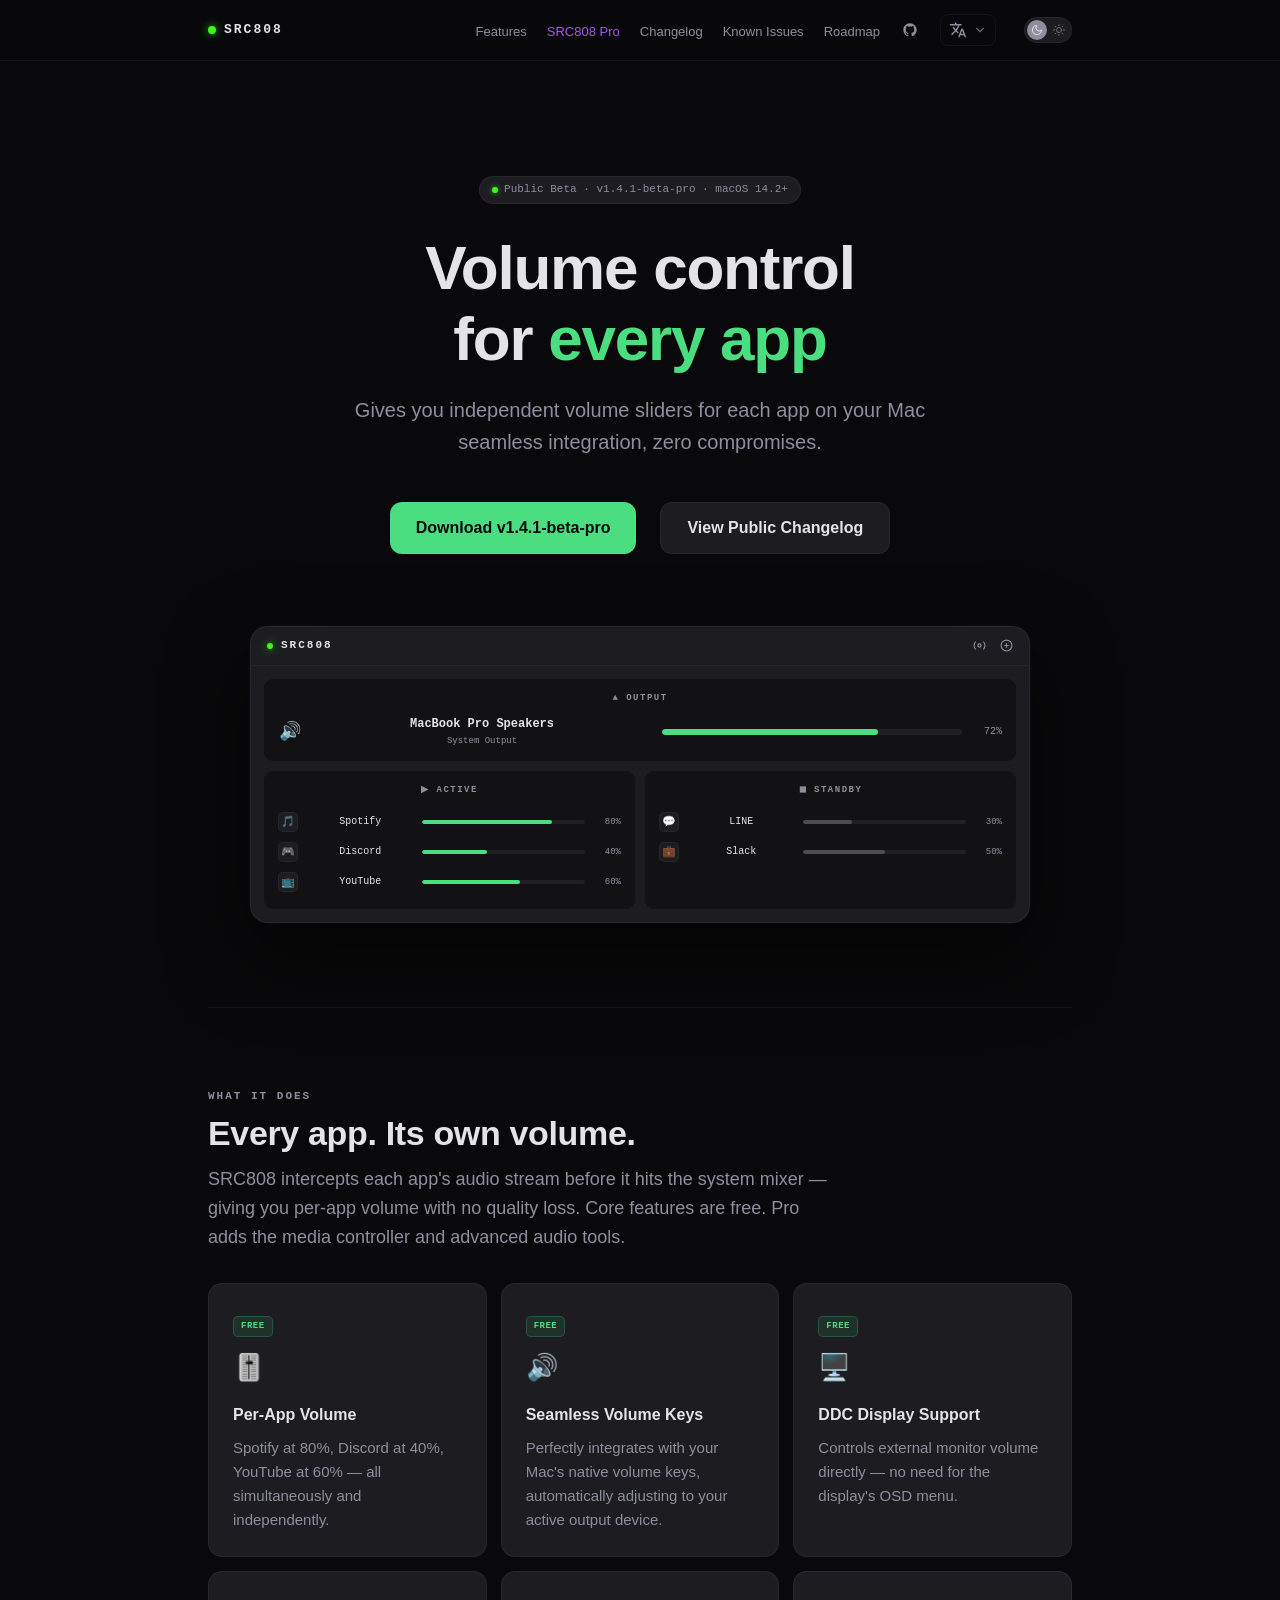
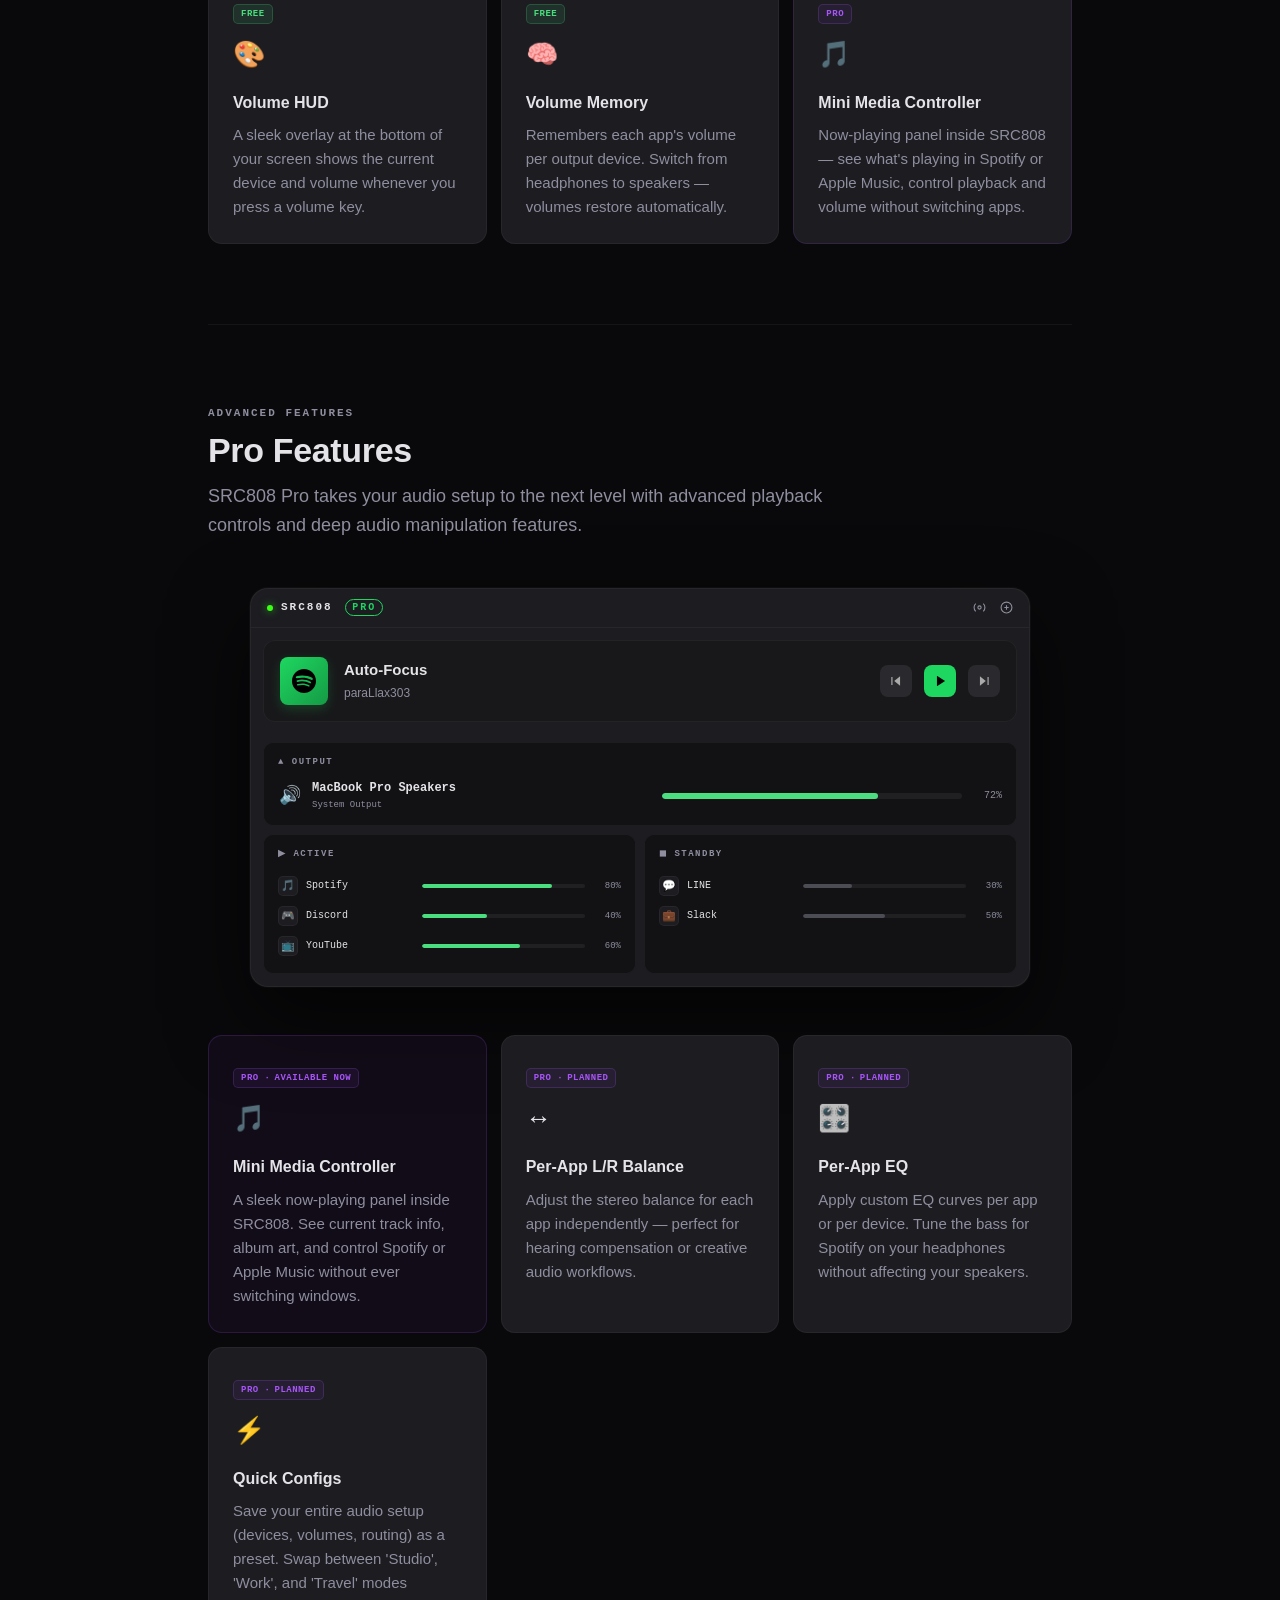
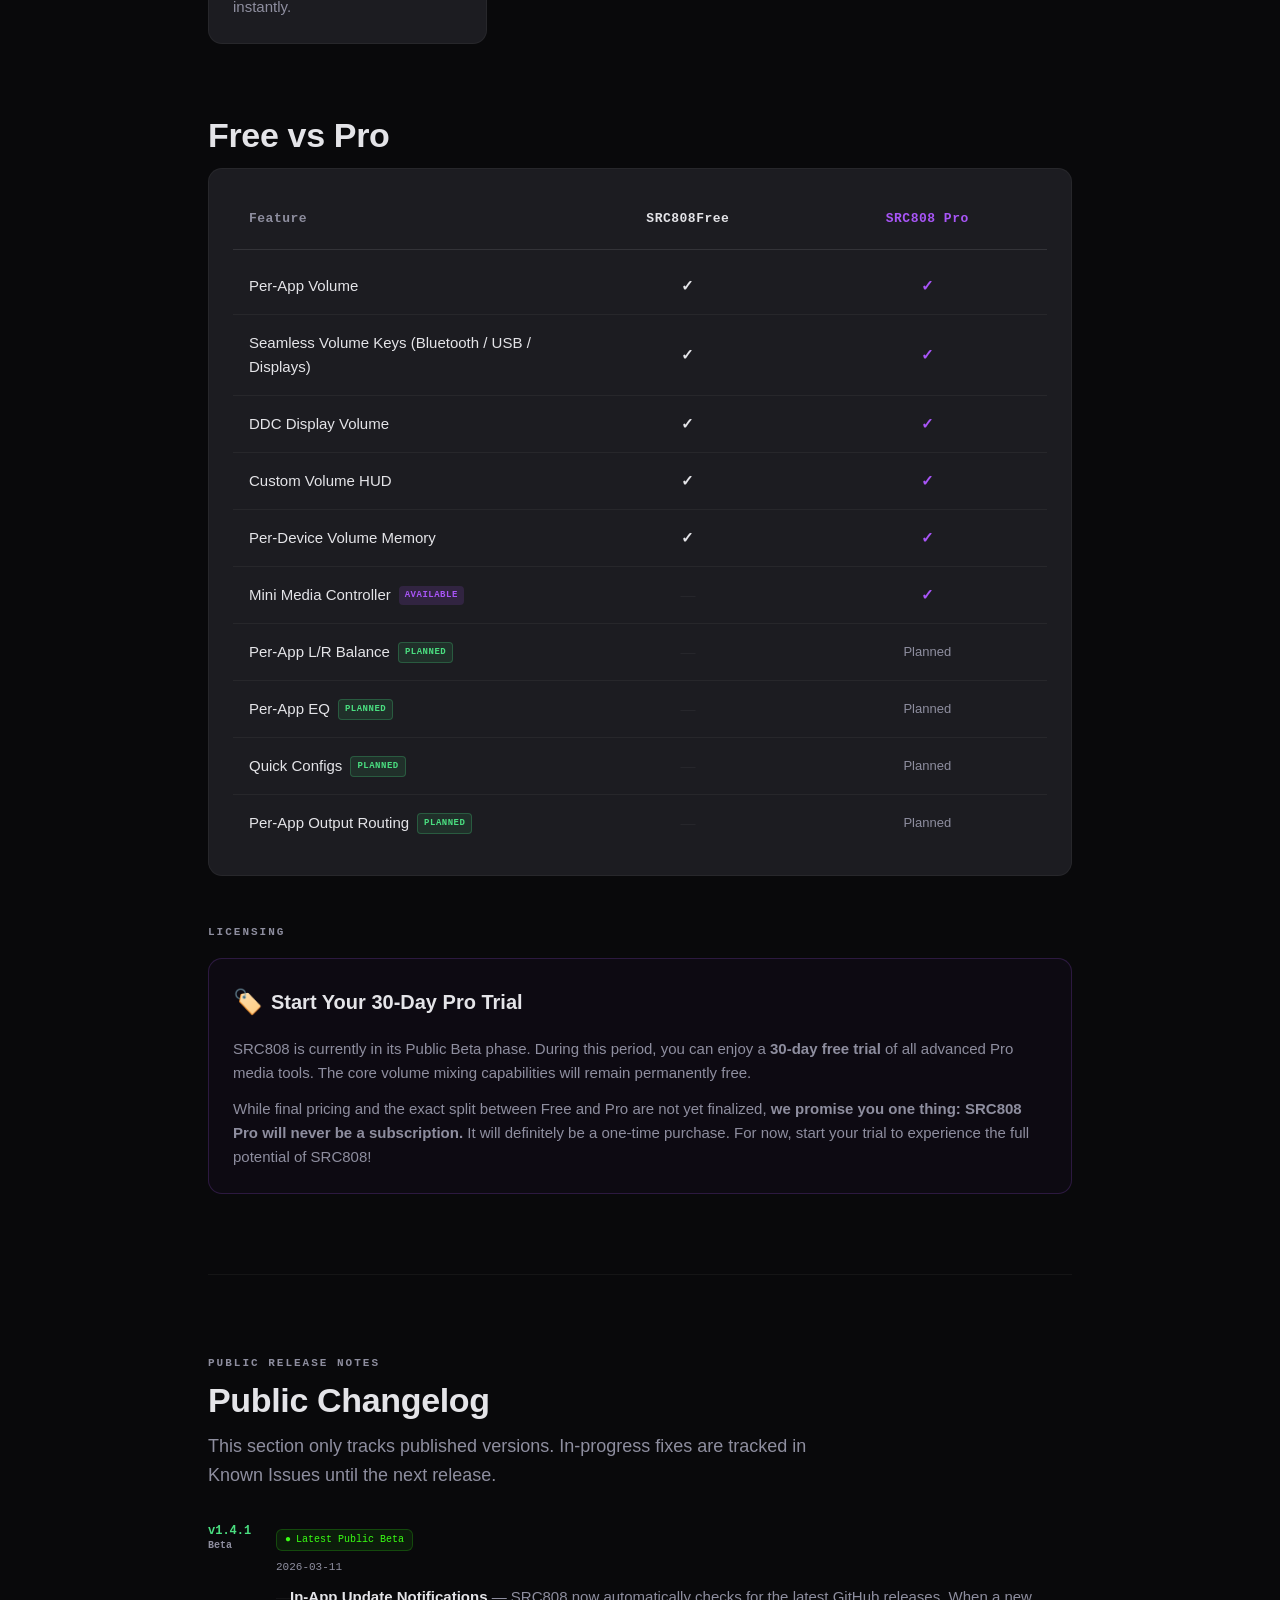
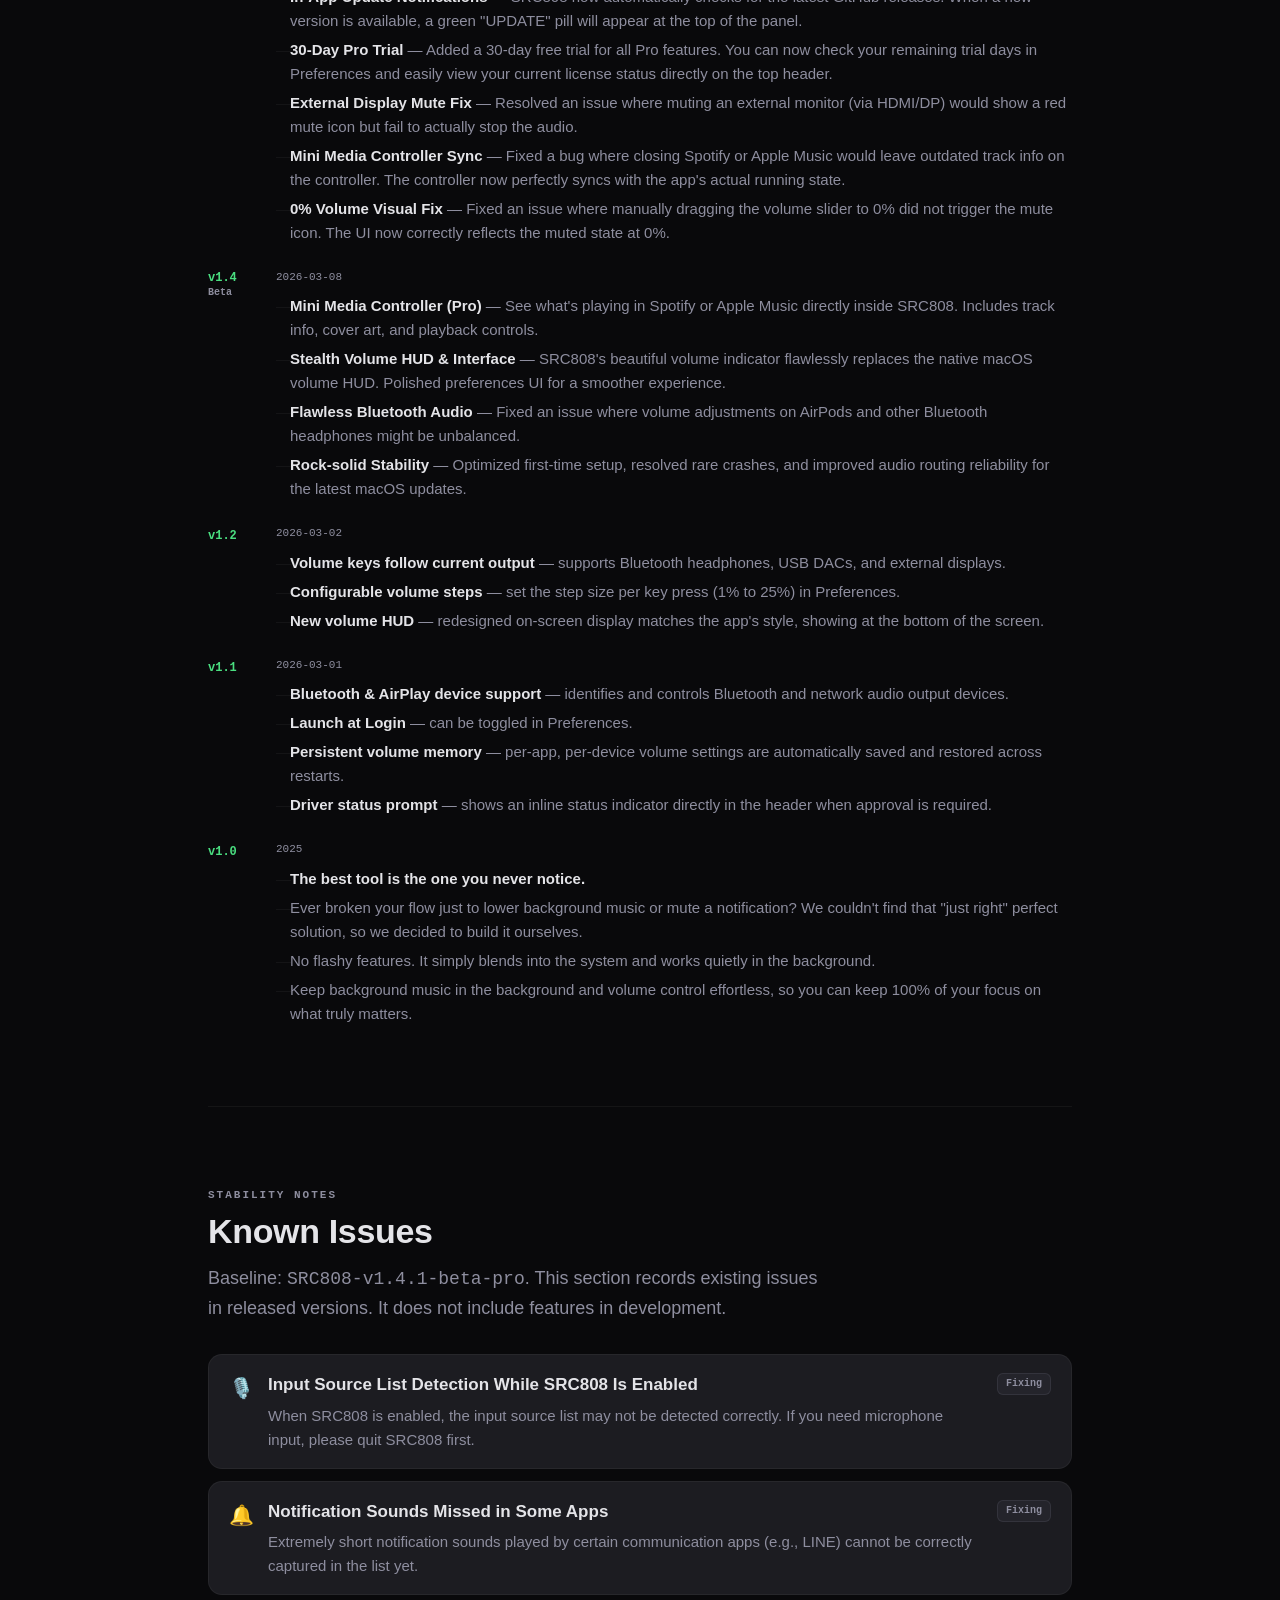
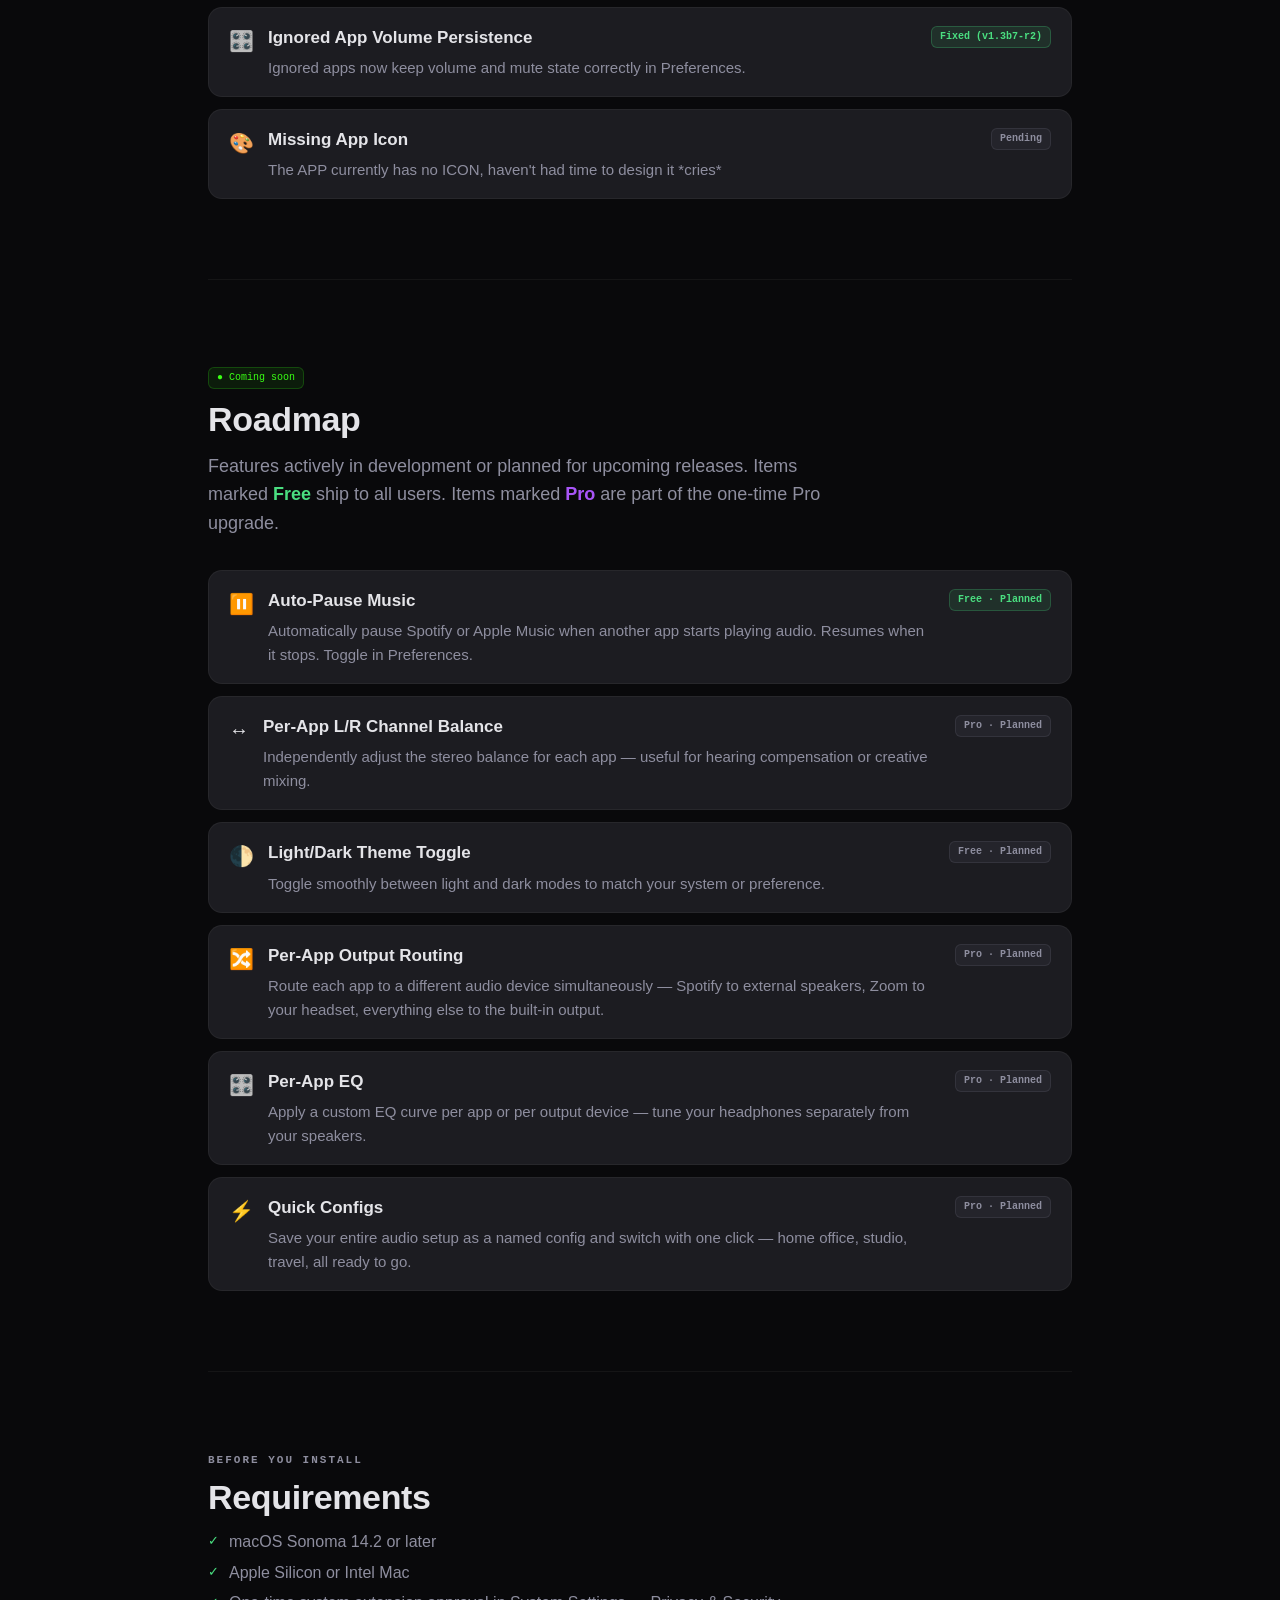
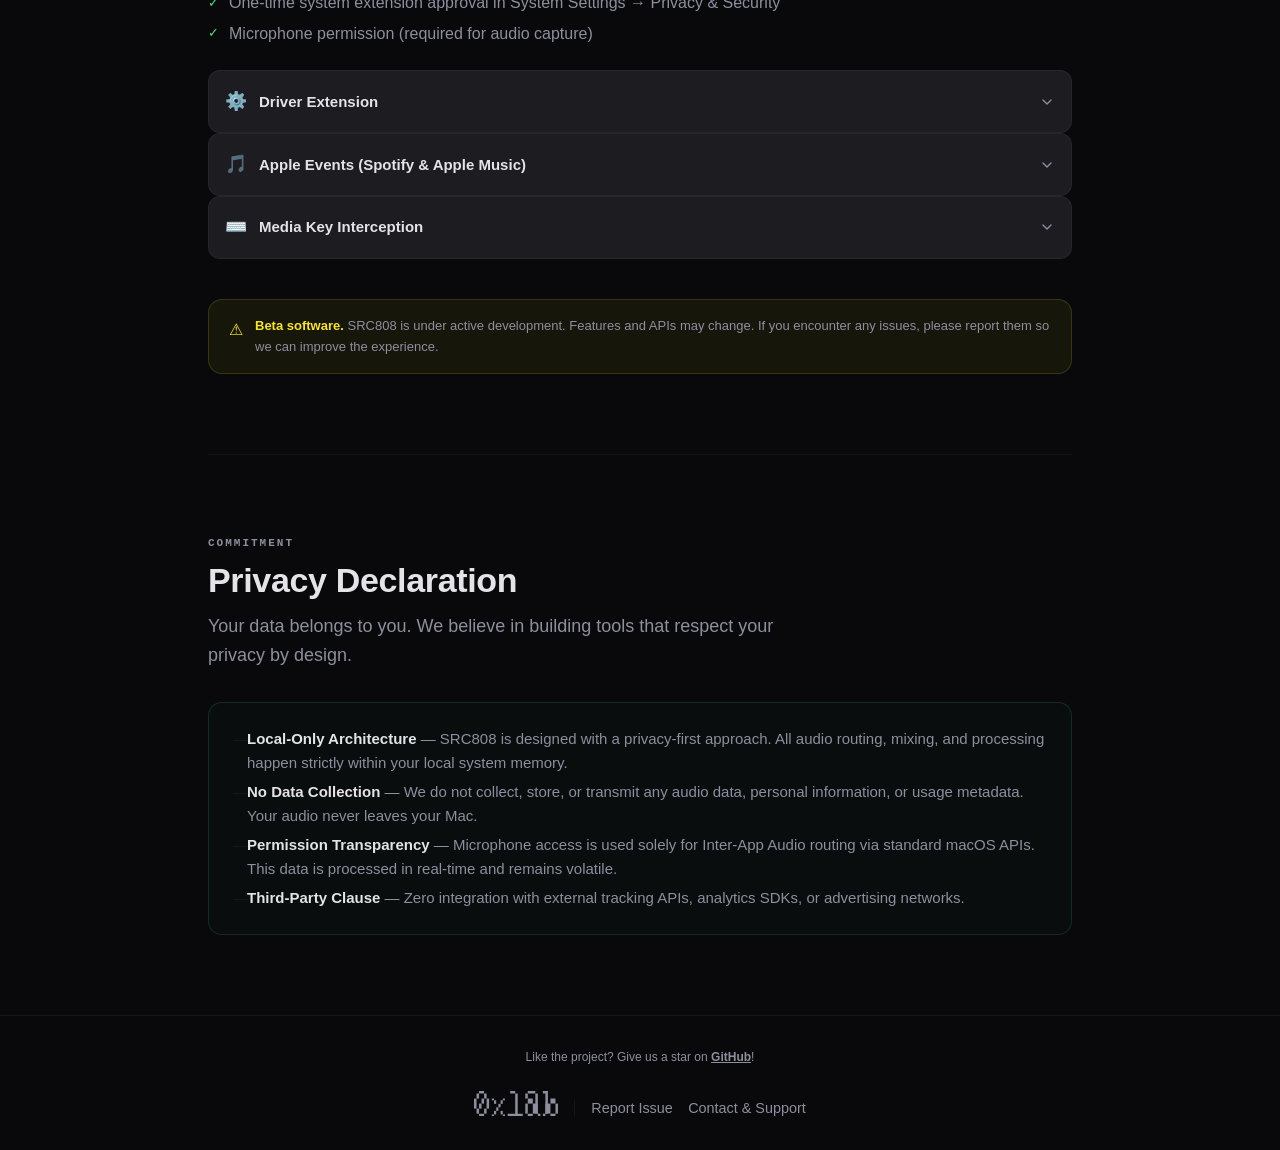
==== index.html @ 51f8f4fe "Initial commit" ====
<!DOCTYPE html>
<html lang="en">

<head>
  <meta charset="UTF-8" />
  <meta name="viewport" content="width=device-width, initial-scale=1.0" />
  <title>SRC808 — Per-App Volume Control for macOS</title>
  <meta name="description"
    content="SRC808 lets you control the volume of every app independently on macOS. No system-wide compromise — just precise audio routing per app." />
  <style>
    *,
    *::before,
    *::after {
      box-sizing: border-box;
      margin: 0;
      padding: 0;
    }

    :root {
      --bg: #09090B;
      --card: #1C1C21;
      --border: rgba(228, 228, 232, 0.05);
      --text: #E4E4E8;
      --muted: #8E8E9F;
      --green: #39FF14;
      --accent: #4ADE80;
      --warn: #F8E71C;
      --pro: #A855F7;
      --radius: 14px;
      --mono: "SF Mono", "Fira Code", "Cascadia Code", ui-monospace, monospace;
      --nav-bg: rgba(9, 9, 11, 0.85);
      --card-inner: rgba(9, 9, 11, 0.5);
      --media-card-bg: #18181A;
      --mockup-shadow: 0 32px 80px rgba(0, 0, 0, 0.6), 0 0 0 1px rgba(255, 255, 255, 0.03);
      --btn-primary-text: #09090B;
      --hover-bg: rgba(255, 255, 255, 0.06);
      --mobile-shadow: 0 12px 30px rgba(0, 0, 0, 0.45);
      --accordion-border: rgba(255, 255, 255, 0.1);
    }

    [data-theme="light"] {
      --bg: #F2F2F4;
      --card: #FFFFFF;
      --border: rgba(0, 0, 0, 0.08);
      --text: #1A1A2E;
      --muted: #6B6B80;
      --nav-bg: rgba(242, 242, 244, 0.88);
      --card-inner: rgba(0, 0, 0, 0.03);
      --media-card-bg: #F8F8FA;
      --mockup-shadow: 0 32px 80px rgba(0, 0, 0, 0.1), 0 0 0 1px rgba(0, 0, 0, 0.06);
      --btn-primary-text: #09090B;
      --hover-bg: rgba(0, 0, 0, 0.04);
      --mobile-shadow: 0 12px 30px rgba(0, 0, 0, 0.12);
      --accordion-border: rgba(0, 0, 0, 0.1);
    }

    html {
      scroll-behavior: smooth;
    }

    body {
      background: var(--bg);
      color: var(--text);
      font-family: -apple-system, BlinkMacSystemFont, "Helvetica Neue", "PingFang TC", sans-serif;
      font-size: 18px;
      line-height: 1.6;
      -webkit-font-smoothing: antialiased;
    }

    /* ── Layout ── */
    .container {
      max-width: 920px;
      margin: 0 auto;
      padding: 0 28px;
    }

    /* ── Nav ── */
    nav {
      position: sticky;
      top: 0;
      z-index: 100;
      background: var(--nav-bg);
      backdrop-filter: blur(16px);
      -webkit-backdrop-filter: blur(16px);
      border-bottom: 1px solid var(--border);
    }

    .nav-inner {
      max-width: 920px;
      margin: 0 auto;
      padding: 0 28px;
      display: flex;
      align-items: center;
      justify-content: space-between;
      height: 60px;
    }

    .nav-left {
      display: flex;
      align-items: center;
      gap: 16px;
    }

    .nav-brand {
      display: flex;
      align-items: center;
      gap: 8px;
      text-decoration: none;
    }

    .nav-dot {
      width: 8px;
      height: 8px;
      border-radius: 50%;
      background: var(--green);
      box-shadow: 0 0 8px rgba(57, 255, 20, 0.7);
    }

    .nav-title {
      font-family: var(--mono);
      font-size: 13px;
      font-weight: 700;
      color: var(--text);
      letter-spacing: 2px;
    }

    .nav-right {
      display: flex;
      align-items: center;
      gap: 20px;
      position: relative;
    }

    .nav-links {
      display: flex;
      align-items: center;
      gap: 20px;
      list-style: none;
    }

    .nav-links a {
      font-size: 13px;
      color: var(--muted);
      text-decoration: none;
      transition: color .15s;
    }

    .nav-links a:hover {
      color: var(--text);
    }

    .nav-links .nav-link-pro {
      color: var(--pro);
    }

    .nav-links .nav-link-pro:hover {
      color: var(--text);
    }

    .menu-toggle {
      display: none;
      width: 34px;
      height: 34px;
      border-radius: 8px;
      border: 1px solid var(--border);
      background: var(--card);
      color: var(--text);
      font-size: 18px;
      line-height: 1;
      cursor: pointer;
    }

    .menu-toggle:hover {
      border-color: rgba(228, 228, 232, 0.15);
    }

    /* ── Nav CTA ── */
    .btn.nav-cta {
      display: none;
      padding: 4px 10px;
      font-size: 11px;
      border-radius: 8px;
    }

    nav.show-cta .nav-cta {
      display: inline-flex;
    }

    @media (max-width: 900px) {
      .nav-cta {
        display: none !important;
      }
    }

    /* ── Language Toggle Dropdown ── */
    .lang-dropdown-wrapper {
      position: relative;
      display: inline-block;
    }

    .lang-toggle {
      display: flex;
      align-items: center;
      justify-content: center;
      height: 32px;
      padding: 0 8px;
      gap: 4px;
      background: none;
      border: 1px solid var(--border);
      border-radius: 8px;
      cursor: pointer;
      color: var(--muted);
      transition: color .15s, border-color .15s;
    }

    .lang-toggle:hover {
      color: var(--text);
      border-color: var(--muted);
    }

    .lang-toggle svg {
      width: 18px;
      height: 18px;
    }

    .lang-dropdown-menu {
      position: absolute;
      top: calc(100% + 8px);
      right: 0;
      background: var(--card);
      border: 1px solid var(--border);
      border-radius: 12px;
      padding: 8px;
      box-shadow: var(--mobile-shadow);
      display: flex;
      flex-direction: column;
      min-width: 120px;
      opacity: 0;
      visibility: hidden;
      transform: translateY(-5px);
      transition: opacity 0.2s, transform 0.2s, visibility 0.2s;
      z-index: 200;
    }

    .lang-dropdown-menu.show {
      opacity: 1;
      visibility: visible;
      transform: translateY(0);
    }

    .lang-option {
      background: none;
      border: none;
      padding: 8px 12px;
      text-align: left;
      font-size: 14px;
      color: var(--text);
      border-radius: 8px;
      cursor: pointer;
      transition: background 0.15s;
      display: flex;
      align-items: center;
      width: 100%;
    }

    .lang-option:hover {
      background: var(--hover-bg);
    }

    /* Active Language Indicator */
    .lang-option.active {
      color: var(--accent);
      font-weight: 600;
    }

    /* ── Theme Toggle (pill switch) ── */
    .theme-toggle {
      position: relative;
      width: 48px;
      height: 26px;
      background: var(--card);
      border: 1px solid var(--border);
      border-radius: 13px;
      cursor: pointer;
      margin-left: 8px;
      transition: background .25s;
    }

    .theme-icon {
      position: absolute;
      width: 14px;
      height: 14px;
      top: 5px;
      z-index: 1;
      transition: opacity .2s;
      pointer-events: none;
      display: flex;
      align-items: center;
      justify-content: center;
    }

    .theme-icon.moon {
      left: 5px;
      opacity: 1;
    }

    .theme-icon.sun {
      right: 5px;
      opacity: 0.4;
    }

    .theme-icon svg {
      width: 12px;
      height: 12px;
    }

    [data-theme="light"] .theme-icon.moon {
      opacity: 0.4;
    }

    [data-theme="light"] .theme-icon.sun {
      opacity: 1;
    }

    .theme-knob {
      position: absolute;
      top: 2px;
      left: 2px;
      width: 20px;
      height: 20px;
      background: var(--muted);
      border-radius: 50%;
      transition: left .25s ease, background .25s;
    }

    [data-theme="light"] .theme-toggle .theme-knob {
      left: 24px;
      background: var(--accent);
    }

    @media (max-width: 760px) {
      .nav-inner {
        padding: 0 16px;
      }

      .container {
        padding: 0 16px;
      }

      .compare-container {
        padding: 16px;
      }

      .compare-grid {
        grid-template-columns: 1fr 1fr;
        gap: 8px 0;
      }

      .compare-grid .cell {
        border-right: 0;
        border-bottom: 0;
        padding: 8px 4px;
      }

      /* Hide the empty first header */
      .compare-grid .cell.head:nth-child(1) {
        display: none;
      }

      /* Headers for Free / Pro */
      .compare-grid .cell.head:nth-child(2),
      .compare-grid .cell.head:nth-child(3) {
        border-bottom: 1px solid var(--accordion-border);
        padding-bottom: 12px;
        margin-bottom: 8px;
      }

      /* Feature title row */
      .compare-grid .cell:nth-child(3n+1):not(.head) {
        grid-column: span 2;
        color: var(--muted);
        font-weight: 600;
        padding-top: 16px;
        padding-bottom: 4px;
      }

      /* Values row */
      .compare-grid .cell:nth-child(3n+2):not(.head),
      .compare-grid .cell:nth-child(3n+3):not(.head) {
        justify-content: center;
        background: var(--hover-bg);
        border-radius: 6px;
        margin: 0 4px;
      }

      .cl-entry {
        grid-template-columns: 1fr;
        gap: 8px;
      }

      .cl-version {
        text-align: left;
        margin-bottom: 4px;
      }

      .hero h1 {
        font-size: 40px;
      }

      .hero-sub {
        font-size: 18px;
      }
    }

    @media (max-width: 900px) {
      .nav-inner {
        height: 56px;
        padding: 0 16px;
      }

      .container {
        padding: 0 16px;
      }

      .nav-right {
        gap: 10px;
      }

      .menu-toggle {
        display: inline-flex;
        align-items: center;
        justify-content: center;
      }

      .nav-links {
        display: none;
        position: absolute;
        top: calc(100% + 8px);
        right: 0;
        width: 220px;
        flex-direction: column;
        gap: 0;
        background: var(--card);
        border: 1px solid var(--border);
        border-radius: 12px;
        padding: 8px;
        box-shadow: var(--mobile-shadow);
      }

      .nav-links.open {
        display: flex;
      }

      .nav-links li {
        list-style: none;
      }

      .nav-links a {
        display: block;
        padding: 8px 10px;
        border-radius: 8px;
      }

      .nav-links a:hover {
        background: var(--hover-bg);
      }
    }

    /* ── i18n visibility ── */
    [data-lang] {
      display: none !important;
    }

    /* block elements */
    body.lang-en [data-lang="en"] {
      display: block !important;
    }

    body.lang-zh [data-lang="zh"] {
      display: block !important;
    }

    body.lang-zh-CN [data-lang="zh-CN"] {
      display: block !important;
    }

    body.lang-ja [data-lang="ja"] {
      display: block !important;
    }

    body.lang-ko [data-lang="ko"] {
      display: block !important;
    }

    /* inline elements */
    span[data-lang],
    a span[data-lang] {
      display: none !important;
    }

    body.lang-en span[data-lang="en"],
    body.lang-en a span[data-lang="en"] {
      display: inline !important;
    }

    body.lang-zh span[data-lang="zh"],
    body.lang-zh a span[data-lang="zh"] {
      display: inline !important;
    }

    body.lang-zh-CN span[data-lang="zh-CN"],
    body.lang-zh-CN a span[data-lang="zh-CN"] {
      display: inline !important;
    }

    body.lang-ja span[data-lang="ja"],
    body.lang-ja a span[data-lang="ja"] {
      display: inline !important;
    }

    body.lang-ko span[data-lang="ko"],
    body.lang-ko a span[data-lang="ko"] {
      display: inline !important;
    }

    /* list items */
    li[data-lang] {
      display: none !important;
    }

    body.lang-en li[data-lang="en"] {
      display: list-item !important;
    }

    body.lang-zh li[data-lang="zh"] {
      display: list-item !important;
    }

    body.lang-zh-CN li[data-lang="zh-CN"] {
      display: list-item !important;
    }

    body.lang-ja li[data-lang="ja"] {
      display: list-item !important;
    }

    body.lang-ko li[data-lang="ko"] {
      display: list-item !important;
    }

    /* ul/ol list containers */
    ul[data-lang],
    ol[data-lang] {
      display: none !important;
    }

    body.lang-en ul[data-lang="en"],
    body.lang-en ol[data-lang="en"] {
      display: flex !important;
      flex-direction: column;
      gap: 5px;
    }

    body.lang-zh ul[data-lang="zh"],
    body.lang-zh ol[data-lang="zh"] {
      display: flex !important;
      flex-direction: column;
      gap: 5px;
    }

    body.lang-zh-CN ul[data-lang="zh-CN"],
    body.lang-zh-CN ol[data-lang="zh-CN"] {
      display: flex !important;
      flex-direction: column;
      gap: 5px;
    }

    body.lang-ja ul[data-lang="ja"],
    body.lang-ja ol[data-lang="ja"] {
      display: flex !important;
      flex-direction: column;
      gap: 5px;
    }

    body.lang-ko ul[data-lang="ko"],
    body.lang-ko ol[data-lang="ko"] {
      display: flex !important;
      flex-direction: column;
      gap: 5px;
    }

    /* ── Hero ── */
    .hero {
      padding: 112px 0 84px;
      text-align: center;
    }

    .hero-badge {
      display: inline-flex;
      align-items: center;
      gap: 6px;
      background: var(--card);
      border: 1px solid var(--border);
      border-radius: 100px;
      padding: 4px 12px;
      font-family: var(--mono);
      font-size: 11px;
      color: var(--muted);
      margin-bottom: 28px;
    }

    .hero-badge .dot {
      width: 6px;
      height: 6px;
      border-radius: 50%;
      background: var(--green);
      box-shadow: 0 0 6px rgba(57, 255, 20, 0.7);
    }

    h1 {
      font-size: clamp(38px, 6.4vw, 62px);
      font-weight: 700;
      line-height: 1.15;
      letter-spacing: -0.02em;
      margin-bottom: 20px;
    }

    h1 span {
      color: var(--accent);
    }

    .hero-sub {
      font-size: 20px;
      color: var(--muted);
      max-width: 620px;
      margin: 0 auto 44px;
    }

    .hero-cta {
      display: inline-flex;
      gap: 12px;
      flex-wrap: wrap;
      justify-content: center;
    }

    .btn {
      display: inline-flex;
      align-items: center;
      gap: 8px;
      padding: 12px 26px;
      border-radius: 12px;
      font-size: 16px;
      font-weight: 600;
      text-decoration: none;
      transition: opacity .15s, transform .1s;
      cursor: pointer;
      border: none;
    }

    .btn:hover {
      opacity: .85;
      transform: translateY(-1px);
    }

    .btn-primary {
      background: var(--accent);
      color: var(--btn-primary-text);
    }

    .btn-secondary {
      background: var(--card);
      border: 1px solid var(--border);
      color: var(--text);
    }

    /* ── App mockup ── */
    .mockup {
      margin: 72px auto 0;
      max-width: 780px;
      background: var(--card);
      border: 1px solid var(--border);
      border-radius: 18px;
      box-shadow: var(--mockup-shadow);
      overflow: hidden;
    }

    .mockup-bar {
      padding: 10px 16px;
      display: flex;
      align-items: center;
      justify-content: space-between;
      border-bottom: 1px solid var(--border);
    }

    .mockup-brand {
      display: flex;
      align-items: center;
      gap: 8px;
    }

    .mockup-title {
      font-family: var(--mono);
      font-size: 11px;
      font-weight: 700;
      color: var(--text);
      letter-spacing: 2px;
    }

    .mockup-icons {
      display: flex;
      gap: 14px;
    }

    .mockup-icons svg {
      width: 13px;
      height: 13px;
      color: var(--muted);
    }

    .mockup-body {
      padding: 12px;
      display: flex;
      flex-direction: column;
      gap: 8px;
    }

    .m-card {
      background: var(--card-inner);
      border: 1px solid var(--border);
      border-radius: 10px;
      padding: 12px 14px;
    }

    .m-label {
      font-family: var(--mono);
      font-size: 9px;
      font-weight: 700;
      color: var(--muted);
      letter-spacing: 1.5px;
      margin-bottom: 10px;
    }

    .m-output-row {
      display: flex;
      align-items: center;
      gap: 10px;
    }

    .m-icon {
      font-size: 18px;
      color: var(--muted);
      width: 24px;
      text-align: center;
    }

    .m-device {
      flex: 1;
    }

    .m-device-name {
      font-family: var(--mono);
      font-size: 12px;
      font-weight: 700;
      color: var(--text);
    }

    .m-device-sub {
      font-family: var(--mono);
      font-size: 9px;
      color: var(--muted);
    }

    .m-vol-wrap {
      flex: 1;
      display: flex;
      align-items: center;
      gap: 8px;
    }

    .m-track {
      flex: 1;
      height: 6px;
      background: var(--hover-bg);
      border-radius: 3px;
      overflow: hidden;
    }

    .m-fill {
      height: 100%;
      border-radius: 3px;
      background: var(--accent);
    }

    .m-pct {
      font-family: var(--mono);
      font-size: 10px;
      color: var(--muted);
      width: 32px;
      text-align: right;
    }

    .m-row {
      display: flex;
      gap: 8px;
    }

    .m-row .m-card {
      flex: 1;
      min-height: 140px;
    }

    .m-app-row {
      display: flex;
      align-items: center;
      gap: 8px;
      padding: 5px 0;
    }

    .m-app-icon {
      width: 20px;
      height: 20px;
      border-radius: 5px;
      background: var(--card);
      border: 1px solid var(--border);
      display: flex;
      align-items: center;
      justify-content: center;
      font-size: 11px;
      flex-shrink: 0;
    }

    .m-app-name {
      font-family: var(--mono);
      font-size: 10px;
      color: var(--text);
      flex: 1;
    }

    .m-app-track {
      flex: 1.5;
      height: 4px;
      background: var(--hover-bg);
      border-radius: 2px;
      overflow: hidden;
    }

    .m-app-fill {
      height: 100%;
      border-radius: 2px;
    }

    .fill-green {
      background: var(--accent);
    }

    .fill-muted {
      background: var(--muted);
      opacity: 0.4;
    }

    .m-app-pct {
      font-family: var(--mono);
      font-size: 9px;
      color: var(--muted);
      width: 28px;
      text-align: right;
    }

    /* ── Section ── */
    section {
      padding: 80px 0;
    }

    section+section {
      border-top: 1px solid var(--border);
    }

    .section-label {
      font-family: var(--mono);
      font-size: 11px;
      font-weight: 700;
      color: var(--muted);
      letter-spacing: 2px;
      text-transform: uppercase;
    }

    h2 {
      font-size: 34px;
      font-weight: 700;
      margin-bottom: 5px;
      letter-spacing: -0.01em;
    }

    .section-sub {
      color: var(--muted);
      max-width: 620px;
      margin-bottom: 32px;
    }

    .tag-soon {
      background: rgba(142, 142, 159, 0.15);
      color: var(--muted);
    }

    /* ── Comparison grid ── */
    .compare-container {
      background: var(--card);
      border: 1px solid var(--border);
      border-radius: var(--radius);
      padding: 24px;
      margin-bottom: 40px;
    }

    .compare-grid {
      display: grid;
      grid-template-columns: 1.4fr 1fr 1fr;
      border-radius: 8px;
    }

    .cell {
      padding: 16px;
      border-bottom: 1px solid var(--border);
      font-size: 15px;
      display: flex;
      align-items: center;
    }

    /* Remove bottom border from last row */
    .compare-grid .cell:nth-last-child(-n+3) {
      border-bottom: none;
    }

    .cell.head {
      font-family: var(--mono);
      font-weight: 700;
      font-size: 13px;
      letter-spacing: 0.5px;
      color: var(--muted);
      border-bottom: 1px solid var(--accordion-border);
      padding-bottom: 20px;
      margin-bottom: 8px;
    }

    .cell.col-free {
      color: var(--text);
      justify-content: center;
    }

    .cell.col-pro {
      color: var(--pro);
      justify-content: center;
    }

    .cell-center {
      justify-content: center;
    }

    .ok-free {
      color: var(--text);
      font-weight: 600;
    }

    .ok-pro {
      color: var(--pro);
      font-weight: 600;
    }

    .cell-muted {
      color: var(--border);
    }

    .cell-planned {
      color: var(--muted);
      font-size: 13px;
    }

    .tag-inline {
      display: inline-block;
      border-radius: 4px;
      padding: 2px 6px;
      font-family: var(--mono);
      font-size: 9px;
      font-weight: 700;
      letter-spacing: 0.5px;
      text-transform: uppercase;
      margin-left: 8px;
    }

    .tag-now {
      background: rgba(168, 85, 247, 0.15);
      color: var(--pro);
    }

    /* ── Features grid ── */
    .features {
      display: grid;
      grid-template-columns: repeat(auto-fit, minmax(260px, 1fr));
      gap: 14px;
    }

    .feature-card {
      background: var(--card);
      border: 1px solid var(--border);
      border-radius: var(--radius);
      padding: 24px;
    }

    .feature-icon {
      font-size: 26px;
      margin-bottom: 14px;
      display: block;
    }

    .feature-title {
      font-weight: 600;
      font-size: 16px;
      margin-bottom: 8px;
    }

    .feature-desc {
      font-size: 15px;
      color: var(--muted);
      line-height: 1.6;
    }

    .feature-tag {
      display: inline-flex;
      align-items: center;
      gap: 4px;
      border-radius: 5px;
      padding: 2px 7px;
      font-family: var(--mono);
      font-size: 9px;
      font-weight: 700;
      letter-spacing: 0.5px;
      text-transform: uppercase;
      margin-bottom: 10px;
    }

    .tag-free {
      background: rgba(74, 222, 128, 0.1);
      border: 1px solid rgba(74, 222, 128, 0.22);
      color: var(--accent);
    }

    .tag-pro {
      background: rgba(168, 85, 247, 0.08);
      border: 1px solid rgba(168, 85, 247, 0.2);
      color: var(--pro);
    }

    /* ── Changelog ── */
    .changelog {
      display: flex;
      flex-direction: column;
      gap: 24px;
    }

    .cl-entry {
      display: flex;
      gap: 20px;
    }

    .cl-version {
      font-family: var(--mono);
      font-size: 12px;
      font-weight: 700;
      color: var(--accent);
      width: 48px;
      flex-shrink: 0;
      padding-top: 2px;
    }

    .cl-body {
      flex: 1;
    }

    .cl-date {
      font-family: var(--mono);
      font-size: 11px;
      color: var(--muted);
      margin-bottom: 8px;
    }

    .cl-items {
      list-style: none;
      display: flex;
      flex-direction: column;
      gap: 5px;
    }

    .cl-items li {
      font-size: 15px;
      color: var(--muted);
      padding-left: 14px;
      position: relative;
    }

    .cl-items li::before {
      content: "—";
      position: absolute;
      left: 0;
      color: var(--border);
    }

    .cl-items li strong {
      color: var(--text);
      font-weight: 600;
    }

    .cl-badge {
      display: inline-flex;
      align-items: center;
      gap: 5px;
      background: rgba(57, 255, 20, 0.08);
      border: 1px solid rgba(57, 255, 20, 0.2);
      border-radius: 6px;
      padding: 2px 8px;
      font-family: var(--mono);
      font-size: 10px;
      color: var(--green);
      margin-bottom: 8px;
    }

    /* ── Roadmap ── */
    .roadmap {
      display: flex;
      flex-direction: column;
      gap: 12px;
    }

    .rm-item {
      background: var(--card);
      border: 1px solid var(--border);
      border-radius: var(--radius);
      padding: 16px 20px;
      display: flex;
      align-items: flex-start;
      gap: 14px;
    }

    .rm-item.soon {
      border-color: rgba(74, 222, 128, 0.2);
    }

    .rm-icon {
      font-size: 20px;
      flex-shrink: 0;
      margin-top: 1px;
    }

    .rm-content {
      flex: 1;
    }

    .rm-title {
      font-weight: 600;
      font-size: 17px;
      margin-bottom: 5px;
    }

    .rm-desc {
      font-size: 15px;
      color: var(--muted);
      line-height: 1.6;
    }

    .rm-tag {
      display: inline-flex;
      align-items: center;
      gap: 4px;
      border-radius: 6px;
      padding: 2px 8px;
      font-family: var(--mono);
      font-size: 10px;
      font-weight: 600;
      flex-shrink: 0;
      margin-top: 2px;
    }

    .tag-soon {
      background: rgba(74, 222, 128, 0.1);
      border: 1px solid rgba(74, 222, 128, 0.25);
      color: var(--accent);
    }

    .tag-planned {
      background: rgba(142, 142, 159, 0.08);
      border: 1px solid rgba(142, 142, 159, 0.15);
      color: var(--muted);
    }

    .tag-fixing {
      background: rgba(142, 142, 159, 0.08);
      /* Muted background */
      border: 1px solid rgba(142, 142, 159, 0.15);
      /* Muted border */
      color: var(--muted);
    }

    .tag-fixed {
      background: rgba(74, 222, 128, 0.10);
      border: 1px solid rgba(74, 222, 128, 0.25);
      color: var(--accent);
    }

    /* ── Requirements ── */
    .req-list {
      list-style: none;
      display: flex;
      flex-direction: column;
      gap: 8px;
    }

    .req-list li {
      display: flex;
      align-items: center;
      gap: 10px;
      font-size: 16px;
      color: var(--muted);
    }

    .req-list li .check {
      color: var(--accent);
      font-size: 13px;
    }

    /* ── Requirements Accordion ── */
    .req-accordion {
      margin-top: 24px;
      display: flex;
      flex-direction: column;
      gap: 12px;
      margin-bottom: 32px;
    }

    .req-accordion details {
      background: var(--card);
      border: 1px solid var(--border);
      border-radius: 12px;
      overflow: hidden;
    }

    .req-accordion summary {
      padding: 16px;
      font-size: 15px;
      font-weight: 600;
      color: var(--text);
      cursor: pointer;
      display: flex;
      align-items: center;
      gap: 12px;
      list-style: none;
    }

    .req-accordion summary::-webkit-details-marker {
      display: none;
    }

    .req-accordion summary .icon {
      font-size: 18px;
    }

    .req-accordion summary .arrow {
      margin-left: auto;
      color: var(--muted);
      transition: transform 0.2s;
    }

    .req-accordion details[open] summary .arrow {
      transform: rotate(180deg);
    }

    .req-accordion details[open] summary {
      border-bottom: 1px solid var(--border);
    }

    .req-accordion .content {
      padding: 16px;
      font-size: 14px;
      color: var(--muted);
      line-height: 1.6;
      background: var(--card-inner);
    }

    .req-accordion .content p {
      margin-bottom: 8px;
    }

    .req-accordion .content p:last-child {
      margin-bottom: 0;
    }

    /* ── Beta banner ── */
    .beta-banner {
      background: rgba(248, 231, 28, 0.06);
      border: 1px solid rgba(248, 231, 28, 0.15);
      border-radius: var(--radius);
      padding: 16px 20px;
      display: flex;
      gap: 12px;
      align-items: flex-start;
      margin-top: 40px;
    }

    .beta-banner .icon {
      color: var(--warn);
      font-size: 16px;
      flex-shrink: 0;
      margin-top: 1px;
    }

    .beta-banner p {
      font-size: 13px;
      color: var(--muted);
    }

    .beta-banner p strong {
      color: var(--warn);
    }

    /* ── Pro UI Mockup Overrides ── */
    .mockup.mockup-pro {
      margin-top: 48px;
      margin-bottom: 48px;
    }

    .media-player-card {
      background: var(--media-card-bg);
      border: 1px solid var(--border);
      border-radius: 12px;
      display: flex;
      align-items: center;
      padding: 16px;
      gap: 16px;
      margin-bottom: 12px;
    }

    .m-cover {
      width: 48px;
      height: 48px;
      border-radius: 8px;
      background: linear-gradient(135deg, #1ed760 0%, #159a45 100%);
      display: flex;
      align-items: center;
      justify-content: center;
      box-shadow: 0 4px 12px rgba(30, 215, 96, 0.2);
    }

    .m-cover svg {
      width: 24px;
      height: 24px;
      fill: #000;
    }

    .m-info {
      flex: 1;
    }

    .m-song {
      font-weight: 600;
      font-size: 15px;
      color: var(--text);
      margin-bottom: 2px;
      font-family: var(--sans);
    }

    .m-artist {
      font-size: 12px;
      color: var(--muted);
    }

    .m-controls {
      display: flex;
      align-items: center;
      gap: 12px;
      color: var(--text);
    }

    .m-pro-btn {
      background: #2a2a2e;
      border-radius: 8px;
      width: 32px;
      height: 32px;
      display: flex;
      align-items: center;
      justify-content: center;
      color: #aaa;
    }

    .m-pro-btn svg {
      width: 14px;
      height: 14px;
      fill: currentColor;
    }

    .m-pro-btn.play {
      background: #1ed760;
      color: #000;
    }

    /* ── Footer ── */
    footer {
      border-top: 1px solid var(--border);
      padding: 32px 0;
      text-align: center;
    }

    footer p {
      font-size: 12px;
      color: var(--muted);
    }

    footer a {
      color: var(--muted);
      text-decoration: none;
      transition: color 0.15s ease-in-out;
    }

    footer a:hover {
      color: var(--text);
    }

    /* Logo Styles */
    .company-logo {
      fill: var(--muted);
      transition: fill 0.2s ease, transform 0.2s ease;
    }

    .logo-link:hover .company-logo {
      fill: var(--text);
      transform: scale(1.05);
    }

    footer p a:hover {
      color: var(--text) !important;
    }
  </style>
</head>

<body class="lang-en">

  <!-- Nav -->
  <nav>
    <div class="nav-inner">
      <div class="nav-left">
        <a class="nav-brand" href="#">
          <span class="nav-dot"></span>
          <span class="nav-title">SRC808</span>
        </a>
        <!-- Download CTA -->
        <a id="navDownloadBtn" href="https://github.com/0xlab-co/SRC808/releases/download/v1.4.1-beta-pro/SRC808-v1.4.1-beta-pro.dmg"
          class="btn btn-primary nav-cta">
          <span data-lang="en">Download</span>
          <span data-lang="zh">下載</span>
          <span data-lang="zh-CN">下载</span>
          <span data-lang="ja">ダウンロード</span>
          <span data-lang="ko">다운로드</span>
        </a>
      </div>
      <div class="nav-right">
        <ul class="nav-links" id="navLinks">
          <li>
            <a href="#features">
              <span data-lang="en">Features</span>
              <span data-lang="zh">功能</span>
              <span data-lang="zh-CN">功能</span>
              <span data-lang="ja">機能</span>
              <span data-lang="ko">기능</span>
            </a>
          </li>
          <li><a href="#pro" class="nav-link-pro">SRC808 Pro</a></li>
          <li>
            <a href="#changelog">
              <span data-lang="en">Changelog</span>
              <span data-lang="zh">更新日誌</span>
              <span data-lang="zh-CN">更新日志</span>
              <span data-lang="ja">変更履歴</span>
              <span data-lang="ko">변경 내역</span>
            </a>
          </li>
          <li>
            <a href="#known-issues">
              <span data-lang="en">Known Issues</span>
              <span data-lang="zh">已知問題</span>
              <span data-lang="zh-CN">已知问题</span>
              <span data-lang="ja">既知の問題</span>
              <span data-lang="ko">알려진 문제</span>
            </a>
          </li>
          <li>
            <a href="#roadmap">
              <span data-lang="en">Roadmap</span>
              <span data-lang="zh">路線圖</span>
              <span data-lang="zh-CN">路线图</span>
              <span data-lang="ja">ロードマップ</span>
              <span data-lang="ko">로드맵</span>
            </a>
          </li>
          <li><a href="https://github.com/0xlab-co/SRC808" target="_blank" rel="noopener noreferrer"
              aria-label="GitHub Repository"
              style="display: flex; align-items: center; justify-content: center; width: 20px; height: 20px;">
              <svg viewBox="0 0 24 24" width="16" height="16" fill="currentColor">
                <path
                  d="M12 2C6.477 2 2 6.477 2 12c0 4.42 2.865 8.166 6.839 9.489.5.092.682-.217.682-.482 0-.237-.008-.866-.013-1.7-2.782.603-3.369-1.34-3.369-1.34-.454-1.156-1.11-1.462-1.11-1.462-.908-.62.069-.608.069-.608 1.003.07 1.531 1.03 1.531 1.03.892 1.529 2.341 1.087 2.91.831.092-.646.35-1.086.636-1.336-2.22-.253-4.555-1.11-4.555-4.943 0-1.091.39-1.984 1.029-2.683-.103-.253-.446-1.27.098-2.647 0 0 .84-.269 2.75 1.025A9.564 9.564 0 0112 6.844c.85.004 1.705.115 2.504.337 1.909-1.294 2.747-1.025 2.747-1.025.546 1.377.203 2.394.1 2.647.64.699 1.028 1.592 1.028 2.683 0 3.842-2.339 4.687-4.566 4.935.359.309.678.919.678 1.852 0 1.336-.012 2.415-.012 2.743 0 .267.18.578.688.48C19.138 20.161 22 16.418 22 12c0-5.523-4.477-10-10-10z">
                </path>
              </svg>
            </a></li>
        </ul>

        <!-- Language Dropdown -->
        <div class="lang-dropdown-wrapper">
          <button class="lang-toggle" id="langToggleBtn" aria-label="Select Language" title="Select Language">
            <svg viewBox="0 0 24 24" fill="none" xmlns="http://www.w3.org/2000/svg" style="width: 18px; height: 18px;">
              <path
                d="m12.65 15.67c.14-.36.05-.77-.23-1.05l-2.09-2.06.03-.03c1.74-1.94 2.98-4.17 3.71-6.53h1.94c.54 0 .99-.45.99-.99v-.02c0-.54-.45-.99-.99-.99h-6.01v-1c0-.55-.45-1-1-1s-1 .45-1 1v1h-6.01c-.54 0-.99.45-.99.99 0 .55.45.99.99.99h10.18c-.67 1.94-1.73 3.77-3.17 5.37-.81-.89-1.49-1.86-2.06-2.88-.16-.29-.45-.47-.78-.47-.69 0-1.13.75-.79 1.35.63 1.13 1.4 2.21 2.3 3.21l-4.37 4.31c-.4.39-.4 1.03 0 1.42.39.39 1.02.39 1.42 0l4.28-4.29 2.02 2.02c.51.51 1.38.32 1.63-.35zm4.85-5.67c-.6 0-1.14.37-1.35.94l-3.67 9.8c-.24.61.22 1.26.87 1.26.39 0 .74-.24.88-.61l.89-2.39h4.75l.9 2.39c.14.36.49.61.88.61.65 0 1.11-.65.88-1.26l-3.67-9.8c-.22-.57-.76-.94-1.36-.94zm-1.62 7 1.62-4.33 1.62 4.33z"
                fill="currentColor"></path>
            </svg>
            <svg viewBox="0 0 24 24" fill="none" stroke="currentColor" stroke-width="2" stroke-linecap="round"
              stroke-linejoin="round" style="width: 14px; height: 14px; opacity: 0.7; margin-left: 2px;">
              <polyline points="6 9 12 15 18 9"></polyline>
            </svg>
          </button>
          <div class="lang-dropdown-menu" id="langDropdown">
            <button class="lang-option" data-value="zh" onclick="selectLang('zh')">繁體中文</button>
            <button class="lang-option" data-value="en" onclick="selectLang('en')">English</button>
            <button class="lang-option" data-value="zh-CN" onclick="selectLang('zh-CN')">简体中文</button>
            <button class="lang-option" data-value="ja" onclick="selectLang('ja')">日本語</button>
            <button class="lang-option" data-value="ko" onclick="selectLang('ko')">한국어</button>
          </div>
        </div>

        <div class="theme-toggle" id="themeToggle" onclick="toggleTheme()" title="Toggle Light/Dark">
          <span class="theme-icon moon">
            <svg viewBox="0 0 24 24" width="12" height="12" fill="none" stroke="currentColor" stroke-width="2"
              stroke-linecap="round" stroke-linejoin="round">
              <path d="M21 12.79A9 9 0 1 1 11.21 3 7 7 0 0 0 21 12.79z" />
            </svg>
          </span>
          <span class="theme-icon sun">
            <svg viewBox="0 0 24 24" width="12" height="12" fill="none" stroke="currentColor" stroke-width="2"
              stroke-linecap="round" stroke-linejoin="round">
              <circle cx="12" cy="12" r="5" />
              <line x1="12" y1="1" x2="12" y2="3" />
              <line x1="12" y1="21" x2="12" y2="23" />
              <line x1="4.22" y1="4.22" x2="5.64" y2="5.64" />
              <line x1="18.36" y1="18.36" x2="19.78" y2="19.78" />
              <line x1="1" y1="12" x2="3" y2="12" />
              <line x1="21" y1="12" x2="23" y2="12" />
              <line x1="4.22" y1="19.78" x2="5.64" y2="18.36" />
              <line x1="18.36" y1="5.64" x2="19.78" y2="4.22" />
            </svg>
          </span>
          <div class="theme-knob"></div>
        </div>
        <button class="menu-toggle" id="menuToggle" aria-label="Toggle navigation" aria-expanded="false">☰</button>
      </div>
    </div>
  </nav>

  <!-- Hero -->
  <div class="container">
    <section class="hero">
      <div class="hero-badge">
        <span class="dot"></span>
        Public Beta · v1.4.1-beta-pro · macOS 14.2+
      </div>

      <h1 data-lang="en">Volume control<br>for <span>every app</span></h1>
      <h1 data-lang="zh">每個 App<br><span>獨立音量</span>控制</h1>
      <h1 data-lang="zh-CN">每个 App<br><span>独立音量</span>控制</h1>
      <h1 data-lang="ja">すべてのアプリの<br><span>音量を独立</span>制御</h1>
      <h1 data-lang="ko">모든 앱의<br><span>독립적인 볼륨</span> 제어</h1>

      <p class="hero-sub" data-lang="en">
        Gives you independent volume sliders for each app on your Mac<br>
        seamless integration, zero compromises.
      </p>
      <p class="hero-sub" data-lang="zh">
        讓你的 Mac 上每個 App 都有獨立的音量滑桿<br>
        無縫融入系統，沒有任何妥協。
      </p>
      <p class="hero-sub" data-lang="zh-CN">
        让你的 Mac 上每个 App 都有独立的音量滑块<br>
        无缝融入系统，没有任何妥协。
      </p>
      <p class="hero-sub" data-lang="ja">
        Mac上の各アプリに独立した音量スライダーを提供します。<br>
        システムにシームレスに統合し、妥協はありません。
      </p>
      <p class="hero-sub" data-lang="ko">
        Mac의 각 앱에 독립적인 볼륨 슬라이더를 제공합니다。<br>
        시스템에 완벽하게 통합되며, 어떠한 타협도 없습니다。
      </p>

      <div class="hero-cta">
        <a id="heroDownloadBtn" href="https://github.com/0xlab-co/SRC808/releases/download/v1.4.1-beta-pro/SRC808-v1.4.1-beta-pro.dmg"
          class="btn btn-primary" style="margin-right: 12px;">
          <span data-lang="en" data-version-text>Download v1.4.1-beta-pro</span>
          <span data-lang="zh" data-version-text>下載 v1.4.1-beta-pro</span>
          <span data-lang="zh-CN" data-version-text>下载 v1.4.1-beta-pro</span>
          <span data-lang="ja" data-version-text>v1.4.1-beta-pro ダウンロード</span>
          <span data-lang="ko" data-version-text>v1.4.1-beta-pro 다운로드</span>
        </a>
        <a href="#changelog" class="btn btn-secondary">
          <span data-lang="en">View Public Changelog</span>
          <span data-lang="zh">查看公開版本紀錄</span>
          <span data-lang="zh-CN">查看公开版本记录</span>
          <span data-lang="ja">公開変更履歴を見る</span>
          <span data-lang="ko">공개 변경 내역 보기</span>
        </a>
      </div>

      <!-- App mockup (UI labels stay in EN) -->
      <div class="mockup">
        <div class="mockup-bar">
          <div class="mockup-brand">
            <span class="nav-dot" style="width:6px;height:6px;"></span>
            <span class="mockup-title">SRC808</span>
          </div>
          <div class="mockup-icons">
            <svg viewBox="0 0 24 24" fill="none" stroke="currentColor" stroke-width="2">
              <circle cx="12" cy="12" r="3" />
              <path d="M19.07 4.93a10 10 0 0 1 0 14.14M4.93 4.93a10 10 0 0 0 0 14.14" />
            </svg>
            <svg viewBox="0 0 24 24" fill="none" stroke="currentColor" stroke-width="2">
              <circle cx="12" cy="12" r="10" />
              <line x1="12" y1="8" x2="12" y2="16" />
              <line x1="8" y1="12" x2="16" y2="12" />
            </svg>
          </div>
        </div>
        <div class="mockup-body">
          <div class="m-card">
            <div class="m-label">▲ OUTPUT</div>
            <div class="m-output-row">
              <div class="m-icon">🔊</div>
              <div class="m-device">
                <div class="m-device-name">MacBook Pro Speakers</div>
                <div class="m-device-sub">System Output</div>
              </div>
              <div class="m-vol-wrap">
                <div class="m-track">
                  <div class="m-fill" style="width:72%"></div>
                </div>
                <div class="m-pct">72%</div>
              </div>
            </div>
          </div>
          <div class="m-row">
            <div class="m-card">
              <div class="m-label">▶ ACTIVE</div>
              <div class="m-app-row">
                <div class="m-app-icon">🎵</div>
                <div class="m-app-name">Spotify</div>
                <div class="m-app-track">
                  <div class="m-app-fill fill-green" style="width:80%"></div>
                </div>
                <div class="m-app-pct">80%</div>
              </div>
              <div class="m-app-row">
                <div class="m-app-icon">🎮</div>
                <div class="m-app-name">Discord</div>
                <div class="m-app-track">
                  <div class="m-app-fill fill-green" style="width:40%"></div>
                </div>
                <div class="m-app-pct">40%</div>
              </div>
              <div class="m-app-row">
                <div class="m-app-icon">📺</div>
                <div class="m-app-name">YouTube</div>
                <div class="m-app-track">
                  <div class="m-app-fill fill-green" style="width:60%"></div>
                </div>
                <div class="m-app-pct">60%</div>
              </div>
            </div>
            <div class="m-card">
              <div class="m-label">◼ STANDBY</div>
              <div class="m-app-row">
                <div class="m-app-icon">💬</div>
                <div class="m-app-name">LINE</div>
                <div class="m-app-track">
                  <div class="m-app-fill fill-muted" style="width:30%"></div>
                </div>
                <div class="m-app-pct">30%</div>
              </div>
              <div class="m-app-row">
                <div class="m-app-icon">💼</div>
                <div class="m-app-name">Slack</div>
                <div class="m-app-track">
                  <div class="m-app-fill fill-muted" style="width:50%"></div>
                </div>
                <div class="m-app-pct">50%</div>
              </div>
            </div>
          </div>
        </div>
      </div>
    </section>

    <!-- Features -->
    <section id="features">
      <div class="section-label" data-lang="en">What it does</div>
      <div class="section-label" data-lang="zh">功能介紹</div>
      <div class="section-label" data-lang="zh-CN">功能介绍</div>
      <div class="section-label" data-lang="ja">機能紹介</div>
      <div class="section-label" data-lang="ko">기능 소개</div>

      <h2 data-lang="en">Every app. Its own volume.</h2>
      <h2 data-lang="zh">每個 App，獨立的音量。</h2>
      <h2 data-lang="zh-CN">每个 App，独立的音量。</h2>
      <h2 data-lang="ja">すべてのアプリに、それぞれの音量を。</h2>
      <h2 data-lang="ko">모든 앱, 각각의 볼륨.</h2>

      <p class="section-sub" data-lang="en">
        SRC808 intercepts each app's audio stream before it hits the system mixer —
        giving you per-app volume with no quality loss.
        Core features are free. Pro adds the media controller and advanced audio tools.
      </p>
      <p class="section-sub" data-lang="zh">
        SRC808 在系統混音之前攔截所有音訊流——
        讓你在不損失音質的情況下，獨立控制每個 App 的音量。
        核心功能永久免費，Pro 版新增媒體控制器與進階音訊工具。
      </p>
      <p class="section-sub" data-lang="zh-CN">
        SRC808 在系统混音之前拦截所有音频流——
        让你在不损失音质的情况下，独立控制每个 App 的音量。
        核心功能永久免费，Pro 版新增媒体控制器与高级音频工具。
      </p>
      <p class="section-sub" data-lang="ja">
        SRC808は、システムミキサーに到達する前に各アプリのオーディオストリームを傍受し、音質を損なうことなくアプリごとの音量制御を実現します。コア機能は永久に無料で、Pro版にはメディアコントローラーや高度なオーディオツールが追加されます。
      </p>
      <p class="section-sub" data-lang="ko">
        SRC808은 시스템 믹서에 도달하기 전에 각 앱의 오디오 스트림을 가로채어 음질 손실 없이 앱별 볼륨 제어를 제공합니다. 핵심 기능은 영구적으로 무료이며, Pro 버전에는 미디어 컨트롤러 및 고급
        오디오 도구가 추가됩니다.
      </p>

      <div class="features">
        <div class="feature-card">
          <span class="feature-tag tag-free">Free</span>
          <span class="feature-icon">🎚️</span>
          <div class="feature-title">
            <span data-lang="en">Per-App Volume</span>
            <span data-lang="zh">個別 App 音量</span>
            <span data-lang="zh-CN">独立 App 音量</span>
            <span data-lang="ja">アプリごとの音量</span>
            <span data-lang="ko">앱별 볼륨</span>
          </div>
          <div class="feature-desc">
            <span data-lang="en">Spotify at 80%, Discord at 40%, YouTube at 60% — all simultaneously and
              independently.</span>
            <span data-lang="zh">Spotify 80%、Discord 40%、YouTube 60%——同時進行，各自獨立。</span>
            <span data-lang="zh-CN">Spotify 80%、Discord 40%、YouTube 60%——同时进行，各自独立。</span>
            <span data-lang="ja">Spotify 80%、Discord 40%、YouTube 60% —— 同時に、そしてそれぞれ独立して調整可能。</span>
            <span data-lang="ko">Spotify 80%, Discord 40%, YouTube 60% — 동시에 그리고 각각 독립적으로 조절 가능.</span>
          </div>
        </div>
        <div class="feature-card">
          <span class="feature-tag tag-free">Free</span>
          <span class="feature-icon">🔊</span>
          <div class="feature-title">
            <span data-lang="en">Seamless Volume Keys</span>
            <span data-lang="zh">無縫音量鍵整合</span>
            <span data-lang="zh-CN">无缝音量键整合</span>
            <span data-lang="ja">シームレスな音量キー</span>
            <span data-lang="ko">매끄러운 볼륨 키</span>
          </div>
          <div class="feature-desc">
            <span data-lang="en">Perfectly integrates with your Mac's native volume keys, automatically adjusting to
              your active output device.</span>
            <span data-lang="zh">完美整合 Mac 原生音量鍵，無論切換內建喇叭、藍牙或外接螢幕，都能自動跟隨控制。</span>
            <span data-lang="zh-CN">完美整合 Mac 原生音量键，无论切换内置扬声器、蓝牙或外接显示器，都能自动跟随控制。</span>
            <span data-lang="ja">Macのネイティブ音量キーと完全に統合し、現在のアクティブな出力デバイスに自動的に調整します。</span>
            <span data-lang="ko">Mac의 기본 볼륨 키와 완벽하게 통합되어, 현재 활성화된 출력 장치에 자동으로 맞춰집니다.</span>
          </div>
        </div>
        <div class="feature-card">
          <span class="feature-tag tag-free">Free</span>
          <span class="feature-icon">🖥️</span>
          <div class="feature-title">
            <span data-lang="en">DDC Display Support</span>
            <span data-lang="zh">外接螢幕 DDC 控制</span>
            <span data-lang="zh-CN">外接显示器 DDC 控制</span>
            <span data-lang="ja">外部ディスプレイ DDC 制御</span>
            <span data-lang="ko">외부 디스플레이 DDC 제어</span>
          </div>
          <div class="feature-desc">
            <span data-lang="en">Controls external monitor volume directly — no need for the display's OSD menu.</span>
            <span data-lang="zh">直接控制外接螢幕音量，不需要進入螢幕的 OSD 選單。</span>
            <span data-lang="zh-CN">直接控制外接显示器音量，不需要进入显示器的 OSD 菜单。</span>
            <span data-lang="ja">外部モニターの音量を直接制御します。ディスプレイのOSDメニューを操作する必要はありません。</span>
            <span data-lang="ko">외부 모니터의 볼륨을 직접 제어합니다. 디스플레이의 OSD 메뉴를 조작할 필요가 없습니다.</span>
          </div>
        </div>
        <div class="feature-card">
          <span class="feature-tag tag-free">Free</span>
          <span class="feature-icon">🎨</span>
          <div class="feature-title">
            <span data-lang="en">Volume HUD</span>
            <span data-lang="zh">音量 HUD 提示</span>
            <span data-lang="zh-CN">音量 HUD 提示</span>
            <span data-lang="ja">音量 HUD</span>
            <span data-lang="ko">볼륨 HUD</span>
          </div>
          <div class="feature-desc">
            <span data-lang="en">A sleek overlay at the bottom of your screen shows the current device and volume
              whenever you press a volume key.</span>
            <span data-lang="zh">按下音量鍵時，螢幕底部會顯示簡潔的提示卡片，顯示當前裝置與音量。</span>
            <span data-lang="zh-CN">按下音量键时，屏幕底部会显示简洁的提示卡片，显示当前设备与音量。</span>
            <span data-lang="ja">音量キーを押すたびに、画面下部に現在のデバイスと音量を示す洗練されたオーバーレイが表示されます。</span>
            <span data-lang="ko">볼륨 키를 누를 때마다, 화면 하단에 현재 기기와 볼륨을 보여주는 세련된 오버레이가 나타납니다.</span>
          </div>
        </div>
        <div class="feature-card">
          <span class="feature-tag tag-free">Free</span>
          <span class="feature-icon">🧠</span>
          <div class="feature-title">
            <span data-lang="en">Volume Memory</span>
            <span data-lang="zh">音量記憶</span>
            <span data-lang="zh-CN">音量记忆</span>
            <span data-lang="ja">音量記憶</span>
            <span data-lang="ko">볼륨 기억</span>
          </div>
          <div class="feature-desc">
            <span data-lang="en">Remembers each app's volume per output device. Switch from headphones to speakers —
              volumes restore automatically.</span>
            <span data-lang="zh">記住每個 App 在不同輸出裝置上的音量設定。切換耳機或喇叭，音量自動還原。</span>
            <span data-lang="zh-CN">记住每个 App 在不同输出设备上的音量设置。切换耳机或扬声器，音量自动还原。</span>
            <span data-lang="ja">出力デバイスごとの各アプリの音量を記憶します。ヘッドフォンからスピーカーに切り替えても、音量は自動的に復元されます。</span>
            <span data-lang="ko">출력 장치별로 각 앱의 볼륨을 기억합니다. 헤드폰에서 스피커로 전환해도 볼륨이 자동으로 복원됩니다.</span>
          </div>
        </div>
        <div class="feature-card" style="border-color: rgba(168, 85, 247, 0.15);">
          <span class="feature-tag tag-pro">Pro</span>
          <span class="feature-icon">🎵</span>
          <div class="feature-title">
            <span data-lang="en">Mini Media Controller</span>
            <span data-lang="zh">Mini Media Controller</span>
            <span data-lang="zh-CN">Mini Media Controller</span>
            <span data-lang="ja">ミニメディアコントローラー</span>
            <span data-lang="ko">미니 미디어 컨트롤러</span>
          </div>
          <div class="feature-desc">
            <span data-lang="en">Now-playing panel inside SRC808 — see what's playing in Spotify or Apple Music, control
              playback and volume without switching apps.</span>
            <span data-lang="zh">在 SRC808 面板內直接查看 Spotify 或 Apple Music 的播放內容，控制播放與音量，無需切換視窗。</span>
            <span data-lang="zh-CN">直接内置在 SRC808 面板的播放控制器。免切换窗口，即可随时查看 Spotify 或 Apple Music 当前曲目、封面并进行播放控制。</span>
            <span data-lang="ja">SRC808パネル内の再生中パネル — アプリを切り替えることなく、SpotifyやApple
              Musicで再生中の曲を確認し、再生や音量をコントロールできます。</span>
            <span data-lang="ko">SRC808 패널 내부의 재생 중 패널 — 앱을 전환하지 않고도 Spotify 또는 Apple Music에서 재생 중인 곡을 확인하고 재생 및 볼륨을 제어할
              수 있습니다.</span>
          </div>
        </div>
      </div>
    </section>


    <!-- PRO Features Section -->
    <section id="pro">
      <div class="section-label" data-lang="en">Advanced Features</div>
      <div class="section-label" data-lang="zh">進階功能</div>
      <div class="section-label" data-lang="zh-CN">高级功能</div>
      <div class="section-label" data-lang="ja">高度な機能</div>
      <div class="section-label" data-lang="ko">고급 기능</div>

      <h2 data-lang="en">Pro Features</h2>
      <h2 data-lang="zh">Pro 功能詳細說明</h2>
      <h2 data-lang="zh-CN">Pro 功能详细说明</h2>
      <h2 data-lang="ja">Pro 機能の詳細</h2>
      <h2 data-lang="ko">Pro 기능 상세</h2>

      <p class="section-sub" data-lang="en">
        SRC808 Pro takes your audio setup to the next level with advanced playback controls and deep audio manipulation
        features.
      </p>
      <p class="section-sub" data-lang="zh">
        SRC808 Pro 帶來進階的播放控制器與深度的音訊操作機制，讓你的 macOS 音訊體驗更上一層樓。
      </p>
      <p class="section-sub" data-lang="zh-CN">
        SRC808 Pro 带来高级的播放控制器与深度的音频操作机制，让你的 macOS 音频体验更上一层楼。
      </p>
      <p class="section-sub" data-lang="ja">
        SRC808 Proは、高度な再生コントロールと深いオーディオ操作機能で、macOSのオーディオ体験を次のレベルへと引き上げます。
      </p>
      <p class="section-sub" data-lang="ko">
        SRC808 Pro는 고급 재생 컨트롤 및 심층적인 오디오 조작 기능으로 macOS 오디오 경험을 한 단계 업그레이드합니다.
      </p>

      <div class="mockup mockup-pro">
        <div class="mockup-bar">
          <div class="mockup-brand">
            <span class="nav-dot" style="width:6px;height:6px;"></span>
            <span class="mockup-title">SRC808 <span
                style="color:#1ed760; font-size:10px; margin-left:4px; padding:2px 6px; border:1px solid #1ed760; border-radius:10px;">PRO</span></span>
          </div>
          <div class="mockup-icons">
            <svg viewBox="0 0 24 24" fill="none" stroke="currentColor" stroke-width="2">
              <circle cx="12" cy="12" r="3" />
              <path d="M19.07 4.93a10 10 0 0 1 0 14.14M4.93 4.93a10 10 0 0 0 0 14.14" />
            </svg>
            <svg viewBox="0 0 24 24" fill="none" stroke="currentColor" stroke-width="2">
              <circle cx="12" cy="12" r="10" />
              <line x1="12" y1="8" x2="12" y2="16" />
              <line x1="8" y1="12" x2="16" y2="12" />
            </svg>
          </div>
        </div>

        <div class="mockup-body">
          <div class="media-player-card">
            <div class="m-cover">
              <svg viewBox="0 0 24 24" style="fill:#000; width: 24px; height: 24px;">
                <path
                  d="M12 0C5.4 0 0 5.4 0 12s5.4 12 12 12 12-5.4 12-12S18.66 0 12 0zm5.521 17.34c-.24.359-.66.48-1.021.24-2.82-1.74-6.36-2.101-10.561-1.141-.418.122-.779-.179-.899-.539-.12-.421.18-.78.54-.9 4.56-1.021 8.52-.6 11.64 1.32.42.18.54.659.301 1.02zm1.44-3.3c-.301.42-.84.6-1.262.3-3.239-1.98-8.159-2.58-11.939-1.38-.479.12-1.02-.12-1.14-.6-.12-.48.12-1.021.6-1.141C9.6 9.9 15 10.561 18.72 12.84c.361.181.54.801.241 1.2zm.12-3.36C15.24 8.4 8.82 8.16 5.16 9.301c-.6.179-1.2-.181-1.38-.721-.18-.6.18-1.2.72-1.381 4.26-1.26 11.28-1.02 15.721 1.621.539.3.719 1.02.419 1.56-.239.54-.959.72-1.56.3z" />
              </svg>
            </div>
            <div class="m-info">
              <div class="m-song">Auto-Focus</div>
              <div class="m-artist">paraLlax303</div>
            </div>
            <div class="m-controls">
              <div class="m-pro-btn">
                <svg viewBox="0 0 24 24">
                  <polygon points="19 20 9 12 19 4 19 20"></polygon>
                  <line x1="5" y1="19" x2="5" y2="5" stroke="currentColor" stroke-width="2"></line>
                </svg>
              </div>
              <div class="m-pro-btn play">
                <svg viewBox="0 0 24 24" style="fill:#000; margin-left: 2px;">
                  <polygon points="5 3 19 12 5 21 5 3"></polygon>
                </svg>
              </div>
              <div class="m-pro-btn">
                <svg viewBox="0 0 24 24">
                  <polygon points="5 4 15 12 5 20 5 4"></polygon>
                  <line x1="19" y1="5" x2="19" y2="19" stroke="currentColor" stroke-width="2"></line>
                </svg>
              </div>
            </div>
          </div>

          <div class="m-card">
            <div class="m-label">▲ OUTPUT</div>
            <div class="m-output-row">
              <div class="m-icon">🔊</div>
              <div class="m-device">
                <div class="m-device-name">MacBook Pro Speakers</div>
                <div class="m-device-sub">System Output</div>
              </div>
              <div class="m-vol-wrap">
                <div class="m-track">
                  <div class="m-fill" style="width:72%"></div>
                </div>
                <div class="m-pct">72%</div>
              </div>
            </div>
          </div>

          <div class="m-row">
            <div class="m-card">
              <div class="m-label">▶ ACTIVE</div>
              <div class="m-app-row">
                <div class="m-app-icon">🎵</div>
                <div class="m-app-name">Spotify</div>
                <div class="m-app-track">
                  <div class="m-app-fill fill-green" style="width:80%"></div>
                </div>
                <div class="m-app-pct">80%</div>
              </div>
              <div class="m-app-row">
                <div class="m-app-icon">🎮</div>
                <div class="m-app-name">Discord</div>
                <div class="m-app-track">
                  <div class="m-app-fill fill-green" style="width:40%"></div>
                </div>
                <div class="m-app-pct">40%</div>
              </div>
              <div class="m-app-row">
                <div class="m-app-icon">📺</div>
                <div class="m-app-name">YouTube</div>
                <div class="m-app-track">
                  <div class="m-app-fill fill-green" style="width:60%"></div>
                </div>
                <div class="m-app-pct">60%</div>
              </div>
            </div>
            <div class="m-card">
              <div class="m-label">◼ STANDBY</div>
              <div class="m-app-row">
                <div class="m-app-icon">💬</div>
                <div class="m-app-name">LINE</div>
                <div class="m-app-track">
                  <div class="m-app-fill fill-muted" style="width:30%"></div>
                </div>
                <div class="m-app-pct">30%</div>
              </div>
              <div class="m-app-row">
                <div class="m-app-icon">💼</div>
                <div class="m-app-name">Slack</div>
                <div class="m-app-track">
                  <div class="m-app-fill fill-muted" style="width:50%"></div>
                </div>
                <div class="m-app-pct">50%</div>
              </div>
            </div>
          </div>
        </div>
      </div>

      <div class="features">
        <div class="feature-card" style="border-color: rgba(168, 85, 247, 0.18); background: rgba(168, 85, 247, 0.05);">
          <span class="feature-tag tag-pro">
            Pro ·
            <span data-lang="en">Available Now</span>
            <span data-lang="zh">已上線</span>
            <span data-lang="zh-CN">已上线</span>
            <span data-lang="ja">提供中</span>
            <span data-lang="ko">제공됨</span>
          </span>
          <span class="feature-icon">🎵</span>
          <div class="feature-title">
            <span data-lang="en">Mini Media Controller</span>
            <span data-lang="zh">Mini Media Controller</span>
            <span data-lang="zh-CN">Mini Media Controller</span>
            <span data-lang="ja">ミニメディアコントローラー</span>
            <span data-lang="ko">미니 미디어 컨트롤러</span>
          </div>
          <div class="feature-desc">
            <span data-lang="en">A sleek now-playing panel inside SRC808. See current track info, album art, and control
              Spotify or Apple Music without ever switching windows.</span>
            <span data-lang="zh">直接內建在 SRC808 面版的播放控制器。免切換視窗，即可隨時查看 Spotify 或 Apple Music 當前曲目、封面並進行播放控制。</span>
            <span data-lang="zh-CN">直接内置在 SRC808 面板的播放控制器。免切换窗口，即可随时查看 Spotify 或 Apple Music 当前曲目、封面并进行播放控制。</span>
            <span data-lang="ja">SRC808に内蔵された洗練された再生中パネル。ウィンドウを切り替えることなく、SpotifyやApple
              Musicの現在のトラック情報、アルバムアートを確認し、コントロールできます。</span>
            <span data-lang="ko">SRC808에 내장된 세련된 재생 중 패널. 창을 전환하지 않고도 Spotify 또는 Apple Music의 현재 트랙 정보, 앨범 아트를 확인하고 제어할
              수 있습니다.</span>
          </div>
        </div>

        <div class="feature-card">
          <span class="feature-tag tag-pro">
            Pro ·
            <span data-lang="en">Planned</span>
            <span data-lang="zh">規劃中</span>
            <span data-lang="zh-CN">规划中</span>
            <span data-lang="ja">計画中</span>
            <span data-lang="ko">계획됨</span>
          </span>
          <span class="feature-icon">↔️</span>
          <div class="feature-title">
            <span data-lang="en">Per-App L/R Balance</span>
            <span data-lang="zh">各 App 聲道平衡</span>
            <span data-lang="zh-CN">各 App 声道平衡</span>
            <span data-lang="ja">アプリごとの L/R バランス</span>
            <span data-lang="ko">앱별 좌우 밸런스</span>
          </div>
          <div class="feature-desc">
            <span data-lang="en">Adjust the stereo balance for each app independently — perfect for hearing compensation
              or creative audio workflows.</span>
            <span data-lang="zh">為每一個 App 單獨調整立體聲的左右聲道平衡，非常適合聽力補償校準或是創意的混音工作。</span>
            <span data-lang="zh-CN">为每一个 App 单独调整立体声的左右声道平衡，非常适合听力补偿校准或是创意的混音工作。</span>
            <span data-lang="ja">各アプリのステレオバランスを個別に調整します。聴力補正やクリエイティブなオーディオ作業に最適です。</span>
            <span data-lang="ko">각 앱의 스테레오 밸런스를 독립적으로 조절합니다. 청력 보정이나 창의적인 오디오 작업에 완벽합니다.</span>
          </div>
        </div>

        <div class="feature-card">
          <span class="feature-tag tag-pro">
            Pro ·
            <span data-lang="en">Planned</span>
            <span data-lang="zh">規劃中</span>
            <span data-lang="zh-CN">规划中</span>
            <span data-lang="ja">計画中</span>
            <span data-lang="ko">계획됨</span>
          </span>
          <span class="feature-icon">🎛️</span>
          <div class="feature-title">
            <span data-lang="en">Per-App EQ</span>
            <span data-lang="zh">各 App 獨立等化器</span>
            <span data-lang="zh-CN">各 App 独立均衡器</span>
            <span data-lang="ja">アプリごとの EQ</span>
            <span data-lang="ko">앱별 EQ</span>
          </div>
          <div class="feature-desc">
            <span data-lang="en">Apply custom EQ curves per app or per device. Tune the bass for Spotify on your
              headphones without affecting your speakers.</span>
            <span data-lang="zh">為特定的 App 或輸出裝置套用專屬的 EQ 曲線。例如：為耳機裡的音樂增強低音，且絕不影響系統喇叭的聲音。</span>
            <span data-lang="zh-CN">为特定的 App 或输出设备应用专属的 EQ 曲线。例如：为耳机里的音乐增强低音，且绝不影响系统扬声器的声音。</span>
            <span data-lang="ja">アプリごと、またはデバイスごとにカスタムEQカーブを適用します。スピーカーに影響を与えることなく、ヘッドフォンのSpotifyの低音を調整できます。</span>
            <span data-lang="ko">앱별 또는 기기별로 맞춤형 EQ 커브를 적용합니다. 스피커에 영향을 주지 않고 헤드폰의 Spotify 베이스를 조절할 수 있습니다.</span>
          </div>
        </div>

        <div class="feature-card">
          <span class="feature-tag tag-pro">
            Pro ·
            <span data-lang="en">Planned</span>
            <span data-lang="zh">規劃中</span>
            <span data-lang="zh-CN">规划中</span>
            <span data-lang="ja">計画中</span>
            <span data-lang="ko">계획됨</span>
          </span>
          <span class="feature-icon">⚡</span>
          <div class="feature-title">
            <span data-lang="en">Quick Configs</span>
            <span data-lang="zh">情境快速切換</span>
            <span data-lang="zh-CN">情境快速切换</span>
            <span data-lang="ja">クイック設定</span>
            <span data-lang="ko">빠른 설정</span>
          </div>
          <div class="feature-desc">
            <span data-lang="en">Save your entire audio setup (devices, volumes, routing) as a preset. Swap between
              'Studio', 'Work', and 'Travel' modes instantly.</span>
            <span data-lang="zh">把當下整套的音訊配置（輸出裝置、各自音量與路由）通通儲存成情境。一鍵即可在「辦公」、「出差」模式間快速切換。</span>
            <span data-lang="zh-CN">把当下整套的音频配置（输出设备、各自音量与路由）通通保存为情境。一键即可在“办公”、“出差”模式间快速切换。</span>
            <span data-lang="ja">オーディオ設定全体（デバイス、音量、ルーティング）をプリセットとして保存します。「スタジオ」、「仕事」、「旅行」モードを瞬時に切り替えられます。</span>
            <span data-lang="ko">전체 오디오 설정(기기, 볼륨, 라우팅)을 사전 설정으로 저장합니다. '스튜디오', '업무', '여행' 모드를 즉시 전환하세요.</span>
          </div>
        </div>
      </div>

      <!-- Comparison Grid -->
      <h2 data-lang="en" style="margin-top: 64px;">Free vs Pro</h2>
      <h2 data-lang="zh" style="margin-top: 64px;">免費版 vs Pro</h2>
      <h2 data-lang="zh-CN" style="margin-top: 64px;">免费版 vs Pro</h2>
      <h2 data-lang="ja" style="margin-top: 64px;">無料版 vs Pro</h2>
      <h2 data-lang="ko" style="margin-top: 64px;">무료 버전 vs Pro</h2>

      <div class="compare-container">
        <div class="compare-grid">
          <!-- Header row -->
          <div class="cell head">
            <span data-lang="en">Feature</span>
            <span data-lang="zh">功能</span>
            <span data-lang="zh-CN">功能</span>
            <span data-lang="ja">機能</span>
            <span data-lang="ko">기능</span>
          </div>
          <div class="cell head col-free">
            SRC808
            <span data-lang="en">Free</span>
            <span data-lang="zh">免費版</span>
            <span data-lang="zh-CN">免费版</span>
            <span data-lang="ja">無料版</span>
            <span data-lang="ko">무료 버전</span>
          </div>
          <div class="cell head col-pro">SRC808 Pro</div>

          <!-- Free features -->
          <div class="cell">
            <span data-lang="en">Per-App Volume</span>
            <span data-lang="zh">個別 App 音量</span>
            <span data-lang="zh-CN">独立 App 音量</span>
            <span data-lang="ja">アプリごとの音量</span>
            <span data-lang="ko">앱별 볼륨</span>
          </div>
          <div class="cell cell-center ok-free">✓</div>
          <div class="cell cell-center ok-pro">✓</div>

          <div class="cell">
            <span data-lang="en">Seamless Volume Keys (Bluetooth / USB / Displays)</span>
            <span data-lang="zh">無縫音量鍵整合（藍牙 / USB / 外接螢幕）</span>
            <span data-lang="zh-CN">无缝音量键整合（蓝牙 / USB / 外接显示器）</span>
            <span data-lang="ja">シームレスな音量キー（Bluetooth / USB / ディスプレイ）</span>
            <span data-lang="ko">매끄러운 볼륨 키 (블루투스 / USB / 디스플레이)</span>
          </div>
          <div class="cell cell-center ok-free">✓</div>
          <div class="cell cell-center ok-pro">✓</div>

          <div class="cell">
            <span data-lang="en">DDC Display Volume</span>
            <span data-lang="zh">外接螢幕 DDC 音量</span>
            <span data-lang="zh-CN">外接显示器 DDC 音量</span>
            <span data-lang="ja">外部ディスプレイ DDC 音量</span>
            <span data-lang="ko">외부 디스플레이 DDC 볼륨</span>
          </div>
          <div class="cell cell-center ok-free">✓</div>
          <div class="cell cell-center ok-pro">✓</div>

          <div class="cell">
            <span data-lang="en">Custom Volume HUD</span>
            <span data-lang="zh">自訂音量 HUD</span>
            <span data-lang="zh-CN">自定义音量 HUD</span>
            <span data-lang="ja">カスタム音量 HUD</span>
            <span data-lang="ko">맞춤형 볼륨 HUD</span>
          </div>
          <div class="cell cell-center ok-free">✓</div>
          <div class="cell cell-center ok-pro">✓</div>

          <div class="cell">
            <span data-lang="en">Per-Device Volume Memory</span>
            <span data-lang="zh">每裝置音量記憶</span>
            <span data-lang="zh-CN">每设备音量记忆</span>
            <span data-lang="ja">デバイスごとの音量記憶</span>
            <span data-lang="ko">기기별 볼륨 기억</span>
          </div>
          <div class="cell cell-center ok-free">✓</div>
          <div class="cell cell-center ok-pro">✓</div>

          <!-- Pro features -->
          <div class="cell">
            <span data-lang="en">Mini Media Controller</span>
            <span data-lang="zh">Mini Media Controller</span>
            <span data-lang="zh-CN">Mini Media Controller</span>
            <span data-lang="ja">ミニメディアコントローラー</span>
            <span data-lang="ko">미니 미디어 컨트롤러</span>
            <span class="tag-inline tag-now">
              <span data-lang="en">Available</span>
              <span data-lang="zh">已上線</span>
              <span data-lang="zh-CN">已上线</span>
              <span data-lang="ja">提供中</span>
              <span data-lang="ko">제공됨</span>
            </span>
          </div>
          <div class="cell cell-center cell-muted">—</div>
          <div class="cell cell-center ok-pro">✓</div>

          <div class="cell">
            <span data-lang="en">Per-App L/R Balance</span>
            <span data-lang="zh">各 App 左右聲道平衡</span>
            <span data-lang="zh-CN">各 App 左右声道平衡</span>
            <span data-lang="ja">アプリごとの L/R バランス</span>
            <span data-lang="ko">앱별 좌우 밸런스</span>
            <span class="tag-inline tag-soon">
              <span data-lang="en">Planned</span>
              <span data-lang="zh">規劃中</span>
              <span data-lang="zh-CN">规划中</span>
              <span data-lang="ja">計画中</span>
              <span data-lang="ko">계획됨</span>
            </span>
          </div>
          <div class="cell cell-center cell-muted">—</div>
          <div class="cell cell-center cell-planned">
            <span data-lang="en">Planned</span>
            <span data-lang="zh">規劃中</span>
            <span data-lang="zh-CN">规划中</span>
            <span data-lang="ja">計画中</span>
            <span data-lang="ko">계획됨</span>
          </div>

          <div class="cell">
            <span data-lang="en">Per-App EQ</span>
            <span data-lang="zh">各 App 獨立等化器</span>
            <span data-lang="zh-CN">各 App 独立均衡器</span>
            <span data-lang="ja">アプリごとの EQ</span>
            <span data-lang="ko">앱별 EQ</span>
            <span class="tag-inline tag-soon">
              <span data-lang="en">Planned</span>
              <span data-lang="zh">規劃中</span>
              <span data-lang="zh-CN">规划中</span>
              <span data-lang="ja">計画中</span>
              <span data-lang="ko">계획됨</span>
            </span>
          </div>
          <div class="cell cell-center cell-muted">—</div>
          <div class="cell cell-center cell-planned">
            <span data-lang="en">Planned</span>
            <span data-lang="zh">規劃中</span>
            <span data-lang="zh-CN">规划中</span>
            <span data-lang="ja">計画中</span>
            <span data-lang="ko">계획됨</span>
          </div>

          <div class="cell">
            <span data-lang="en">Quick Configs</span>
            <span data-lang="zh">快速情境切換</span>
            <span data-lang="zh-CN">快速情境切换</span>
            <span data-lang="ja">クイック設定</span>
            <span data-lang="ko">빠른 설정</span>
            <span class="tag-inline tag-soon">
              <span data-lang="en">Planned</span>
              <span data-lang="zh">規劃中</span>
              <span data-lang="zh-CN">规划中</span>
              <span data-lang="ja">計画中</span>
              <span data-lang="ko">계획됨</span>
            </span>
          </div>
          <div class="cell cell-center cell-muted">—</div>
          <div class="cell cell-center cell-planned">
            <span data-lang="en">Planned</span>
            <span data-lang="zh">規劃中</span>
            <span data-lang="zh-CN">规划中</span>
            <span data-lang="ja">計画中</span>
            <span data-lang="ko">계획됨</span>
          </div>

          <div class="cell">
            <span data-lang="en">Per-App Output Routing</span>
            <span data-lang="zh">各 App 自定義輸出裝置</span>
            <span data-lang="zh-CN">各 App 自定义输出设备</span>
            <span data-lang="ja">アプリごとの出力ルーティング</span>
            <span data-lang="ko">앱별 출력 라우팅</span>
            <span class="tag-inline tag-soon">
              <span data-lang="en">Planned</span>
              <span data-lang="zh">規劃中</span>
              <span data-lang="zh-CN">规划中</span>
              <span data-lang="ja">計画中</span>
              <span data-lang="ko">계획됨</span>
            </span>
          </div>
          <div class="cell cell-center cell-muted">—</div>
          <div class="cell cell-center cell-planned">
            <span data-lang="en">Planned</span>
            <span data-lang="zh">規劃中</span>
            <span data-lang="zh-CN">规划中</span>
            <span data-lang="ja">計画中</span>
            <span data-lang="ko">계획됨</span>
          </div>
        </div>
      </div>

      <!-- Licensing -->
      <div class="section-label" style="margin-top:48px;" data-lang="en">Licensing</div>
      <div class="section-label" style="margin-top:48px;" data-lang="zh">授權與購買</div>
      <div class="section-label" style="margin-top:48px;" data-lang="zh-CN">授权与购买</div>
      <div class="section-label" style="margin-top:48px;" data-lang="ja">ライセンスと購入</div>
      <div class="section-label" style="margin-top:48px;" data-lang="ko">라이선스 및 구매</div>

      <div class="feature-card"
        style="margin-top: 16px; border-color: rgba(168, 85, 247, 0.2); background: rgba(168, 85, 247, 0.03);">
        <div class="feature-title" style="font-size: 20px; display: flex; align-items: center; gap: 8px;">
          <span class="feature-icon" style="margin: 0; font-size: 24px;">🏷️</span>
          <span data-lang="en">Start Your 30-Day Pro Trial</span>
          <span data-lang="zh">展開您的 30 天 Pro 試用</span>
          <span data-lang="zh-CN">展开您的 30 天 Pro 试用</span>
          <span data-lang="ja">30日間のPro版トライアルを開始</span>
          <span data-lang="ko">30일 Pro 체험 시작</span>
        </div>

        <div class="feature-desc" style="margin-top: 16px;">
          <p data-lang="en" style="margin-bottom: 12px;">SRC808 is currently in its Public Beta phase. During this
            period, you can enjoy a <strong>30-day free trial</strong> of all advanced Pro media tools. The core volume
            mixing capabilities will remain permanently free.</p>
          <p data-lang="en">While final pricing and the exact split between Free and Pro are not yet finalized,
            <strong>we promise you one thing: SRC808 Pro will never be a subscription.</strong> It will definitely
            be a one-time purchase. For now, start your trial to experience the full potential of SRC808!
          </p>

          <p data-lang="zh" style="margin-bottom: 12px;">SRC808 目前正處於公開測試（Public Beta）階段。在測試期間，我們提供 <strong>30 天的 Pro
              進階功能免費試用</strong>。核心的各 App 音量控制功能將永久免費提供。</p>
          <p data-lang="zh">關於未來的正式授權費用，以及免費版與 Pro 版的確切功能劃分雖然尚未定案，<strong>但我們保證 SRC808
              絕對不會採用訂閱制，一定是採一次性買斷</strong>。現在，立即啟動您的試用，盡情體驗 SRC808 的完整功能，如果有任何建議，隨時歡迎與我們分享！</p>

          <p data-lang="zh-CN" style="margin-bottom: 12px;">SRC808 目前正处于公开测试（Public Beta）阶段。在测试期间，我们提供 <strong>30 天的 Pro
              高级功能免费试用</strong>。核心的各 App 音量控制功能将永久免费提供。</p>
          <p data-lang="zh-CN">关于未来的正式授权费用，以及免费版与 Pro 版的确切功能划分虽然尚未定案，<strong>但我们保证 SRC808
              绝对不会采用订阅制，一定是采一次性买断</strong>。现在，立即启动您的试用，尽情体验 SRC808 的完整功能，如果有任何建议，随时欢迎与我们分享！</p>

          <p data-lang="ja" style="margin-bottom: 12px;">
            SRC808は現在パブリックベータ段階です。この期間中は、すべての高度なProメディアツールを<strong>30日間無料でお試し</strong>いただけます。コアとなる音量ミキシング機能は永久に無料のままです。
          </p>
          <p data-lang="ja">最終的な価格やFree版とPro版の正確な機能の分割はまだ確定していませんが、<strong>1つお約束します：SRC808
              Proがサブスクリプションになることは絶対にありません。</strong> 必ず買い切り型の購入となります。今すぐトライアルを開始して、SRC808の可能性を最大限に体験してください！</p>

          <p data-lang="ko" style="margin-bottom: 12px;">SRC808은 현재 공개 베타 단계에 있습니다. 이 기간 동안 모든 고급 Pro 미디어 도구를
            <strong>30일 동안 무료로 체험</strong>할 수 있습니다. 핵심 볼륨 믹싱 기능은 영구적으로 무료로 제공됩니다.
          </p>
          <p data-lang="ko">최종 가격과 무료/Pro 버전 간의 정확한 기능 분할은 아직 확정되지 않았지만, <strong>SRC808 Pro는 절대 구독형이 아님을
              약속드립니다.</strong> 확실히 일회성 구매가 될 것입니다. 지금 바로 체험을 시작하여 SRC808의 모든 기능을 경험해보세요!</p>
        </div>
      </div>
    </section>

    <!-- Changelog -->
    <section id="changelog">
      <div class="section-label" data-lang="en">Public Release Notes</div>
      <div class="section-label" data-lang="zh">Public Release Notes</div>
      <div class="section-label" data-lang="zh-CN">Public Release Notes</div>
      <div class="section-label" data-lang="ja">Public Release Notes</div>
      <div class="section-label" data-lang="ko">Public Release Notes</div>

      <h2>
        <span data-lang="en">Public Changelog</span>
        <span data-lang="zh">公開發佈記錄</span>
        <span data-lang="zh-CN">公开发布记录</span>
        <span data-lang="ja">公開変更履歴</span>
        <span data-lang="ko">공개 변경 내역</span>
      </h2>
      <p class="section-sub" data-lang="en">
        This section only tracks published versions. In-progress fixes are tracked in Known Issues until the next
        release.
      </p>
      <p class="section-sub" data-lang="zh">
        此區僅記錄「已發佈」版本；尚未發佈的修正會先記錄在「已知問題」區塊，待下版一併釋出。
      </p>
      <p class="section-sub" data-lang="zh-CN">
        此区仅记录“已发布”版本；尚未发布的修正会先记录在“已知问题”区块，待下版一并释出。
      </p>
      <p class="section-sub" data-lang="ja">
        このセクションでは公開されたバージョンのみを追跡します。進行中の修正は、次のリリースまで「既知の問題」で追跡されます。
      </p>
      <p class="section-sub" data-lang="ko">
        이 섹션에서는 공개된 버전만 추적합니다. 진행 중인 수정 사항은 다음 릴리스 전까지 '알려진 문제'에서 추적됩니다.
      </p>

      <div class="changelog">

        <div class="cl-entry">
          <div class="cl-version" style="line-height: 1.2;">v1.4.1<br><span
              style="font-size: 10px; color: var(--muted);">Beta</span></div>
          <div class="cl-body">
            <div class="cl-badge">●
              <span data-lang="en">Latest Public Beta</span>
              <span data-lang="zh">目前公開 Beta</span>
              <span data-lang="zh-CN">目前公开 Beta</span>
              <span data-lang="ja">最新の公開ベータ</span>
              <span data-lang="ko">최신 공개 베타</span>
            </div>
            <div class="cl-date">2026-03-11</div>
            <ul class="cl-items" data-lang="en">
              <li><strong>In-App Update Notifications</strong> — SRC808 now automatically checks for the latest GitHub
                releases. When a new version is available, a green "UPDATE" pill will appear at the top of the panel.
              </li>
              <li><strong>30-Day Pro Trial</strong> — Added a 30-day free trial for all Pro features. You can now check
                your remaining trial days in Preferences and easily view your current license status directly on the top
                header.</li>
              <li><strong>External Display Mute Fix</strong> — Resolved an issue where muting an external monitor (via
                HDMI/DP) would show a red mute icon but fail to actually stop the audio.</li>
              <li><strong>Mini Media Controller Sync</strong> — Fixed a bug where closing Spotify or Apple Music would
                leave outdated track info on the controller. The controller now perfectly syncs with the app's actual
                running state.</li>
              <li><strong>0% Volume Visual Fix</strong> — Fixed an issue where manually dragging the volume slider to 0%
                did not trigger the mute icon. The UI now correctly reflects the muted state at 0%.</li>
            </ul>
            <ul class="cl-items" data-lang="zh">
              <li><strong>內建版本更新通知</strong>——應用程式現在會自動檢查 GitHub 的最新版本。當有新版本釋出時，面板頂部會顯示醒目的「UPDATE」提示，點擊即可快速前往下載。</li>
              <li><strong>Pro 專業版 30 天免費試用</strong>——新增了 Pro 版本的試用機制。現在您可以在偏好設定中查看試用倒數天數，並在頂部狀態標籤清楚了解目前的授權狀態。</li>
              <li><strong>修復外接螢幕靜音失效問題</strong>——解決了部分透過 HDMI 或 DP 連接的外接螢幕，在按下靜音鍵後「圖示變紅但聲音仍持續外放」的問題。</li>
              <li><strong>修正 Mini Media Controller 資訊殘留</strong>——解決了當您完全關閉 Spotify 或 Apple Music 後，播放控制器仍會卡在上一首歌曲資訊的問題。
              </li>
              <li><strong>音量歸零視覺修正</strong>——修復了手動將音量滑桿拉至 0% 時，介面沒有正確顯示「靜音圖示」的錯誤；同時確保在此狀態下取消靜音時，音量能正確恢復。</li>
            </ul>
            <ul class="cl-items" data-lang="zh-CN">
              <li><strong>内置版本更新通知</strong>——应用程序现在会自动检查 GitHub 的最新版本。当有新版本释出时，面板顶部会显示醒目的“UPDATE”提示，点击即可快速前往下载。</li>
              <li><strong>Pro 专家版 30 天免费试用</strong>——新增了 Pro 版本的试用机制。现在您可以在偏好设置中查看试用倒数天数，并在顶部状态标签清楚了解目前的授权状态。</li>
              <li><strong>修复外接显示器静音失效问题</strong>——解决了部分通过 HDMI 或 DP 连接的外接显示器，在按下静音键后“图标变红但声音仍持续外放”的问题。</li>
              <li><strong>修正 Mini Media Controller 信息残留</strong>——解决了当您完全关闭 Spotify 或 Apple Music 后，播放控制器仍会卡在上一首歌曲信息的问题。
              </li>
              <li><strong>音量归零视觉修正</strong>——修复了手动将音量滑块拉至 0% 时，界面没有正确显示“静音图标”的错误；同时确保在此状态下取消静音时，音量能正确恢复。</li>
            </ul>
            <ul class="cl-items" data-lang="ja">
              <li><strong>アプリ内アップデート通知</strong> —
                SRC808は最新のGitHubリリースを自動的に確認するようになりました。新しいバージョンが利用可能な場合、パネル上部に「UPDATE」通知が表示されます。</li>
              <li><strong>30日間のProトライアル</strong> —
                すべてのPro機能に対する30日間の無料トライアルを追加しました。環境設定で残り日数を確認でき、上部ヘッダーで現在のライセンスステータスを簡単に確認できます。</li>
              <li><strong>外部ディスプレイのミュート修正</strong> —
                HDMI/DP経由で外部モニターをミュートした際、赤いミュートアイコンが表示されるにもかかわらず実際の音声が停止しない問題を解決しました。</li>
              <li><strong>ミニメディアコントローラーの同期</strong> — SpotifyやApple
                Musicを閉じた後も古いトラック情報が残るバグを修正しました。コントローラーはアプリの実際の実行状態と完全に同期するようになりました。</li>
              <li><strong>0%音量の視覚的修正</strong> — 音量スライダーを手動で0%にドラッグした際にミュートアイコンがトリガーされない問題を修正しました。</li>
            </ul>
            <ul class="cl-items" data-lang="ko">
              <li><strong>앱 내 업데이트 알림</strong> — SRC808은 이제 최신 GitHub 릴리스를 자동으로 확인합니다. 새 버전을 사용할 수 있는 경우 패널 상단에 "UPDATE"
                알림이 표시됩니다.</li>
              <li><strong>30일 Pro 체험</strong> — 모든 Pro 기능에 대한 30일 무료 체험을 추가했습니다. 환경 설정에서 남은 체험 일수를 확인할 수 있으며 상단 헤더에서 현재
                라이선스 상태를 쉽게 볼 수 있습니다.</li>
              <li><strong>외부 디스플레이 음소거 수정</strong> — HDMI/DP를 통해 외부 모니터를 음소거할 때 빨간색 음소거 아이콘이 표시되지만 실제로 오디오가 멈추지 않는 문제를
                해결했습니다.</li>
              <li><strong>미니 미디어 컨트롤러 동기화</strong> — Spotify 또는 Apple Music을 닫은 후에도 오래된 트랙 정보가 컨트롤러에 남는 버그를 수정했습니다. 이제
                앱의 실제 실행 상태와 완벽하게 동기화됩니다.</li>
              <li><strong>0% 볼륨 시각적 수정</strong> — 수동으로 볼륨 슬라이더를 0%로 드래그할 때 음소거 아이콘이 트리거되지 않는 문제를 수정했습니다.</li>
            </ul>
          </div>
        </div>

        <div class="cl-entry">
          <div class="cl-version" style="line-height: 1.2;">v1.4<br><span
              style="font-size: 10px; color: var(--muted);">Beta</span></div>
          <div class="cl-body">
            <div class="cl-date">2026-03-08</div>
            <ul class="cl-items" data-lang="en">
              <li><strong>Mini Media Controller (Pro)</strong> — See what's playing in Spotify or Apple Music directly
                inside SRC808. Includes track info, cover art, and playback controls.</li>
              <li><strong>Stealth Volume HUD & Interface</strong> — SRC808's beautiful volume indicator flawlessly
                replaces the native macOS volume HUD. Polished preferences UI for a smoother experience.</li>
              <li><strong>Flawless Bluetooth Audio</strong> — Fixed an issue where volume adjustments on AirPods and
                other Bluetooth headphones might be unbalanced.</li>
              <li><strong>Rock-solid Stability</strong> — Optimized first-time setup, resolved rare crashes, and
                improved audio routing reliability for the latest macOS updates.</li>
            </ul>
            <ul class="cl-items" data-lang="zh">
              <li><strong>Mini Media Controller (Pro)</strong>——直接在 SRC808 面板內查看 Spotify 或 Apple Music
                的現正播放資訊，包含封面與播放控制。</li>
              <li><strong>專屬音量 HUD 與介面優化</strong>——音量提示現在能完美取代系統原生的音量圖示。同時打磨了偏好設定的互動流程與待機應用程式的視覺顯示。</li>
              <li><strong>修正藍牙立體聲</strong>——解決了在 AirPods 或藍牙耳機上調整音量時，可能會有些微左右聲道不平衡的問題。</li>
              <li><strong>極致穩定</strong>——優化了首次解鎖功能時的權限請求流程，修復少見的閃退錯誤，全面提升系統底層的穩定度與音訊路由效率。</li>
            </ul>
            <ul class="cl-items" data-lang="zh-CN">
              <li><strong>Mini Media Controller (Pro)</strong>——直接在 SRC808 面板内查看 Spotify 或 Apple Music
                的现正播放信息，包含封面与播放控制。</li>
              <li><strong>专属音量 HUD 与界面优化</strong>——音量提示现在能完美取代系统原生的音量图标。同时打磨了偏好设置的互动流程与待机应用程序的视觉显示。</li>
              <li><strong>修正蓝牙立体声</strong>——解决了在 AirPods 或蓝牙耳机上调整音量时，可能会有些微左右声道不平衡的问题。</li>
              <li><strong>极致稳定</strong>——优化了首次解锁功能时的权限请求流程，修复少见的闪退错误，全面提升系统底层的稳定度与音频路由效率。</li>
            </ul>
            <ul class="cl-items" data-lang="ja">
              <li><strong>ミニメディアコントローラー (Pro)</strong> — SRC808内でSpotifyやApple
                Musicの再生中情報を直接確認できます。トラック情報、カバーアート、再生コントロールが含まれます。</li>
              <li><strong>ステルス音量HUDとインターフェース</strong> — macOSのネイティブ音量HUDを完璧に置き換える美しい音量インジケーター。設定UIも洗練されました。</li>
              <li><strong>完璧なBluetoothオーディオ</strong> — AirPodsなどのBluetoothヘッドフォンでの音量調整が不均衡になる問題を修正しました。</li>
              <li><strong>強固な安定性</strong> — 初回セットアップの最適化、まれなクラッシュの解決、および最新のmacOSアップデート向けにオーディオルーティングの信頼性を向上させました。</li>
            </ul>
            <ul class="cl-items" data-lang="ko">
              <li><strong>미니 미디어 컨트롤러 (Pro)</strong> — SRC808 내에서 Spotify 또는 Apple Music의 재생 중 정보를 직접 확인하세요. 트랙 정보, 앨범
                아트 및 재생 컨트롤이 포함됩니다.</li>
              <li><strong>스텔스 볼륨 HUD 및 인터페이스</strong> — macOS의 기본 볼륨 HUD를 완벽하게 대체하는 아름다운 볼륨 표시기입니다. 설정 UI도 개선되었습니다.</li>
              <li><strong>완벽한 블루투스 오디오</strong> — AirPods 및 기타 블루투스 헤드폰에서 볼륨 조절이 불균형해지는 문제를 수정했습니다.</li>
              <li><strong>강력한 안정성</strong> — 초기 설정 최적화, 드문 충돌 해결, 최신 macOS 업데이트를 위한 오디오 라우팅 안정성을 향상시켰습니다.</li>
            </ul>
          </div>
        </div>

        <div class="cl-entry">
          <div class="cl-version">v1.2</div>
          <div class="cl-body">
            <div class="cl-date">2026-03-02</div>
            <ul class="cl-items" data-lang="en">
              <li><strong>Volume keys follow current output</strong> — supports Bluetooth headphones, USB DACs, and
                external displays.</li>
              <li><strong>Configurable volume steps</strong> — set the step size per key press (1% to 25%) in
                Preferences.</li>
              <li><strong>New volume HUD</strong> — redesigned on-screen display matches the app's style, showing at the
                bottom of the screen.</li>
            </ul>
            <ul class="cl-items" data-lang="zh">
              <li><strong>音量鍵跟隨當前輸出裝置</strong>——支援藍牙耳機、USB DAC 及外接螢幕。</li>
              <li><strong>可自定音量步幅</strong>——在偏好設定中設定每次按鍵增減幅度（1%～25%）。</li>
              <li><strong>全新音量 HUD</strong>——重新設計的提示介面，與 App 風格一致，顯示於螢幕底部。</li>
            </ul>
            <ul class="cl-items" data-lang="zh-CN">
              <li><strong>音量键跟随当前输出设备</strong>——支持蓝牙耳机、USB DAC 及外接显示器。</li>
              <li><strong>可自定义音量步幅</strong>——在偏好设置中设定每次按键增减幅度（1%～25%）。</li>
              <li><strong>全新音量 HUD</strong>——重新设计的提示界面，与 App 风格一致，显示于屏幕底部。</li>
            </ul>
            <ul class="cl-items" data-lang="ja">
              <li><strong>音量キーが現在の出力に追従</strong> — Bluetoothヘッドフォン、USB DAC、外部ディスプレイをサポート。</li>
              <li><strong>設定可能な音量ステップ</strong> — キーを押すごとのステップサイズ（1%〜25%）を設定できます。</li>
              <li><strong>新しい音量HUD</strong> — アプリのスタイルに合わせた新しい画面表示。</li>
            </ul>
            <ul class="cl-items" data-lang="ko">
              <li><strong>현재 출력을 따르는 볼륨 키</strong> — 블루투스 헤드폰, USB DAC 및 외부 디스플레이를 지원합니다.</li>
              <li><strong>구성 가능한 볼륨 단계</strong> — 키 누름당 단계 크기(1%~25%)를 설정할 수 있습니다.</li>
              <li><strong>새로운 볼륨 HUD</strong> — 앱 스타일에 맞춘 새로운 화면 표시 디자인.</li>
            </ul>
          </div>
        </div>

        <div class="cl-entry">
          <div class="cl-version">v1.1</div>
          <div class="cl-body">
            <div class="cl-date">2026-03-01</div>
            <ul class="cl-items" data-lang="en">
              <li><strong>Bluetooth &amp; AirPlay device support</strong> — identifies and controls Bluetooth and
                network audio output devices.</li>
              <li><strong>Launch at Login</strong> — can be toggled in Preferences.</li>
              <li><strong>Persistent volume memory</strong> — per-app, per-device volume settings are automatically
                saved and restored across restarts.</li>
              <li><strong>Driver status prompt</strong> — shows an inline status indicator directly in the header when
                approval is required.</li>
            </ul>
            <ul class="cl-items" data-lang="zh">
              <li><strong>藍牙與 AirPlay 裝置支援</strong>——識別並控制藍牙及網路音訊輸出裝置。</li>
              <li><strong>登入時自動啟動</strong>——可在偏好設定中切換。</li>
              <li><strong>重啟後保留音量設定</strong>——每個 App 在每個裝置上的音量設定均自動儲存與還原。</li>
              <li><strong>驅動程式狀態提示</strong>——需要批准時，在標題列顯示內嵌狀態提示。</li>
            </ul>
            <ul class="cl-items" data-lang="zh-CN">
              <li><strong>蓝牙与 AirPlay 设备支持</strong>——识别并控制蓝牙及网络音频输出设备。</li>
              <li><strong>登录时自动启动</strong>——可在偏好设置中切换。</li>
              <li><strong>重启后保留音量设置</strong>——每个 App 在每个设备上的音量设置均自动保存与还原。</li>
              <li><strong>驱动程序状态提示</strong>——需要批准时，在标题栏显示内嵌状态提示。</li>
            </ul>
            <ul class="cl-items" data-lang="ja">
              <li><strong>Bluetooth & AirPlayデバイスのサポート</strong> — Bluetoothおよびネットワークオーディオ出力デバイスを識別して制御します。</li>
              <li><strong>ログイン時に起動</strong> — 環境設定で切り替え可能です。</li>
              <li><strong>永続的な音量記憶</strong> — 再起動後も音量設定が自動的に保存・復元されます。</li>
              <li><strong>ドライバーステータスプロンプト</strong> — 承認が必要な場合、ヘッダーに直接ステータスインジケーターを表示します。</li>
            </ul>
            <ul class="cl-items" data-lang="ko">
              <li><strong>블루투스 및 AirPlay 기기 지원</strong> — 블루투스 및 네트워크 오디오 출력 기기를 식별하고 제어합니다.</li>
              <li><strong>로그인 시 시작</strong> — 환경 설정에서 전환할 수 있습니다.</li>
              <li><strong>영구적인 볼륨 기억</strong> — 재시작 후에도 볼륨 설정이 자동으로 저장되고 복원됩니다.</li>
              <li><strong>드라이버 상태 프롬프트</strong> — 승인이 필요한 경우 헤더에 직접 상태 표시기를 보여줍니다.</li>
            </ul>
          </div>
        </div>

        <div class="cl-entry">
          <div class="cl-version">v1.0</div>
          <div class="cl-body">
            <div class="cl-date">2025</div>
            <ul class="cl-items" data-lang="en">
              <li><strong>The best tool is the one you never notice.</strong></li>
              <li>Ever broken your flow just to lower background music or mute a notification? We couldn't find that
                "just right" perfect solution, so we decided to build it ourselves.</li>
              <li>No flashy features. It simply blends into the system and works quietly in the background.</li>
              <li>Keep background music in the background and volume control effortless, so you can keep 100% of your
                focus on what truly matters.</li>
            </ul>
            <ul class="cl-items" data-lang="zh">
              <li><strong>最好的工具，是讓你『感覺不到它的存在』</strong></li>
              <li>想要調低後台音樂、靜音系統通知，卻總被打斷了工作節奏。因為找不到那款「剛剛好」的完美解法，我們決定自己動手做</li>
              <li>它沒有花俏的功能，只為純粹地融入系統、默默在背景運作</li>
              <li>讓背景音樂不再喧賓奪主、讓聲音的控制變得理所當然，幫你將 100% 的精力留給真正重要的事</li>
            </ul>
            <ul class="cl-items" data-lang="zh-CN">
              <li><strong>最好的工具，是让你“感觉不到它的存在”</strong></li>
              <li>想要调低后台音乐、静音系统通知，却总被打断了工作节奏。因为找不到那款“刚刚好”的完美解法，我们决定自己动手做</li>
              <li>它没有花哨的功能，只为纯粹地融入系统、默默在背景运行</li>
              <li>让背景音乐不再喧宾夺主、让声音的控制变得理所当然，帮你将 100% 的精力留给真正重要的事</li>
            </ul>
            <ul class="cl-items" data-lang="ja">
              <li><strong>最高のツールは、その存在に気づかないものです。</strong></li>
              <li>BGMを下げたり通知をミュートするために作業のフローを妨げられたことはありませんか？私たちは「ちょうどいい」解決策を見つけられなかったため、自分たちで作ることにしました。</li>
              <li>派手な機能はありません。ただシステムに溶け込み、バックグラウンドで静かに機能します。</li>
              <li>BGMをバックグラウンドに留め、音量コントロールを簡単にすることで、本当に重要なことに100%集中できるようにします。</li>
            </ul>
            <ul class="cl-items" data-lang="ko">
              <li><strong>최고의 도구는 당신이 결코 알아차리지 못하는 도구입니다.</strong></li>
              <li>배경 음악을 낮추거나 알림을 음소거하기 위해 작업 흐름을 끊은 적이 있습니까? 우리는 "딱 맞는" 완벽한 솔루션을 찾지 못해 직접 만들기로 결정했습니다.</li>
              <li>화려한 기능은 없습니다. 그저 시스템에 섞여 배경에서 조용히 작동할 뿐입니다.</li>
              <li>배경 음악은 배경에 남겨두고 볼륨 조절을 수월하게 하여 정말 중요한 일에 100% 집중할 수 있도록 돕습니다.</li>
            </ul>
          </div>
        </div>

      </div>
    </section>

    <!-- Known Issues -->
    <section id="known-issues">
      <div class="section-label" data-lang="en">Stability Notes</div>
      <div class="section-label" data-lang="zh">穩定性說明</div>
      <div class="section-label" data-lang="zh-CN">稳定性说明</div>
      <div class="section-label" data-lang="ja">安定性に関する注意事項</div>
      <div class="section-label" data-lang="ko">안정성 참고 사항</div>

      <h2>
        <span data-lang="en">Known Issues</span>
        <span data-lang="zh">已知問題</span>
        <span data-lang="zh-CN">已知问题</span>
        <span data-lang="ja">既知の問題</span>
        <span data-lang="ko">알려진 문제</span>
      </h2>

      <p class="section-sub" data-lang="en">
        Baseline: <code>SRC808-v1.4.1-beta-pro</code>. This section records existing issues in released versions. It
        does
        not include features in development.
      </p>
      <p class="section-sub" data-lang="zh">
        基準版本：<code>SRC808-v1.4.1-beta-pro</code>。此區塊記錄已發佈版本尚存在的問題，不包含開發中功能。
      </p>
      <p class="section-sub" data-lang="zh-CN">
        基准版本：<code>SRC808-v1.4.1-beta-pro</code>。此区块记录已发布版本尚存在的问题，不包含开发中功能。
      </p>
      <p class="section-sub" data-lang="ja">
        基準バージョン：<code>SRC808-v1.4.1-beta-pro</code>。このセクションではリリース済みバージョンの既存の問題を記録しており、開発中の機能は含まれません。
      </p>
      <p class="section-sub" data-lang="ko">
        기준 버전：<code>SRC808-v1.4.1-beta-pro</code>。이 섹션은 출시된 버전의 기존 문제를 기록하며 개발 중인 기능은 포함하지 않습니다.
      </p>

      <div class="roadmap">
        <div class="rm-item">
          <span class="rm-icon">🎙️</span>
          <div class="rm-content">
            <div class="rm-title">
              <span data-lang="en">Input Source List Detection While SRC808 Is Enabled</span>
              <span data-lang="zh">啟用 SRC808 時輸入源清單無法偵測</span>
              <span data-lang="zh-CN">启用 SRC808 时输入源列表无法检测</span>
              <span data-lang="ja">SRC808有効時に入力ソースリストが検出されない</span>
              <span data-lang="ko">SRC808 활성화 시 입력 소스 목록 감지 불가</span>
            </div>
            <div class="rm-desc">
              <span data-lang="en">When SRC808 is enabled, the input source list may not be detected correctly. If you
                need microphone input, please quit SRC808 first.</span>
              <span data-lang="zh">目前啟用 SRC808 時，輸入源清單可能無法正確偵測。如有麥克風使用需求，請先關閉程式。</span>
              <span data-lang="zh-CN">目前启用 SRC808 时，输入源列表可能无法正确检测。如有麦克风使用需求，请先关闭程序。</span>
              <span data-lang="ja">現在、SRC808が有効な場合、入力ソースリストが正しく検出されない場合があります。マイク入力が必要な場合は、まずSRC808を終了してください。</span>
              <span data-lang="ko">현재 SRC808이 활성화되어 있을 때 입력 소스 목록이 제대로 감지되지 않을 수 있습니다. 마이크 입력이 필요한 경우 먼저 SRC808을 종료해
                주십시오.</span>
            </div>
          </div>
          <span class="rm-tag tag-fixing">
            <span data-lang="en">Fixing</span>
            <span data-lang="zh">待修正</span>
            <span data-lang="zh-CN">待修正</span>
            <span data-lang="ja">修正中</span>
            <span data-lang="ko">수정 중</span>
          </span>
        </div>

        <div class="rm-item">
          <span class="rm-icon">🔔</span>
          <div class="rm-content">
            <div class="rm-title">
              <span data-lang="en">Notification Sounds Missed in Some Apps</span>
              <span data-lang="zh">部分 App 通知聲可能漏抓</span>
              <span data-lang="zh-CN">部分 App 通知声可能漏抓</span>
              <span data-lang="ja">一部のアプリで通知音が検出されない</span>
              <span data-lang="ko">일부 앱에서 알림음 누락</span>
            </div>
            <div class="rm-desc">
              <span data-lang="en">Extremely short notification sounds played by certain communication apps (e.g., LINE)
                cannot be correctly captured in the list yet.</span>
              <span data-lang="zh">部分通訊軟體（如，LINE）播放的極短通知音，目前尚未能正確捕捉於清單中。</span>
              <span data-lang="zh-CN">部分通讯软件（如 LINE）播放的极短通知音，目前尚未能正确捕捉于列表中。</span>
              <span data-lang="ja">一部のコミュニケーションアプリ（LINEなど）で再生される極端に短い通知音は、現在リストに正しくキャプチャされていません。</span>
              <span data-lang="ko">일부 통신 앱(예: LINE)에서 재생되는 극히 짧은 알림음은 아직 목록에 제대로 캡처되지 않습니다.</span>
            </div>
          </div>
          <span class="rm-tag tag-fixing">
            <span data-lang="en">Fixing</span>
            <span data-lang="zh">待修正</span>
            <span data-lang="zh-CN">待修正</span>
            <span data-lang="ja">修正中</span>
            <span data-lang="ko">수정 중</span>
          </span>
        </div>

        <div class="rm-item">
          <span class="rm-icon">🎛️</span>
          <div class="rm-content">
            <div class="rm-title">
              <span data-lang="en">Ignored App Volume Persistence</span>
              <span data-lang="zh">Ignored App 音量記憶</span>
              <span data-lang="zh-CN">Ignored App 音量记忆</span>
              <span data-lang="ja">無視されたアプリの音量永続性</span>
              <span data-lang="ko">무시된 앱 볼륨 유지</span>
            </div>
            <div class="rm-desc">
              <span data-lang="en">Ignored apps now keep volume and mute state correctly in Preferences.</span>
              <span data-lang="zh">Ignored Apps 目前已可在偏好設定中正確保留音量與靜音狀態。</span>
              <span data-lang="zh-CN">Ignored Apps 目前已可在偏好设置中正确保留音量与静音状态。</span>
              <span data-lang="ja">無視されたアプリは、環境設定で音量とミュート状態を正しく保持するようになりました。</span>
              <span data-lang="ko">무시된 앱은 이제 환경 설정에서 볼륨 및 음소거 상태를 올바르게 유지합니다.</span>
            </div>
          </div>
          <span class="rm-tag tag-fixed">
            <span data-lang="en">Fixed (v1.3b7-r2)</span>
            <span data-lang="zh">已修正（v1.3b7-r2）</span>
            <span data-lang="zh-CN">已修正（v1.3b7-r2）</span>
            <span data-lang="ja">修正済み（v1.3b7-r2）</span>
            <span data-lang="ko">수정됨 (v1.3b7-r2)</span>
          </span>
        </div>

        <div class="rm-item">
          <span class="rm-icon">🎨</span>
          <div class="rm-content">
            <div class="rm-title">
              <span data-lang="en">Missing App Icon</span>
              <span data-lang="zh">尚無 App ICON</span>
              <span data-lang="zh-CN">暂无 App ICON</span>
              <span data-lang="ja">アプリアイコンなし</span>
              <span data-lang="ko">앱 아이콘 누락</span>
            </div>
            <div class="rm-desc">
              <span data-lang="en">The APP currently has no ICON, haven't had time to design it *cries*</span>
              <span data-lang="zh">目前 APP 尚無 ICON，還沒有時間設計嗚嗚嗚</span>
              <span data-lang="zh-CN">目前 APP 暂无 ICON，还没有时间设计呜呜呜</span>
              <span data-lang="ja">現在、アプリにはアイコンがありません。デザインする時間がありませんでした（泣）</span>
              <span data-lang="ko">현재 앱에 아이콘이 없습니다. 디자인할 시간이 없었어요 (ㅠㅠ)</span>
            </div>
          </div>
          <span class="rm-tag tag-fixing">
            <span data-lang="en">Pending</span>
            <span data-lang="zh">待處理</span>
            <span data-lang="zh-CN">待处理</span>
            <span data-lang="ja">保留中</span>
            <span data-lang="ko">대기 중</span>
          </span>
        </div>

      </div>
    </section>

    <!-- Roadmap -->
    <section id="roadmap">
      <div class="cl-badge" style="margin-bottom: 3px;">● Coming soon</div>

      <h2>
        <span data-lang="en">Roadmap</span>
        <span data-lang="zh">開發路線圖</span>
        <span data-lang="zh-CN">开发路线图</span>
        <span data-lang="ja">開発ロードマップ</span>
        <span data-lang="ko">개발 로드맵</span>
      </h2>

      <p class="section-sub" data-lang="en">
        Features actively in development or planned for upcoming releases.
        Items marked <strong style="color:var(--accent)">Free</strong> ship to all users.
        Items marked <strong style="color:var(--pro)">Pro</strong> are part of the one-time Pro upgrade.
      </p>
      <p class="section-sub" data-lang="zh">
        正在開發中或規劃中的功能，預計在後續版本推出。
        標記 <strong style="color:var(--accent)">Free</strong> 的功能對所有使用者開放；
        標記 <strong style="color:var(--pro)">Pro</strong> 的功能屬於 Pro 一次性升級。
      </p>
      <p class="section-sub" data-lang="zh-CN">
        正在开发中或规划中的功能，预计在后续版本推出。
        标记 <strong style="color:var(--accent)">Free</strong> 的功能对所有用户开放；
        标记 <strong style="color:var(--pro)">Pro</strong> 的功能属于 Pro 一次性升级。
      </p>
      <p class="section-sub" data-lang="ja">
        開発中または今後のリリースで予定されている機能。
        <strong style="color:var(--accent)">Free</strong>とマークされた機能はすべてのユーザーに提供されます。
        <strong style="color:var(--pro)">Pro</strong>とマークされた機能は1回限りのProアップグレードの一部です。
      </p>
      <p class="section-sub" data-lang="ko">
        활발히 개발 중이거나 향후 릴리스를 위해 계획된 기능입니다.
        <strong style="color:var(--accent)">Free</strong>로 표시된 항목은 모든 사용자에게 제공됩니다.
        <strong style="color:var(--pro)">Pro</strong>로 표시된 항목은 일회성 Pro 업그레이드의 일부입니다.
      </p>

      <div class="roadmap">

        <div class="rm-item">
          <span class="rm-icon">⏸️</span>
          <div class="rm-content">
            <div class="rm-title">
              <span data-lang="en">Auto-Pause Music</span>
              <span data-lang="zh">自動暫停音樂</span>
              <span data-lang="zh-CN">自动暂停音乐</span>
              <span data-lang="ja">音楽の自動一時停止</span>
              <span data-lang="ko">음악 자동 일시 정지</span>
            </div>
            <div class="rm-desc">
              <span data-lang="en">Automatically pause Spotify or Apple Music when another app starts playing audio.
                Resumes when it stops. Toggle in Preferences.</span>
              <span data-lang="zh">當其他 App 開始播放音訊時自動暫停 Spotify 或 Apple Music，停止後自動恢復。可在偏好設定中開關。</span>
              <span data-lang="zh-CN">当其他 App 开始播放音频时自动暂停 Spotify 或 Apple Music，停止后自动恢复。可在偏好设置中开关。</span>
              <span data-lang="ja">別のアプリがオーディオの再生を開始したときに、SpotifyまたはApple
                Musicを自動的に一時停止します。停止すると再開します。環境設定で切り替え可能です。</span>
              <span data-lang="ko">다른 앱에서 오디오 재생을 시작하면 Spotify 또는 Apple Music을 자동으로 일시 정지합니다. 재생이 멈추면 다시 시작합니다. 환경 설정에서
                전환할 수 있습니다.</span>
            </div>
          </div>
          <span class="rm-tag tag-free">
            <span data-lang="en">Free · Planned</span>
            <span data-lang="zh">Free · 規劃中</span>
            <span data-lang="zh-CN">Free · 规划中</span>
            <span data-lang="ja">Free · 計画中</span>
            <span data-lang="ko">Free · 계획됨</span>
          </span>
        </div>

        <div class="rm-item">
          <span class="rm-icon">↔️</span>
          <div class="rm-content">
            <div class="rm-title">
              <span data-lang="en">Per-App L/R Channel Balance</span>
              <span data-lang="zh">各 App 左右聲道調整</span>
              <span data-lang="zh-CN">各 App 左右声道调整</span>
              <span data-lang="ja">アプリごとの L/R バランス</span>
              <span data-lang="ko">앱별 좌우 밸런스 조절</span>
            </div>
            <div class="rm-desc">
              <span data-lang="en">Independently adjust the stereo balance for each app — useful for hearing
                compensation or creative mixing.</span>
              <span data-lang="zh">為每個 App 獨立調整立體聲左右聲道平衡，適合聽力補償或創意混音使用。</span>
              <span data-lang="zh-CN">为每个 App 独立调整立体声左右声道平衡，适合听力补偿或创意混音使用。</span>
              <span data-lang="ja">各アプリのステレオバランスを独立して調整します。聴力補正やクリエイティブなミキシングに役立ちます。</span>
              <span data-lang="ko">각 앱의 스테레오 밸런스를 독립적으로 조절합니다. 청력 보정이나 창의적인 믹싱에 유용합니다.</span>
            </div>
          </div>
          <span class="rm-tag tag-planned">
            <span data-lang="en">Pro · Planned</span>
            <span data-lang="zh">Pro · 規劃中</span>
            <span data-lang="zh-CN">Pro · 规划中</span>
            <span data-lang="ja">Pro · 計画中</span>
            <span data-lang="ko">Pro · 계획됨</span>
          </span>
        </div>

        <div class="rm-item">
          <span class="rm-icon">🌓</span>
          <div class="rm-content">
            <div class="rm-title">
              <span data-lang="en">Light/Dark Theme Toggle</span>
              <span data-lang="zh">切換 Light/Dark 主題</span>
              <span data-lang="zh-CN">切换 Light/Dark 主题</span>
              <span data-lang="ja">ライト/ダークテーマ切り替え</span>
              <span data-lang="ko">라이트/다크 테마 전환</span>
            </div>
            <div class="rm-desc">
              <span data-lang="en">Toggle smoothly between light and dark modes to match your system or
                preference.</span>
              <span data-lang="zh">平滑切換淺色與深色主題，適配你的系統或個人偏好。</span>
              <span data-lang="zh-CN">平滑切换浅色与深色主题，适配你的系统或个人偏好。</span>
              <span data-lang="ja">システムや好みに合わせて、ライトモードとダークモードをスムーズに切り替えます。</span>
              <span data-lang="ko">시스템이나 개인의 취향에 맞게 라이트 모드와 다크 모드를 부드럽게 전환합니다.</span>
            </div>
          </div>
          <span class="rm-tag tag-planned">
            <span data-lang="en">Free · Planned</span>
            <span data-lang="zh">Free · 規劃中</span>
            <span data-lang="zh-CN">Free · 规划中</span>
            <span data-lang="ja">Free · 計画中</span>
            <span data-lang="ko">Free · 계획됨</span>
          </span>
        </div>

        <div class="rm-item">
          <span class="rm-icon">🔀</span>
          <div class="rm-content">
            <div class="rm-title">
              <span data-lang="en">Per-App Output Routing</span>
              <span data-lang="zh">各 App 自定義輸出裝置</span>
              <span data-lang="zh-CN">各 App 自定义输出设备</span>
              <span data-lang="ja">アプリごとの出力ルーティング</span>
              <span data-lang="ko">앱별 출력 라우팅</span>
            </div>
            <div class="rm-desc">
              <span data-lang="en">Route each app to a different audio device simultaneously — Spotify to external
                speakers, Zoom to your headset, everything else to the built-in output.</span>
              <span data-lang="zh">讓每個 App 路由到不同的音訊裝置——Spotify 走外接喇叭、Zoom 走耳機、其他繼續走內建輸出，同時進行。</span>
              <span data-lang="zh-CN">让每个 App 路由到不同的音频设备——Spotify 走外接扬声器、Zoom 走耳机、其他继续走内置输出，同时进行。</span>
              <span data-lang="ja">Spotifyは外部スピーカーへ、Zoomはヘッドセットへ、他は内蔵出力へ。アプリごとに異なるオーディオデバイスへ同時にルーティングします。</span>
              <span data-lang="ko">각 앱을 서로 다른 오디오 기기로 동시에 라우팅하세요. Spotify는 외부 스피커로, Zoom은 헤드셋으로, 나머지는 내장 출력으로
                보냅니다.</span>
            </div>
          </div>
          <span class="rm-tag tag-planned">
            <span data-lang="en">Pro · Planned</span>
            <span data-lang="zh">Pro · 規劃中</span>
            <span data-lang="zh-CN">Pro · 规划中</span>
            <span data-lang="ja">Pro · 計画中</span>
            <span data-lang="ko">Pro · 계획됨</span>
          </span>
        </div>

        <div class="rm-item">
          <span class="rm-icon">🎛️</span>
          <div class="rm-content">
            <div class="rm-title">
              <span data-lang="en">Per-App EQ</span>
              <span data-lang="zh">各 App 獨立等化器</span>
              <span data-lang="zh-CN">各 App 独立均衡器</span>
              <span data-lang="ja">アプリごとの EQ</span>
              <span data-lang="ko">앱별 독립 EQ</span>
            </div>
            <div class="rm-desc">
              <span data-lang="en">Apply a custom EQ curve per app or per output device — tune your headphones
                separately from your speakers.</span>
              <span data-lang="zh">為每個 App 或每個輸出裝置套用獨立的 EQ 曲線——耳機與喇叭分開調整。</span>
              <span data-lang="zh-CN">为每个 App 或每个输出设备应用独立的 EQ 曲线——耳机与扬声器分开调整。</span>
              <span data-lang="ja">アプリごと、または出力デバイスごとにカスタムEQカーブを適用します。スピーカーとは別にヘッドフォンを調整できます。</span>
              <span data-lang="ko">앱별 또는 출력 기기별로 독립적인 EQ 커브를 적용합니다. 스피커와 별도로 헤드폰을 조정하세요.</span>
            </div>
          </div>
          <span class="rm-tag tag-planned">
            <span data-lang="en">Pro · Planned</span>
            <span data-lang="zh">Pro · 規劃中</span>
            <span data-lang="zh-CN">Pro · 规划中</span>
            <span data-lang="ja">Pro · 計画中</span>
            <span data-lang="ko">Pro · 계획됨</span>
          </span>
        </div>

        <div class="rm-item">
          <span class="rm-icon">⚡</span>
          <div class="rm-content">
            <div class="rm-title">
              <span data-lang="en">Quick Configs</span>
              <span data-lang="zh">快速情境切換</span>
              <span data-lang="zh-CN">快速情境切换</span>
              <span data-lang="ja">クイック設定</span>
              <span data-lang="ko">빠른 설정 전환</span>
            </div>
            <div class="rm-desc">
              <span data-lang="en">Save your entire audio setup as a named config and switch with one click — home
                office, studio, travel, all ready to go.</span>
              <span data-lang="zh">將整套音訊設定儲存為情境，一鍵切換——在家、辦公室、出差，隨時準備好。</span>
              <span data-lang="zh-CN">将整套音频设置保存为情境，一键切换——在家、办公室、出差，随时准备好。</span>
              <span data-lang="ja">オーディオ設定全体に名前を付けて保存し、ワンクリックで切り替えます。自宅オフィス、スタジオ、旅行など、いつでも準備万端です。</span>
              <span data-lang="ko">전체 오디오 설정을 이름이 지정된 구성으로 저장하고 한 번의 클릭으로 전환하세요. 홈 오피스, 스튜디오, 여행 등 언제든 준비가 완료됩니다.</span>
            </div>
          </div>
          <span class="rm-tag tag-planned">
            <span data-lang="en">Pro · Planned</span>
            <span data-lang="zh">Pro · 規劃中</span>
            <span data-lang="zh-CN">Pro · 规划中</span>
            <span data-lang="ja">Pro · 計画中</span>
            <span data-lang="ko">Pro · 계획됨</span>
          </span>
        </div>

      </div>
    </section>

    <!-- Requirements -->
    <section id="requirements">
      <div class="section-label" data-lang="en">Before you install</div>
      <div class="section-label" data-lang="zh">安裝前須知</div>
      <div class="section-label" data-lang="zh-CN">安装前须知</div>
      <div class="section-label" data-lang="ja">インストールする前に</div>
      <div class="section-label" data-lang="ko">설치하기 전에</div>

      <h2 data-lang="en">Requirements</h2>
      <h2 data-lang="zh">系統需求</h2>
      <h2 data-lang="zh-CN">系统要求</h2>
      <h2 data-lang="ja">システム要件</h2>
      <h2 data-lang="ko">시스템 요구 사항</h2>

      <ul class="req-list" data-lang="en">
        <li><span class="check">✓</span> macOS Sonoma 14.2 or later</li>
        <li><span class="check">✓</span> Apple Silicon or Intel Mac</li>
        <li><span class="check">✓</span> One-time system extension approval in System Settings → Privacy &amp; Security
        </li>
        <li><span class="check">✓</span> Microphone permission (required for audio capture)</li>
      </ul>
      <ul class="req-list" data-lang="zh">
        <li><span class="check">✓</span> macOS Sonoma 14.2 或更新版本</li>
        <li><span class="check">✓</span> Apple Silicon 或 Intel Mac</li>
        <li><span class="check">✓</span> 首次使用需在「系統設定 → 隱私權與安全性」批准系統延伸功能</li>
        <li><span class="check">✓</span> 需要麥克風權限（音訊擷取所需）</li>
      </ul>
      <ul class="req-list" data-lang="zh-CN">
        <li><span class="check">✓</span> macOS Sonoma 14.2 或更新版本</li>
        <li><span class="check">✓</span> Apple Silicon 或 Intel Mac</li>
        <li><span class="check">✓</span> 首次使用需在“系统设置 → 隐私与安全性”批准系统扩展功能</li>
        <li><span class="check">✓</span> 需要麦克风权限（音频捕获所需）</li>
      </ul>
      <ul class="req-list" data-lang="ja">
        <li><span class="check">✓</span> macOS Sonoma 14.2 以降</li>
        <li><span class="check">✓</span> Apple Silicon または Intel Mac</li>
        <li><span class="check">✓</span> 「システム設定 → プライバシーとセキュリティ」での初回システム拡張機能の承認</li>
        <li><span class="check">✓</span> マイク権限（オーディオキャプチャに必要）</li>
      </ul>
      <ul class="req-list" data-lang="ko">
        <li><span class="check">✓</span> macOS Sonoma 14.2 이상</li>
        <li><span class="check">✓</span> Apple Silicon 또는 Intel Mac</li>
        <li><span class="check">✓</span> '시스템 설정 → 개인정보 보호 및 보안'에서 1회 시스템 확장 프로그램 승인</li>
        <li><span class="check">✓</span> 마이크 권한 (오디오 캡처에 필요)</li>
      </ul>

      <div class="req-accordion" data-lang="en">
        <details>
          <summary>
            <span class="icon">⚙️</span> Driver Extension
            <svg class="arrow" width="16" height="16" viewBox="0 0 24 24" fill="none" stroke="currentColor"
              stroke-width="2" stroke-linecap="round" stroke-linejoin="round">
              <path d="m6 9 6 6 6-6" />
            </svg>
          </summary>
          <div class="content">
            <p><strong>"SRC808" would like to use a new driver extension</strong></p>
            <p>You can enable this extension in Login Items &amp; Extensions. Driver extensions run in the background
              and can monitor hardware accessories connected to your Mac.</p>
            <p><em>Purpose: SRC808 uses a driver extension to properly route and control the volume of individual
                applications on a system level without compromising your Mac's global audio output.</em></p>
          </div>
        </details>
        <details>
          <summary>
            <span class="icon">🎵</span> Apple Events (Spotify &amp; Apple Music)
            <svg class="arrow" width="16" height="16" viewBox="0 0 24 24" fill="none" stroke="currentColor"
              stroke-width="2" stroke-linecap="round" stroke-linejoin="round">
              <path d="m6 9 6 6 6-6" />
            </svg>
          </summary>
          <div class="content">
            <p><strong>"SRC808.app" wants access to control "Spotify.app"</strong></p>
            <p>Allowing control will provide access to documents and data in "Spotify.app", and to perform actions
              within that app.</p>
            <p><em>Purpose: SRC808 uses Apple Events to safely read now-playing track info (title, artist, album art)
                from Spotify and Apple Music to display on the Mini Media Controller. We do not modify or access your
                personal data.</em></p>
          </div>
        </details>
        <details>
          <summary>
            <span class="icon">⌨️</span> Media Key Interception
            <svg class="arrow" width="16" height="16" viewBox="0 0 24 24" fill="none" stroke="currentColor"
              stroke-width="2" stroke-linecap="round" stroke-linejoin="round">
              <path d="m6 9 6 6 6-6" />
            </svg>
          </summary>
          <div class="content">
            <p><strong>Input Monitoring / Accessibility</strong></p>
            <p>SRC808 intercepts volume keys to show its own HUD. This is managed automatically.</p>
            <p><em>Purpose: To replace the default macOS volume overlay with SRC808's enhanced UI when you press the
                media keys on your keyboard, we need permission to listen for those specific key presses.</em></p>
          </div>
        </details>
      </div>

      <div class="req-accordion" data-lang="zh">
        <details>
          <summary>
            <span class="icon">⚙️</span> 驅動程式延伸功能 (Driver Extension)
            <svg class="arrow" width="16" height="16" viewBox="0 0 24 24" fill="none" stroke="currentColor"
              stroke-width="2" stroke-linecap="round" stroke-linejoin="round">
              <path d="m6 9 6 6 6-6" />
            </svg>
          </summary>
          <div class="content">
            <p><strong>「SRC808」想要使用新的驅動程式延伸功能</strong></p>
            <p>您可以在登入項目與延伸功能中啟用此延伸功能。驅動程式延伸功能在背景執行，且可以監視連接到這部 Mac 的硬體配件。</p>
            <p><em>用途：SRC808 需要透過驅動程式延伸功能在系統底層實現個別 App 的音訊路由與音量控制，且不會影響到 Mac 全局預設的音訊環境。</em></p>
          </div>
        </details>
        <details>
          <summary>
            <span class="icon">🎵</span> Apple Events (Spotify &amp; Apple Music 控制)
            <svg class="arrow" width="16" height="16" viewBox="0 0 24 24" fill="none" stroke="currentColor"
              stroke-width="2" stroke-linecap="round" stroke-linejoin="round">
              <path d="m6 9 6 6 6-6" />
            </svg>
          </summary>
          <div class="content">
            <p><strong>「SRC808.app」想要連接來控制「Spotify.app」</strong></p>
            <p>允許控制將會提供權限存取「Spotify.app」中的文件和資料，以及在該 App 中執行動作。</p>
            <p><em>用途：SRC808 利用 Apple Events 來讀取 Spotify 或 Apple Music 目前播放的歌曲資訊（如歌名、歌手與專輯封面），並顯示在 Mini Media Controller
                面板上。我們不會存取或修改您的私人資料。</em></p>
          </div>
        </details>
        <details>
          <summary>
            <span class="icon">⌨️</span> 多媒體按鍵攔截 (Media Key Interception)
            <svg class="arrow" width="16" height="16" viewBox="0 0 24 24" fill="none" stroke="currentColor"
              stroke-width="2" stroke-linecap="round" stroke-linejoin="round">
              <path d="m6 9 6 6 6-6" />
            </svg>
          </summary>
          <div class="content">
            <p><strong>輸入監控 / 輔助使用 (Input Monitoring / Accessibility)</strong></p>
            <p>SRC808 會攔截音量按鍵以顯示專屬的 HUD 介面。此功能會自動管理。</p>
            <p><em>用途：當您按下鍵盤上的音量鍵時，為了使用 SRC808 更美觀的專屬音量介面來取代 macOS 原生的音量圖示，我們需要權限來監聽這些特定的按鍵操作。</em></p>
          </div>
        </details>
      </div>

      <div class="req-accordion" data-lang="zh-CN">
        <details>
          <summary>
            <span class="icon">⚙️</span> 驱动程序扩展功能 (Driver Extension)
            <svg class="arrow" width="16" height="16" viewBox="0 0 24 24" fill="none" stroke="currentColor"
              stroke-width="2" stroke-linecap="round" stroke-linejoin="round">
              <path d="m6 9 6 6 6-6" />
            </svg>
          </summary>
          <div class="content">
            <p><strong>“SRC808”想要使用新的驱动程序扩展功能</strong></p>
            <p>您可以在登录项与扩展功能中启用此扩展功能。驱动程序扩展功能在背景运行，且可以监视连接到这部 Mac 的硬件配件。</p>
            <p><em>用途：SRC808 需要通过驱动程序扩展功能在系统底层实现个别 App 的音频路由与音量控制，且不会影响到 Mac 全局默认的音频环境。</em></p>
          </div>
        </details>
        <details>
          <summary>
            <span class="icon">🎵</span> Apple Events (Spotify &amp; Apple Music 控制)
            <svg class="arrow" width="16" height="16" viewBox="0 0 24 24" fill="none" stroke="currentColor"
              stroke-width="2" stroke-linecap="round" stroke-linejoin="round">
              <path d="m6 9 6 6 6-6" />
            </svg>
          </summary>
          <div class="content">
            <p><strong>“SRC808.app”想要连接来控制“Spotify.app”</strong></p>
            <p>允许控制将会提供权限访问“Spotify.app”中的文档和数据，以及在该 App 中执行动作。</p>
            <p><em>用途：SRC808 利用 Apple Events 来读取 Spotify 或 Apple Music 目前播放的歌曲信息（如歌名、歌手与专辑封面），并显示在 Mini Media Controller
                面板上。我们不会访问或修改您的私人数据。</em></p>
          </div>
        </details>
        <details>
          <summary>
            <span class="icon">⌨️</span> 多媒体按键拦截 (Media Key Interception)
            <svg class="arrow" width="16" height="16" viewBox="0 0 24 24" fill="none" stroke="currentColor"
              stroke-width="2" stroke-linecap="round" stroke-linejoin="round">
              <path d="m6 9 6 6 6-6" />
            </svg>
          </summary>
          <div class="content">
            <p><strong>输入监控 / 辅助使用 (Input Monitoring / Accessibility)</strong></p>
            <p>SRC808 会拦截音量按键以显示专属的 HUD 界面。此功能会自动管理。</p>
            <p><em>用途：当您按下键盘上的音量键时，为了使用 SRC808 更美观的专属音量界面来取代 macOS 原生的音量图标，我们需要权限来监听这些特定的按键操作。</em></p>
          </div>
        </details>
      </div>

      <div class="req-accordion" data-lang="ja">
        <details>
          <summary>
            <span class="icon">⚙️</span> ドライバー拡張機能
            <svg class="arrow" width="16" height="16" viewBox="0 0 24 24" fill="none" stroke="currentColor"
              stroke-width="2" stroke-linecap="round" stroke-linejoin="round">
              <path d="m6 9 6 6 6-6" />
            </svg>
          </summary>
          <div class="content">
            <p><strong>"SRC808" は新しいドライバー拡張機能を使用しようとしています</strong></p>
            <p>この拡張機能は、「ログイン項目と拡張機能」で有効にできます。ドライバー拡張機能はバックグラウンドで実行され、Macに接続されているハードウェアアクセサリを監視できます。</p>
            <p><em>目的：SRC808はドライバー拡張機能を使用して、Macのグローバルなオーディオ出力に影響を与えることなく、システムレベルで個々のアプリケーションの音量を適切にルーティングおよび制御します。</em>
            </p>
          </div>
        </details>
        <details>
          <summary>
            <span class="icon">🎵</span> Apple Events (Spotify & Apple Music)
            <svg class="arrow" width="16" height="16" viewBox="0 0 24 24" fill="none" stroke="currentColor"
              stroke-width="2" stroke-linecap="round" stroke-linejoin="round">
              <path d="m6 9 6 6 6-6" />
            </svg>
          </summary>
          <div class="content">
            <p><strong>"SRC808.app" は "Spotify.app" を制御するためのアクセスを求めています</strong></p>
            <p>制御を許可すると、"Spotify.app" 内のドキュメントやデータへのアクセス、およびそのアプリ内でのアクションの実行が可能になります。</p>
            <p><em>目的：SRC808はApple Eventsを使用して、SpotifyおよびApple
                Musicから再生中のトラック情報（タイトル、アーティスト、アルバムアート）を安全に読み取り、ミニメディアコントローラーに表示します。個人データの変更やアクセスは行いません。</em></p>
          </div>
        </details>
        <details>
          <summary>
            <span class="icon">⌨️</span> メディアキーの傍受
            <svg class="arrow" width="16" height="16" viewBox="0 0 24 24" fill="none" stroke="currentColor"
              stroke-width="2" stroke-linecap="round" stroke-linejoin="round">
              <path d="m6 9 6 6 6-6" />
            </svg>
          </summary>
          <div class="content">
            <p><strong>入力監視 / アクセシビリティ</strong></p>
            <p>SRC808は音量キーを傍受して独自のHUDを表示します。これは自動的に管理されます。</p>
            <p><em>目的：キーボードのメディアキーを押したときに、デフォルトのmacOS音量オーバーレイをSRC808の強化されたUIに置き換えるため、特定のキー入力を監視する権限が必要です。</em></p>
          </div>
        </details>
      </div>

      <div class="req-accordion" data-lang="ko">
        <details>
          <summary>
            <span class="icon">⚙️</span> 드라이버 확장 프로그램
            <svg class="arrow" width="16" height="16" viewBox="0 0 24 24" fill="none" stroke="currentColor"
              stroke-width="2" stroke-linecap="round" stroke-linejoin="round">
              <path d="m6 9 6 6 6-6" />
            </svg>
          </summary>
          <div class="content">
            <p><strong>"SRC808"이(가) 새로운 드라이버 확장 프로그램을 사용하려고 합니다.</strong></p>
            <p>로그인 항목 및 확장 프로그램에서 이 확장 프로그램을 활성화할 수 있습니다. 드라이버 확장 프로그램은 백그라운드에서 실행되며 Mac에 연결된 하드웨어 액세서리를 모니터링할 수 있습니다.
            </p>
            <p><em>목적: SRC808은 Mac의 전체 오디오 출력에 영향을 주지 않으면서 시스템 수준에서 개별 애플리케이션의 볼륨을 적절하게 라우팅하고 제어하기 위해 드라이버 확장 프로그램을
                사용합니다.</em></p>
          </div>
        </details>
        <details>
          <summary>
            <span class="icon">🎵</span> Apple Events (Spotify & Apple Music)
            <svg class="arrow" width="16" height="16" viewBox="0 0 24 24" fill="none" stroke="currentColor"
              stroke-width="2" stroke-linecap="round" stroke-linejoin="round">
              <path d="m6 9 6 6 6-6" />
            </svg>
          </summary>
          <div class="content">
            <p><strong>"SRC808.app"이(가) "Spotify.app"을(를) 제어하기 위한 접근 권한을 원합니다.</strong></p>
            <p>제어를 허용하면 "Spotify.app"의 문서 및 데이터에 접근하고 해당 앱 내에서 작업을 수행할 수 있습니다.</p>
            <p><em>목적: SRC808은 Apple Events를 사용하여 Spotify 및 Apple Music에서 재생 중인 트랙 정보(제목, 아티스트, 앨범 아트)를 안전하게 읽어와 미니 미디어
                컨트롤러에 표시합니다. 개인 데이터를 수정하거나 접근하지 않습니다.</em></p>
          </div>
        </details>
        <details>
          <summary>
            <span class="icon">⌨️</span> 미디어 키 가로채기
            <svg class="arrow" width="16" height="16" viewBox="0 0 24 24" fill="none" stroke="currentColor"
              stroke-width="2" stroke-linecap="round" stroke-linejoin="round">
              <path d="m6 9 6 6 6-6" />
            </svg>
          </summary>
          <div class="content">
            <p><strong>입력 모니터링 / 접근성</strong></p>
            <p>SRC808은 볼륨 키를 가로채어 자체 HUD를 표시합니다. 이것은 자동으로 관리됩니다.</p>
            <p><em>목적: 키보드의 미디어 키를 누를 때 기본 macOS 볼륨 오버레이를 SRC808의 향상된 UI로 대체하려면 특정 키 누름을 수신할 수 있는 권한이 필요합니다.</em></p>
          </div>
        </details>
      </div>

      <div class="beta-banner">
        <span class="icon">⚠</span>
        <p data-lang="en">
          <strong>Beta software.</strong>
          SRC808 is under active development. Features and APIs may change.
          If you encounter any issues, please report them so we can improve the experience.
        </p>
        <p data-lang="zh">
          <strong>Beta 版本。</strong>
          SRC808 仍在積極開發中，功能與介面可能有所調整。
          如遇到任何問題，歡迎回報，協助我們改善使用體驗。
        </p>
        <p data-lang="zh-CN">
          <strong>Beta 版本。</strong>
          SRC808 仍在积极开发中，功能与界面可能有所调整。
          如遇到任何问题，欢迎反馈，协助我们改善使用体验。
        </p>
        <p data-lang="ja">
          <strong>ベータ版ソフトウェア。</strong>
          SRC808は現在積極的に開発中です。機能やAPIは変更される可能性があります。
          問題が発生した場合は、体験を向上させるためにご報告ください。
        </p>
        <p data-lang="ko">
          <strong>베타 소프트웨어.</strong>
          SRC808은 현재 활발히 개발 중입니다. 기능과 API는 변경될 수 있습니다.
          문제가 발생하면 경험을 개선할 수 있도록 보고해 주시기 바랍니다.
        </p>
      </div>
    </section>

    <!-- Privacy Declaration -->
    <section id="privacy">
      <div class="section-label" data-lang="en">Commitment</div>
      <div class="section-label" data-lang="zh">我們的承諾</div>
      <div class="section-label" data-lang="zh-CN">我们的承诺</div>
      <div class="section-label" data-lang="ja">コミットメント</div>
      <div class="section-label" data-lang="ko">우리의 약속</div>

      <h2 data-lang="en">Privacy Declaration</h2>
      <h2 data-lang="zh">隱私權聲明</h2>
      <h2 data-lang="zh-CN">隐私权声明</h2>
      <h2 data-lang="ja">プライバシー宣言</h2>
      <h2 data-lang="ko">개인정보 보호 선언</h2>

      <p class="section-sub" data-lang="en">
        Your data belongs to you. We believe in building tools that respect your privacy by design.
      </p>
      <p class="section-sub" data-lang="zh">
        您的資料屬於您。我們致力於打造在設計上就尊重隱私的工具。
      </p>
      <p class="section-sub" data-lang="zh-CN">
        您的数据属于您。我们致力于打造在设计上就尊重隐私的工具。
      </p>
      <p class="section-sub" data-lang="ja">
        あなたのデータはあなたのものです。私たちは、プライバシーを尊重するツールを構築することを信条としています。
      </p>
      <p class="section-sub" data-lang="ko">
        당신의 데이터는 당신의 것입니다. 우리는 설계 단계부터 개인정보를 존중하는 도구를 만드는 것을 믿습니다.
      </p>

      <div class="feature-card" style="border-color: rgba(74, 222, 128, 0.15); background: rgba(74, 222, 128, 0.02);">
        <div class="feature-desc">
          <ul class="cl-items" data-lang="en">
            <li><strong>Local-Only Architecture</strong> — SRC808 is designed with a privacy-first approach. All audio
              routing, mixing, and processing happen strictly within your local system memory.</li>
            <li><strong>No Data Collection</strong> — We do not collect, store, or transmit any audio data, personal
              information, or usage metadata. Your audio never leaves your Mac.</li>
            <li><strong>Permission Transparency</strong> — Microphone access is used solely for Inter-App Audio
              routing via standard macOS APIs. This data is processed in real-time and remains volatile.</li>
            <li><strong>Third-Party Clause</strong> — Zero integration with external tracking APIs, analytics SDKs, or
              advertising networks.</li>
          </ul>
          <ul class="cl-items" data-lang="zh">
            <li><strong>全在地化架構</strong> — SRC808 採用「隱私優先」設計。所有音訊路由、混音與處理程序皆嚴格限定在您的本機系統記憶體內執行。</li>
            <li><strong>零資料收集</strong> — 我們不收集、不儲存、亦不傳輸任何音訊資料、個人資訊或使用行為數據。您的音訊絕不會離開您的 Mac。</li>
            <li><strong>透明權限宣告</strong> — 麥克風權限僅用於透過標準 macOS API 進行「跨 App 音訊路由」。此數據為即時處理且不留存於系統中。</li>
            <li><strong>第三方條款</strong> — 絕無整合任何外部追蹤 API、數據分析 SDK 或廣告網路。</li>
          </ul>
          <ul class="cl-items" data-lang="zh-CN">
            <li><strong>全本地化架构</strong> — SRC808 采用“隐私优先”设计。所有音频路由、混音与处理程序皆严格限定在您的本地系统内存内执行。</li>
            <li><strong>零数据收集</strong> — 我们不收集、不存储、亦不传输任何音频数据、个人信息或使用行为数据。您的音频绝不会离开您的 Mac。</li>
            <li><strong>透明权限宣告</strong> — 麦克风权限仅用于通过标准 macOS API 进行“跨 App 音频路由”。此数据为实时处理且不留存于系统中。</li>
            <li><strong>第三方条款</strong> — 绝无整合任何外部追踪 API、数据分析 SDK 或广告网络。</li>
          </ul>
          <ul class="cl-items" data-lang="ja">
            <li><strong>完全ローカル・アーキテクチャ</strong> — SRC808はプライバシー優先のアプローチで設計されています。すべてのオーディオルーティングと処理は、システムメモリ内でのみ行われます。
            </li>
            <li><strong>データ収集なし</strong> — オーディオデータ、個人情報、または使用状況メタデータを収集、保存、または送信することはありません。音声がMacの外に出ることはありません。</li>
            <li><strong>透明な権限宣言</strong> — マイクへのアクセスは、標準のmacOS APIを介したアプリ間オーディオルーティングにのみ使用されます。</li>
            <li><strong>第三者条項</strong> — 外部トラッキングAPI、分析SDK、または広告ネットワークとの統合は一切ありません。</li>
          </ul>
          <ul class="cl-items" data-lang="ko">
            <li><strong>완전 로컬 아키텍처</strong> — SRC808은 개인정보 보호를 최우선으로 설계되었습니다. 모든 오디오 라우팅 및 처리는 시스템 메모리 내에서만 엄격하게
              수행됩니다.</li>
            <li><strong>데이터 수집 없음</strong> — 오디오 데이터, 개인 정보 또는 사용 데이터를 수집, 저장 또는 전송하지 않습니다. 귀하의 오디오는 Mac을 떠나지 않습니다.
            </li>
            <li><strong>투명한 권한 선언</strong> — 마이크 액세스는 표준 macOS API를 통한 앱 간 오디오 라우팅에만 사용됩니다.</li>
            <li><strong>제3자 조항</strong> — 외부 추적 API, 분석 SDK 또는 광고 네트워크와 통합되어 있지 않습니다.</li>
          </ul>
        </div>
      </div>
    </section>

  </div>

  <footer>
    <div class="container">
      <p style="margin-bottom: 24px;">
        <span data-lang="en">Like the project? Give us a star on <a href="https://github.com/0xlab-co/src808"
            target="_blank" rel="noopener noreferrer"
            style="font-weight: 600; text-decoration: underline;">GitHub</a>!</span>
        <span data-lang="zh">喜歡這個專案嗎？歡迎到 <a href="https://github.com/0xlab-co/src808" target="_blank"
            rel="noopener noreferrer" style="font-weight: 600; text-decoration: underline;">GitHub 為專案點亮 ⭐</a></span>
        <span data-lang="zh-CN">喜欢这个项目吗？欢迎到 <a href="https://github.com/0xlab-co/src808" target="_blank"
            rel="noopener noreferrer" style="font-weight: 600; text-decoration: underline;">GitHub 为项目点亮 ⭐</a></span>
        <span data-lang="ja">プロジェクトが気に入りましたか？ <a href="https://github.com/0xlab-co/src808" target="_blank"
            rel="noopener noreferrer" style="font-weight: 600; text-decoration: underline;">GitHubで星をつけてください
            ⭐</a></span>
        <span data-lang="ko">이 프로젝트가 마음에 드시나요? <a href="https://github.com/0xlab-co/src808" target="_blank"
            rel="noopener noreferrer" style="font-weight: 600; text-decoration: underline;">GitHub에서 별을 남겨주세요
            ⭐</a></span>
      </p>

      <div style="display: flex; align-items: center; justify-content: center; gap: 16px;">
        <a href="https://github.com/0xlab-co" target="_blank" rel="noopener noreferrer" class="logo-link">
          <svg width="84" viewBox="0 0 2099.05 628.97" xmlns="http://www.w3.org/2000/svg" class="company-logo">
            <g>
              <rect x="62.92" y="62.92" width="62.69" height="125.61" />
              <rect x="251.68" y="62.92" width="62.69" height="125.61" />
              <polygon points="0 440.21 62.69 440.21 62.69 314.6 62.69 314.37 62.69 188.76 0 188.76 0 440.21" />
              <rect x="188.76" y="188.76" width="62.69" height="125.61" />
              <rect x="125.84" y="314.6" width="62.69" height="125.61" />
              <polygon
                points="314.6 188.76 314.6 314.37 314.6 314.6 314.6 440.21 377.29 440.21 377.29 188.76 314.6 188.76" />
              <rect x="62.92" y="440.44" width="62.69" height="125.61" />
              <rect x="251.68" y="440.44" width="62.69" height="125.61" />
              <polygon
                points="188.53 0 125.84 0 125.84 62.69 188.53 62.69 188.76 62.69 251.45 62.69 251.45 0 188.76 0 188.53 0" />
              <polygon
                points="188.53 566.28 125.84 566.28 125.84 628.97 188.53 628.97 188.76 628.97 251.45 628.97 251.45 566.28 188.76 566.28 188.53 566.28" />
            </g>
            <g>
              <polygon
                points="1155.48 566.28 1092.33 566.28 1092.33 440.44 1092.33 440.21 1092.33 314.6 1092.33 314.37 1092.33 188.76 1092.33 188.53 1092.33 62.92 1029.64 62.92 1029.64 188.53 1029.64 188.76 1029.64 314.37 1029.64 314.6 1029.64 440.21 1029.64 440.44 1029.64 566.28 966.72 566.28 966.49 566.28 903.57 566.28 840.88 566.28 840.88 628.97 840.88 628.97 840.88 628.97 840.88 628.97 903.57 628.97 966.49 628.97 966.72 628.97 1029.41 628.97 1029.64 628.97 1092.33 628.97 1092.56 628.97 1155.48 628.97 1218.17 628.97 1218.17 628.97 1218.17 566.28 1155.48 566.28" />
              <polygon
                points="966.72 62.69 1029.41 62.69 1029.41 0 966.72 0 966.49 0 903.8 0 903.8 62.69 966.49 62.69 966.72 62.69" />
            </g>
            <g>
              <polygon
                points="1281.32 566.05 1344.01 566.05 1344.01 440.44 1344.01 440.21 1344.01 314.6 1281.32 314.6 1281.32 566.05" />
              <polygon
                points="1595.92 566.28 1595.92 628.97 1658.61 628.97 1658.61 628.97 1658.61 628.97 1658.61 566.28 1595.92 566.28" />
              <rect x="1281.32" y="62.92" width="62.69" height="125.61" />
              <polygon
                points="1469.85 0 1407.16 0 1406.93 0 1344.24 0 1344.24 62.69 1406.93 62.69 1407.16 62.69 1469.85 62.69 1470.08 62.69 1532.77 62.69 1532.77 0 1470.08 0 1469.85 0" />
              <polygon
                points="1406.93 566.28 1344.24 566.28 1344.24 628.97 1406.93 628.97 1407.16 628.97 1469.85 628.97 1469.85 566.28 1407.16 566.28 1406.93 566.28" />
              <rect x="1344.01" y="188.76" width="125.84" height="125.84" />
              <rect x="1533" y="62.92" width="62.69" height="503.13" />
              <rect x="1470.08" y="314.37" width="125.61" height="251.68" />
            </g>
            <g>
              <polygon
                points="1784.45 0 1721.76 0 1721.76 62.69 1784.68 62.69 1784.68 566.05 1847.37 566.05 1847.37 0 1784.45 0" />
              <rect x="1784.68" y="314.37" width="125.61" height="251.68" />
              <polygon
                points="1973.21 188.76 1910.52 188.76 1910.52 314.37 1973.21 314.37 1973.44 314.37 2036.13 314.37 2036.13 188.76 1973.44 188.76 1973.21 188.76" />
              <rect x="1721.76" y="566.28" width="62.69" height="62.69" />
              <rect x="2036.36" y="314.6" width="62.69" height="251.45" />
              <rect x="1910.52" y="566.28" width="125.61" height="62.69" />
            </g>
            <g>
              <rect x="444.04" y="188.76" width="54.85" height="43.88" />
              <rect x="719.28" y="188.76" width="54.85" height="43.88" />
              <rect x="499.09" y="232.8" width="54.85" height="87.91" />
              <rect x="664.23" y="232.8" width="54.85" height="87.91" />
              <rect x="609.19" y="320.87" width="54.85" height="87.91" />
              <rect x="554.14" y="408.94" width="54.85" height="87.91" />
              <rect x="499.09" y="497.02" width="54.85" height="87.91" />
              <rect x="664.23" y="497.02" width="54.85" height="87.91" />
              <rect x="444.04" y="585.09" width="54.85" height="43.88" />
              <rect x="719.28" y="585.09" width="54.85" height="43.88" />
            </g>
          </svg>
        </a>
        <div style="width: 1px; height: 16px; background-color: var(--border);"></div>
        <p>
          <a href="https://github.com/0xlab-co/SRC808/issues" target="_blank" rel="noopener noreferrer"
            style="color: var(--muted); text-decoration: none; font-size: 0.9rem; transition: color 0.2s; margin-right: 12px;">Report
            Issue</a>
          <a href="#" id="contactEmail"
            style="color: var(--muted); text-decoration: none; font-size: 0.9rem; transition: color 0.2s;">Contact &
            Support</a>
        </p>
      </div>

    </div>
  </footer>

  <script>
    const menuToggle = document.getElementById('menuToggle');
    const navLinks = document.getElementById('navLinks');

    function closeMobileMenu() {
      if (!navLinks || !menuToggle) return;
      navLinks.classList.remove('open');
      menuToggle.setAttribute('aria-expanded', 'false');
    }

    if (menuToggle && navLinks) {
      menuToggle.addEventListener('click', () => {
        const isOpen = navLinks.classList.toggle('open');
        menuToggle.setAttribute('aria-expanded', isOpen ? 'true' : 'false');
      });

      navLinks.querySelectorAll('a').forEach(link => {
        link.addEventListener('click', () => closeMobileMenu());
      });

      window.addEventListener('resize', () => {
        if (window.innerWidth > 900) closeMobileMenu();
      });
    }

    // --- Language Selection Logic ---
    const langToggleBtn = document.getElementById('langToggleBtn');
    const langDropdown = document.getElementById('langDropdown');

    // 處理語言選單的開關 (Dropdown toggle)
    if (langToggleBtn && langDropdown) {
      langToggleBtn.addEventListener('click', (e) => {
        e.stopPropagation();
        langDropdown.classList.toggle('show');
      });

      // 點擊畫面其他地方自動關閉下拉選單與漢堡選單
      document.addEventListener('click', (e) => {
        if (!langDropdown.contains(e.target)) {
          langDropdown.classList.remove('show');
        }
        if (window.innerWidth <= 900 && navLinks && !navLinks.contains(e.target) && !menuToggle.contains(event.target)) {
          closeMobileMenu();
        }
      });
    }

    function setLang(lang) {
      // 更新網頁語系 class
      document.body.className = 'lang-' + lang;
      localStorage.setItem('src808-lang', lang);

      // 更新選單項目的 active 狀態
      if (langDropdown) {
        langDropdown.querySelectorAll('.lang-option').forEach(btn => {
          if (btn.dataset.value === lang) {
            btn.classList.add('active');
          } else {
            btn.classList.remove('active');
          }
        });
      }
    }

    function selectLang(lang) {
      setLang(lang);
      if (langDropdown) {
        langDropdown.classList.remove('show');
      }
    }

    // Restore saved language preference
    const saved = localStorage.getItem('src808-lang') || 'en';
    setLang(saved);

    // --- Theme Toggle ---
    function setTheme(theme) {
      document.documentElement.setAttribute('data-theme', theme);
      localStorage.setItem('src808-theme', theme);
    }

    function toggleTheme() {
      const current = document.documentElement.getAttribute('data-theme') || 'dark';
      setTheme(current === 'dark' ? 'light' : 'dark');
    }

    // Restore saved theme preference (default to dark)
    const savedTheme = localStorage.getItem('src808-theme') || 'dark';
    setTheme(savedTheme);

    // Sticky nav CTA visibility on scroll
    const navBar = document.querySelector('nav');
    const featuresSec = document.getElementById('features');
    if (navBar && featuresSec) {
      window.addEventListener('scroll', () => {
        if (window.scrollY >= featuresSec.offsetTop - 80) {
          navBar.classList.add('show-cta');
        } else {
          navBar.classList.remove('show-cta');
        }
      });
    }

    // Contact Email Copy to Clipboard
    const contactEmail = document.getElementById('contactEmail');
    if (contactEmail) {
      contactEmail.addEventListener('click', (e) => {
        e.preventDefault();
        const email = '0xlab.co+src808@gmail.com';

        // iFrame fallback method ensuring cross-platform stability
        const textArea = document.createElement("textarea");
        textArea.value = email;
        textArea.style.position = "fixed";
        textArea.style.left = "-9999px";
        document.body.appendChild(textArea);
        textArea.select();

        try {
          document.execCommand('copy');
          const originalText = contactEmail.innerText;
          contactEmail.innerText = 'Copied!';
          setTimeout(() => {
            contactEmail.innerText = originalText;
          }, 2000);
        } catch (err) {
          console.error('Copy failed', err);
        } finally {
          document.body.removeChild(textArea);
        }
      });
    }

    // GitHub Release Automation
    async function initDownloadAutomation() {
      try {
        const response = await fetch('https://api.github.com/repos/0xlab-co/SRC808/releases');
        if (!response.ok) return;
        const releases = await response.json();
        if (!releases || releases.length === 0) return;
        const data = releases[0]; // Take the most recent release (includes pre-releases)

        // Find .dmg asset
        const dmgAsset = data.assets.find(a => a.name.toLowerCase().endsWith('.dmg'));
        if (!dmgAsset) return;

        const downloadUrl = dmgAsset.browser_download_url;
        const tagName = data.tag_name;

        // Update Button Links
        ['navDownloadBtn', 'heroDownloadBtn'].forEach(id => {
          const btn = document.getElementById(id);
          if (btn) btn.href = downloadUrl;
        });

        // Update Version Text in Spans (replaces vx.x.x... patterns)
        document.querySelectorAll('[data-version-text]').forEach(el => {
          el.textContent = el.textContent.replace(/v\d+\.\d+\.\d+[^ ]*/, tagName);
        });

      } catch (err) {
        console.error('Failed to sync latest release info:', err);
      }
    }
    initDownloadAutomation();
  </script>

</body>

</html>
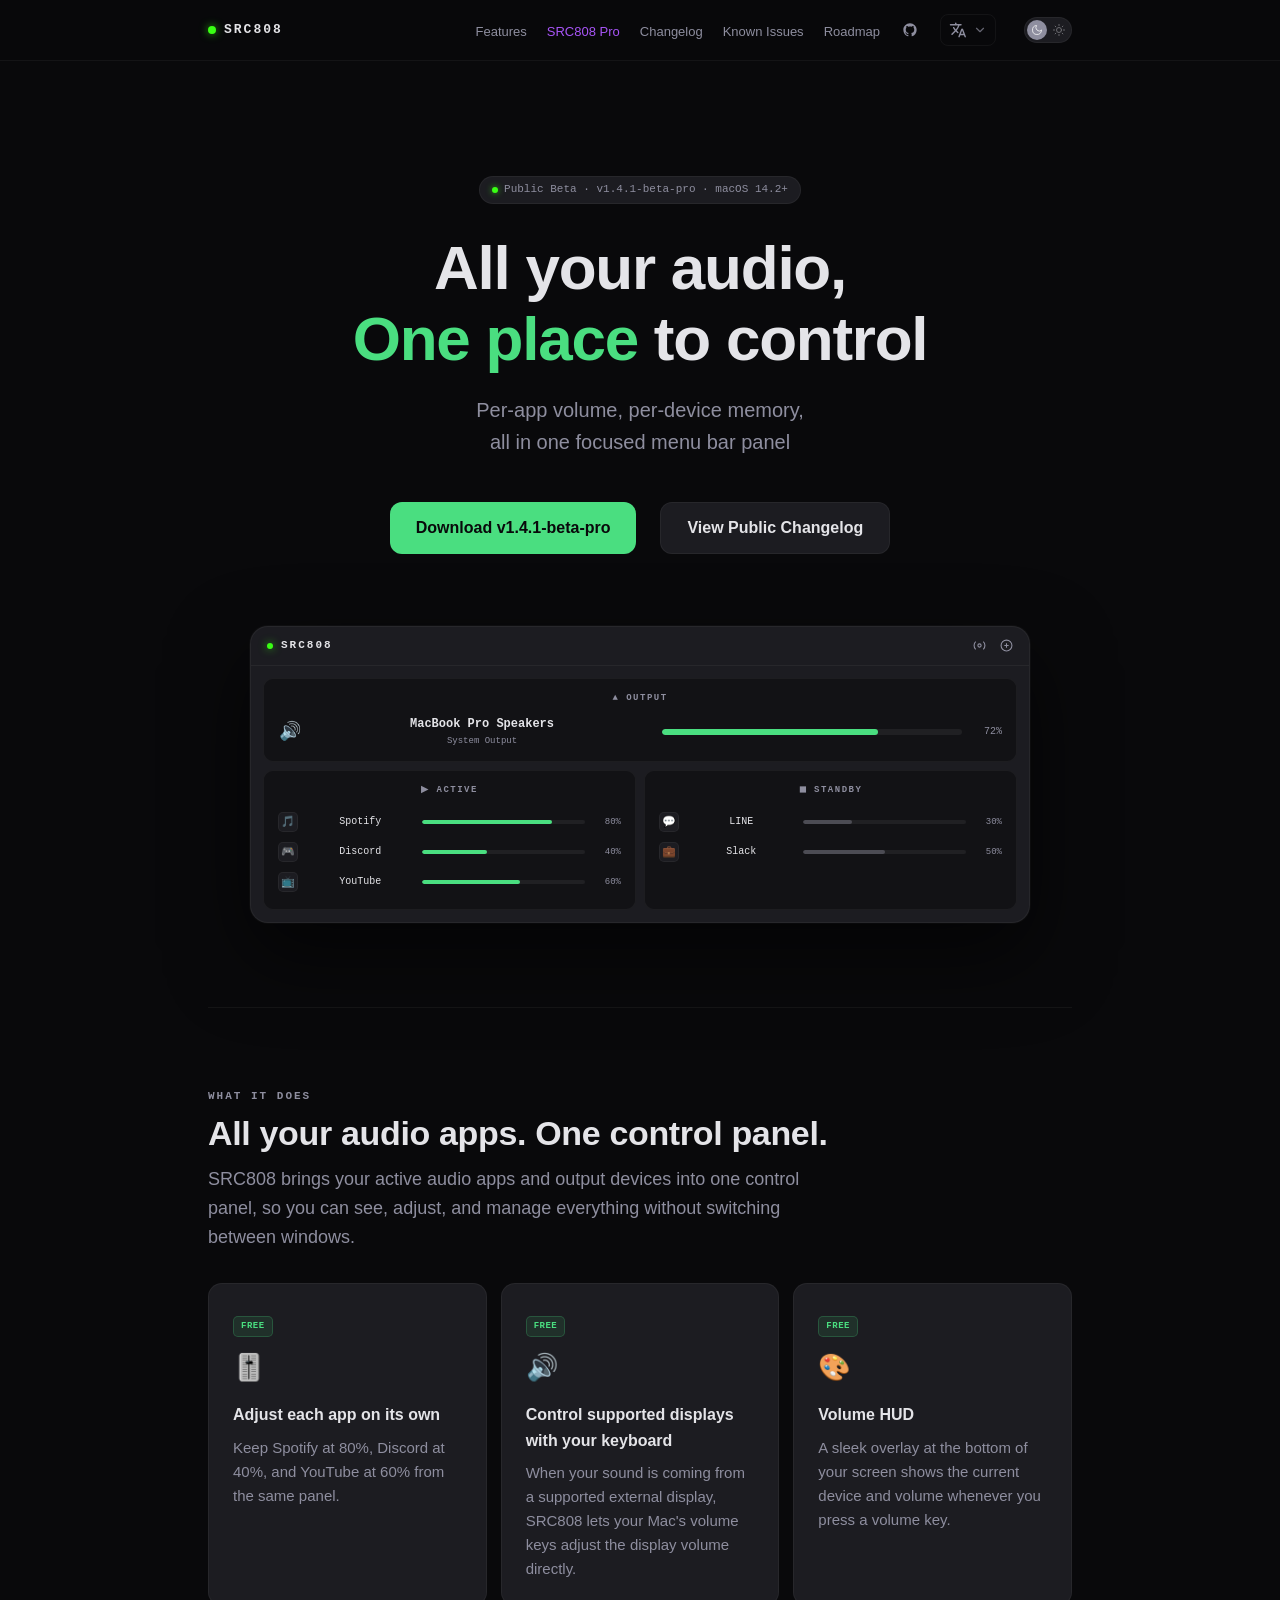
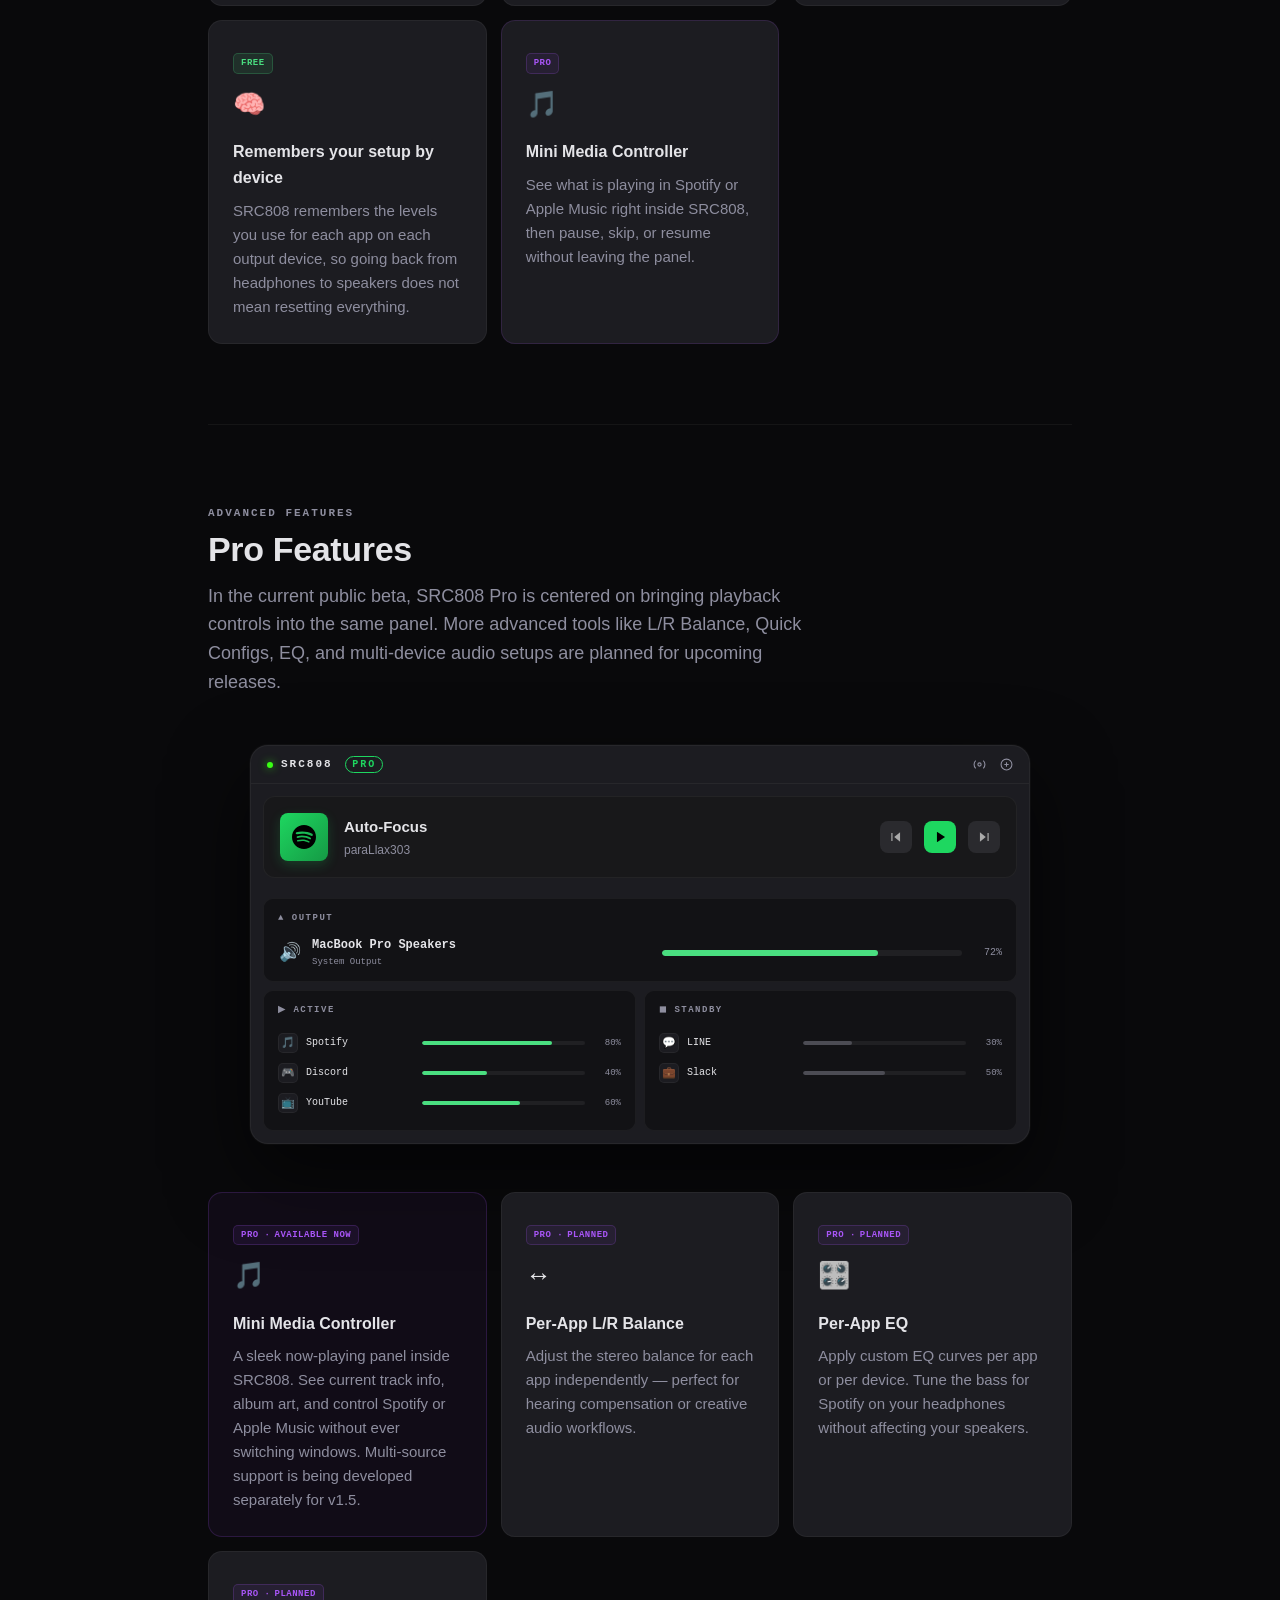
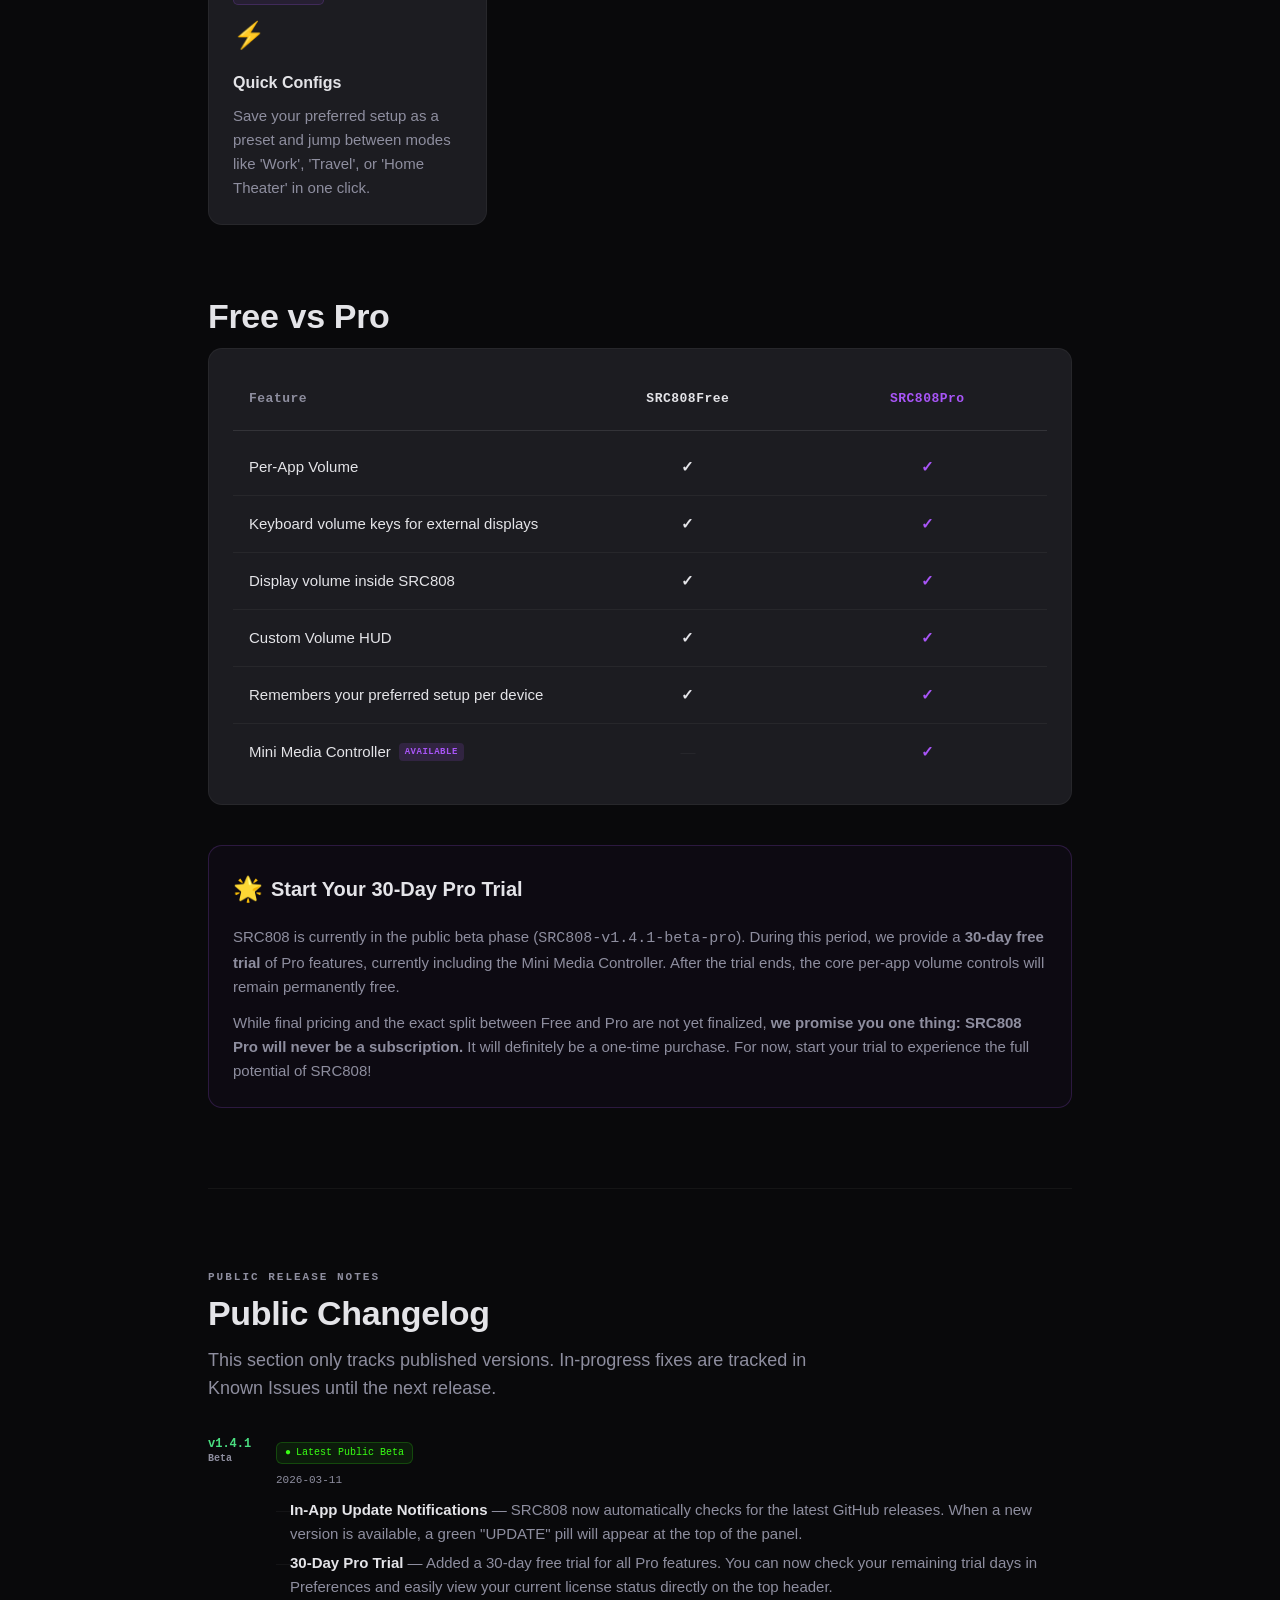
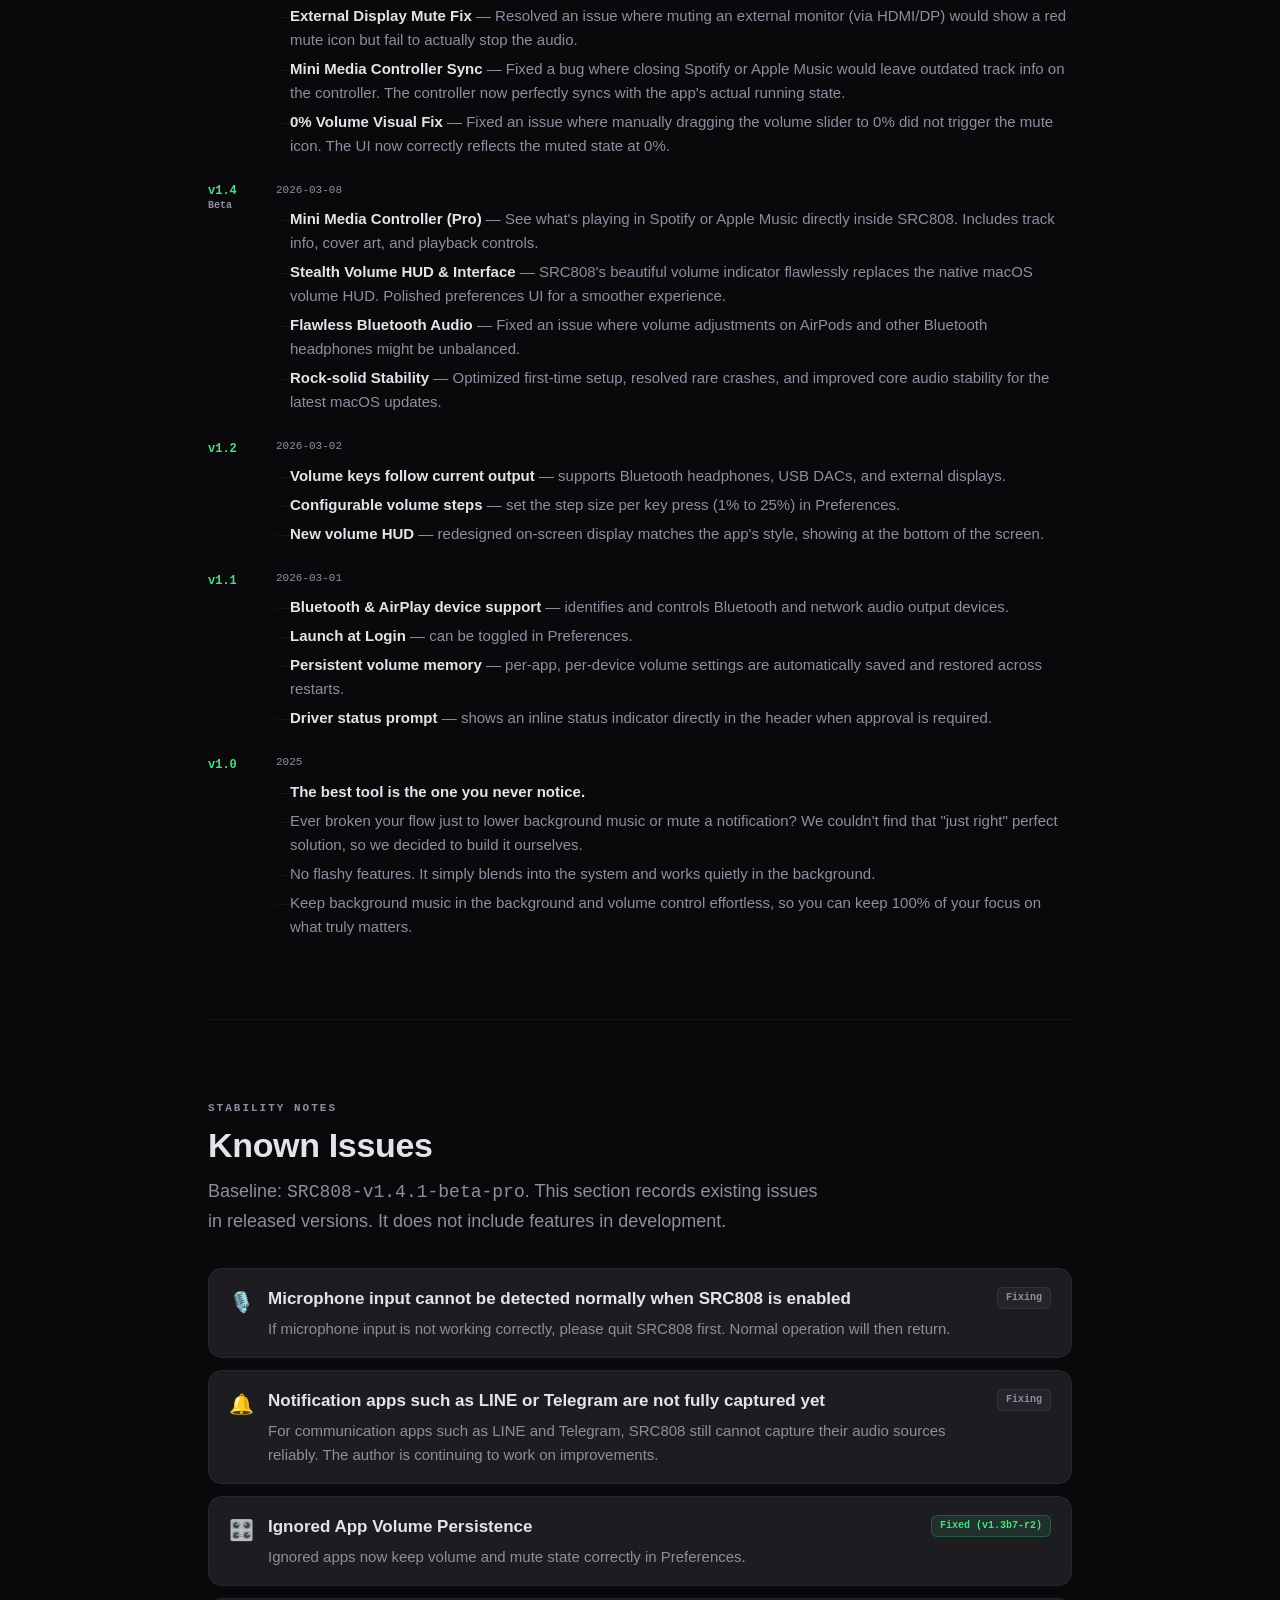
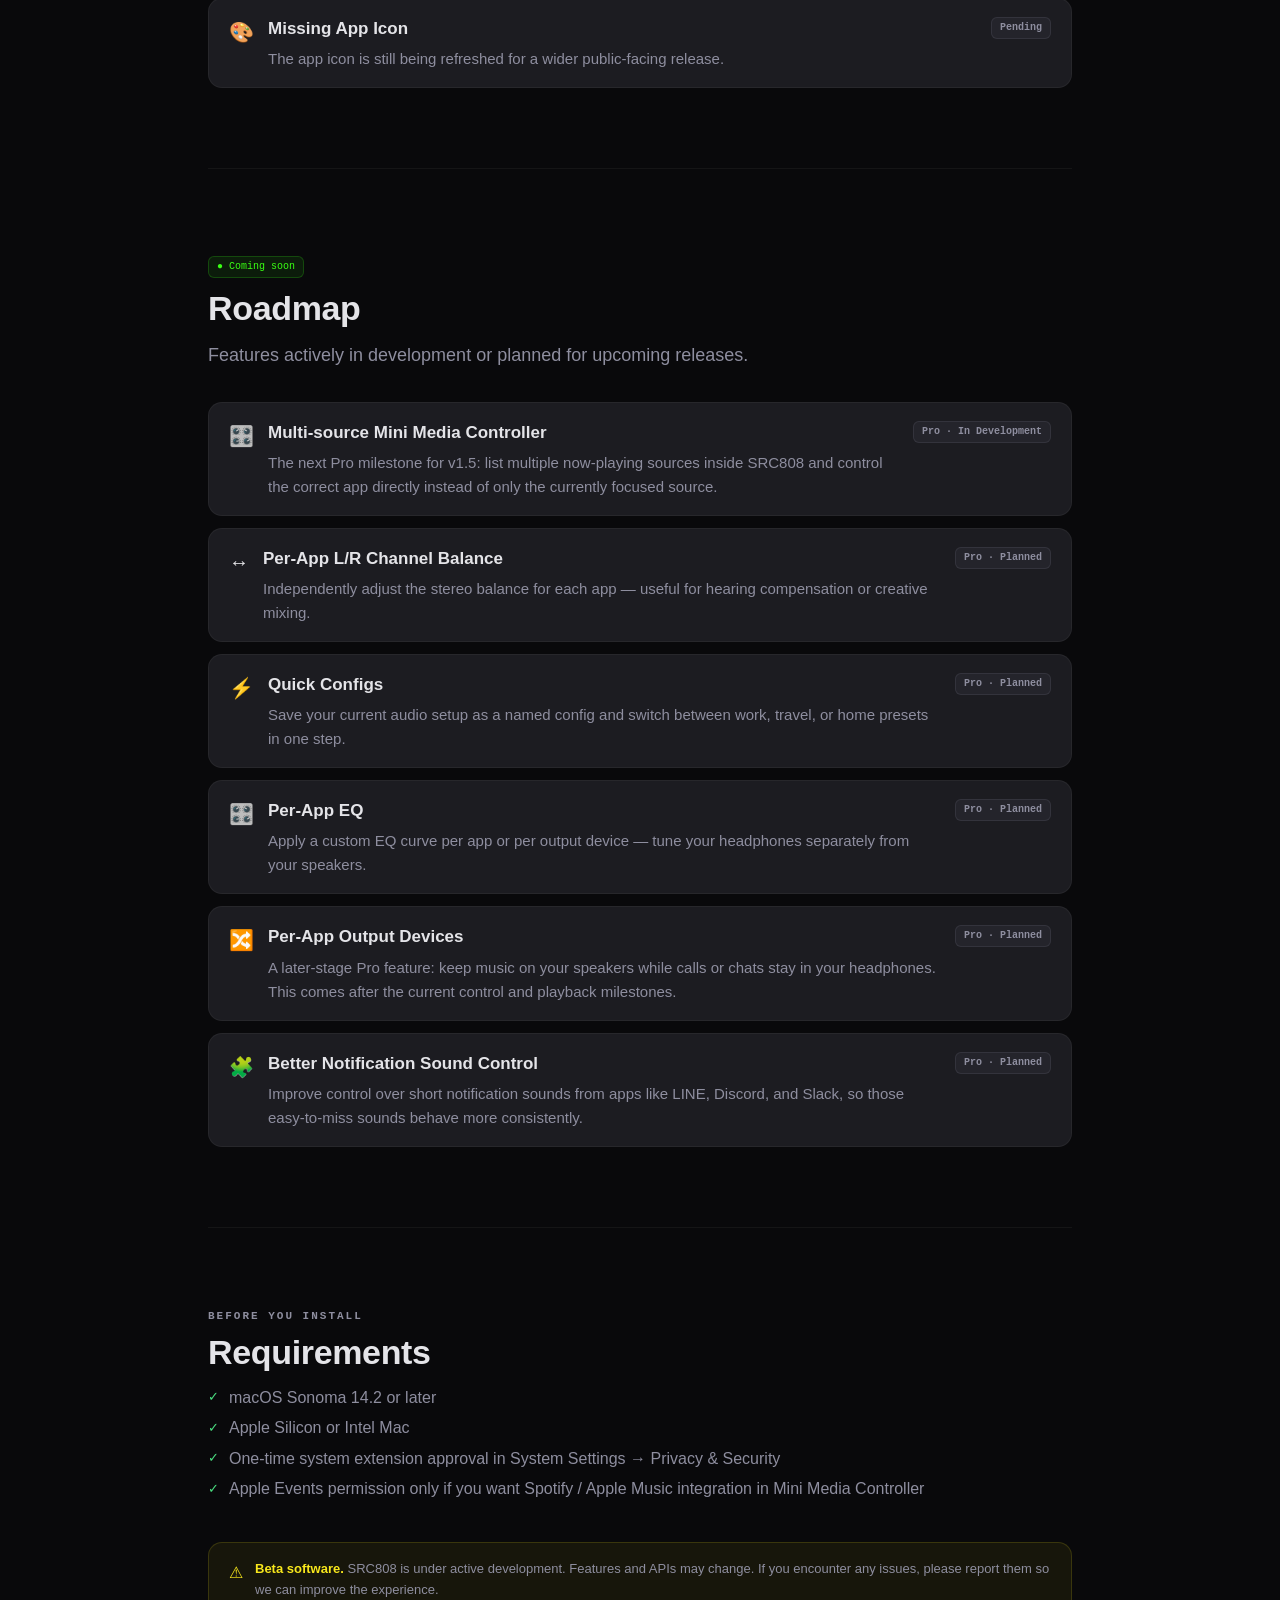
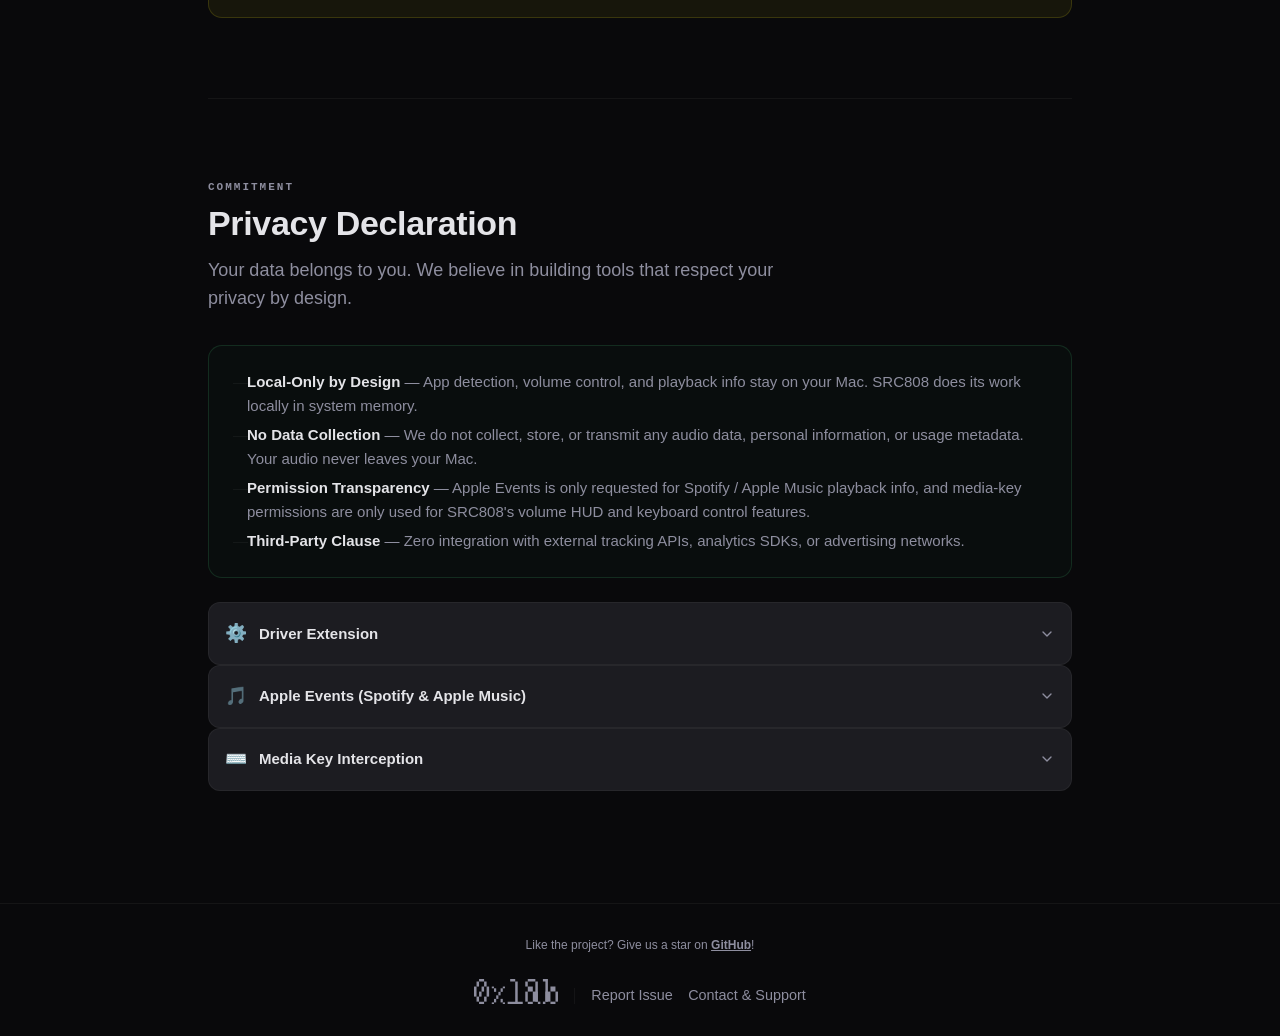
==== commit c4698296: "v1.4.1-beta-pro - 修正 內文表達更精準 - 修正 RWD 表格錯位問題 - 修正 ICON 顯示問題" ====
--- a/index.html
+++ b/index.html
@@ -6,7 +6,7 @@
   <meta name="viewport" content="width=device-width, initial-scale=1.0" />
   <title>SRC808 — Per-App Volume Control for macOS</title>
   <meta name="description"
-    content="SRC808 lets you control the volume of every app independently on macOS. No system-wide compromise — just precise audio routing per app." />
+    content="SRC808 lets you control the volume of every app independently on macOS, remember levels per output device, and add focused Pro media controls in the current public beta." />
   <style>
     *,
     *::before,
@@ -340,57 +340,75 @@
 
     @media (max-width: 760px) {
       .nav-inner {
-        padding: 0 16px;
+        padding: 0 30px;
       }
 
       .container {
-        padding: 0 16px;
+        padding: 0 30px;
       }
 
       .compare-container {
-        padding: 16px;
+        padding: 18px;
       }
 
       .compare-grid {
-        grid-template-columns: 1fr 1fr;
-        gap: 8px 0;
+        display: grid;
+        grid-template-columns: minmax(0, 1.55fr) minmax(86px, 0.85fr) minmax(86px, 0.85fr);
+        gap: 0;
       }
 
+      .compare-mobile {
+        display: none !important;
+      }
+
       .compare-grid .cell {
-        border-right: 0;
-        border-bottom: 0;
-        padding: 8px 4px;
+        padding: 14px 10px;
+        border-bottom: 1px solid var(--border);
       }
 
-      /* Hide the empty first header */
-      .compare-grid .cell.head:nth-child(1) {
-        display: none;
+      .compare-grid .cell.head {
+        padding-top: 14px;
+        padding-bottom: 16px;
+        font-size: 11px;
+        line-height: 1.2;
+        letter-spacing: 0.3px;
       }
 
-      /* Headers for Free / Pro */
-      .compare-grid .cell.head:nth-child(2),
-      .compare-grid .cell.head:nth-child(3) {
-        border-bottom: 1px solid var(--accordion-border);
-        padding-bottom: 12px;
-        margin-bottom: 8px;
+      .compare-grid .cell.head.col-free,
+      .compare-grid .cell.head.col-pro {
+        flex-direction: column;
+        align-items: center;
+        justify-content: center;
+        gap: 4px;
+        text-align: center;
       }
 
-      /* Feature title row */
+      .compare-grid .cell.head .compare-head-brand,
+      .compare-grid .cell.head .compare-head-sub {
+        white-space: normal;
+        word-break: keep-all;
+        overflow-wrap: normal;
+      }
+
       .compare-grid .cell:nth-child(3n+1):not(.head) {
-        grid-column: span 2;
-        color: var(--muted);
-        font-weight: 600;
-        padding-top: 16px;
-        padding-bottom: 4px;
+        align-items: flex-start;
+        line-height: 1.45;
       }
 
-      /* Values row */
-      .compare-grid .cell:nth-child(3n+2):not(.head),
-      .compare-grid .cell:nth-child(3n+3):not(.head) {
+      .compare-grid .tag-inline {
+        margin-left: 8px;
+        display: inline-flex;
+        align-items: center;
         justify-content: center;
-        background: var(--hover-bg);
-        border-radius: 6px;
-        margin: 0 4px;
+        min-width: 54px;
+        min-height: 32px;
+        padding: 5px 8px;
+        white-space: normal;
+        word-break: keep-all;
+        overflow-wrap: anywhere;
+        writing-mode: horizontal-tb;
+        line-height: 1.15;
+        text-align: center;
       }
 
       .cl-entry {
@@ -407,19 +425,36 @@
         font-size: 40px;
       }
 
+      h2 {
+        line-height: 1.16;
+        margin-bottom: 2px;
+      }
+
       .hero-sub {
         font-size: 18px;
       }
+
+      .req-accordion {
+        gap: 14px;
+      }
+
+      .req-accordion summary {
+        padding: 18px;
+      }
+
+      .req-accordion .content {
+        padding: 18px;
+      }
     }
 
     @media (max-width: 900px) {
       .nav-inner {
         height: 56px;
-        padding: 0 16px;
+        padding: 0 30px;
       }
 
       .container {
-        padding: 0 16px;
+        padding: 0 30px;
       }
 
       .nav-right {
@@ -523,6 +558,14 @@
       display: inline !important;
     }
 
+    body.lang-en .compare-grid .cell.head .compare-head-sub[data-lang="en"],
+    body.lang-zh .compare-grid .cell.head .compare-head-sub[data-lang="zh"],
+    body.lang-zh-CN .compare-grid .cell.head .compare-head-sub[data-lang="zh-CN"],
+    body.lang-ja .compare-grid .cell.head .compare-head-sub[data-lang="ja"],
+    body.lang-ko .compare-grid .cell.head .compare-head-sub[data-lang="ko"] {
+      display: block !important;
+    }
+
     /* list items */
     li[data-lang] {
       display: none !important;
@@ -917,6 +960,10 @@
       border-radius: 8px;
     }
 
+    .compare-mobile {
+      display: none;
+    }
+
     .cell {
       padding: 16px;
       border-bottom: 1px solid var(--border);
@@ -1449,7 +1496,8 @@
           <span class="nav-title">SRC808</span>
         </a>
         <!-- Download CTA -->
-        <a id="navDownloadBtn" href="https://github.com/0xlab-co/SRC808/releases/download/v1.4.1-beta-pro/SRC808-v1.4.1-beta-pro.dmg"
+        <a id="navDownloadBtn"
+          href="https://github.com/0xlab-co/SRC808/releases/download/v1.4.1-beta-pro/SRC808-v1.4.1-beta-pro.dmg"
           class="btn btn-primary nav-cta">
           <span data-lang="en">Download</span>
           <span data-lang="zh">下載</span>
@@ -1566,35 +1614,36 @@
         Public Beta · v1.4.1-beta-pro · macOS 14.2+
       </div>
 
-      <h1 data-lang="en">Volume control<br>for <span>every app</span></h1>
-      <h1 data-lang="zh">每個 App<br><span>獨立音量</span>控制</h1>
-      <h1 data-lang="zh-CN">每个 App<br><span>独立音量</span>控制</h1>
-      <h1 data-lang="ja">すべてのアプリの<br><span>音量を独立</span>制御</h1>
-      <h1 data-lang="ko">모든 앱의<br><span>독립적인 볼륨</span> 제어</h1>
+      <h1 data-lang="en">All your audio,<br><span>One place</span> to control</h1>
+      <h1 data-lang="zh">所有音訊<br><span>集中一起</span>控制</h1>
+      <h1 data-lang="zh-CN">所有音频<br><span>集中一起</span>控制</h1>
+      <h1 data-lang="ja">すべてのオーディオを<br><span>ひとつの場所で</span>操作</h1>
+      <h1 data-lang="ko">모든 오디오를<br><span>한곳에서</span> 제어</h1>
 
       <p class="hero-sub" data-lang="en">
-        Gives you independent volume sliders for each app on your Mac<br>
-        seamless integration, zero compromises.
+        Per-app volume, per-device memory,<br>
+        all in one focused menu bar panel
       </p>
       <p class="hero-sub" data-lang="zh">
-        讓你的 Mac 上每個 App 都有獨立的音量滑桿<br>
-        無縫融入系統，沒有任何妥協。
+        把每個 App、每個裝置的音量記憶，<br>
+        集中在同一個選單列面板裡
       </p>
       <p class="hero-sub" data-lang="zh-CN">
-        让你的 Mac 上每个 App 都有独立的音量滑块<br>
-        无缝融入系统，没有任何妥协。
+        把每个 App 的音量、每台设备的音量记忆，<br>
+        集中在同一个菜单栏面板里
       </p>
       <p class="hero-sub" data-lang="ja">
-        Mac上の各アプリに独立した音量スライダーを提供します。<br>
-        システムにシームレスに統合し、妥協はありません。
+        アプリごとの音量とデバイスごとの音量記憶を、<br>
+        ひとつのメニューバーパネルに集約します
       </p>
       <p class="hero-sub" data-lang="ko">
-        Mac의 각 앱에 독립적인 볼륨 슬라이더를 제공합니다。<br>
-        시스템에 완벽하게 통합되며, 어떠한 타협도 없습니다。
+        앱별 볼륨과 기기별 볼륨 기억을,<br>
+        하나의 메뉴 막대 패널에 모아 관리합니다
       </p>
 
       <div class="hero-cta">
-        <a id="heroDownloadBtn" href="https://github.com/0xlab-co/SRC808/releases/download/v1.4.1-beta-pro/SRC808-v1.4.1-beta-pro.dmg"
+        <a id="heroDownloadBtn"
+          href="https://github.com/0xlab-co/SRC808/releases/download/v1.4.1-beta-pro/SRC808-v1.4.1-beta-pro.dmg"
           class="btn btn-primary" style="margin-right: 12px;">
           <span data-lang="en" data-version-text>Download v1.4.1-beta-pro</span>
           <span data-lang="zh" data-version-text>下載 v1.4.1-beta-pro</span>
@@ -1707,33 +1756,27 @@
       <div class="section-label" data-lang="ja">機能紹介</div>
       <div class="section-label" data-lang="ko">기능 소개</div>
 
-      <h2 data-lang="en">Every app. Its own volume.</h2>
-      <h2 data-lang="zh">每個 App，獨立的音量。</h2>
-      <h2 data-lang="zh-CN">每个 App，独立的音量。</h2>
-      <h2 data-lang="ja">すべてのアプリに、それぞれの音量を。</h2>
-      <h2 data-lang="ko">모든 앱, 각각의 볼륨.</h2>
+      <h2 data-lang="en">All your audio apps. One control panel.</h2>
+      <h2 data-lang="zh">把所有音訊，集中在同一個面板。</h2>
+      <h2 data-lang="zh-CN">把所有音频，集中在同一个面板。</h2>
+      <h2 data-lang="ja">すべてのオーディオを、一つのパネルに。</h2>
+      <h2 data-lang="ko">모든 오디오를 하나의 패널에서.</h2>
 
       <p class="section-sub" data-lang="en">
-        SRC808 intercepts each app's audio stream before it hits the system mixer —
-        giving you per-app volume with no quality loss.
-        Core features are free. Pro adds the media controller and advanced audio tools.
+        SRC808 brings your active audio apps and output devices into one control panel, so you can see, adjust, and
+        manage everything without switching between windows.
       </p>
       <p class="section-sub" data-lang="zh">
-        SRC808 在系統混音之前攔截所有音訊流——
-        讓你在不損失音質的情況下，獨立控制每個 App 的音量。
-        核心功能永久免費，Pro 版新增媒體控制器與進階音訊工具。
+        SRC808 會把目前電腦上正在運作的音訊 App、輸出裝置整理到同一個控制面板裡，讓你不用來回切換視窗，就能直接在這個面板查看、調整與管理。
       </p>
       <p class="section-sub" data-lang="zh-CN">
-        SRC808 在系统混音之前拦截所有音频流——
-        让你在不损失音质的情况下，独立控制每个 App 的音量。
-        核心功能永久免费，Pro 版新增媒体控制器与高级音频工具。
+        SRC808 会把目前电脑上正在运行的音频 App、输出设备整理到同一个控制面板里，让你不用来回切换窗口，就能直接在这个面板查看、调整与管理。
       </p>
       <p class="section-sub" data-lang="ja">
-        SRC808は、システムミキサーに到達する前に各アプリのオーディオストリームを傍受し、音質を損なうことなくアプリごとの音量制御を実現します。コア機能は永久に無料で、Pro版にはメディアコントローラーや高度なオーディオツールが追加されます。
+        SRC808は、現在動作しているオーディオアプリと出力デバイスをひとつのコントロールパネルにまとめます。ウィンドウを行き来しなくても、このパネルから直接確認・調整・管理できます。
       </p>
       <p class="section-sub" data-lang="ko">
-        SRC808은 시스템 믹서에 도달하기 전에 각 앱의 오디오 스트림을 가로채어 음질 손실 없이 앱별 볼륨 제어를 제공합니다. 핵심 기능은 영구적으로 무료이며, Pro 버전에는 미디어 컨트롤러 및 고급
-        오디오 도구가 추가됩니다.
+        SRC808은 지금 실행 중인 오디오 앱과 출력 장치를 하나의 컨트롤 패널에 모아 보여줍니다. 창을 오갈 필요 없이 이 패널에서 바로 확인하고, 조절하고, 관리할 수 있습니다.
       </p>
 
       <div class="features">
@@ -1741,56 +1784,38 @@
           <span class="feature-tag tag-free">Free</span>
           <span class="feature-icon">🎚️</span>
           <div class="feature-title">
-            <span data-lang="en">Per-App Volume</span>
-            <span data-lang="zh">個別 App 音量</span>
-            <span data-lang="zh-CN">独立 App 音量</span>
-            <span data-lang="ja">アプリごとの音量</span>
-            <span data-lang="ko">앱별 볼륨</span>
+            <span data-lang="en">Adjust each app on its own</span>
+            <span data-lang="zh">控制個別 App 最大音量</span>
+            <span data-lang="zh-CN">单独调整每个 App 的音量</span>
+            <span data-lang="ja">アプリごとに音量を調整</span>
+            <span data-lang="ko">앱마다 볼륨 조절</span>
           </div>
           <div class="feature-desc">
-            <span data-lang="en">Spotify at 80%, Discord at 40%, YouTube at 60% — all simultaneously and
-              independently.</span>
+            <span data-lang="en">Keep Spotify at 80%, Discord at 40%, and YouTube at 60% from the same
+              panel.</span>
             <span data-lang="zh">Spotify 80%、Discord 40%、YouTube 60%——同時進行，各自獨立。</span>
-            <span data-lang="zh-CN">Spotify 80%、Discord 40%、YouTube 60%——同时进行，各自独立。</span>
-            <span data-lang="ja">Spotify 80%、Discord 40%、YouTube 60% —— 同時に、そしてそれぞれ独立して調整可能。</span>
-            <span data-lang="ko">Spotify 80%, Discord 40%, YouTube 60% — 동시에 그리고 각각 독립적으로 조절 가능.</span>
+            <span data-lang="zh-CN">在同一个面板里，就能让 Spotify 维持 80%、Discord 40%、YouTube 60%。</span>
+            <span data-lang="ja">同じパネルから、Spotifyは80%、Discordは40%、YouTubeは60%というように整えられます。</span>
+            <span data-lang="ko">같은 패널에서 Spotify 80%, Discord 40%, YouTube 60%처럼 앱마다 다르게 맞출 수 있습니다.</span>
           </div>
         </div>
         <div class="feature-card">
           <span class="feature-tag tag-free">Free</span>
           <span class="feature-icon">🔊</span>
           <div class="feature-title">
-            <span data-lang="en">Seamless Volume Keys</span>
-            <span data-lang="zh">無縫音量鍵整合</span>
-            <span data-lang="zh-CN">无缝音量键整合</span>
-            <span data-lang="ja">シームレスな音量キー</span>
-            <span data-lang="ko">매끄러운 볼륨 키</span>
+            <span data-lang="en">Control supported displays with your keyboard</span>
+            <span data-lang="zh">用鍵盤直接控制外接螢幕音量</span>
+            <span data-lang="zh-CN">用键盘直接控制外接显示器音量</span>
+            <span data-lang="ja">対応ディスプレイの音量をキーボードで操作</span>
+            <span data-lang="ko">지원되는 외부 디스플레이 볼륨을 키보드로 조절</span>
           </div>
           <div class="feature-desc">
-            <span data-lang="en">Perfectly integrates with your Mac's native volume keys, automatically adjusting to
-              your active output device.</span>
-            <span data-lang="zh">完美整合 Mac 原生音量鍵，無論切換內建喇叭、藍牙或外接螢幕，都能自動跟隨控制。</span>
-            <span data-lang="zh-CN">完美整合 Mac 原生音量键，无论切换内置扬声器、蓝牙或外接显示器，都能自动跟随控制。</span>
-            <span data-lang="ja">Macのネイティブ音量キーと完全に統合し、現在のアクティブな出力デバイスに自動的に調整します。</span>
-            <span data-lang="ko">Mac의 기본 볼륨 키와 완벽하게 통합되어, 현재 활성화된 출력 장치에 자동으로 맞춰집니다.</span>
-          </div>
-        </div>
-        <div class="feature-card">
-          <span class="feature-tag tag-free">Free</span>
-          <span class="feature-icon">🖥️</span>
-          <div class="feature-title">
-            <span data-lang="en">DDC Display Support</span>
-            <span data-lang="zh">外接螢幕 DDC 控制</span>
-            <span data-lang="zh-CN">外接显示器 DDC 控制</span>
-            <span data-lang="ja">外部ディスプレイ DDC 制御</span>
-            <span data-lang="ko">외부 디스플레이 DDC 제어</span>
-          </div>
-          <div class="feature-desc">
-            <span data-lang="en">Controls external monitor volume directly — no need for the display's OSD menu.</span>
-            <span data-lang="zh">直接控制外接螢幕音量，不需要進入螢幕的 OSD 選單。</span>
-            <span data-lang="zh-CN">直接控制外接显示器音量，不需要进入显示器的 OSD 菜单。</span>
-            <span data-lang="ja">外部モニターの音量を直接制御します。ディスプレイのOSDメニューを操作する必要はありません。</span>
-            <span data-lang="ko">외부 모니터의 볼륨을 직접 제어합니다. 디스플레이의 OSD 메뉴를 조작할 필요가 없습니다.</span>
+            <span data-lang="en">When your sound is coming from a supported external display, SRC808 lets your Mac's
+              volume keys adjust the display volume directly.</span>
+            <span data-lang="zh">當聲音輸出到支援的外接螢幕時，SRC808 可以讓 Mac 鍵盤上的音量鍵直接控制螢幕音量。</span>
+            <span data-lang="zh-CN">当声音输出到支持的外接显示器时，SRC808 可以让 Mac 键盘上的音量键直接控制显示器音量。</span>
+            <span data-lang="ja">音声の出力先が対応する外部ディスプレイなら、Macの音量キーでそのままディスプレイ音量を調整できます。</span>
+            <span data-lang="ko">소리가 지원되는 외부 디스플레이로 나가고 있다면, Mac의 볼륨 키로 그 디스플레이 볼륨을 바로 조절할 수 있습니다.</span>
           </div>
         </div>
         <div class="feature-card">
@@ -1800,35 +1825,35 @@
             <span data-lang="en">Volume HUD</span>
             <span data-lang="zh">音量 HUD 提示</span>
             <span data-lang="zh-CN">音量 HUD 提示</span>
-            <span data-lang="ja">音量 HUD</span>
-            <span data-lang="ko">볼륨 HUD</span>
+            <span data-lang="ja">見やすい音量 HUD</span>
+            <span data-lang="ko">한눈에 보이는 볼륨 HUD</span>
           </div>
           <div class="feature-desc">
             <span data-lang="en">A sleek overlay at the bottom of your screen shows the current device and volume
               whenever you press a volume key.</span>
-            <span data-lang="zh">按下音量鍵時，螢幕底部會顯示簡潔的提示卡片，顯示當前裝置與音量。</span>
-            <span data-lang="zh-CN">按下音量键时，屏幕底部会显示简洁的提示卡片，显示当前设备与音量。</span>
-            <span data-lang="ja">音量キーを押すたびに、画面下部に現在のデバイスと音量を示す洗練されたオーバーレイが表示されます。</span>
-            <span data-lang="ko">볼륨 키를 누를 때마다, 화면 하단에 현재 기기와 볼륨을 보여주는 세련된 오버레이가 나타납니다.</span>
+            <span data-lang="zh">按下音量鍵時，螢幕底部會顯示簡潔的提示卡片，顯示當前輸出裝置與音量。</span>
+            <span data-lang="zh-CN">按下音量键时，屏幕底部会显示简洁的提示卡片，显示当前输出设备与音量。</span>
+            <span data-lang="ja">音量キーを押すたびに、画面下部に現在の出力先と音量をすっきり表示します。</span>
+            <span data-lang="ko">볼륨 키를 누를 때마다 화면 하단에 현재 출력 장치와 볼륨이 깔끔하게 표시됩니다.</span>
           </div>
         </div>
         <div class="feature-card">
           <span class="feature-tag tag-free">Free</span>
           <span class="feature-icon">🧠</span>
           <div class="feature-title">
-            <span data-lang="en">Volume Memory</span>
-            <span data-lang="zh">音量記憶</span>
-            <span data-lang="zh-CN">音量记忆</span>
-            <span data-lang="ja">音量記憶</span>
-            <span data-lang="ko">볼륨 기억</span>
+            <span data-lang="en">Remembers your setup by device</span>
+            <span data-lang="zh">記住你在每台裝置上的習慣設定</span>
+            <span data-lang="zh-CN">记住你在每台设备上的习惯设置</span>
+            <span data-lang="ja">デバイスごとの音量記憶</span>
+            <span data-lang="ko">기기별 볼륨 기억</span>
           </div>
           <div class="feature-desc">
-            <span data-lang="en">Remembers each app's volume per output device. Switch from headphones to speakers —
-              volumes restore automatically.</span>
-            <span data-lang="zh">記住每個 App 在不同輸出裝置上的音量設定。切換耳機或喇叭，音量自動還原。</span>
-            <span data-lang="zh-CN">记住每个 App 在不同输出设备上的音量设置。切换耳机或扬声器，音量自动还原。</span>
-            <span data-lang="ja">出力デバイスごとの各アプリの音量を記憶します。ヘッドフォンからスピーカーに切り替えても、音量は自動的に復元されます。</span>
-            <span data-lang="ko">출력 장치별로 각 앱의 볼륨을 기억합니다. 헤드폰에서 스피커로 전환해도 볼륨이 자동으로 복원됩니다.</span>
+            <span data-lang="en">SRC808 remembers the levels you use for each app on each output device, so going back
+              from headphones to speakers does not mean resetting everything.</span>
+            <span data-lang="zh">SRC808 會記住你在不同輸出裝置上的各自 App 慣用音量。從耳機切回喇叭時，不用重新全部調一遍。</span>
+            <span data-lang="zh-CN">SRC808 会记住你在不同输出设备上的各自 App 常用音量。从耳机切回扬声器时，不用重新全部调一遍。</span>
+            <span data-lang="ja">SRC808は、出力デバイスごとに各アプリで使っていた音量を記憶します。ヘッドフォンからスピーカーに戻しても、毎回すべてを調整し直す必要はありません。</span>
+            <span data-lang="ko">SRC808은 출력 장치마다 앱별로 쓰던 볼륨을 기억합니다. 헤드폰에서 스피커로 돌아와도 처음부터 다시 전부 맞출 필요가 없습니다.</span>
           </div>
         </div>
         <div class="feature-card" style="border-color: rgba(168, 85, 247, 0.15);">
@@ -1842,14 +1867,12 @@
             <span data-lang="ko">미니 미디어 컨트롤러</span>
           </div>
           <div class="feature-desc">
-            <span data-lang="en">Now-playing panel inside SRC808 — see what's playing in Spotify or Apple Music, control
-              playback and volume without switching apps.</span>
-            <span data-lang="zh">在 SRC808 面板內直接查看 Spotify 或 Apple Music 的播放內容，控制播放與音量，無需切換視窗。</span>
-            <span data-lang="zh-CN">直接内置在 SRC808 面板的播放控制器。免切换窗口，即可随时查看 Spotify 或 Apple Music 当前曲目、封面并进行播放控制。</span>
-            <span data-lang="ja">SRC808パネル内の再生中パネル — アプリを切り替えることなく、SpotifyやApple
-              Musicで再生中の曲を確認し、再生や音量をコントロールできます。</span>
-            <span data-lang="ko">SRC808 패널 내부의 재생 중 패널 — 앱을 전환하지 않고도 Spotify 또는 Apple Music에서 재생 중인 곡을 확인하고 재생 및 볼륨을 제어할
-              수 있습니다.</span>
+            <span data-lang="en">See what is playing in Spotify or Apple Music right inside SRC808, then pause, skip,
+              or resume without leaving the panel.</span>
+            <span data-lang="zh">在 SRC808 面板內直接查看 Spotify 或 Apple Music 的播放內容並控制播放，無需切換視窗。</span>
+            <span data-lang="zh-CN">直接在 SRC808 面板内查看 Spotify 或 Apple Music 的当前播放内容，并在不切换窗口的情况下控制播放。</span>
+            <span data-lang="ja">SRC808パネル内でSpotifyやApple Musicの再生内容を確認し、そのまま再生・一時停止・スキップを操作できます。</span>
+            <span data-lang="ko">SRC808 패널 안에서 Spotify 또는 Apple Music의 재생 내용을 바로 보고, 창을 전환하지 않고 재생을 제어할 수 있습니다.</span>
           </div>
         </div>
       </div>
@@ -1871,20 +1894,23 @@
       <h2 data-lang="ko">Pro 기능 상세</h2>
 
       <p class="section-sub" data-lang="en">
-        SRC808 Pro takes your audio setup to the next level with advanced playback controls and deep audio manipulation
-        features.
+        In the current public beta, SRC808 Pro is centered on bringing playback controls into the same panel. More
+        advanced tools like L/R Balance, Quick Configs, EQ, and multi-device audio setups are planned for upcoming
+        releases.
       </p>
       <p class="section-sub" data-lang="zh">
-        SRC808 Pro 帶來進階的播放控制器與深度的音訊操作機制，讓你的 macOS 音訊體驗更上一層樓。
+        目前公開測試中的 SRC808 Pro，主打把播放控制也帶進同一個面板裡；更多進階功能像左右聲道平衡、快速情境切換、EQ 與多裝置音訊配置，會在後續版本陸續推出。
       </p>
       <p class="section-sub" data-lang="zh-CN">
-        SRC808 Pro 带来高级的播放控制器与深度的音频操作机制，让你的 macOS 音频体验更上一层楼。
+        目前公开测试中的 SRC808 Pro，重点是把播放控制也带进同一个面板里；更多高级功能像左右声道平衡、快速情境切换、EQ 与多设备音频配置，会在后续版本陆续推出。
       </p>
       <p class="section-sub" data-lang="ja">
-        SRC808 Proは、高度な再生コントロールと深いオーディオ操作機能で、macOSのオーディオ体験を次のレベルへと引き上げます。
+        現在公開テスト中の SRC808 Pro は、再生コントロールも同じパネルにまとめることに重点を置いています。L/R バランス、クイック設定、EQ、
+        複数デバイス向けの音声構成などの高度な機能は、今後のバージョンで順次追加していきます。
       </p>
       <p class="section-sub" data-lang="ko">
-        SRC808 Pro는 고급 재생 컨트롤 및 심층적인 오디오 조작 기능으로 macOS 오디오 경험을 한 단계 업그레이드합니다.
+        현재 공개 테스트 중인 SRC808 Pro는 재생 제어까지 같은 패널 안으로 가져오는 데 초점을 맞추고 있습니다. 좌우 밸런스, 빠른 설정, EQ,
+        여러 기기를 위한 오디오 구성 같은 고급 기능은 이후 버전에서 순차적으로 추가될 예정입니다.
       </p>
 
       <div class="mockup mockup-pro">
@@ -2028,9 +2054,12 @@
           </div>
           <div class="feature-desc">
             <span data-lang="en">A sleek now-playing panel inside SRC808. See current track info, album art, and control
-              Spotify or Apple Music without ever switching windows.</span>
-            <span data-lang="zh">直接內建在 SRC808 面版的播放控制器。免切換視窗，即可隨時查看 Spotify 或 Apple Music 當前曲目、封面並進行播放控制。</span>
-            <span data-lang="zh-CN">直接内置在 SRC808 面板的播放控制器。免切换窗口，即可随时查看 Spotify 或 Apple Music 当前曲目、封面并进行播放控制。</span>
+              Spotify or Apple Music without ever switching windows. Multi-source support is being developed separately
+              for v1.5.</span>
+            <span data-lang="zh">直接內建在 SRC808 面版的播放控制器。免切換視窗，即可隨時查看 Spotify 或 Apple Music 當前曲目、封面並進行播放控制。多來源版本會在 v1.5
+              另行推進。</span>
+            <span data-lang="zh-CN">直接内置在 SRC808 面板的播放控制器。免切换窗口，即可随时查看 Spotify 或 Apple Music 当前曲目、封面并进行播放控制。多来源版本会在 v1.5
+              另行推进。</span>
             <span data-lang="ja">SRC808に内蔵された洗練された再生中パネル。ウィンドウを切り替えることなく、SpotifyやApple
               Musicの現在のトラック情報、アルバムアートを確認し、コントロールできます。</span>
             <span data-lang="ko">SRC808에 내장된 세련된 재생 중 패널. 창을 전환하지 않고도 Spotify 또는 Apple Music의 현재 트랙 정보, 앨범 아트를 확인하고 제어할
@@ -2058,8 +2087,8 @@
           <div class="feature-desc">
             <span data-lang="en">Adjust the stereo balance for each app independently — perfect for hearing compensation
               or creative audio workflows.</span>
-            <span data-lang="zh">為每一個 App 單獨調整立體聲的左右聲道平衡，非常適合聽力補償校準或是創意的混音工作。</span>
-            <span data-lang="zh-CN">为每一个 App 单独调整立体声的左右声道平衡，非常适合听力补偿校准或是创意的混音工作。</span>
+            <span data-lang="zh">你可以讓某個 App 更偏左聲道或右聲道，適合聽力補償、長時間配戴單耳耳機，或需要更細緻聲音定位的情境。</span>
+            <span data-lang="zh-CN">你可以让某个 App 更偏左声道或右声道，适合听力补偿、长时间佩戴单耳耳机，或需要更细致声音定位的场景。</span>
             <span data-lang="ja">各アプリのステレオバランスを個別に調整します。聴力補正やクリエイティブなオーディオ作業に最適です。</span>
             <span data-lang="ko">각 앱의 스테레오 밸런스를 독립적으로 조절합니다. 청력 보정이나 창의적인 오디오 작업에 완벽합니다.</span>
           </div>
@@ -2085,8 +2114,8 @@
           <div class="feature-desc">
             <span data-lang="en">Apply custom EQ curves per app or per device. Tune the bass for Spotify on your
               headphones without affecting your speakers.</span>
-            <span data-lang="zh">為特定的 App 或輸出裝置套用專屬的 EQ 曲線。例如：為耳機裡的音樂增強低音，且絕不影響系統喇叭的聲音。</span>
-            <span data-lang="zh-CN">为特定的 App 或输出设备应用专属的 EQ 曲线。例如：为耳机里的音乐增强低音，且绝不影响系统扬声器的声音。</span>
+            <span data-lang="zh">想讓音樂更厚、影片對白更清楚，或只調整耳機而不影響喇叭時，這個功能可以把聲音設定留在對的地方。</span>
+            <span data-lang="zh-CN">想让音乐更厚、影片对白更清楚，或只调整耳机而不影响扬声器时，这个功能可以把声音设置留在对的地方。</span>
             <span data-lang="ja">アプリごと、またはデバイスごとにカスタムEQカーブを適用します。スピーカーに影響を与えることなく、ヘッドフォンのSpotifyの低音を調整できます。</span>
             <span data-lang="ko">앱별 또는 기기별로 맞춤형 EQ 커브를 적용합니다. 스피커에 영향을 주지 않고 헤드폰의 Spotify 베이스를 조절할 수 있습니다.</span>
           </div>
@@ -2110,12 +2139,12 @@
             <span data-lang="ko">빠른 설정</span>
           </div>
           <div class="feature-desc">
-            <span data-lang="en">Save your entire audio setup (devices, volumes, routing) as a preset. Swap between
-              'Studio', 'Work', and 'Travel' modes instantly.</span>
-            <span data-lang="zh">把當下整套的音訊配置（輸出裝置、各自音量與路由）通通儲存成情境。一鍵即可在「辦公」、「出差」模式間快速切換。</span>
-            <span data-lang="zh-CN">把当下整套的音频配置（输出设备、各自音量与路由）通通保存为情境。一键即可在“办公”、“出差”模式间快速切换。</span>
-            <span data-lang="ja">オーディオ設定全体（デバイス、音量、ルーティング）をプリセットとして保存します。「スタジオ」、「仕事」、「旅行」モードを瞬時に切り替えられます。</span>
-            <span data-lang="ko">전체 오디오 설정(기기, 볼륨, 라우팅)을 사전 설정으로 저장합니다. '스튜디오', '업무', '여행' 모드를 즉시 전환하세요.</span>
+            <span data-lang="en">Save your preferred setup as a preset and jump between modes like 'Work', 'Travel',
+              or 'Home Theater' in one click.</span>
+            <span data-lang="zh">把你現在這套音訊安排存成情境，一鍵切到「工作中」、「通勤中」或「在家看片」等不同使用模式。</span>
+            <span data-lang="zh-CN">把你现在这套音频安排存成情境，一键切到“工作中”、“通勤中”或“在家看片”等不同使用模式。</span>
+            <span data-lang="ja">お気に入りの音の組み合わせをプリセットとして保存し、「仕事」「移動中」「ホームシアター」などをワンクリックで切り替えられます。</span>
+            <span data-lang="ko">자주 쓰는 오디오 구성을 프리셋으로 저장해 두고, '업무', '이동', '홈 시어터' 같은 모드를 한 번에 바꿀 수 있습니다.</span>
           </div>
         </div>
       </div>
@@ -2138,14 +2167,17 @@
             <span data-lang="ko">기능</span>
           </div>
           <div class="cell head col-free">
-            SRC808
-            <span data-lang="en">Free</span>
-            <span data-lang="zh">免費版</span>
-            <span data-lang="zh-CN">免费版</span>
-            <span data-lang="ja">無料版</span>
-            <span data-lang="ko">무료 버전</span>
-          </div>
-          <div class="cell head col-pro">SRC808 Pro</div>
+            <span class="compare-head-brand">SRC808</span>
+            <span class="compare-head-sub" data-lang="en">Free</span>
+            <span class="compare-head-sub" data-lang="zh">免費版</span>
+            <span class="compare-head-sub" data-lang="zh-CN">免费版</span>
+            <span class="compare-head-sub" data-lang="ja">無料版</span>
+            <span class="compare-head-sub" data-lang="ko">무료 버전</span>
+          </div>
+          <div class="cell head col-pro">
+            <span class="compare-head-brand">SRC808</span>
+            <span class="compare-head-sub">Pro</span>
+          </div>
 
           <!-- Free features -->
           <div class="cell">
@@ -2159,21 +2191,21 @@
           <div class="cell cell-center ok-pro">✓</div>
 
           <div class="cell">
-            <span data-lang="en">Seamless Volume Keys (Bluetooth / USB / Displays)</span>
-            <span data-lang="zh">無縫音量鍵整合（藍牙 / USB / 外接螢幕）</span>
-            <span data-lang="zh-CN">无缝音量键整合（蓝牙 / USB / 外接显示器）</span>
-            <span data-lang="ja">シームレスな音量キー（Bluetooth / USB / ディスプレイ）</span>
-            <span data-lang="ko">매끄러운 볼륨 키 (블루투스 / USB / 디스플레이)</span>
+            <span data-lang="en">Keyboard volume keys for external displays</span>
+            <span data-lang="zh">鍵盤音量鍵可直接控制外接螢幕</span>
+            <span data-lang="zh-CN">键盘音量键可直接控制外接显示器</span>
+            <span data-lang="ja">外部ディスプレイをキーボード音量キーで操作</span>
+            <span data-lang="ko">키보드 볼륨 키로 외부 디스플레이 조절</span>
           </div>
           <div class="cell cell-center ok-free">✓</div>
           <div class="cell cell-center ok-pro">✓</div>
 
           <div class="cell">
-            <span data-lang="en">DDC Display Volume</span>
-            <span data-lang="zh">外接螢幕 DDC 音量</span>
-            <span data-lang="zh-CN">外接显示器 DDC 音量</span>
-            <span data-lang="ja">外部ディスプレイ DDC 音量</span>
-            <span data-lang="ko">외부 디스플레이 DDC 볼륨</span>
+            <span data-lang="en">Display volume inside SRC808</span>
+            <span data-lang="zh">直接在 SRC808 裡調整螢幕音量</span>
+            <span data-lang="zh-CN">直接在 SRC808 里调整显示器音量</span>
+            <span data-lang="ja">SRC808内でディスプレイ音量を調整</span>
+            <span data-lang="ko">SRC808 안에서 디스플레이 볼륨 조절</span>
           </div>
           <div class="cell cell-center ok-free">✓</div>
           <div class="cell cell-center ok-pro">✓</div>
@@ -2189,9 +2221,9 @@
           <div class="cell cell-center ok-pro">✓</div>
 
           <div class="cell">
-            <span data-lang="en">Per-Device Volume Memory</span>
-            <span data-lang="zh">每裝置音量記憶</span>
-            <span data-lang="zh-CN">每设备音量记忆</span>
+            <span data-lang="en">Remembers your preferred setup per device</span>
+            <span data-lang="zh">記住你在每台裝置上的慣用設定</span>
+            <span data-lang="zh-CN">记住你在每台设备上的常用设置</span>
             <span data-lang="ja">デバイスごとの音量記憶</span>
             <span data-lang="ko">기기별 볼륨 기억</span>
           </div>
@@ -2216,145 +2248,56 @@
           <div class="cell cell-center cell-muted">—</div>
           <div class="cell cell-center ok-pro">✓</div>
 
-          <div class="cell">
-            <span data-lang="en">Per-App L/R Balance</span>
-            <span data-lang="zh">各 App 左右聲道平衡</span>
-            <span data-lang="zh-CN">各 App 左右声道平衡</span>
-            <span data-lang="ja">アプリごとの L/R バランス</span>
-            <span data-lang="ko">앱별 좌우 밸런스</span>
-            <span class="tag-inline tag-soon">
-              <span data-lang="en">Planned</span>
-              <span data-lang="zh">規劃中</span>
-              <span data-lang="zh-CN">规划中</span>
-              <span data-lang="ja">計画中</span>
-              <span data-lang="ko">계획됨</span>
-            </span>
-          </div>
-          <div class="cell cell-center cell-muted">—</div>
-          <div class="cell cell-center cell-planned">
-            <span data-lang="en">Planned</span>
-            <span data-lang="zh">規劃中</span>
-            <span data-lang="zh-CN">规划中</span>
-            <span data-lang="ja">計画中</span>
-            <span data-lang="ko">계획됨</span>
-          </div>
-
-          <div class="cell">
-            <span data-lang="en">Per-App EQ</span>
-            <span data-lang="zh">各 App 獨立等化器</span>
-            <span data-lang="zh-CN">各 App 独立均衡器</span>
-            <span data-lang="ja">アプリごとの EQ</span>
-            <span data-lang="ko">앱별 EQ</span>
-            <span class="tag-inline tag-soon">
-              <span data-lang="en">Planned</span>
-              <span data-lang="zh">規劃中</span>
-              <span data-lang="zh-CN">规划中</span>
-              <span data-lang="ja">計画中</span>
-              <span data-lang="ko">계획됨</span>
-            </span>
-          </div>
-          <div class="cell cell-center cell-muted">—</div>
-          <div class="cell cell-center cell-planned">
-            <span data-lang="en">Planned</span>
-            <span data-lang="zh">規劃中</span>
-            <span data-lang="zh-CN">规划中</span>
-            <span data-lang="ja">計画中</span>
-            <span data-lang="ko">계획됨</span>
-          </div>
-
-          <div class="cell">
-            <span data-lang="en">Quick Configs</span>
-            <span data-lang="zh">快速情境切換</span>
-            <span data-lang="zh-CN">快速情境切换</span>
-            <span data-lang="ja">クイック設定</span>
-            <span data-lang="ko">빠른 설정</span>
-            <span class="tag-inline tag-soon">
-              <span data-lang="en">Planned</span>
-              <span data-lang="zh">規劃中</span>
-              <span data-lang="zh-CN">规划中</span>
-              <span data-lang="ja">計画中</span>
-              <span data-lang="ko">계획됨</span>
-            </span>
-          </div>
-          <div class="cell cell-center cell-muted">—</div>
-          <div class="cell cell-center cell-planned">
-            <span data-lang="en">Planned</span>
-            <span data-lang="zh">規劃中</span>
-            <span data-lang="zh-CN">规划中</span>
-            <span data-lang="ja">計画中</span>
-            <span data-lang="ko">계획됨</span>
-          </div>
-
-          <div class="cell">
-            <span data-lang="en">Per-App Output Routing</span>
-            <span data-lang="zh">各 App 自定義輸出裝置</span>
-            <span data-lang="zh-CN">各 App 自定义输出设备</span>
-            <span data-lang="ja">アプリごとの出力ルーティング</span>
-            <span data-lang="ko">앱별 출력 라우팅</span>
-            <span class="tag-inline tag-soon">
-              <span data-lang="en">Planned</span>
-              <span data-lang="zh">規劃中</span>
-              <span data-lang="zh-CN">规划中</span>
-              <span data-lang="ja">計画中</span>
-              <span data-lang="ko">계획됨</span>
-            </span>
-          </div>
-          <div class="cell cell-center cell-muted">—</div>
-          <div class="cell cell-center cell-planned">
-            <span data-lang="en">Planned</span>
-            <span data-lang="zh">規劃中</span>
-            <span data-lang="zh-CN">规划中</span>
-            <span data-lang="ja">計画中</span>
-            <span data-lang="ko">계획됨</span>
-          </div>
         </div>
+
       </div>
-
-      <!-- Licensing -->
-      <div class="section-label" style="margin-top:48px;" data-lang="en">Licensing</div>
-      <div class="section-label" style="margin-top:48px;" data-lang="zh">授權與購買</div>
-      <div class="section-label" style="margin-top:48px;" data-lang="zh-CN">授权与购买</div>
-      <div class="section-label" style="margin-top:48px;" data-lang="ja">ライセンスと購入</div>
-      <div class="section-label" style="margin-top:48px;" data-lang="ko">라이선스 및 구매</div>
 
       <div class="feature-card"
         style="margin-top: 16px; border-color: rgba(168, 85, 247, 0.2); background: rgba(168, 85, 247, 0.03);">
         <div class="feature-title" style="font-size: 20px; display: flex; align-items: center; gap: 8px;">
-          <span class="feature-icon" style="margin: 0; font-size: 24px;">🏷️</span>
+          <span class="feature-icon" style="margin: 0; font-size: 24px;">🌟</span>
           <span data-lang="en">Start Your 30-Day Pro Trial</span>
-          <span data-lang="zh">展開您的 30 天 Pro 試用</span>
-          <span data-lang="zh-CN">展开您的 30 天 Pro 试用</span>
+          <span data-lang="zh">開始您的 30 天 Pro 試用</span>
+          <span data-lang="zh-CN">开始您的 30 天 Pro 试用</span>
           <span data-lang="ja">30日間のPro版トライアルを開始</span>
           <span data-lang="ko">30일 Pro 체험 시작</span>
         </div>
 
         <div class="feature-desc" style="margin-top: 16px;">
-          <p data-lang="en" style="margin-bottom: 12px;">SRC808 is currently in its Public Beta phase. During this
-            period, you can enjoy a <strong>30-day free trial</strong> of all advanced Pro media tools. The core volume
-            mixing capabilities will remain permanently free.</p>
+          <p data-lang="en" style="margin-bottom: 12px;">SRC808 is currently in the public beta phase
+            (<code>SRC808-v1.4.1-beta-pro</code>). During this period, we provide a <strong>30-day free trial</strong>
+            of Pro features, currently including the Mini Media Controller. After the trial ends, the core per-app
+            volume controls will remain permanently free.</p>
           <p data-lang="en">While final pricing and the exact split between Free and Pro are not yet finalized,
             <strong>we promise you one thing: SRC808 Pro will never be a subscription.</strong> It will definitely
             be a one-time purchase. For now, start your trial to experience the full potential of SRC808!
           </p>
 
-          <p data-lang="zh" style="margin-bottom: 12px;">SRC808 目前正處於公開測試（Public Beta）階段。在測試期間，我們提供 <strong>30 天的 Pro
-              進階功能免費試用</strong>。核心的各 App 音量控制功能將永久免費提供。</p>
+          <p data-lang="zh" style="margin-bottom: 12px;">SRC808 目前正處於公開測試（SRC808-v1.4.1-beta-pro）階段。在測試期間，我們提供
+            <strong>30 天的 Pro
+              功能免費試用</strong>，目前包含 Mini Media Controller。試用期結束，核心的各 App 音量控制功能將永久免費提供。
+          </p>
           <p data-lang="zh">關於未來的正式授權費用，以及免費版與 Pro 版的確切功能劃分雖然尚未定案，<strong>但我們保證 SRC808
               絕對不會採用訂閱制，一定是採一次性買斷</strong>。現在，立即啟動您的試用，盡情體驗 SRC808 的完整功能，如果有任何建議，隨時歡迎與我們分享！</p>
 
-          <p data-lang="zh-CN" style="margin-bottom: 12px;">SRC808 目前正处于公开测试（Public Beta）阶段。在测试期间，我们提供 <strong>30 天的 Pro
-              高级功能免费试用</strong>。核心的各 App 音量控制功能将永久免费提供。</p>
+          <p data-lang="zh-CN" style="margin-bottom: 12px;">SRC808 目前正处于公开测试（SRC808-v1.4.1-beta-pro）阶段。在测试期间，我们提供
+            <strong>30 天的 Pro
+              功能免费试用</strong>，目前包含 Mini Media Controller。试用期结束后，核心的各 App 音量控制功能将永久免费提供。
+          </p>
           <p data-lang="zh-CN">关于未来的正式授权费用，以及免费版与 Pro 版的确切功能划分虽然尚未定案，<strong>但我们保证 SRC808
               绝对不会采用订阅制，一定是采一次性买断</strong>。现在，立即启动您的试用，尽情体验 SRC808 的完整功能，如果有任何建议，随时欢迎与我们分享！</p>
 
           <p data-lang="ja" style="margin-bottom: 12px;">
-            SRC808は現在パブリックベータ段階です。この期間中は、すべての高度なProメディアツールを<strong>30日間無料でお試し</strong>いただけます。コアとなる音量ミキシング機能は永久に無料のままです。
+            SRC808は現在、公開テスト（<code>SRC808-v1.4.1-beta-pro</code>）段階にあります。この期間中は、現在Mini Media
+            Controllerを含むPro機能を<strong>30日間無料でお試し</strong>いただけます。試用期間終了後も、各アプリの音量コントロールというコア機能は永久に無料で利用できます。
           </p>
           <p data-lang="ja">最終的な価格やFree版とPro版の正確な機能の分割はまだ確定していませんが、<strong>1つお約束します：SRC808
               Proがサブスクリプションになることは絶対にありません。</strong> 必ず買い切り型の購入となります。今すぐトライアルを開始して、SRC808の可能性を最大限に体験してください！</p>
 
-          <p data-lang="ko" style="margin-bottom: 12px;">SRC808은 현재 공개 베타 단계에 있습니다. 이 기간 동안 모든 고급 Pro 미디어 도구를
-            <strong>30일 동안 무료로 체험</strong>할 수 있습니다. 핵심 볼륨 믹싱 기능은 영구적으로 무료로 제공됩니다.
+          <p data-lang="ko" style="margin-bottom: 12px;">SRC808은 현재 공개 테스트(<code>SRC808-v1.4.1-beta-pro</code>) 단계에
+            있습니다. 이 기간 동안 현재 Mini
+            Media Controller를 포함한 Pro 기능을 <strong>30일 동안 무료로 체험</strong>할 수 있습니다. 체험 기간이 끝난 뒤에도 각 앱 볼륨 제어라는 핵심 기능은 영구적으로
+            무료로 제공됩니다.
           </p>
           <p data-lang="ko">최종 가격과 무료/Pro 버전 간의 정확한 기능 분할은 아직 확정되지 않았지만, <strong>SRC808 Pro는 절대 구독형이 아님을
               약속드립니다.</strong> 확실히 일회성 구매가 될 것입니다. 지금 바로 체험을 시작하여 SRC808의 모든 기능을 경험해보세요!</p>
@@ -2477,35 +2420,35 @@
               <li><strong>Flawless Bluetooth Audio</strong> — Fixed an issue where volume adjustments on AirPods and
                 other Bluetooth headphones might be unbalanced.</li>
               <li><strong>Rock-solid Stability</strong> — Optimized first-time setup, resolved rare crashes, and
-                improved audio routing reliability for the latest macOS updates.</li>
+                improved core audio stability for the latest macOS updates.</li>
             </ul>
             <ul class="cl-items" data-lang="zh">
               <li><strong>Mini Media Controller (Pro)</strong>——直接在 SRC808 面板內查看 Spotify 或 Apple Music
                 的現正播放資訊，包含封面與播放控制。</li>
               <li><strong>專屬音量 HUD 與介面優化</strong>——音量提示現在能完美取代系統原生的音量圖示。同時打磨了偏好設定的互動流程與待機應用程式的視覺顯示。</li>
               <li><strong>修正藍牙立體聲</strong>——解決了在 AirPods 或藍牙耳機上調整音量時，可能會有些微左右聲道不平衡的問題。</li>
-              <li><strong>極致穩定</strong>——優化了首次解鎖功能時的權限請求流程，修復少見的閃退錯誤，全面提升系統底層的穩定度與音訊路由效率。</li>
+              <li><strong>極致穩定</strong>——優化了首次解鎖功能時的權限請求流程，修復少見的閃退錯誤，全面提升整體穩定度與相容性。</li>
             </ul>
             <ul class="cl-items" data-lang="zh-CN">
               <li><strong>Mini Media Controller (Pro)</strong>——直接在 SRC808 面板内查看 Spotify 或 Apple Music
                 的现正播放信息，包含封面与播放控制。</li>
               <li><strong>专属音量 HUD 与界面优化</strong>——音量提示现在能完美取代系统原生的音量图标。同时打磨了偏好设置的互动流程与待机应用程序的视觉显示。</li>
               <li><strong>修正蓝牙立体声</strong>——解决了在 AirPods 或蓝牙耳机上调整音量时，可能会有些微左右声道不平衡的问题。</li>
-              <li><strong>极致稳定</strong>——优化了首次解锁功能时的权限请求流程，修复少见的闪退错误，全面提升系统底层的稳定度与音频路由效率。</li>
+              <li><strong>极致稳定</strong>——优化了首次解锁功能时的权限请求流程，修复少见的闪退错误，全面提升整体稳定度与兼容性。</li>
             </ul>
             <ul class="cl-items" data-lang="ja">
               <li><strong>ミニメディアコントローラー (Pro)</strong> — SRC808内でSpotifyやApple
                 Musicの再生中情報を直接確認できます。トラック情報、カバーアート、再生コントロールが含まれます。</li>
               <li><strong>ステルス音量HUDとインターフェース</strong> — macOSのネイティブ音量HUDを完璧に置き換える美しい音量インジケーター。設定UIも洗練されました。</li>
               <li><strong>完璧なBluetoothオーディオ</strong> — AirPodsなどのBluetoothヘッドフォンでの音量調整が不均衡になる問題を修正しました。</li>
-              <li><strong>強固な安定性</strong> — 初回セットアップの最適化、まれなクラッシュの解決、および最新のmacOSアップデート向けにオーディオルーティングの信頼性を向上させました。</li>
+              <li><strong>強固な安定性</strong> — 初回セットアップの最適化、まれなクラッシュの解消、そして最新のmacOSアップデートに向けた全体的な安定性向上を行いました。</li>
             </ul>
             <ul class="cl-items" data-lang="ko">
               <li><strong>미니 미디어 컨트롤러 (Pro)</strong> — SRC808 내에서 Spotify 또는 Apple Music의 재생 중 정보를 직접 확인하세요. 트랙 정보, 앨범
                 아트 및 재생 컨트롤이 포함됩니다.</li>
               <li><strong>스텔스 볼륨 HUD 및 인터페이스</strong> — macOS의 기본 볼륨 HUD를 완벽하게 대체하는 아름다운 볼륨 표시기입니다. 설정 UI도 개선되었습니다.</li>
               <li><strong>완벽한 블루투스 오디오</strong> — AirPods 및 기타 블루투스 헤드폰에서 볼륨 조절이 불균형해지는 문제를 수정했습니다.</li>
-              <li><strong>강력한 안정성</strong> — 초기 설정 최적화, 드문 충돌 해결, 최신 macOS 업데이트를 위한 오디오 라우팅 안정성을 향상시켰습니다.</li>
+              <li><strong>강력한 안정성</strong> — 초기 설정을 다듬고 드문 충돌을 해결했으며, 최신 macOS 업데이트에서도 전반적인 안정성을 높였습니다.</li>
             </ul>
           </div>
         </div>
@@ -2523,12 +2466,12 @@
                 bottom of the screen.</li>
             </ul>
             <ul class="cl-items" data-lang="zh">
-              <li><strong>音量鍵跟隨當前輸出裝置</strong>——支援藍牙耳機、USB DAC 及外接螢幕。</li>
+              <li><strong>音量鍵支援更多輸出裝置</strong>——藍牙耳機、USB DAC 可自然跟隨目前輸出；支援的外接螢幕也能直接用鍵盤音量鍵調整。</li>
               <li><strong>可自定音量步幅</strong>——在偏好設定中設定每次按鍵增減幅度（1%～25%）。</li>
               <li><strong>全新音量 HUD</strong>——重新設計的提示介面，與 App 風格一致，顯示於螢幕底部。</li>
             </ul>
             <ul class="cl-items" data-lang="zh-CN">
-              <li><strong>音量键跟随当前输出设备</strong>——支持蓝牙耳机、USB DAC 及外接显示器。</li>
+              <li><strong>音量键支持更多输出设备</strong>——蓝牙耳机、USB DAC 可自然跟随当前输出；支持的外接显示器也能直接用键盘音量键调整。</li>
               <li><strong>可自定义音量步幅</strong>——在偏好设置中设定每次按键增减幅度（1%～25%）。</li>
               <li><strong>全新音量 HUD</strong>——重新设计的提示界面，与 App 风格一致，显示于屏幕底部。</li>
             </ul>
@@ -2666,20 +2609,19 @@
           <span class="rm-icon">🎙️</span>
           <div class="rm-content">
             <div class="rm-title">
-              <span data-lang="en">Input Source List Detection While SRC808 Is Enabled</span>
-              <span data-lang="zh">啟用 SRC808 時輸入源清單無法偵測</span>
-              <span data-lang="zh-CN">启用 SRC808 时输入源列表无法检测</span>
-              <span data-lang="ja">SRC808有効時に入力ソースリストが検出されない</span>
-              <span data-lang="ko">SRC808 활성화 시 입력 소스 목록 감지 불가</span>
+              <span data-lang="en">Microphone input cannot be detected normally when SRC808 is enabled</span>
+              <span data-lang="zh">啟用 SRC808 時，麥克風輸入無法正常偵測</span>
+              <span data-lang="zh-CN">启用 SRC808 时，麦克风输入无法正常检测</span>
+              <span data-lang="ja">SRC808を有効にすると、マイク入力が正常に検出されません</span>
+              <span data-lang="ko">SRC808을 활성화하면 마이크 입력이 정상적으로 감지되지 않습니다</span>
             </div>
             <div class="rm-desc">
-              <span data-lang="en">When SRC808 is enabled, the input source list may not be detected correctly. If you
-                need microphone input, please quit SRC808 first.</span>
-              <span data-lang="zh">目前啟用 SRC808 時，輸入源清單可能無法正確偵測。如有麥克風使用需求，請先關閉程式。</span>
-              <span data-lang="zh-CN">目前启用 SRC808 时，输入源列表可能无法正确检测。如有麦克风使用需求，请先关闭程序。</span>
-              <span data-lang="ja">現在、SRC808が有効な場合、入力ソースリストが正しく検出されない場合があります。マイク入力が必要な場合は、まずSRC808を終了してください。</span>
-              <span data-lang="ko">현재 SRC808이 활성화되어 있을 때 입력 소스 목록이 제대로 감지되지 않을 수 있습니다. 마이크 입력이 필요한 경우 먼저 SRC808을 종료해
-                주십시오.</span>
+              <span data-lang="en">If microphone input is not working correctly, please quit SRC808 first. Normal
+                operation will then return.</span>
+              <span data-lang="zh">當使用麥克風無法準確輸入時，請先關閉 SRC808 程式，即可恢復正常運作。</span>
+              <span data-lang="zh-CN">当麦克风无法准确输入时，请先关闭 SRC808 程序，即可恢复正常运作。</span>
+              <span data-lang="ja">マイク入力が正常に動作しない場合は、まずSRC808を終了してください。終了後、通常どおり動作するようになります。</span>
+              <span data-lang="ko">마이크 입력이 정확하게 동작하지 않을 때는 먼저 SRC808을 종료해 주세요. 그러면 정상 작동으로 돌아옵니다.</span>
             </div>
           </div>
           <span class="rm-tag tag-fixing">
@@ -2695,19 +2637,21 @@
           <span class="rm-icon">🔔</span>
           <div class="rm-content">
             <div class="rm-title">
-              <span data-lang="en">Notification Sounds Missed in Some Apps</span>
-              <span data-lang="zh">部分 App 通知聲可能漏抓</span>
-              <span data-lang="zh-CN">部分 App 通知声可能漏抓</span>
-              <span data-lang="ja">一部のアプリで通知音が検出されない</span>
-              <span data-lang="ko">일부 앱에서 알림음 누락</span>
+              <span data-lang="en">Notification apps such as LINE or Telegram are not fully captured yet</span>
+              <span data-lang="zh">某些很短的通知音，現在可能還抓不到</span>
+              <span data-lang="zh-CN">像 LINE、Telegram 这类通讯软件，目前 SRC808 还不能捕捉到其来源</span>
+              <span data-lang="ja">LINEやTelegramなどの通知音の発生元は、現在まだSRC808で捕捉できません</span>
+              <span data-lang="ko">LINE, Telegram 같은 메신저 앱의 소리 출처는 아직 SRC808이 잡아내지 못합니다</span>
             </div>
             <div class="rm-desc">
-              <span data-lang="en">Extremely short notification sounds played by certain communication apps (e.g., LINE)
-                cannot be correctly captured in the list yet.</span>
-              <span data-lang="zh">部分通訊軟體（如，LINE）播放的極短通知音，目前尚未能正確捕捉於清單中。</span>
-              <span data-lang="zh-CN">部分通讯软件（如 LINE）播放的极短通知音，目前尚未能正确捕捉于列表中。</span>
-              <span data-lang="ja">一部のコミュニケーションアプリ（LINEなど）で再生される極端に短い通知音は、現在リストに正しくキャプチャされていません。</span>
-              <span data-lang="ko">일부 통신 앱(예: LINE)에서 재생되는 극히 짧은 알림음은 아직 목록에 제대로 캡처되지 않습니다.</span>
+              <span data-lang="en">For communication apps such as LINE and Telegram, SRC808 still cannot capture their
+                audio sources reliably. The author is continuing to work on improvements.</span>
+              <span data-lang="zh">通訊軟體如 LINE、Telegram 目前 SRC808 尚不能捕捉到其來源，作者持續努力改進中。</span>
+              <span data-lang="zh-CN">通讯软件如 LINE、Telegram 目前 SRC808 还不能捕捉到其来源，作者仍在持续努力改进中。</span>
+              <span
+                data-lang="ja">LINEやTelegramなどのコミュニケーションアプリについては、現在まだSRC808でその音の発生元を正確に捕捉できません。作者は継続して改善に取り組んでいます。</span>
+              <span data-lang="ko">LINE, Telegram 같은 메신저 앱은 현재 SRC808이 그 소리 출처를 아직 정확히 잡아내지 못합니다. 작성자는 계속 개선을 진행하고
+                있습니다.</span>
             </div>
           </div>
           <span class="rm-tag tag-fixing">
@@ -2751,17 +2695,17 @@
           <div class="rm-content">
             <div class="rm-title">
               <span data-lang="en">Missing App Icon</span>
-              <span data-lang="zh">尚無 App ICON</span>
-              <span data-lang="zh-CN">暂无 App ICON</span>
-              <span data-lang="ja">アプリアイコンなし</span>
-              <span data-lang="ko">앱 아이콘 누락</span>
+              <span data-lang="zh">App 圖示仍待更新</span>
+              <span data-lang="zh-CN">App 图标仍待更新</span>
+              <span data-lang="ja">アプリアイコンは更新予定</span>
+              <span data-lang="ko">앱 아이콘 업데이트 예정</span>
             </div>
             <div class="rm-desc">
-              <span data-lang="en">The APP currently has no ICON, haven't had time to design it *cries*</span>
-              <span data-lang="zh">目前 APP 尚無 ICON，還沒有時間設計嗚嗚嗚</span>
-              <span data-lang="zh-CN">目前 APP 暂无 ICON，还没有时间设计呜呜呜</span>
-              <span data-lang="ja">現在、アプリにはアイコンがありません。デザインする時間がありませんでした（泣）</span>
-              <span data-lang="ko">현재 앱에 아이콘이 없습니다. 디자인할 시간이 없었어요 (ㅠㅠ)</span>
+              <span data-lang="en">The app icon is still being refreshed for a wider public-facing release.</span>
+              <span data-lang="zh">目前 App 圖示仍在整理中，會在更完整的對外版本中一併更新。</span>
+              <span data-lang="zh-CN">目前 App 图标仍在整理中，会在更完整的对外版本中一并更新。</span>
+              <span data-lang="ja">アプリアイコンは、より正式な公開版に向けて更新作業中です。</span>
+              <span data-lang="ko">앱 아이콘은 더 완성도 높은 공개 버전에 맞춰 현재 정리 중입니다.</span>
             </div>
           </div>
           <span class="rm-tag tag-fixing">
@@ -2790,59 +2734,49 @@
 
       <p class="section-sub" data-lang="en">
         Features actively in development or planned for upcoming releases.
-        Items marked <strong style="color:var(--accent)">Free</strong> ship to all users.
-        Items marked <strong style="color:var(--pro)">Pro</strong> are part of the one-time Pro upgrade.
       </p>
       <p class="section-sub" data-lang="zh">
         正在開發中或規劃中的功能，預計在後續版本推出。
-        標記 <strong style="color:var(--accent)">Free</strong> 的功能對所有使用者開放；
-        標記 <strong style="color:var(--pro)">Pro</strong> 的功能屬於 Pro 一次性升級。
       </p>
       <p class="section-sub" data-lang="zh-CN">
         正在开发中或规划中的功能，预计在后续版本推出。
-        标记 <strong style="color:var(--accent)">Free</strong> 的功能对所有用户开放；
-        标记 <strong style="color:var(--pro)">Pro</strong> 的功能属于 Pro 一次性升级。
       </p>
       <p class="section-sub" data-lang="ja">
         開発中または今後のリリースで予定されている機能。
-        <strong style="color:var(--accent)">Free</strong>とマークされた機能はすべてのユーザーに提供されます。
-        <strong style="color:var(--pro)">Pro</strong>とマークされた機能は1回限りのProアップグレードの一部です。
       </p>
       <p class="section-sub" data-lang="ko">
         활발히 개발 중이거나 향후 릴리스를 위해 계획된 기능입니다.
-        <strong style="color:var(--accent)">Free</strong>로 표시된 항목은 모든 사용자에게 제공됩니다.
-        <strong style="color:var(--pro)">Pro</strong>로 표시된 항목은 일회성 Pro 업그레이드의 일부입니다.
       </p>
 
       <div class="roadmap">
 
         <div class="rm-item">
-          <span class="rm-icon">⏸️</span>
+          <span class="rm-icon">🎛️</span>
           <div class="rm-content">
             <div class="rm-title">
-              <span data-lang="en">Auto-Pause Music</span>
-              <span data-lang="zh">自動暫停音樂</span>
-              <span data-lang="zh-CN">自动暂停音乐</span>
-              <span data-lang="ja">音楽の自動一時停止</span>
-              <span data-lang="ko">음악 자동 일시 정지</span>
+              <span data-lang="en">Multi-source Mini Media Controller</span>
+              <span data-lang="zh">多來源播放控制器</span>
+              <span data-lang="zh-CN">多来源播放控制器</span>
+              <span data-lang="ja">マルチソース ミニメディアコントローラー</span>
+              <span data-lang="ko">멀티 소스 미니 미디어 컨트롤러</span>
             </div>
             <div class="rm-desc">
-              <span data-lang="en">Automatically pause Spotify or Apple Music when another app starts playing audio.
-                Resumes when it stops. Toggle in Preferences.</span>
-              <span data-lang="zh">當其他 App 開始播放音訊時自動暫停 Spotify 或 Apple Music，停止後自動恢復。可在偏好設定中開關。</span>
-              <span data-lang="zh-CN">当其他 App 开始播放音频时自动暂停 Spotify 或 Apple Music，停止后自动恢复。可在偏好设置中开关。</span>
-              <span data-lang="ja">別のアプリがオーディオの再生を開始したときに、SpotifyまたはApple
-                Musicを自動的に一時停止します。停止すると再開します。環境設定で切り替え可能です。</span>
-              <span data-lang="ko">다른 앱에서 오디오 재생을 시작하면 Spotify 또는 Apple Music을 자동으로 일시 정지합니다. 재생이 멈추면 다시 시작합니다. 환경 설정에서
-                전환할 수 있습니다.</span>
+              <span data-lang="en">The next Pro milestone for v1.5: list multiple now-playing sources inside SRC808 and
+                control the correct app directly instead of only the currently focused source.</span>
+              <span data-lang="zh">下一個 Pro 里程碑，預計在 v1.5 推進：把多個正在播放的來源一起整理到同一個控制器裡，讓你不用猜目前的播放按鈕到底會控制哪個 app。</span>
+              <span data-lang="zh-CN">下一个 Pro 里程碑，预计在 v1.5 推进：把多个正在播放的来源一起整理到同一个控制器里，让你不用猜现在的播放按钮到底会控制哪个 app。</span>
+              <span
+                data-lang="ja">次のProマイルストーン。v1.5では、現在フォーカス中のソースだけでなく、SRC808内に複数の再生中ソースを一覧表示し、正しいアプリを直接操作できるようにします。</span>
+              <span data-lang="ko">다음 Pro 마일스톤입니다. v1.5에서는 현재 포커스된 소스만이 아니라 SRC808 안에서 여러 재생 소스를 함께 보여주고, 올바른 앱을 직접 제어할
+                수 있게 됩니다.</span>
             </div>
           </div>
-          <span class="rm-tag tag-free">
-            <span data-lang="en">Free · Planned</span>
-            <span data-lang="zh">Free · 規劃中</span>
-            <span data-lang="zh-CN">Free · 规划中</span>
-            <span data-lang="ja">Free · 計画中</span>
-            <span data-lang="ko">Free · 계획됨</span>
+          <span class="rm-tag tag-planned">
+            <span data-lang="en">Pro · In Development</span>
+            <span data-lang="zh">Pro · 開發中</span>
+            <span data-lang="zh-CN">Pro · 开发中</span>
+            <span data-lang="ja">Pro · 開発中</span>
+            <span data-lang="ko">Pro · 개발 중</span>
           </span>
         </div>
 
@@ -2875,51 +2809,22 @@
         </div>
 
         <div class="rm-item">
-          <span class="rm-icon">🌓</span>
+          <span class="rm-icon">⚡</span>
           <div class="rm-content">
             <div class="rm-title">
-              <span data-lang="en">Light/Dark Theme Toggle</span>
-              <span data-lang="zh">切換 Light/Dark 主題</span>
-              <span data-lang="zh-CN">切换 Light/Dark 主题</span>
-              <span data-lang="ja">ライト/ダークテーマ切り替え</span>
-              <span data-lang="ko">라이트/다크 테마 전환</span>
+              <span data-lang="en">Quick Configs</span>
+              <span data-lang="zh">快速情境切換</span>
+              <span data-lang="zh-CN">快速情境切换</span>
+              <span data-lang="ja">クイック設定</span>
+              <span data-lang="ko">빠른 설정 전환</span>
             </div>
             <div class="rm-desc">
-              <span data-lang="en">Toggle smoothly between light and dark modes to match your system or
-                preference.</span>
-              <span data-lang="zh">平滑切換淺色與深色主題，適配你的系統或個人偏好。</span>
-              <span data-lang="zh-CN">平滑切换浅色与深色主题，适配你的系统或个人偏好。</span>
-              <span data-lang="ja">システムや好みに合わせて、ライトモードとダークモードをスムーズに切り替えます。</span>
-              <span data-lang="ko">시스템이나 개인의 취향에 맞게 라이트 모드와 다크 모드를 부드럽게 전환합니다.</span>
-            </div>
-          </div>
-          <span class="rm-tag tag-planned">
-            <span data-lang="en">Free · Planned</span>
-            <span data-lang="zh">Free · 規劃中</span>
-            <span data-lang="zh-CN">Free · 规划中</span>
-            <span data-lang="ja">Free · 計画中</span>
-            <span data-lang="ko">Free · 계획됨</span>
-          </span>
-        </div>
-
-        <div class="rm-item">
-          <span class="rm-icon">🔀</span>
-          <div class="rm-content">
-            <div class="rm-title">
-              <span data-lang="en">Per-App Output Routing</span>
-              <span data-lang="zh">各 App 自定義輸出裝置</span>
-              <span data-lang="zh-CN">各 App 自定义输出设备</span>
-              <span data-lang="ja">アプリごとの出力ルーティング</span>
-              <span data-lang="ko">앱별 출력 라우팅</span>
-            </div>
-            <div class="rm-desc">
-              <span data-lang="en">Route each app to a different audio device simultaneously — Spotify to external
-                speakers, Zoom to your headset, everything else to the built-in output.</span>
-              <span data-lang="zh">讓每個 App 路由到不同的音訊裝置——Spotify 走外接喇叭、Zoom 走耳機、其他繼續走內建輸出，同時進行。</span>
-              <span data-lang="zh-CN">让每个 App 路由到不同的音频设备——Spotify 走外接扬声器、Zoom 走耳机、其他继续走内置输出，同时进行。</span>
-              <span data-lang="ja">Spotifyは外部スピーカーへ、Zoomはヘッドセットへ、他は内蔵出力へ。アプリごとに異なるオーディオデバイスへ同時にルーティングします。</span>
-              <span data-lang="ko">각 앱을 서로 다른 오디오 기기로 동시에 라우팅하세요. Spotify는 외부 스피커로, Zoom은 헤드셋으로, 나머지는 내장 출력으로
-                보냅니다.</span>
+              <span data-lang="en">Save your current audio setup as a named config and switch between work, travel, or
+                home presets in one step.</span>
+              <span data-lang="zh">把目前整套音訊設定儲存成命名情境，一鍵在工作、出差或在家的配置之間切換。</span>
+              <span data-lang="zh-CN">把目前整套音频设置保存成命名情境，一键在工作、出差或在家的配置之间切换。</span>
+              <span data-lang="ja">現在のオーディオ設定全体を名前付き構成として保存し、仕事・出張・自宅などのプリセットをワンステップで切り替えます。</span>
+              <span data-lang="ko">현재 오디오 설정 전체를 이름 있는 구성으로 저장하고, 업무·이동·집 등 프리셋을 한 번에 전환합니다.</span>
             </div>
           </div>
           <span class="rm-tag tag-planned">
@@ -2944,10 +2849,10 @@
             <div class="rm-desc">
               <span data-lang="en">Apply a custom EQ curve per app or per output device — tune your headphones
                 separately from your speakers.</span>
-              <span data-lang="zh">為每個 App 或每個輸出裝置套用獨立的 EQ 曲線——耳機與喇叭分開調整。</span>
-              <span data-lang="zh-CN">为每个 App 或每个输出设备应用独立的 EQ 曲线——耳机与扬声器分开调整。</span>
-              <span data-lang="ja">アプリごと、または出力デバイスごとにカスタムEQカーブを適用します。スピーカーとは別にヘッドフォンを調整できます。</span>
-              <span data-lang="ko">앱별 또는 출력 기기별로 독립적인 EQ 커브를 적용합니다. 스피커와 별도로 헤드폰을 조정하세요.</span>
+              <span data-lang="zh">為每個 App 或每個輸出裝置套用獨立的 EQ 曲線，讓耳機與喇叭可以分開調整。</span>
+              <span data-lang="zh-CN">为每个 App 或每个输出设备应用独立的 EQ 曲线，让耳机与扬声器可以分开调整。</span>
+              <span data-lang="ja">アプリごと、または出力デバイスごとにカスタムEQカーブを適用し、ヘッドフォンとスピーカーを別々に調整できるようにします。</span>
+              <span data-lang="ko">앱별 또는 출력 장치별로 독립적인 EQ 커브를 적용해 헤드폰과 스피커를 따로 조정할 수 있게 합니다.</span>
             </div>
           </div>
           <span class="rm-tag tag-planned">
@@ -2960,22 +2865,23 @@
         </div>
 
         <div class="rm-item">
-          <span class="rm-icon">⚡</span>
+          <span class="rm-icon">🔀</span>
           <div class="rm-content">
             <div class="rm-title">
-              <span data-lang="en">Quick Configs</span>
-              <span data-lang="zh">快速情境切換</span>
-              <span data-lang="zh-CN">快速情境切换</span>
-              <span data-lang="ja">クイック設定</span>
-              <span data-lang="ko">빠른 설정 전환</span>
+              <span data-lang="en">Per-App Output Devices</span>
+              <span data-lang="zh">各 App 自定義輸出裝置</span>
+              <span data-lang="zh-CN">各 App 自定义输出设备</span>
+              <span data-lang="ja">アプリごとの出力先設定</span>
+              <span data-lang="ko">앱별 출력 장치 설정</span>
             </div>
             <div class="rm-desc">
-              <span data-lang="en">Save your entire audio setup as a named config and switch with one click — home
-                office, studio, travel, all ready to go.</span>
-              <span data-lang="zh">將整套音訊設定儲存為情境，一鍵切換——在家、辦公室、出差，隨時準備好。</span>
-              <span data-lang="zh-CN">将整套音频设置保存为情境，一键切换——在家、办公室、出差，随时准备好。</span>
-              <span data-lang="ja">オーディオ設定全体に名前を付けて保存し、ワンクリックで切り替えます。自宅オフィス、スタジオ、旅行など、いつでも準備万端です。</span>
-              <span data-lang="ko">전체 오디오 설정을 이름이 지정된 구성으로 저장하고 한 번의 클릭으로 전환하세요. 홈 오피스, 스튜디오, 여행 등 언제든 준비가 완료됩니다.</span>
+              <span data-lang="en">A later-stage Pro feature: keep music on your speakers while calls or chats stay in
+                your headphones. This comes after the current control and playback milestones.</span>
+              <span data-lang="zh">較後段的 Pro 功能：像是把音樂留在喇叭、把通話留在耳機裡。這會排在目前控制與播放功能之後推進。</span>
+              <span data-lang="zh-CN">较后段的 Pro 功能：像是把音乐留在扬声器、把通话留在耳机里。这会排在目前控制与播放功能之后推进。</span>
+              <span data-lang="ja">後段のPro機能です。複数のアプリを同時に異なる出力デバイスへ送ります。ロードマップの中でも特に技術難度が高い項目です。</span>
+              <span data-lang="ko">후반부 Pro 기능입니다. 서로 다른 앱을 동시에 서로 다른 출력 장치로 보냅니다. 전체 로드맵 중에서도 기술 난도가 가장 높은 축에
+                속합니다.</span>
             </div>
           </div>
           <span class="rm-tag tag-planned">
@@ -2987,6 +2893,36 @@
           </span>
         </div>
 
+        <div class="rm-item">
+          <span class="rm-icon">🧩</span>
+          <div class="rm-content">
+            <div class="rm-title">
+              <span data-lang="en">Better Notification Sound Control</span>
+              <span data-lang="zh">通訊軟體通知音控制改善</span>
+              <span data-lang="zh-CN">通讯软件通知音控制改善</span>
+              <span data-lang="ja">通知音コントロールの改善</span>
+              <span data-lang="ko">알림음 제어 개선</span>
+            </div>
+            <div class="rm-desc">
+              <span data-lang="en">Improve control over short notification sounds from apps like LINE, Discord, and
+                Slack, so those easy-to-miss sounds behave more consistently.</span>
+              <span data-lang="zh">針對 LINE、Discord、Slack 這類通訊軟體的短通知音做加強，目標是讓這些容易漏掉的聲音也能更穩定地被控制到。</span>
+              <span data-lang="zh-CN">针对 LINE、Discord、Slack 这类通讯软件的短通知音做加强，目标是让这些容易漏掉的声音也能更稳定地被控制到。</span>
+              <span
+                data-lang="ja">通知音が独立したヘルパープロセスから再生されるコミュニケーションアプリ向けの研究項目です。LINE、Discord、Slackなどの短い通知音をより確実に制御することを目指します。</span>
+              <span data-lang="ko">알림음이 별도 헬퍼 프로세스에서 재생되는 커뮤니케이션 앱을 위한 연구 항목입니다. LINE, Discord, Slack 같은 앱의 짧은 알림음을 더
+                안정적으로 제어하는 것이 목표입니다.</span>
+            </div>
+          </div>
+          <span class="rm-tag tag-planned">
+            <span data-lang="en">Pro · Planned</span>
+            <span data-lang="zh">Pro · 規劃中</span>
+            <span data-lang="zh-CN">Pro · 规划中</span>
+            <span data-lang="ja">Pro · 計画中</span>
+            <span data-lang="ko">Pro · 계획됨</span>
+          </span>
+        </div>
+
       </div>
     </section>
 
@@ -3009,270 +2945,34 @@
         <li><span class="check">✓</span> Apple Silicon or Intel Mac</li>
         <li><span class="check">✓</span> One-time system extension approval in System Settings → Privacy &amp; Security
         </li>
-        <li><span class="check">✓</span> Microphone permission (required for audio capture)</li>
+        <li><span class="check">✓</span> Apple Events permission only if you want Spotify / Apple Music integration in
+          Mini Media Controller</li>
       </ul>
       <ul class="req-list" data-lang="zh">
         <li><span class="check">✓</span> macOS Sonoma 14.2 或更新版本</li>
         <li><span class="check">✓</span> Apple Silicon 或 Intel Mac</li>
         <li><span class="check">✓</span> 首次使用需在「系統設定 → 隱私權與安全性」批准系統延伸功能</li>
-        <li><span class="check">✓</span> 需要麥克風權限（音訊擷取所需）</li>
+        <li><span class="check">✓</span> 若要使用 Mini Media Controller 的 Spotify / Apple Music 整合，需額外允許 Apple Events</li>
       </ul>
       <ul class="req-list" data-lang="zh-CN">
         <li><span class="check">✓</span> macOS Sonoma 14.2 或更新版本</li>
         <li><span class="check">✓</span> Apple Silicon 或 Intel Mac</li>
         <li><span class="check">✓</span> 首次使用需在“系统设置 → 隐私与安全性”批准系统扩展功能</li>
-        <li><span class="check">✓</span> 需要麦克风权限（音频捕获所需）</li>
+        <li><span class="check">✓</span> 若要使用 Mini Media Controller 的 Spotify / Apple Music 整合，需额外允许 Apple Events</li>
       </ul>
       <ul class="req-list" data-lang="ja">
         <li><span class="check">✓</span> macOS Sonoma 14.2 以降</li>
         <li><span class="check">✓</span> Apple Silicon または Intel Mac</li>
         <li><span class="check">✓</span> 「システム設定 → プライバシーとセキュリティ」での初回システム拡張機能の承認</li>
-        <li><span class="check">✓</span> マイク権限（オーディオキャプチャに必要）</li>
+        <li><span class="check">✓</span> Mini Media Controller で Spotify / Apple Music 連携を使う場合のみ Apple Events の許可</li>
       </ul>
       <ul class="req-list" data-lang="ko">
         <li><span class="check">✓</span> macOS Sonoma 14.2 이상</li>
         <li><span class="check">✓</span> Apple Silicon 또는 Intel Mac</li>
         <li><span class="check">✓</span> '시스템 설정 → 개인정보 보호 및 보안'에서 1회 시스템 확장 프로그램 승인</li>
-        <li><span class="check">✓</span> 마이크 권한 (오디오 캡처에 필요)</li>
+        <li><span class="check">✓</span> Mini Media Controller에서 Spotify / Apple Music 연동을 사용할 때만 Apple Events 권한 필요
+        </li>
       </ul>
-
-      <div class="req-accordion" data-lang="en">
-        <details>
-          <summary>
-            <span class="icon">⚙️</span> Driver Extension
-            <svg class="arrow" width="16" height="16" viewBox="0 0 24 24" fill="none" stroke="currentColor"
-              stroke-width="2" stroke-linecap="round" stroke-linejoin="round">
-              <path d="m6 9 6 6 6-6" />
-            </svg>
-          </summary>
-          <div class="content">
-            <p><strong>"SRC808" would like to use a new driver extension</strong></p>
-            <p>You can enable this extension in Login Items &amp; Extensions. Driver extensions run in the background
-              and can monitor hardware accessories connected to your Mac.</p>
-            <p><em>Purpose: SRC808 uses a driver extension to properly route and control the volume of individual
-                applications on a system level without compromising your Mac's global audio output.</em></p>
-          </div>
-        </details>
-        <details>
-          <summary>
-            <span class="icon">🎵</span> Apple Events (Spotify &amp; Apple Music)
-            <svg class="arrow" width="16" height="16" viewBox="0 0 24 24" fill="none" stroke="currentColor"
-              stroke-width="2" stroke-linecap="round" stroke-linejoin="round">
-              <path d="m6 9 6 6 6-6" />
-            </svg>
-          </summary>
-          <div class="content">
-            <p><strong>"SRC808.app" wants access to control "Spotify.app"</strong></p>
-            <p>Allowing control will provide access to documents and data in "Spotify.app", and to perform actions
-              within that app.</p>
-            <p><em>Purpose: SRC808 uses Apple Events to safely read now-playing track info (title, artist, album art)
-                from Spotify and Apple Music to display on the Mini Media Controller. We do not modify or access your
-                personal data.</em></p>
-          </div>
-        </details>
-        <details>
-          <summary>
-            <span class="icon">⌨️</span> Media Key Interception
-            <svg class="arrow" width="16" height="16" viewBox="0 0 24 24" fill="none" stroke="currentColor"
-              stroke-width="2" stroke-linecap="round" stroke-linejoin="round">
-              <path d="m6 9 6 6 6-6" />
-            </svg>
-          </summary>
-          <div class="content">
-            <p><strong>Input Monitoring / Accessibility</strong></p>
-            <p>SRC808 intercepts volume keys to show its own HUD. This is managed automatically.</p>
-            <p><em>Purpose: To replace the default macOS volume overlay with SRC808's enhanced UI when you press the
-                media keys on your keyboard, we need permission to listen for those specific key presses.</em></p>
-          </div>
-        </details>
-      </div>
-
-      <div class="req-accordion" data-lang="zh">
-        <details>
-          <summary>
-            <span class="icon">⚙️</span> 驅動程式延伸功能 (Driver Extension)
-            <svg class="arrow" width="16" height="16" viewBox="0 0 24 24" fill="none" stroke="currentColor"
-              stroke-width="2" stroke-linecap="round" stroke-linejoin="round">
-              <path d="m6 9 6 6 6-6" />
-            </svg>
-          </summary>
-          <div class="content">
-            <p><strong>「SRC808」想要使用新的驅動程式延伸功能</strong></p>
-            <p>您可以在登入項目與延伸功能中啟用此延伸功能。驅動程式延伸功能在背景執行，且可以監視連接到這部 Mac 的硬體配件。</p>
-            <p><em>用途：SRC808 需要透過驅動程式延伸功能在系統底層實現個別 App 的音訊路由與音量控制，且不會影響到 Mac 全局預設的音訊環境。</em></p>
-          </div>
-        </details>
-        <details>
-          <summary>
-            <span class="icon">🎵</span> Apple Events (Spotify &amp; Apple Music 控制)
-            <svg class="arrow" width="16" height="16" viewBox="0 0 24 24" fill="none" stroke="currentColor"
-              stroke-width="2" stroke-linecap="round" stroke-linejoin="round">
-              <path d="m6 9 6 6 6-6" />
-            </svg>
-          </summary>
-          <div class="content">
-            <p><strong>「SRC808.app」想要連接來控制「Spotify.app」</strong></p>
-            <p>允許控制將會提供權限存取「Spotify.app」中的文件和資料，以及在該 App 中執行動作。</p>
-            <p><em>用途：SRC808 利用 Apple Events 來讀取 Spotify 或 Apple Music 目前播放的歌曲資訊（如歌名、歌手與專輯封面），並顯示在 Mini Media Controller
-                面板上。我們不會存取或修改您的私人資料。</em></p>
-          </div>
-        </details>
-        <details>
-          <summary>
-            <span class="icon">⌨️</span> 多媒體按鍵攔截 (Media Key Interception)
-            <svg class="arrow" width="16" height="16" viewBox="0 0 24 24" fill="none" stroke="currentColor"
-              stroke-width="2" stroke-linecap="round" stroke-linejoin="round">
-              <path d="m6 9 6 6 6-6" />
-            </svg>
-          </summary>
-          <div class="content">
-            <p><strong>輸入監控 / 輔助使用 (Input Monitoring / Accessibility)</strong></p>
-            <p>SRC808 會攔截音量按鍵以顯示專屬的 HUD 介面。此功能會自動管理。</p>
-            <p><em>用途：當您按下鍵盤上的音量鍵時，為了使用 SRC808 更美觀的專屬音量介面來取代 macOS 原生的音量圖示，我們需要權限來監聽這些特定的按鍵操作。</em></p>
-          </div>
-        </details>
-      </div>
-
-      <div class="req-accordion" data-lang="zh-CN">
-        <details>
-          <summary>
-            <span class="icon">⚙️</span> 驱动程序扩展功能 (Driver Extension)
-            <svg class="arrow" width="16" height="16" viewBox="0 0 24 24" fill="none" stroke="currentColor"
-              stroke-width="2" stroke-linecap="round" stroke-linejoin="round">
-              <path d="m6 9 6 6 6-6" />
-            </svg>
-          </summary>
-          <div class="content">
-            <p><strong>“SRC808”想要使用新的驱动程序扩展功能</strong></p>
-            <p>您可以在登录项与扩展功能中启用此扩展功能。驱动程序扩展功能在背景运行，且可以监视连接到这部 Mac 的硬件配件。</p>
-            <p><em>用途：SRC808 需要通过驱动程序扩展功能在系统底层实现个别 App 的音频路由与音量控制，且不会影响到 Mac 全局默认的音频环境。</em></p>
-          </div>
-        </details>
-        <details>
-          <summary>
-            <span class="icon">🎵</span> Apple Events (Spotify &amp; Apple Music 控制)
-            <svg class="arrow" width="16" height="16" viewBox="0 0 24 24" fill="none" stroke="currentColor"
-              stroke-width="2" stroke-linecap="round" stroke-linejoin="round">
-              <path d="m6 9 6 6 6-6" />
-            </svg>
-          </summary>
-          <div class="content">
-            <p><strong>“SRC808.app”想要连接来控制“Spotify.app”</strong></p>
-            <p>允许控制将会提供权限访问“Spotify.app”中的文档和数据，以及在该 App 中执行动作。</p>
-            <p><em>用途：SRC808 利用 Apple Events 来读取 Spotify 或 Apple Music 目前播放的歌曲信息（如歌名、歌手与专辑封面），并显示在 Mini Media Controller
-                面板上。我们不会访问或修改您的私人数据。</em></p>
-          </div>
-        </details>
-        <details>
-          <summary>
-            <span class="icon">⌨️</span> 多媒体按键拦截 (Media Key Interception)
-            <svg class="arrow" width="16" height="16" viewBox="0 0 24 24" fill="none" stroke="currentColor"
-              stroke-width="2" stroke-linecap="round" stroke-linejoin="round">
-              <path d="m6 9 6 6 6-6" />
-            </svg>
-          </summary>
-          <div class="content">
-            <p><strong>输入监控 / 辅助使用 (Input Monitoring / Accessibility)</strong></p>
-            <p>SRC808 会拦截音量按键以显示专属的 HUD 界面。此功能会自动管理。</p>
-            <p><em>用途：当您按下键盘上的音量键时，为了使用 SRC808 更美观的专属音量界面来取代 macOS 原生的音量图标，我们需要权限来监听这些特定的按键操作。</em></p>
-          </div>
-        </details>
-      </div>
-
-      <div class="req-accordion" data-lang="ja">
-        <details>
-          <summary>
-            <span class="icon">⚙️</span> ドライバー拡張機能
-            <svg class="arrow" width="16" height="16" viewBox="0 0 24 24" fill="none" stroke="currentColor"
-              stroke-width="2" stroke-linecap="round" stroke-linejoin="round">
-              <path d="m6 9 6 6 6-6" />
-            </svg>
-          </summary>
-          <div class="content">
-            <p><strong>"SRC808" は新しいドライバー拡張機能を使用しようとしています</strong></p>
-            <p>この拡張機能は、「ログイン項目と拡張機能」で有効にできます。ドライバー拡張機能はバックグラウンドで実行され、Macに接続されているハードウェアアクセサリを監視できます。</p>
-            <p><em>目的：SRC808はドライバー拡張機能を使用して、Macのグローバルなオーディオ出力に影響を与えることなく、システムレベルで個々のアプリケーションの音量を適切にルーティングおよび制御します。</em>
-            </p>
-          </div>
-        </details>
-        <details>
-          <summary>
-            <span class="icon">🎵</span> Apple Events (Spotify & Apple Music)
-            <svg class="arrow" width="16" height="16" viewBox="0 0 24 24" fill="none" stroke="currentColor"
-              stroke-width="2" stroke-linecap="round" stroke-linejoin="round">
-              <path d="m6 9 6 6 6-6" />
-            </svg>
-          </summary>
-          <div class="content">
-            <p><strong>"SRC808.app" は "Spotify.app" を制御するためのアクセスを求めています</strong></p>
-            <p>制御を許可すると、"Spotify.app" 内のドキュメントやデータへのアクセス、およびそのアプリ内でのアクションの実行が可能になります。</p>
-            <p><em>目的：SRC808はApple Eventsを使用して、SpotifyおよびApple
-                Musicから再生中のトラック情報（タイトル、アーティスト、アルバムアート）を安全に読み取り、ミニメディアコントローラーに表示します。個人データの変更やアクセスは行いません。</em></p>
-          </div>
-        </details>
-        <details>
-          <summary>
-            <span class="icon">⌨️</span> メディアキーの傍受
-            <svg class="arrow" width="16" height="16" viewBox="0 0 24 24" fill="none" stroke="currentColor"
-              stroke-width="2" stroke-linecap="round" stroke-linejoin="round">
-              <path d="m6 9 6 6 6-6" />
-            </svg>
-          </summary>
-          <div class="content">
-            <p><strong>入力監視 / アクセシビリティ</strong></p>
-            <p>SRC808は音量キーを傍受して独自のHUDを表示します。これは自動的に管理されます。</p>
-            <p><em>目的：キーボードのメディアキーを押したときに、デフォルトのmacOS音量オーバーレイをSRC808の強化されたUIに置き換えるため、特定のキー入力を監視する権限が必要です。</em></p>
-          </div>
-        </details>
-      </div>
-
-      <div class="req-accordion" data-lang="ko">
-        <details>
-          <summary>
-            <span class="icon">⚙️</span> 드라이버 확장 프로그램
-            <svg class="arrow" width="16" height="16" viewBox="0 0 24 24" fill="none" stroke="currentColor"
-              stroke-width="2" stroke-linecap="round" stroke-linejoin="round">
-              <path d="m6 9 6 6 6-6" />
-            </svg>
-          </summary>
-          <div class="content">
-            <p><strong>"SRC808"이(가) 새로운 드라이버 확장 프로그램을 사용하려고 합니다.</strong></p>
-            <p>로그인 항목 및 확장 프로그램에서 이 확장 프로그램을 활성화할 수 있습니다. 드라이버 확장 프로그램은 백그라운드에서 실행되며 Mac에 연결된 하드웨어 액세서리를 모니터링할 수 있습니다.
-            </p>
-            <p><em>목적: SRC808은 Mac의 전체 오디오 출력에 영향을 주지 않으면서 시스템 수준에서 개별 애플리케이션의 볼륨을 적절하게 라우팅하고 제어하기 위해 드라이버 확장 프로그램을
-                사용합니다.</em></p>
-          </div>
-        </details>
-        <details>
-          <summary>
-            <span class="icon">🎵</span> Apple Events (Spotify & Apple Music)
-            <svg class="arrow" width="16" height="16" viewBox="0 0 24 24" fill="none" stroke="currentColor"
-              stroke-width="2" stroke-linecap="round" stroke-linejoin="round">
-              <path d="m6 9 6 6 6-6" />
-            </svg>
-          </summary>
-          <div class="content">
-            <p><strong>"SRC808.app"이(가) "Spotify.app"을(를) 제어하기 위한 접근 권한을 원합니다.</strong></p>
-            <p>제어를 허용하면 "Spotify.app"의 문서 및 데이터에 접근하고 해당 앱 내에서 작업을 수행할 수 있습니다.</p>
-            <p><em>목적: SRC808은 Apple Events를 사용하여 Spotify 및 Apple Music에서 재생 중인 트랙 정보(제목, 아티스트, 앨범 아트)를 안전하게 읽어와 미니 미디어
-                컨트롤러에 표시합니다. 개인 데이터를 수정하거나 접근하지 않습니다.</em></p>
-          </div>
-        </details>
-        <details>
-          <summary>
-            <span class="icon">⌨️</span> 미디어 키 가로채기
-            <svg class="arrow" width="16" height="16" viewBox="0 0 24 24" fill="none" stroke="currentColor"
-              stroke-width="2" stroke-linecap="round" stroke-linejoin="round">
-              <path d="m6 9 6 6 6-6" />
-            </svg>
-          </summary>
-          <div class="content">
-            <p><strong>입력 모니터링 / 접근성</strong></p>
-            <p>SRC808은 볼륨 키를 가로채어 자체 HUD를 표시합니다. 이것은 자동으로 관리됩니다.</p>
-            <p><em>목적: 키보드의 미디어 키를 누를 때 기본 macOS 볼륨 오버레이를 SRC808의 향상된 UI로 대체하려면 특정 키 누름을 수신할 수 있는 권한이 필요합니다.</em></p>
-          </div>
-        </details>
-      </div>
 
       <div class="beta-banner">
         <span class="icon">⚠</span>
@@ -3337,43 +3037,284 @@
       <div class="feature-card" style="border-color: rgba(74, 222, 128, 0.15); background: rgba(74, 222, 128, 0.02);">
         <div class="feature-desc">
           <ul class="cl-items" data-lang="en">
-            <li><strong>Local-Only Architecture</strong> — SRC808 is designed with a privacy-first approach. All audio
-              routing, mixing, and processing happen strictly within your local system memory.</li>
+            <li><strong>Local-Only by Design</strong> — App detection, volume control, and playback info stay on your
+              Mac. SRC808 does its work locally in system memory.</li>
             <li><strong>No Data Collection</strong> — We do not collect, store, or transmit any audio data, personal
               information, or usage metadata. Your audio never leaves your Mac.</li>
-            <li><strong>Permission Transparency</strong> — Microphone access is used solely for Inter-App Audio
-              routing via standard macOS APIs. This data is processed in real-time and remains volatile.</li>
+            <li><strong>Permission Transparency</strong> — Apple Events is only requested for Spotify / Apple Music
+              playback info, and media-key permissions are only used for SRC808's volume HUD and keyboard control
+              features.</li>
             <li><strong>Third-Party Clause</strong> — Zero integration with external tracking APIs, analytics SDKs, or
               advertising networks.</li>
           </ul>
           <ul class="cl-items" data-lang="zh">
-            <li><strong>全在地化架構</strong> — SRC808 採用「隱私優先」設計。所有音訊路由、混音與處理程序皆嚴格限定在您的本機系統記憶體內執行。</li>
+            <li><strong>全在地化設計</strong> — App 偵測、音量控制與播放資訊都留在您的 Mac 上，SRC808 只在本機系統記憶體中運作。</li>
             <li><strong>零資料收集</strong> — 我們不收集、不儲存、亦不傳輸任何音訊資料、個人資訊或使用行為數據。您的音訊絕不會離開您的 Mac。</li>
-            <li><strong>透明權限宣告</strong> — 麥克風權限僅用於透過標準 macOS API 進行「跨 App 音訊路由」。此數據為即時處理且不留存於系統中。</li>
+            <li><strong>透明權限說明</strong> — Apple Events 只在您啟用 Spotify / Apple Music 播放資訊時使用；媒體按鍵相關權限只用來顯示 SRC808
+              的音量提示與鍵盤控制功能。</li>
             <li><strong>第三方條款</strong> — 絕無整合任何外部追蹤 API、數據分析 SDK 或廣告網路。</li>
           </ul>
           <ul class="cl-items" data-lang="zh-CN">
-            <li><strong>全本地化架构</strong> — SRC808 采用“隐私优先”设计。所有音频路由、混音与处理程序皆严格限定在您的本地系统内存内执行。</li>
+            <li><strong>全本地化设计</strong> — App 检测、音量控制与播放信息都留在您的 Mac 上，SRC808 只在本地系统内存中运行。</li>
             <li><strong>零数据收集</strong> — 我们不收集、不存储、亦不传输任何音频数据、个人信息或使用行为数据。您的音频绝不会离开您的 Mac。</li>
-            <li><strong>透明权限宣告</strong> — 麦克风权限仅用于通过标准 macOS API 进行“跨 App 音频路由”。此数据为实时处理且不留存于系统中。</li>
+            <li><strong>透明权限说明</strong> — Apple Events 只在你启用 Spotify / Apple Music 播放信息时使用；媒体按键相关权限只用来显示 SRC808
+              的音量提示与键盘控制功能。</li>
             <li><strong>第三方条款</strong> — 绝无整合任何外部追踪 API、数据分析 SDK 或广告网络。</li>
           </ul>
           <ul class="cl-items" data-lang="ja">
-            <li><strong>完全ローカル・アーキテクチャ</strong> — SRC808はプライバシー優先のアプローチで設計されています。すべてのオーディオルーティングと処理は、システムメモリ内でのみ行われます。
+            <li><strong>完全ローカル設計</strong> — アプリ検出、音量コントロール、再生情報はすべてMac上に留まり、SRC808はシステムメモリ内だけで動作します。
             </li>
             <li><strong>データ収集なし</strong> — オーディオデータ、個人情報、または使用状況メタデータを収集、保存、または送信することはありません。音声がMacの外に出ることはありません。</li>
-            <li><strong>透明な権限宣言</strong> — マイクへのアクセスは、標準のmacOS APIを介したアプリ間オーディオルーティングにのみ使用されます。</li>
+            <li><strong>権限の透明性</strong> — Apple EventsはSpotify / Apple
+              Musicの再生情報表示にのみ使用し、メディアキー関連の権限はSRC808の音量HUDとキーボード操作機能のためだけに使われます。</li>
             <li><strong>第三者条項</strong> — 外部トラッキングAPI、分析SDK、または広告ネットワークとの統合は一切ありません。</li>
           </ul>
           <ul class="cl-items" data-lang="ko">
-            <li><strong>완전 로컬 아키텍처</strong> — SRC808은 개인정보 보호를 최우선으로 설계되었습니다. 모든 오디오 라우팅 및 처리는 시스템 메모리 내에서만 엄격하게
-              수행됩니다.</li>
+            <li><strong>완전 로컬 설계</strong> — 앱 감지, 볼륨 제어, 재생 정보는 모두 Mac 안에 머물며, SRC808은 시스템 메모리 안에서만 동작합니다.</li>
             <li><strong>데이터 수집 없음</strong> — 오디오 데이터, 개인 정보 또는 사용 데이터를 수집, 저장 또는 전송하지 않습니다. 귀하의 오디오는 Mac을 떠나지 않습니다.
             </li>
-            <li><strong>투명한 권한 선언</strong> — 마이크 액세스는 표준 macOS API를 통한 앱 간 오디오 라우팅에만 사용됩니다.</li>
+            <li><strong>권한의 투명성</strong> — Apple Events는 Spotify / Apple Music 재생 정보 표시용으로만 요청되며, 미디어 키 관련 권한은 SRC808의
+              볼륨 HUD와 키보드 제어 기능에만 사용됩니다.</li>
             <li><strong>제3자 조항</strong> — 외부 추적 API, 분석 SDK 또는 광고 네트워크와 통합되어 있지 않습니다.</li>
           </ul>
         </div>
+      </div>
+
+      <div class="req-accordion" data-lang="en">
+        <details>
+          <summary>
+            <span class="icon">⚙️</span> Driver Extension
+            <svg class="arrow" width="16" height="16" viewBox="0 0 24 24" fill="none" stroke="currentColor"
+              stroke-width="2" stroke-linecap="round" stroke-linejoin="round">
+              <path d="m6 9 6 6 6-6" />
+            </svg>
+          </summary>
+          <div class="content">
+            <p><strong>"SRC808" would like to use a new driver extension</strong></p>
+            <p>You can enable this extension in Login Items &amp; Extensions. Driver extensions run in the background
+              and can monitor hardware accessories connected to your Mac.</p>
+            <p><em>Purpose: SRC808 uses this extension so per-app controls and compatible device behavior can keep
+                working reliably in the background.</em></p>
+          </div>
+        </details>
+        <details>
+          <summary>
+            <span class="icon">🎵</span> Apple Events (Spotify &amp; Apple Music)
+            <svg class="arrow" width="16" height="16" viewBox="0 0 24 24" fill="none" stroke="currentColor"
+              stroke-width="2" stroke-linecap="round" stroke-linejoin="round">
+              <path d="m6 9 6 6 6-6" />
+            </svg>
+          </summary>
+          <div class="content">
+            <p><strong>"SRC808.app" wants access to control "Spotify.app"</strong></p>
+            <p>Allowing control will provide access to documents and data in "Spotify.app", and to perform actions
+              within that app.</p>
+            <p><em>Purpose: SRC808 uses Apple Events to safely read now-playing track info (title, artist, album art)
+                from Spotify and Apple Music to display on the Mini Media Controller. We do not modify or access your
+                personal data.</em></p>
+          </div>
+        </details>
+        <details>
+          <summary>
+            <span class="icon">⌨️</span> Media Key Interception
+            <svg class="arrow" width="16" height="16" viewBox="0 0 24 24" fill="none" stroke="currentColor"
+              stroke-width="2" stroke-linecap="round" stroke-linejoin="round">
+              <path d="m6 9 6 6 6-6" />
+            </svg>
+          </summary>
+          <div class="content">
+            <p><strong>Input Monitoring / Accessibility</strong></p>
+            <p>SRC808 intercepts volume keys to show its own HUD. This is managed automatically.</p>
+            <p><em>Purpose: To replace the default macOS volume overlay with SRC808's enhanced UI when you press the
+                media keys on your keyboard, we need permission to listen for those specific key presses.</em></p>
+          </div>
+        </details>
+      </div>
+
+      <div class="req-accordion" data-lang="zh">
+        <details>
+          <summary>
+            <span class="icon">⚙️</span> 驅動程式延伸功能 (Driver Extension)
+            <svg class="arrow" width="16" height="16" viewBox="0 0 24 24" fill="none" stroke="currentColor"
+              stroke-width="2" stroke-linecap="round" stroke-linejoin="round">
+              <path d="m6 9 6 6 6-6" />
+            </svg>
+          </summary>
+          <div class="content">
+            <p><strong>「SRC808」想要使用新的驅動程式延伸功能</strong></p>
+            <p>您可以在登入項目與延伸功能中啟用此延伸功能。驅動程式延伸功能在背景執行，且可以監視連接到這部 Mac 的硬體配件。</p>
+            <p><em>用途：SRC808 需要透過這個驅動程式延伸功能，讓個別 App 控制與相容裝置行為能在背景穩定運作。</em></p>
+          </div>
+        </details>
+        <details>
+          <summary>
+            <span class="icon">🎵</span> Apple Events (Spotify &amp; Apple Music 控制)
+            <svg class="arrow" width="16" height="16" viewBox="0 0 24 24" fill="none" stroke="currentColor"
+              stroke-width="2" stroke-linecap="round" stroke-linejoin="round">
+              <path d="m6 9 6 6 6-6" />
+            </svg>
+          </summary>
+          <div class="content">
+            <p><strong>「SRC808.app」想要連接來控制「Spotify.app」</strong></p>
+            <p>允許控制將會提供權限存取「Spotify.app」中的文件和資料，以及在該 App 中執行動作。</p>
+            <p><em>用途：SRC808 利用 Apple Events 來讀取 Spotify 或 Apple Music 目前播放的歌曲資訊（如歌名、歌手與專輯封面），並顯示在 Mini Media Controller
+                面板上。我們不會存取或修改您的私人資料。</em></p>
+          </div>
+        </details>
+        <details>
+          <summary>
+            <span class="icon">⌨️</span> 多媒體按鍵攔截 (Media Key Interception)
+            <svg class="arrow" width="16" height="16" viewBox="0 0 24 24" fill="none" stroke="currentColor"
+              stroke-width="2" stroke-linecap="round" stroke-linejoin="round">
+              <path d="m6 9 6 6 6-6" />
+            </svg>
+          </summary>
+          <div class="content">
+            <p><strong>輸入監控 / 輔助使用 (Input Monitoring / Accessibility)</strong></p>
+            <p>SRC808 會攔截音量按鍵以顯示專屬的 HUD 介面。此功能會自動管理。</p>
+            <p><em>用途：當您按下鍵盤上的音量鍵時，為了使用 SRC808 更美觀的專屬音量介面來取代 macOS 原生的音量圖示，我們需要權限來監聽這些特定的按鍵操作。</em></p>
+          </div>
+        </details>
+      </div>
+
+      <div class="req-accordion" data-lang="zh-CN">
+        <details>
+          <summary>
+            <span class="icon">⚙️</span> 驱动程序扩展功能 (Driver Extension)
+            <svg class="arrow" width="16" height="16" viewBox="0 0 24 24" fill="none" stroke="currentColor"
+              stroke-width="2" stroke-linecap="round" stroke-linejoin="round">
+              <path d="m6 9 6 6 6-6" />
+            </svg>
+          </summary>
+          <div class="content">
+            <p><strong>“SRC808”想要使用新的驱动程序扩展功能</strong></p>
+            <p>您可以在登录项与扩展功能中启用此扩展功能。驱动程序扩展功能在背景运行，且可以监视连接到这部 Mac 的硬件配件。</p>
+            <p><em>用途：SRC808 需要通过这个驱动程序扩展功能，让个别 App 控制与兼容设备行为能在后台稳定运行。</em></p>
+          </div>
+        </details>
+        <details>
+          <summary>
+            <span class="icon">🎵</span> Apple Events (Spotify &amp; Apple Music 控制)
+            <svg class="arrow" width="16" height="16" viewBox="0 0 24 24" fill="none" stroke="currentColor"
+              stroke-width="2" stroke-linecap="round" stroke-linejoin="round">
+              <path d="m6 9 6 6 6-6" />
+            </svg>
+          </summary>
+          <div class="content">
+            <p><strong>“SRC808.app”想要连接来控制“Spotify.app”</strong></p>
+            <p>允许控制将会提供权限访问“Spotify.app”中的文档和数据，以及在该 App 中执行动作。</p>
+            <p><em>用途：SRC808 利用 Apple Events 来读取 Spotify 或 Apple Music 目前播放的歌曲信息（如歌名、歌手与专辑封面），并显示在 Mini Media Controller
+                面板上。我们不会访问或修改您的私人数据。</em></p>
+          </div>
+        </details>
+        <details>
+          <summary>
+            <span class="icon">⌨️</span> 多媒体按键拦截 (Media Key Interception)
+            <svg class="arrow" width="16" height="16" viewBox="0 0 24 24" fill="none" stroke="currentColor"
+              stroke-width="2" stroke-linecap="round" stroke-linejoin="round">
+              <path d="m6 9 6 6 6-6" />
+            </svg>
+          </summary>
+          <div class="content">
+            <p><strong>输入监控 / 辅助使用 (Input Monitoring / Accessibility)</strong></p>
+            <p>SRC808 会拦截音量按键以显示专属的 HUD 界面。此功能会自动管理。</p>
+            <p><em>用途：当您按下键盘上的音量键时，为了使用 SRC808 更美观的专属音量界面来取代 macOS 原生的音量图标，我们需要权限来监听这些特定的按键操作。</em></p>
+          </div>
+        </details>
+      </div>
+
+      <div class="req-accordion" data-lang="ja">
+        <details>
+          <summary>
+            <span class="icon">⚙️</span> ドライバー拡張機能
+            <svg class="arrow" width="16" height="16" viewBox="0 0 24 24" fill="none" stroke="currentColor"
+              stroke-width="2" stroke-linecap="round" stroke-linejoin="round">
+              <path d="m6 9 6 6 6-6" />
+            </svg>
+          </summary>
+          <div class="content">
+            <p><strong>"SRC808" は新しいドライバー拡張機能を使用しようとしています</strong></p>
+            <p>この拡張機能は、「ログイン項目と拡張機能」で有効にできます。ドライバー拡張機能はバックグラウンドで実行され、Macに接続されているハードウェアアクセサリを監視できます。</p>
+            <p><em>目的：SRC808はこのドライバー拡張機能を使って、アプリごとのコントロールと対応デバイスの挙動をバックグラウンドで安定して動かします。</em>
+            </p>
+          </div>
+        </details>
+        <details>
+          <summary>
+            <span class="icon">🎵</span> Apple Events (Spotify & Apple Music)
+            <svg class="arrow" width="16" height="16" viewBox="0 0 24 24" fill="none" stroke="currentColor"
+              stroke-width="2" stroke-linecap="round" stroke-linejoin="round">
+              <path d="m6 9 6 6 6-6" />
+            </svg>
+          </summary>
+          <div class="content">
+            <p><strong>"SRC808.app" は "Spotify.app" を制御するためのアクセスを求めています</strong></p>
+            <p>制御を許可すると、"Spotify.app" 内のドキュメントやデータへのアクセス、およびそのアプリ内でのアクションの実行が可能になります。</p>
+            <p><em>目的：SRC808はApple Eventsを使用して、SpotifyおよびApple
+                Musicから再生中のトラック情報（タイトル、アーティスト、アルバムアート）を安全に読み取り、ミニメディアコントローラーに表示します。個人データの変更やアクセスは行いません。</em></p>
+          </div>
+        </details>
+        <details>
+          <summary>
+            <span class="icon">⌨️</span> メディアキーの傍受
+            <svg class="arrow" width="16" height="16" viewBox="0 0 24 24" fill="none" stroke="currentColor"
+              stroke-width="2" stroke-linecap="round" stroke-linejoin="round">
+              <path d="m6 9 6 6 6-6" />
+            </svg>
+          </summary>
+          <div class="content">
+            <p><strong>入力監視 / アクセシビリティ</strong></p>
+            <p>SRC808は音量キーを傍受して独自のHUDを表示します。これは自動的に管理されます。</p>
+            <p><em>目的：キーボードのメディアキーを押したときに、デフォルトのmacOS音量オーバーレイをSRC808の強化されたUIに置き換えるため、特定のキー入力を監視する権限が必要です。</em></p>
+          </div>
+        </details>
+      </div>
+
+      <div class="req-accordion" data-lang="ko">
+        <details>
+          <summary>
+            <span class="icon">⚙️</span> 드라이버 확장 프로그램
+            <svg class="arrow" width="16" height="16" viewBox="0 0 24 24" fill="none" stroke="currentColor"
+              stroke-width="2" stroke-linecap="round" stroke-linejoin="round">
+              <path d="m6 9 6 6 6-6" />
+            </svg>
+          </summary>
+          <div class="content">
+            <p><strong>"SRC808"이(가) 새로운 드라이버 확장 프로그램을 사용하려고 합니다.</strong></p>
+            <p>로그인 항목 및 확장 프로그램에서 이 확장 프로그램을 활성화할 수 있습니다. 드라이버 확장 프로그램은 백그라운드에서 실행되며 Mac에 연결된 하드웨어 액세서리를 모니터링할 수 있습니다.
+            </p>
+            <p><em>목적: SRC808은 이 드라이버 확장 프로그램을 통해 앱별 제어와 호환 장치 동작이 백그라운드에서 안정적으로 계속 작동하도록 합니다.</em></p>
+          </div>
+        </details>
+        <details>
+          <summary>
+            <span class="icon">🎵</span> Apple Events (Spotify & Apple Music)
+            <svg class="arrow" width="16" height="16" viewBox="0 0 24 24" fill="none" stroke="currentColor"
+              stroke-width="2" stroke-linecap="round" stroke-linejoin="round">
+              <path d="m6 9 6 6 6-6" />
+            </svg>
+          </summary>
+          <div class="content">
+            <p><strong>"SRC808.app"이(가) "Spotify.app"을(를) 제어하기 위한 접근 권한을 원합니다.</strong></p>
+            <p>제어를 허용하면 "Spotify.app"의 문서 및 데이터에 접근하고 해당 앱 내에서 작업을 수행할 수 있습니다.</p>
+            <p><em>목적: SRC808은 Apple Events를 사용하여 Spotify 및 Apple Music에서 재생 중인 트랙 정보(제목, 아티스트, 앨범 아트)를 안전하게 읽어와 미니 미디어
+                컨트롤러에 표시합니다. 개인 데이터를 수정하거나 접근하지 않습니다.</em></p>
+          </div>
+        </details>
+        <details>
+          <summary>
+            <span class="icon">⌨️</span> 미디어 키 가로채기
+            <svg class="arrow" width="16" height="16" viewBox="0 0 24 24" fill="none" stroke="currentColor"
+              stroke-width="2" stroke-linecap="round" stroke-linejoin="round">
+              <path d="m6 9 6 6 6-6" />
+            </svg>
+          </summary>
+          <div class="content">
+            <p><strong>입력 모니터링 / 접근성</strong></p>
+            <p>SRC808은 볼륨 키를 가로채어 자체 HUD를 표시합니다. 이것은 자동으로 관리됩니다.</p>
+            <p><em>목적: 키보드의 미디어 키를 누를 때 기본 macOS 볼륨 오버레이를 SRC808의 향상된 UI로 대체하려면 특정 키 누름을 수신할 수 있는 권한이 필요합니다.</em></p>
+          </div>
+        </details>
       </div>
     </section>
 
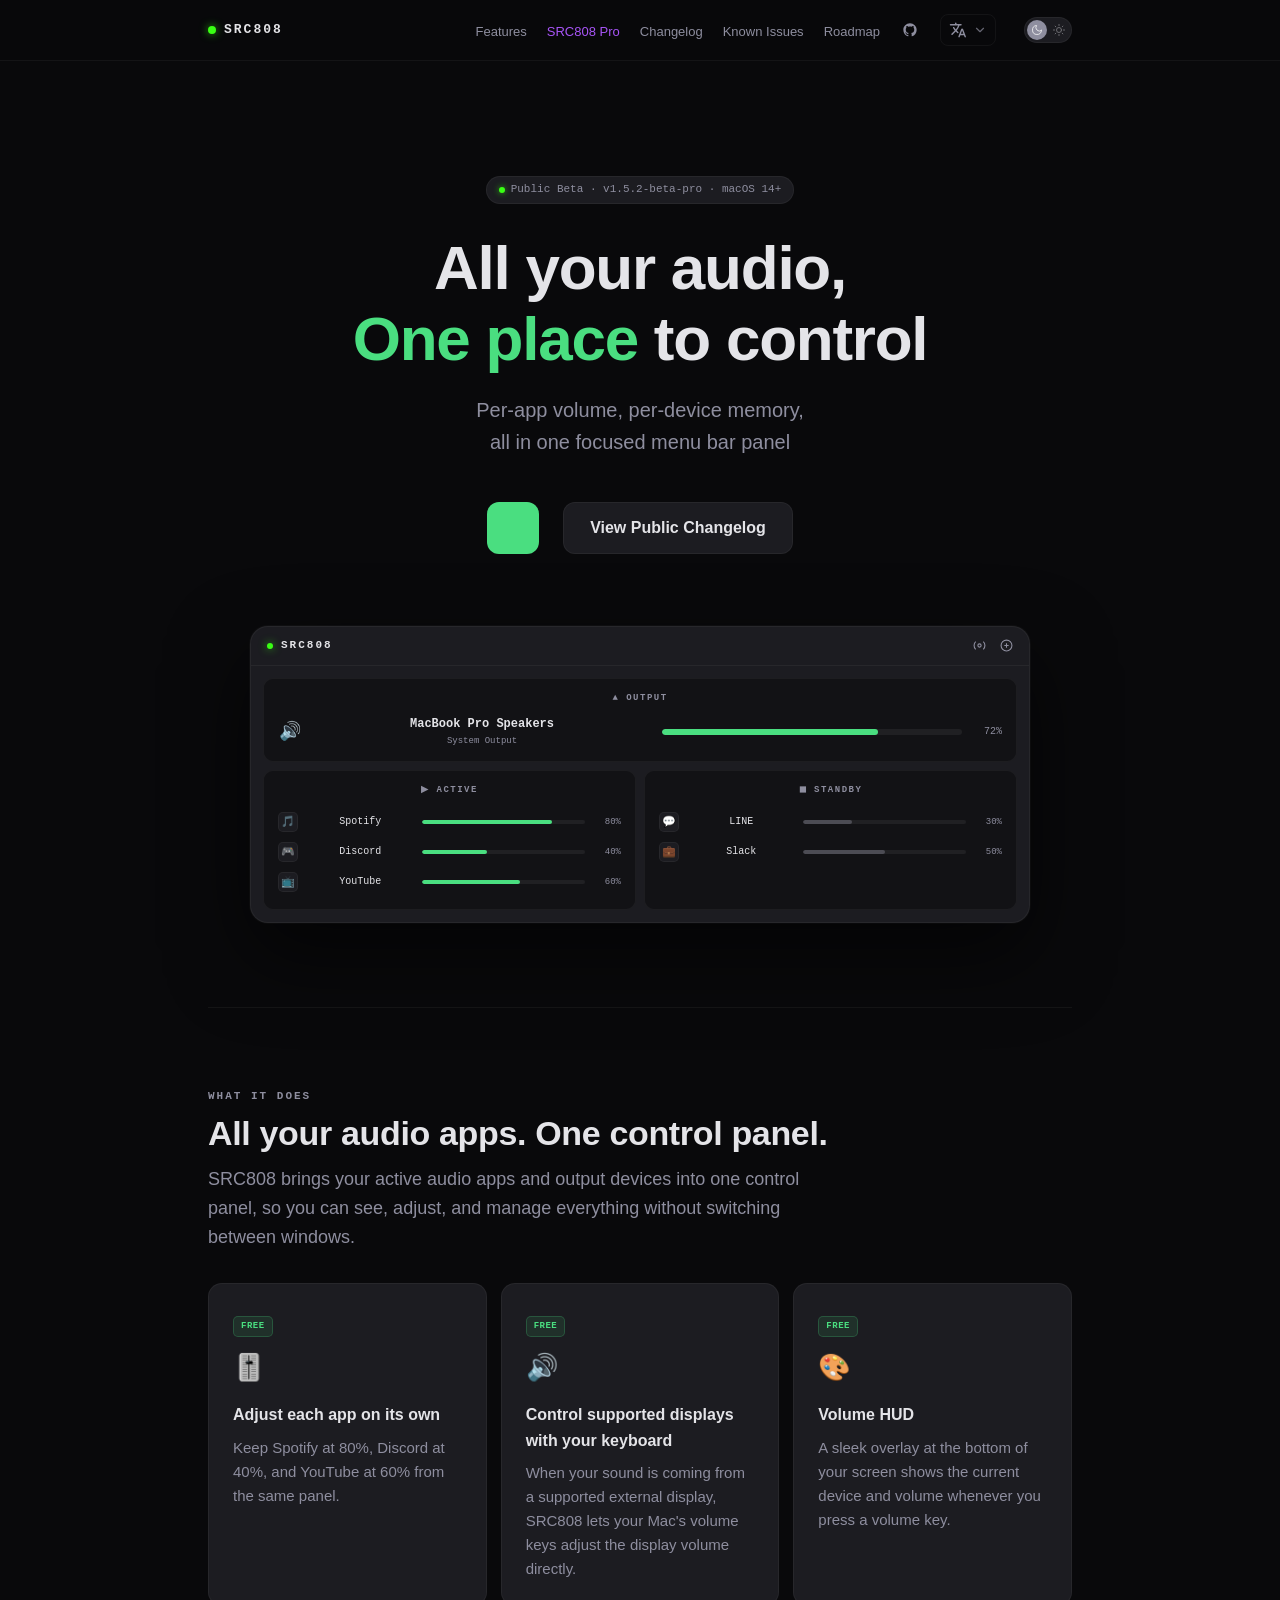
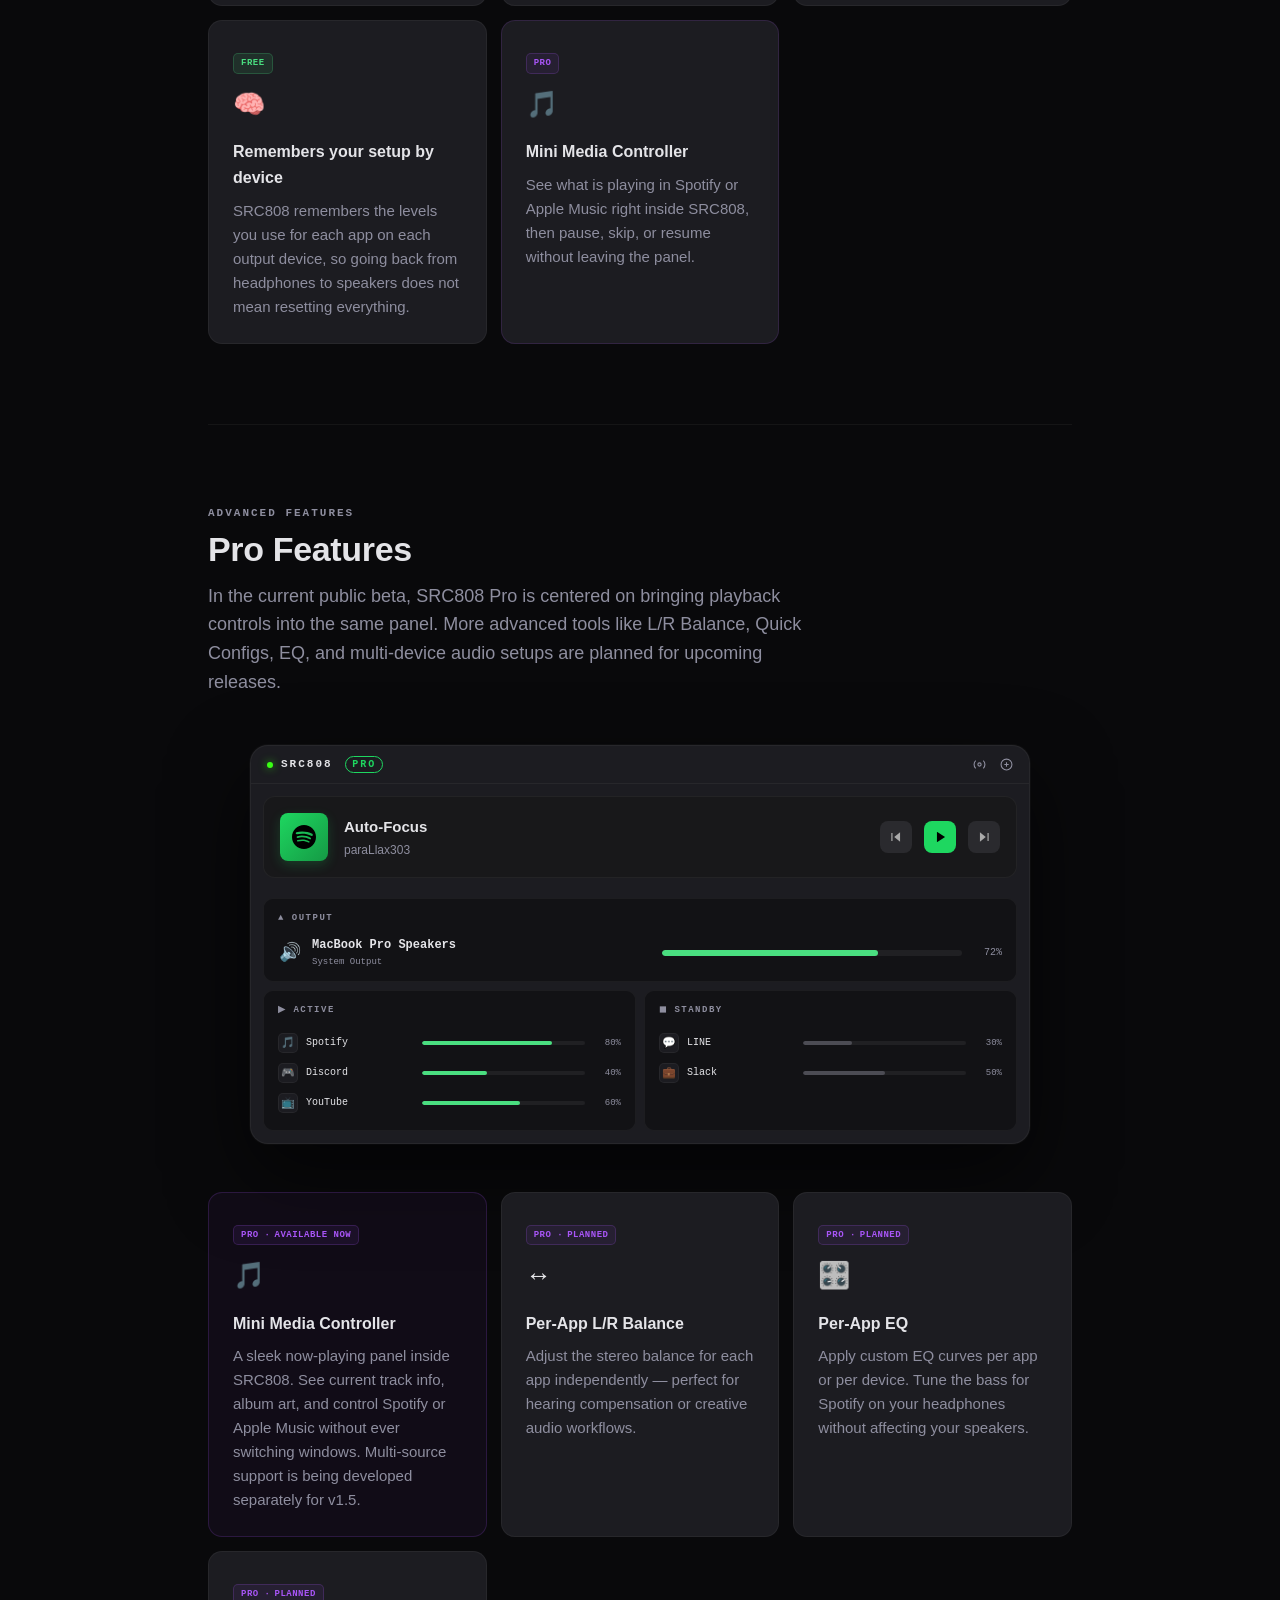
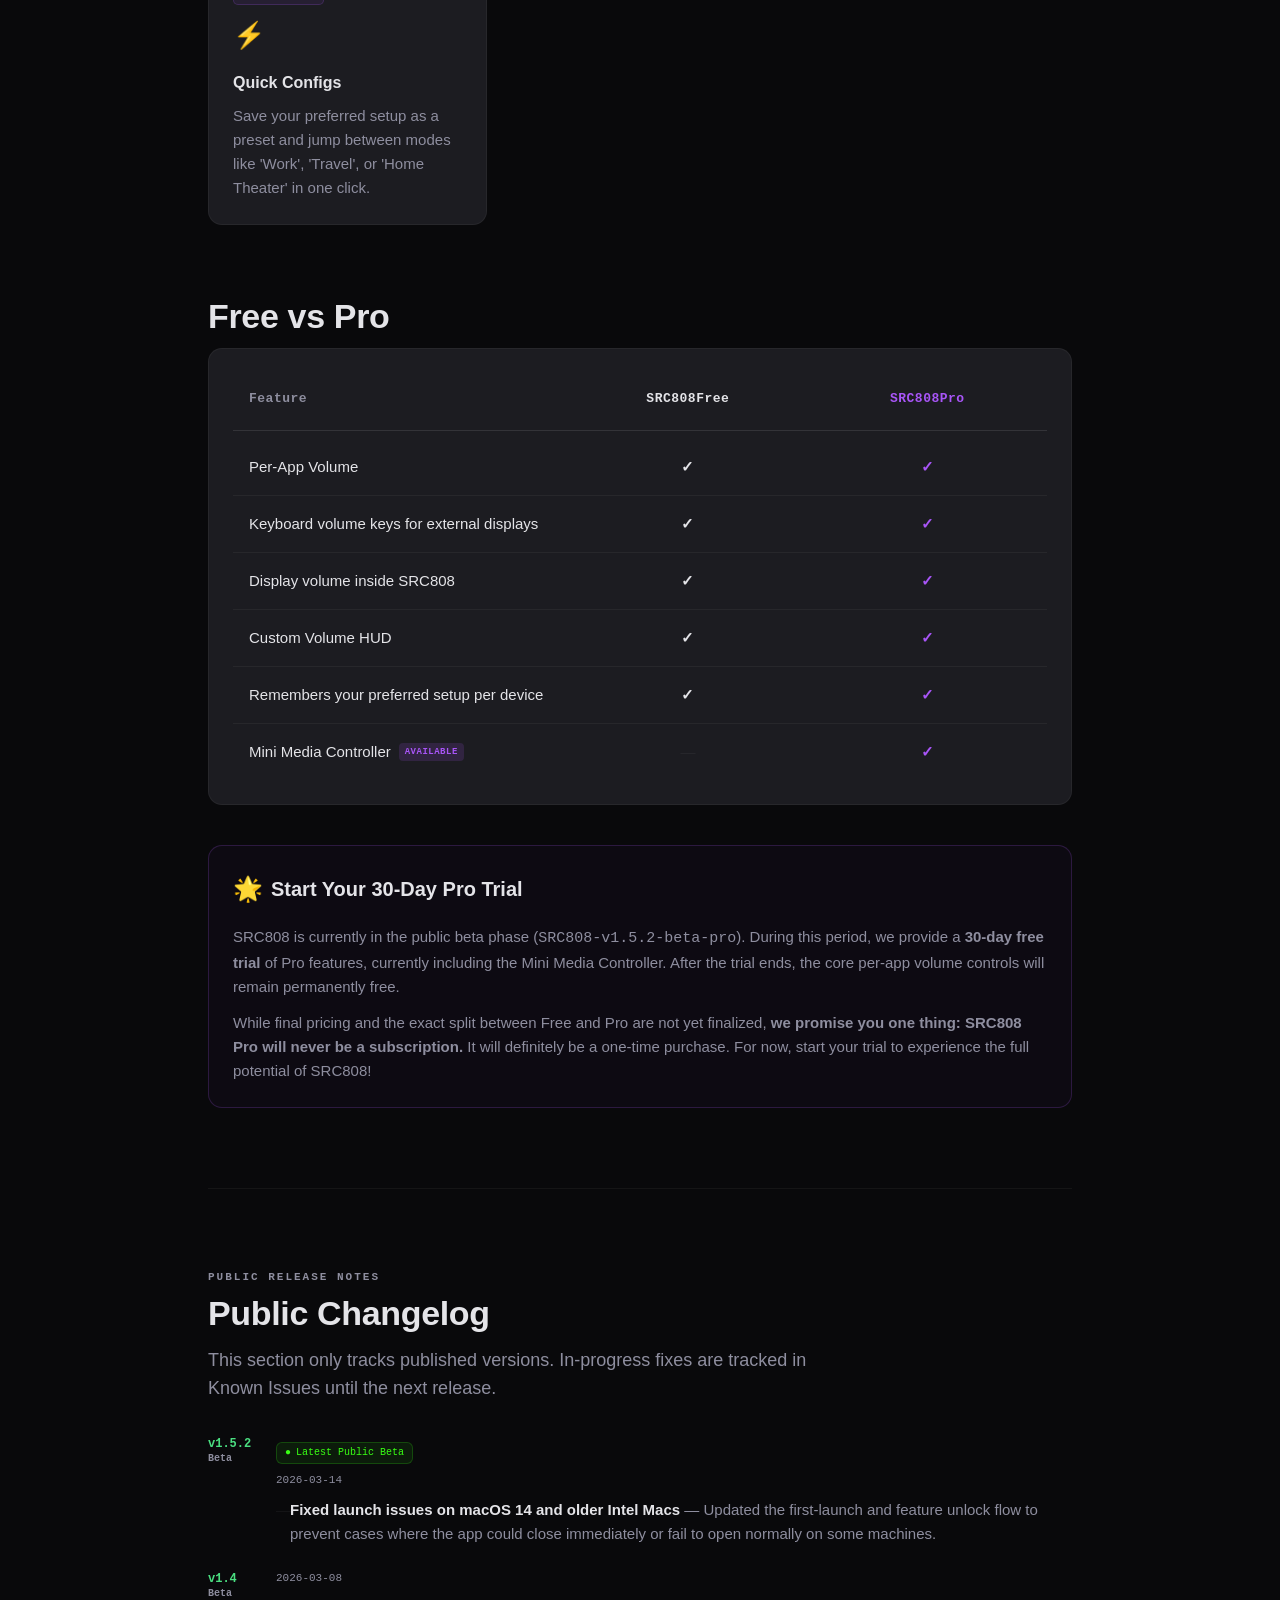
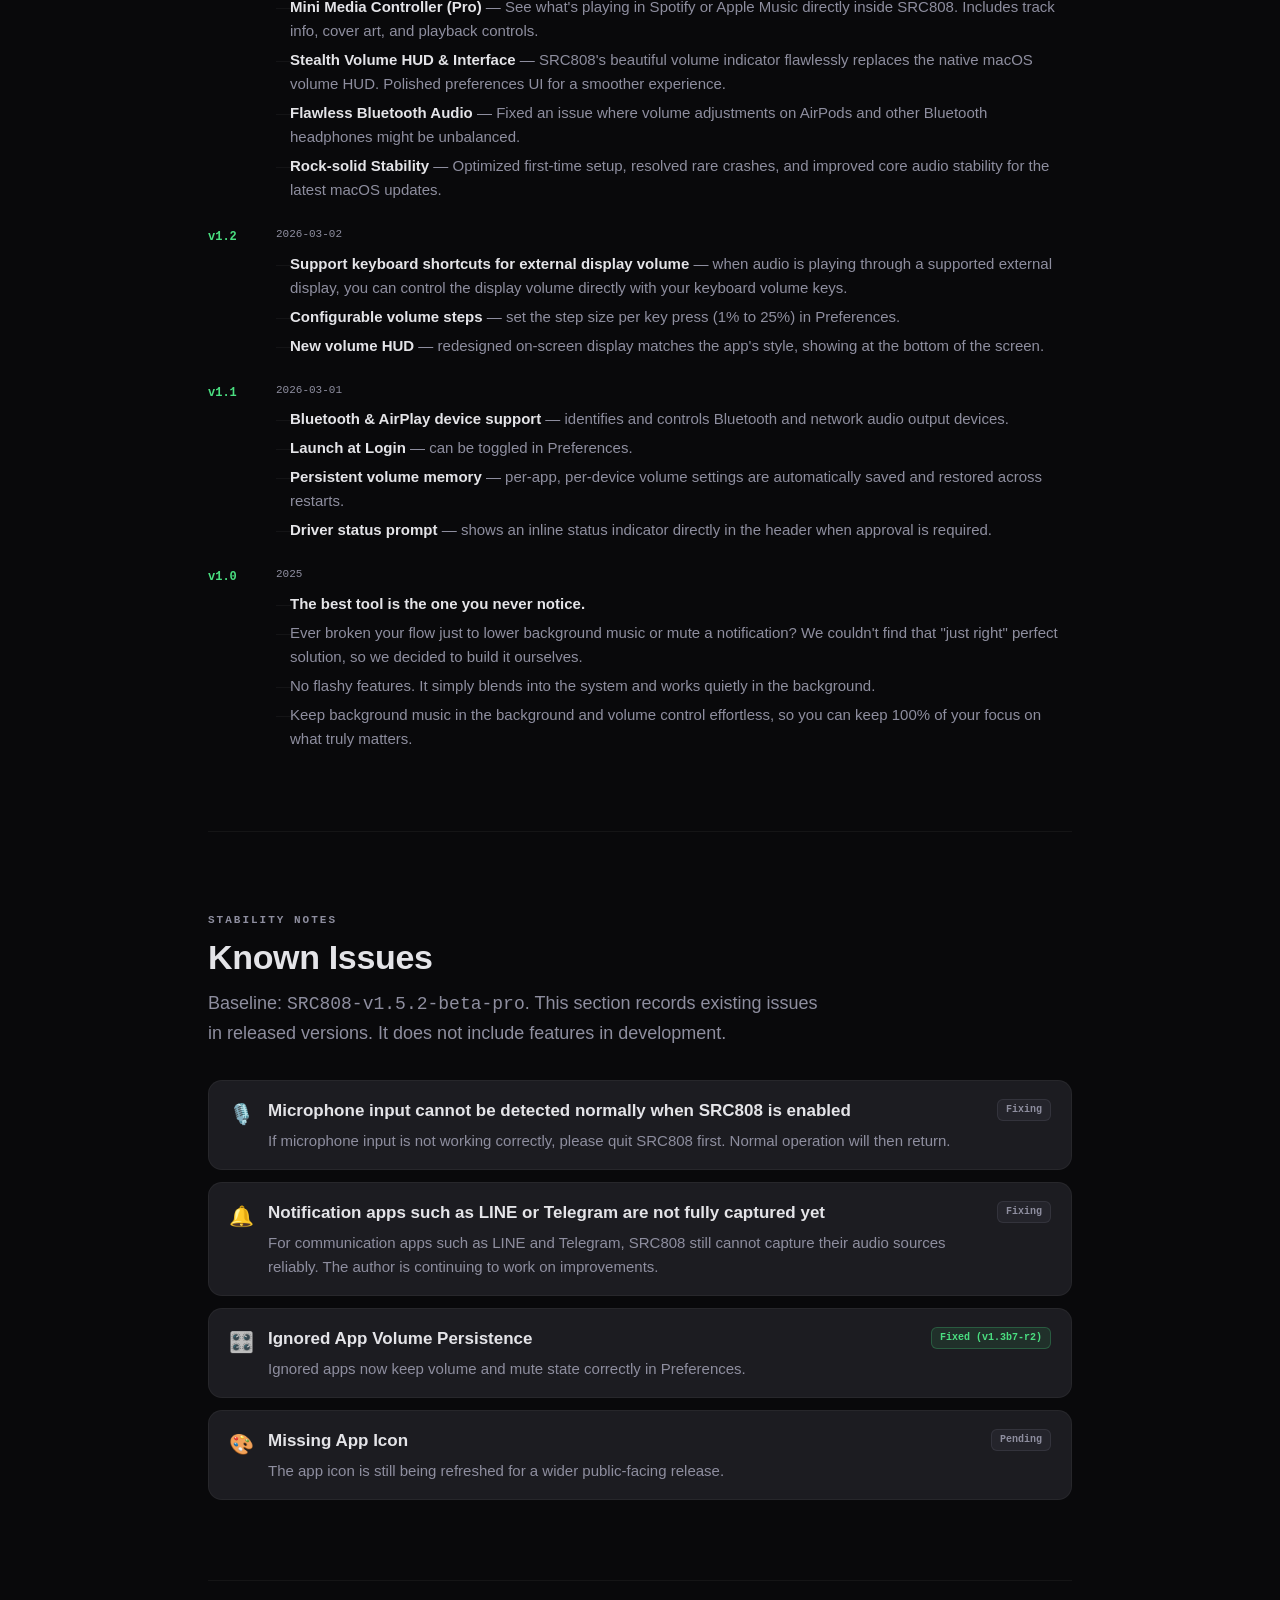
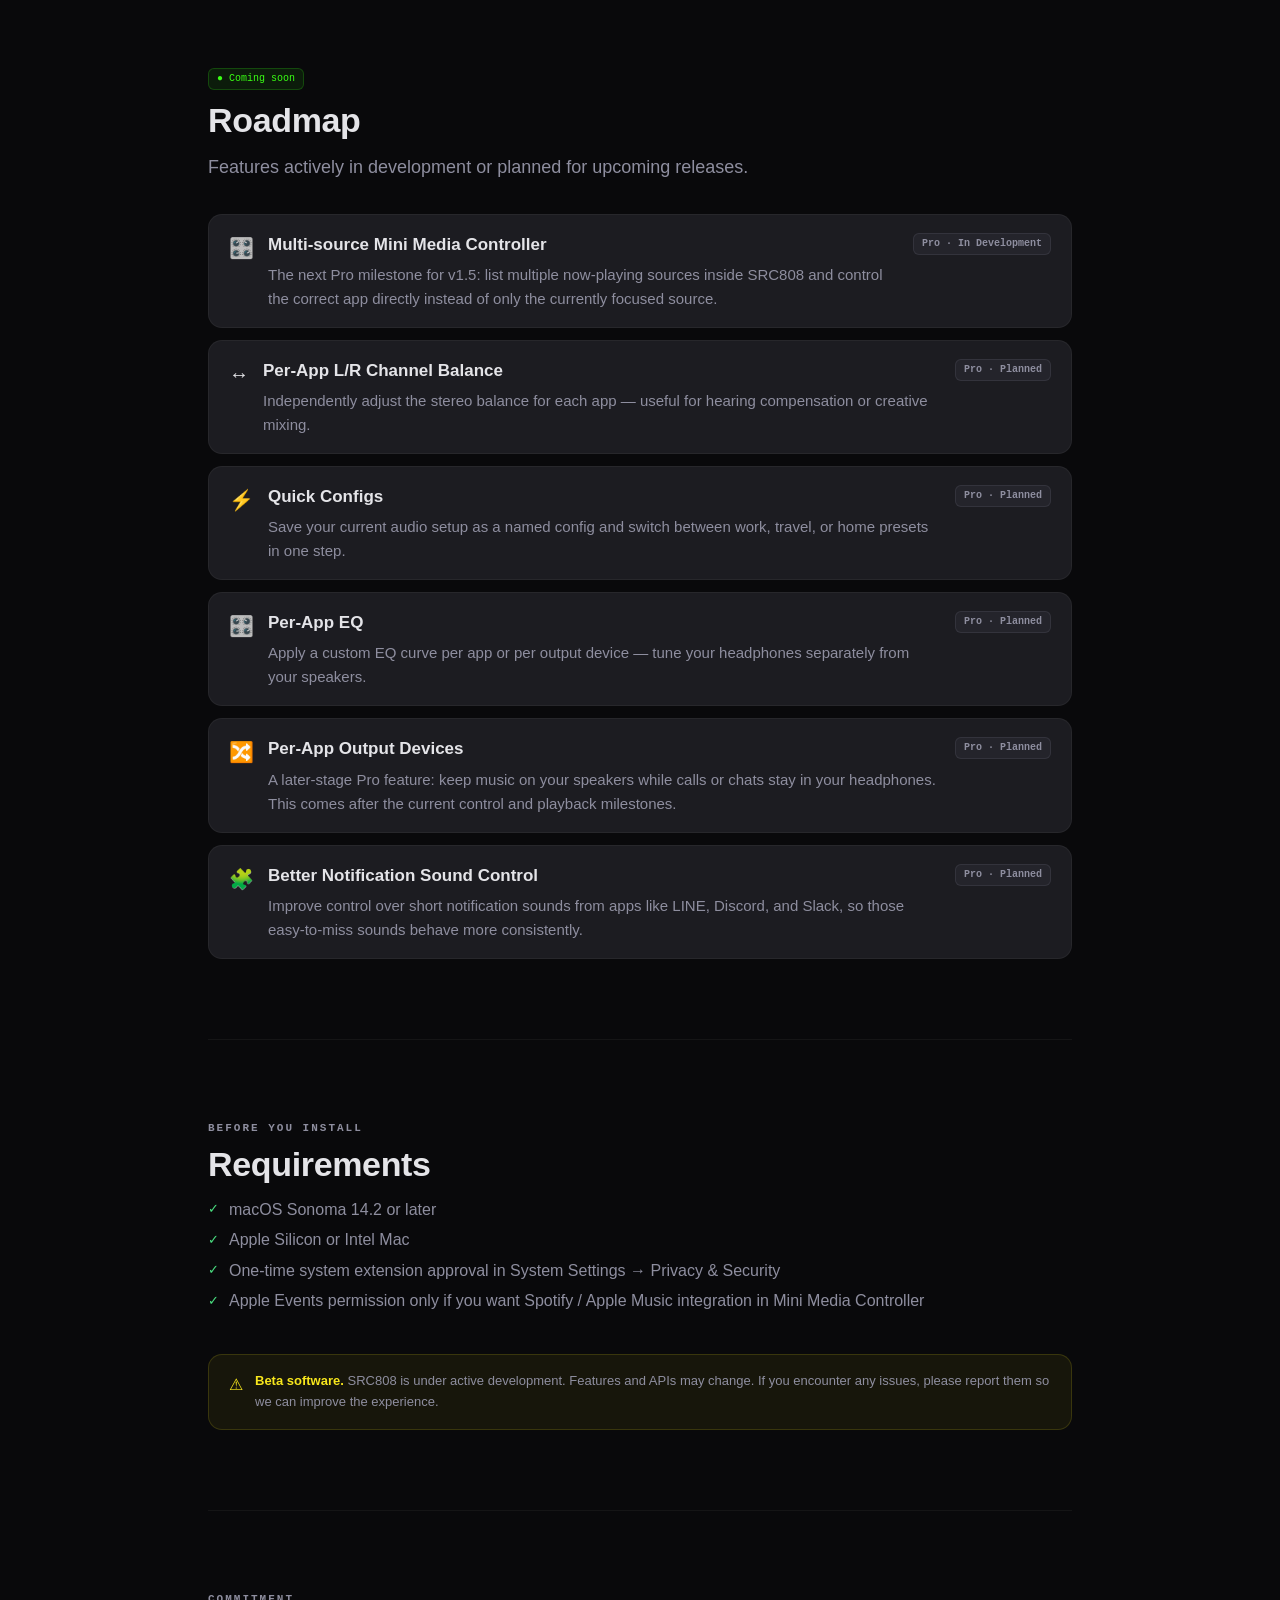
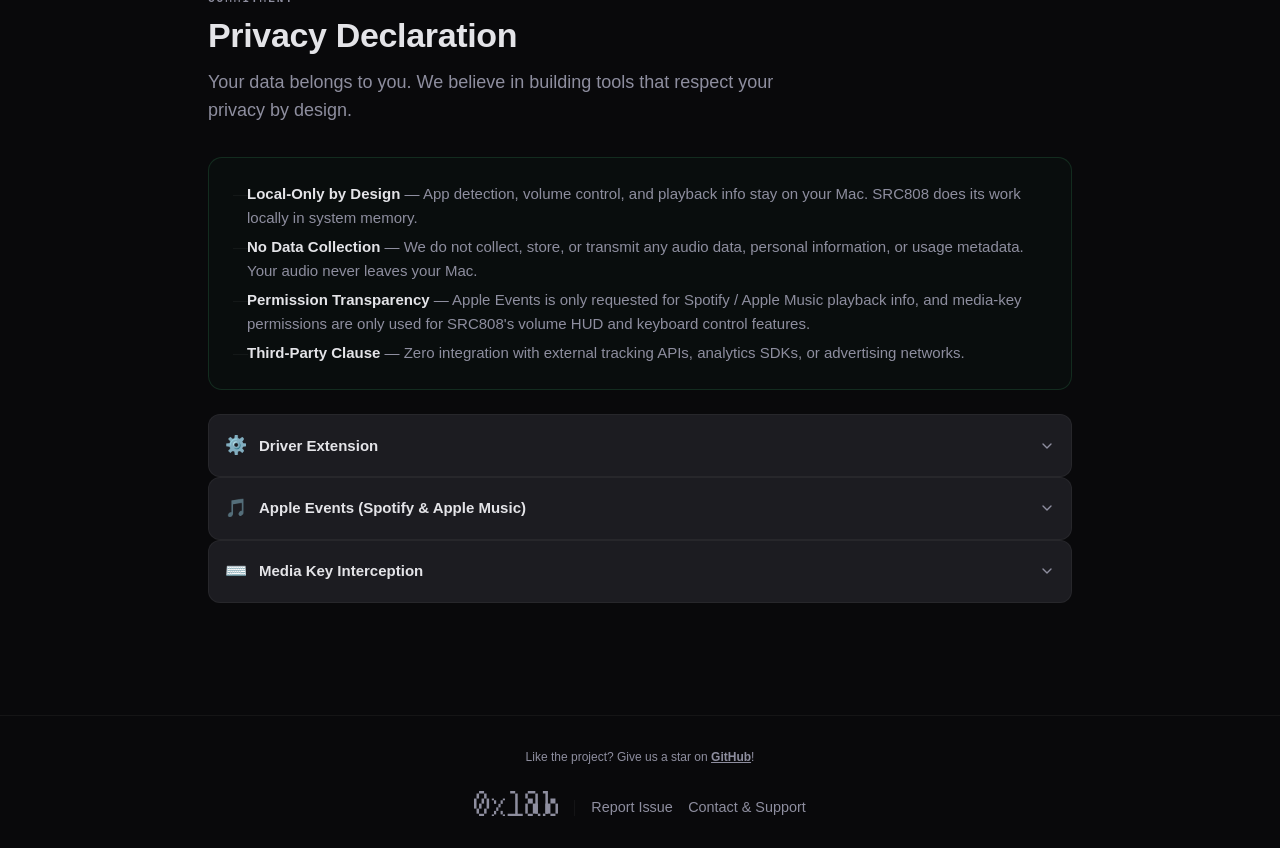
==== commit 03c4cbed: "sync v1.5.2 beta changelog and release notes - update public beta release copy - add v1.5.2 beta cha" ====
--- a/index.html
+++ b/index.html
@@ -1611,7 +1611,7 @@
     <section class="hero">
       <div class="hero-badge">
         <span class="dot"></span>
-        Public Beta · v1.4.1-beta-pro · macOS 14.2+
+        Public Beta · v1.5.2-beta-pro · macOS 14+
       </div>
 
       <h1 data-lang="en">All your audio,<br><span>One place</span> to control</h1>
@@ -1645,11 +1645,11 @@
         <a id="heroDownloadBtn"
           href="https://github.com/0xlab-co/SRC808/releases/download/v1.4.1-beta-pro/SRC808-v1.4.1-beta-pro.dmg"
           class="btn btn-primary" style="margin-right: 12px;">
-          <span data-lang="en" data-version-text>Download v1.4.1-beta-pro</span>
-          <span data-lang="zh" data-version-text>下載 v1.4.1-beta-pro</span>
-          <span data-lang="zh-CN" data-version-text>下载 v1.4.1-beta-pro</span>
-          <span data-lang="ja" data-version-text>v1.4.1-beta-pro ダウンロード</span>
-          <span data-lang="ko" data-version-text>v1.4.1-beta-pro 다운로드</span>
+          <span data-lang="en" data-version-text></span>
+          <span data-lang="zh" data-version-text></span>
+          <span data-lang="zh-CN" data-version-text></span>
+          <span data-lang="ja" data-version-text></span>
+          <span data-lang="ko" data-version-text></span>
         </a>
         <a href="#changelog" class="btn btn-secondary">
           <span data-lang="en">View Public Changelog</span>
@@ -2265,7 +2265,7 @@
 
         <div class="feature-desc" style="margin-top: 16px;">
           <p data-lang="en" style="margin-bottom: 12px;">SRC808 is currently in the public beta phase
-            (<code>SRC808-v1.4.1-beta-pro</code>). During this period, we provide a <strong>30-day free trial</strong>
+            (<code>SRC808-v1.5.2-beta-pro</code>). During this period, we provide a <strong>30-day free trial</strong>
             of Pro features, currently including the Mini Media Controller. After the trial ends, the core per-app
             volume controls will remain permanently free.</p>
           <p data-lang="en">While final pricing and the exact split between Free and Pro are not yet finalized,
@@ -2273,14 +2273,14 @@
             be a one-time purchase. For now, start your trial to experience the full potential of SRC808!
           </p>
 
-          <p data-lang="zh" style="margin-bottom: 12px;">SRC808 目前正處於公開測試（SRC808-v1.4.1-beta-pro）階段。在測試期間，我們提供
+          <p data-lang="zh" style="margin-bottom: 12px;">SRC808 目前正處於公開測試（SRC808-v1.5.2-beta-pro）階段。在測試期間，我們提供
             <strong>30 天的 Pro
               功能免費試用</strong>，目前包含 Mini Media Controller。試用期結束，核心的各 App 音量控制功能將永久免費提供。
           </p>
           <p data-lang="zh">關於未來的正式授權費用，以及免費版與 Pro 版的確切功能劃分雖然尚未定案，<strong>但我們保證 SRC808
               絕對不會採用訂閱制，一定是採一次性買斷</strong>。現在，立即啟動您的試用，盡情體驗 SRC808 的完整功能，如果有任何建議，隨時歡迎與我們分享！</p>
 
-          <p data-lang="zh-CN" style="margin-bottom: 12px;">SRC808 目前正处于公开测试（SRC808-v1.4.1-beta-pro）阶段。在测试期间，我们提供
+          <p data-lang="zh-CN" style="margin-bottom: 12px;">SRC808 目前正处于公开测试（SRC808-v1.5.2-beta-pro）阶段。在测试期间，我们提供
             <strong>30 天的 Pro
               功能免费试用</strong>，目前包含 Mini Media Controller。试用期结束后，核心的各 App 音量控制功能将永久免费提供。
           </p>
@@ -2288,13 +2288,13 @@
               绝对不会采用订阅制，一定是采一次性买断</strong>。现在，立即启动您的试用，尽情体验 SRC808 的完整功能，如果有任何建议，随时欢迎与我们分享！</p>
 
           <p data-lang="ja" style="margin-bottom: 12px;">
-            SRC808は現在、公開テスト（<code>SRC808-v1.4.1-beta-pro</code>）段階にあります。この期間中は、現在Mini Media
+            SRC808は現在、公開テスト（<code>SRC808-v1.5.2-beta-pro</code>）段階にあります。この期間中は、現在Mini Media
             Controllerを含むPro機能を<strong>30日間無料でお試し</strong>いただけます。試用期間終了後も、各アプリの音量コントロールというコア機能は永久に無料で利用できます。
           </p>
           <p data-lang="ja">最終的な価格やFree版とPro版の正確な機能の分割はまだ確定していませんが、<strong>1つお約束します：SRC808
               Proがサブスクリプションになることは絶対にありません。</strong> 必ず買い切り型の購入となります。今すぐトライアルを開始して、SRC808の可能性を最大限に体験してください！</p>
 
-          <p data-lang="ko" style="margin-bottom: 12px;">SRC808은 현재 공개 테스트(<code>SRC808-v1.4.1-beta-pro</code>) 단계에
+          <p data-lang="ko" style="margin-bottom: 12px;">SRC808은 현재 공개 테스트(<code>SRC808-v1.5.2-beta-pro</code>) 단계에
             있습니다. 이 기간 동안 현재 Mini
             Media Controller를 포함한 Pro 기능을 <strong>30일 동안 무료로 체험</strong>할 수 있습니다. 체험 기간이 끝난 뒤에도 각 앱 볼륨 제어라는 핵심 기능은 영구적으로
             무료로 제공됩니다.
@@ -2340,7 +2340,7 @@
       <div class="changelog">
 
         <div class="cl-entry">
-          <div class="cl-version" style="line-height: 1.2;">v1.4.1<br><span
+          <div class="cl-version" style="line-height: 1.2;">v1.5.2<br><span
               style="font-size: 10px; color: var(--muted);">Beta</span></div>
           <div class="cl-body">
             <div class="cl-badge">●
@@ -2350,59 +2350,25 @@
               <span data-lang="ja">最新の公開ベータ</span>
               <span data-lang="ko">최신 공개 베타</span>
             </div>
-            <div class="cl-date">2026-03-11</div>
+            <div class="cl-date">2026-03-14</div>
             <ul class="cl-items" data-lang="en">
-              <li><strong>In-App Update Notifications</strong> — SRC808 now automatically checks for the latest GitHub
-                releases. When a new version is available, a green "UPDATE" pill will appear at the top of the panel.
-              </li>
-              <li><strong>30-Day Pro Trial</strong> — Added a 30-day free trial for all Pro features. You can now check
-                your remaining trial days in Preferences and easily view your current license status directly on the top
-                header.</li>
-              <li><strong>External Display Mute Fix</strong> — Resolved an issue where muting an external monitor (via
-                HDMI/DP) would show a red mute icon but fail to actually stop the audio.</li>
-              <li><strong>Mini Media Controller Sync</strong> — Fixed a bug where closing Spotify or Apple Music would
-                leave outdated track info on the controller. The controller now perfectly syncs with the app's actual
-                running state.</li>
-              <li><strong>0% Volume Visual Fix</strong> — Fixed an issue where manually dragging the volume slider to 0%
-                did not trigger the mute icon. The UI now correctly reflects the muted state at 0%.</li>
+              <li><strong>Fixed launch issues on macOS 14 and older Intel Macs</strong> — Updated the first-launch and
+                feature unlock flow to prevent cases where the app could close immediately or fail to open normally on
+                some machines.</li>
             </ul>
             <ul class="cl-items" data-lang="zh">
-              <li><strong>內建版本更新通知</strong>——應用程式現在會自動檢查 GitHub 的最新版本。當有新版本釋出時，面板頂部會顯示醒目的「UPDATE」提示，點擊即可快速前往下載。</li>
-              <li><strong>Pro 專業版 30 天免費試用</strong>——新增了 Pro 版本的試用機制。現在您可以在偏好設定中查看試用倒數天數，並在頂部狀態標籤清楚了解目前的授權狀態。</li>
-              <li><strong>修復外接螢幕靜音失效問題</strong>——解決了部分透過 HDMI 或 DP 連接的外接螢幕，在按下靜音鍵後「圖示變紅但聲音仍持續外放」的問題。</li>
-              <li><strong>修正 Mini Media Controller 資訊殘留</strong>——解決了當您完全關閉 Spotify 或 Apple Music 後，播放控制器仍會卡在上一首歌曲資訊的問題。
-              </li>
-              <li><strong>音量歸零視覺修正</strong>——修復了手動將音量滑桿拉至 0% 時，介面沒有正確顯示「靜音圖示」的錯誤；同時確保在此狀態下取消靜音時，音量能正確恢復。</li>
+              <li><strong>修正 macOS 14 與舊款 Intel Mac 的啟動問題</strong>——調整首次啟動與功能解鎖流程，解決部分裝置上可能直接關閉或無法正常開啟的情況。</li>
             </ul>
             <ul class="cl-items" data-lang="zh-CN">
-              <li><strong>内置版本更新通知</strong>——应用程序现在会自动检查 GitHub 的最新版本。当有新版本释出时，面板顶部会显示醒目的“UPDATE”提示，点击即可快速前往下载。</li>
-              <li><strong>Pro 专家版 30 天免费试用</strong>——新增了 Pro 版本的试用机制。现在您可以在偏好设置中查看试用倒数天数，并在顶部状态标签清楚了解目前的授权状态。</li>
-              <li><strong>修复外接显示器静音失效问题</strong>——解决了部分通过 HDMI 或 DP 连接的外接显示器，在按下静音键后“图标变红但声音仍持续外放”的问题。</li>
-              <li><strong>修正 Mini Media Controller 信息残留</strong>——解决了当您完全关闭 Spotify 或 Apple Music 后，播放控制器仍会卡在上一首歌曲信息的问题。
-              </li>
-              <li><strong>音量归零视觉修正</strong>——修复了手动将音量滑块拉至 0% 时，界面没有正确显示“静音图标”的错误；同时确保在此状态下取消静音时，音量能正确恢复。</li>
+              <li><strong>修复 macOS 14 与旧款 Intel Mac 的启动问题</strong>——调整首次启动与功能解锁流程，解决部分设备上可能直接关闭或无法正常打开的情况。</li>
             </ul>
             <ul class="cl-items" data-lang="ja">
-              <li><strong>アプリ内アップデート通知</strong> —
-                SRC808は最新のGitHubリリースを自動的に確認するようになりました。新しいバージョンが利用可能な場合、パネル上部に「UPDATE」通知が表示されます。</li>
-              <li><strong>30日間のProトライアル</strong> —
-                すべてのPro機能に対する30日間の無料トライアルを追加しました。環境設定で残り日数を確認でき、上部ヘッダーで現在のライセンスステータスを簡単に確認できます。</li>
-              <li><strong>外部ディスプレイのミュート修正</strong> —
-                HDMI/DP経由で外部モニターをミュートした際、赤いミュートアイコンが表示されるにもかかわらず実際の音声が停止しない問題を解決しました。</li>
-              <li><strong>ミニメディアコントローラーの同期</strong> — SpotifyやApple
-                Musicを閉じた後も古いトラック情報が残るバグを修正しました。コントローラーはアプリの実際の実行状態と完全に同期するようになりました。</li>
-              <li><strong>0%音量の視覚的修正</strong> — 音量スライダーを手動で0%にドラッグした際にミュートアイコンがトリガーされない問題を修正しました。</li>
+              <li><strong>macOS 14 と旧型 Intel Mac の起動問題を修正</strong> —
+                初回起動と機能アンロックの流れを見直し、一部の環境でアプリがすぐ終了したり正常に開けなかったりする問題を解消しました。</li>
             </ul>
             <ul class="cl-items" data-lang="ko">
-              <li><strong>앱 내 업데이트 알림</strong> — SRC808은 이제 최신 GitHub 릴리스를 자동으로 확인합니다. 새 버전을 사용할 수 있는 경우 패널 상단에 "UPDATE"
-                알림이 표시됩니다.</li>
-              <li><strong>30일 Pro 체험</strong> — 모든 Pro 기능에 대한 30일 무료 체험을 추가했습니다. 환경 설정에서 남은 체험 일수를 확인할 수 있으며 상단 헤더에서 현재
-                라이선스 상태를 쉽게 볼 수 있습니다.</li>
-              <li><strong>외부 디스플레이 음소거 수정</strong> — HDMI/DP를 통해 외부 모니터를 음소거할 때 빨간색 음소거 아이콘이 표시되지만 실제로 오디오가 멈추지 않는 문제를
-                해결했습니다.</li>
-              <li><strong>미니 미디어 컨트롤러 동기화</strong> — Spotify 또는 Apple Music을 닫은 후에도 오래된 트랙 정보가 컨트롤러에 남는 버그를 수정했습니다. 이제
-                앱의 실제 실행 상태와 완벽하게 동기화됩니다.</li>
-              <li><strong>0% 볼륨 시각적 수정</strong> — 수동으로 볼륨 슬라이더를 0%로 드래그할 때 음소거 아이콘이 트리거되지 않는 문제를 수정했습니다.</li>
+              <li><strong>macOS 14 및 구형 Intel Mac의 실행 문제 수정</strong> — 첫 실행과 기능 활성화 흐름을 조정해 일부 기기에서 앱이 바로 종료되거나 정상적으로
+                열리지 않던 문제를 해결했습니다.</li>
             </ul>
           </div>
         </div>
@@ -2458,30 +2424,32 @@
           <div class="cl-body">
             <div class="cl-date">2026-03-02</div>
             <ul class="cl-items" data-lang="en">
-              <li><strong>Volume keys follow current output</strong> — supports Bluetooth headphones, USB DACs, and
-                external displays.</li>
+              <li><strong>Support keyboard shortcuts for external display volume</strong> — when audio is playing
+                through a supported external display, you can control the display volume directly with your keyboard
+                volume keys.</li>
               <li><strong>Configurable volume steps</strong> — set the step size per key press (1% to 25%) in
                 Preferences.</li>
               <li><strong>New volume HUD</strong> — redesigned on-screen display matches the app's style, showing at the
                 bottom of the screen.</li>
             </ul>
             <ul class="cl-items" data-lang="zh">
-              <li><strong>音量鍵支援更多輸出裝置</strong>——藍牙耳機、USB DAC 可自然跟隨目前輸出；支援的外接螢幕也能直接用鍵盤音量鍵調整。</li>
+              <li><strong>支援外接螢幕調整音量</strong>——當聲音輸出到支援的外接螢幕時，可直接用鍵盤音量鍵控制螢幕音量。</li>
               <li><strong>可自定音量步幅</strong>——在偏好設定中設定每次按鍵增減幅度（1%～25%）。</li>
               <li><strong>全新音量 HUD</strong>——重新設計的提示介面，與 App 風格一致，顯示於螢幕底部。</li>
             </ul>
             <ul class="cl-items" data-lang="zh-CN">
-              <li><strong>音量键支持更多输出设备</strong>——蓝牙耳机、USB DAC 可自然跟随当前输出；支持的外接显示器也能直接用键盘音量键调整。</li>
+              <li><strong>支持用键盘快捷键调整外接显示器音量</strong>——当声音输出到支持的外接显示器时，可直接用键盘音量键控制显示器音量。</li>
               <li><strong>可自定义音量步幅</strong>——在偏好设置中设定每次按键增减幅度（1%～25%）。</li>
               <li><strong>全新音量 HUD</strong>——重新设计的提示界面，与 App 风格一致，显示于屏幕底部。</li>
             </ul>
             <ul class="cl-items" data-lang="ja">
-              <li><strong>音量キーが現在の出力に追従</strong> — Bluetoothヘッドフォン、USB DAC、外部ディスプレイをサポート。</li>
+              <li><strong>外部ディスプレイ音量のキーボード操作に対応</strong> — 音声の出力先が対応する外部ディスプレイなら、キーボードの音量キーでそのままディスプレイ音量を調整できます。</li>
               <li><strong>設定可能な音量ステップ</strong> — キーを押すごとのステップサイズ（1%〜25%）を設定できます。</li>
               <li><strong>新しい音量HUD</strong> — アプリのスタイルに合わせた新しい画面表示。</li>
             </ul>
             <ul class="cl-items" data-lang="ko">
-              <li><strong>현재 출력을 따르는 볼륨 키</strong> — 블루투스 헤드폰, USB DAC 및 외부 디스플레이를 지원합니다.</li>
+              <li><strong>외부 디스플레이 볼륨 키보드 조절 지원</strong> — 소리가 지원되는 외부 디스플레이로 나갈 때 키보드의 볼륨 키로 디스플레이 볼륨을 직접 조절할 수 있습니다.
+              </li>
               <li><strong>구성 가능한 볼륨 단계</strong> — 키 누름당 단계 크기(1%~25%)를 설정할 수 있습니다.</li>
               <li><strong>새로운 볼륨 HUD</strong> — 앱 스타일에 맞춘 새로운 화면 표시 디자인.</li>
             </ul>
@@ -2587,21 +2555,21 @@
       </h2>
 
       <p class="section-sub" data-lang="en">
-        Baseline: <code>SRC808-v1.4.1-beta-pro</code>. This section records existing issues in released versions. It
+        Baseline: <code>SRC808-v1.5.2-beta-pro</code>. This section records existing issues in released versions. It
         does
         not include features in development.
       </p>
       <p class="section-sub" data-lang="zh">
-        基準版本：<code>SRC808-v1.4.1-beta-pro</code>。此區塊記錄已發佈版本尚存在的問題，不包含開發中功能。
+        基準版本：<code>SRC808-v1.5.2-beta-pro</code>。此區塊記錄已發佈版本尚存在的問題，不包含開發中功能。
       </p>
       <p class="section-sub" data-lang="zh-CN">
-        基准版本：<code>SRC808-v1.4.1-beta-pro</code>。此区块记录已发布版本尚存在的问题，不包含开发中功能。
+        基准版本：<code>SRC808-v1.5.2-beta-pro</code>。此区块记录已发布版本尚存在的问题，不包含开发中功能。
       </p>
       <p class="section-sub" data-lang="ja">
-        基準バージョン：<code>SRC808-v1.4.1-beta-pro</code>。このセクションではリリース済みバージョンの既存の問題を記録しており、開発中の機能は含まれません。
+        基準バージョン：<code>SRC808-v1.5.2-beta-pro</code>。このセクションではリリース済みバージョンの既存の問題を記録しており、開発中の機能は含まれません。
       </p>
       <p class="section-sub" data-lang="ko">
-        기준 버전：<code>SRC808-v1.4.1-beta-pro</code>。이 섹션은 출시된 버전의 기존 문제를 기록하며 개발 중인 기능은 포함하지 않습니다.
+        기준 버전：<code>SRC808-v1.5.2-beta-pro</code>。이 섹션은 출시된 버전의 기존 문제를 기록하며 개발 중인 기능은 포함하지 않습니다.
       </p>
 
       <div class="roadmap">
@@ -3556,11 +3524,13 @@
         if (!releases || releases.length === 0) return;
         const data = releases[0]; // Take the most recent release (includes pre-releases)
 
-        // Find .dmg asset
-        const dmgAsset = data.assets.find(a => a.name.toLowerCase().endsWith('.dmg'));
-        if (!dmgAsset) return;
-
-        const downloadUrl = dmgAsset.browser_download_url;
+        // Prefer .dmg, but fall back to .zip if needed
+        const releaseAsset =
+          data.assets.find(a => a.name.toLowerCase().endsWith('.dmg')) ||
+          data.assets.find(a => a.name.toLowerCase().endsWith('.zip'));
+        if (!releaseAsset) return;
+
+        const downloadUrl = releaseAsset.browser_download_url;
         const tagName = data.tag_name;
 
         // Update Button Links
@@ -3569,9 +3539,17 @@
           if (btn) btn.href = downloadUrl;
         });
 
-        // Update Version Text in Spans (replaces vx.x.x... patterns)
+        // Update Hero Download Button Text by Locale
+        const versionTextMap = {
+          en: `Download ${tagName}`,
+          zh: `下載 ${tagName}`,
+          'zh-CN': `下载 ${tagName}`,
+          ja: `${tagName} ダウンロード`,
+          ko: `${tagName} 다운로드`
+        };
         document.querySelectorAll('[data-version-text]').forEach(el => {
-          el.textContent = el.textContent.replace(/v\d+\.\d+\.\d+[^ ]*/, tagName);
+          const lang = el.getAttribute('data-lang');
+          el.textContent = versionTextMap[lang] || tagName;
         });
 
       } catch (err) {
@@ -3583,4 +3561,4 @@
 
 </body>
 
-</html>+</html>
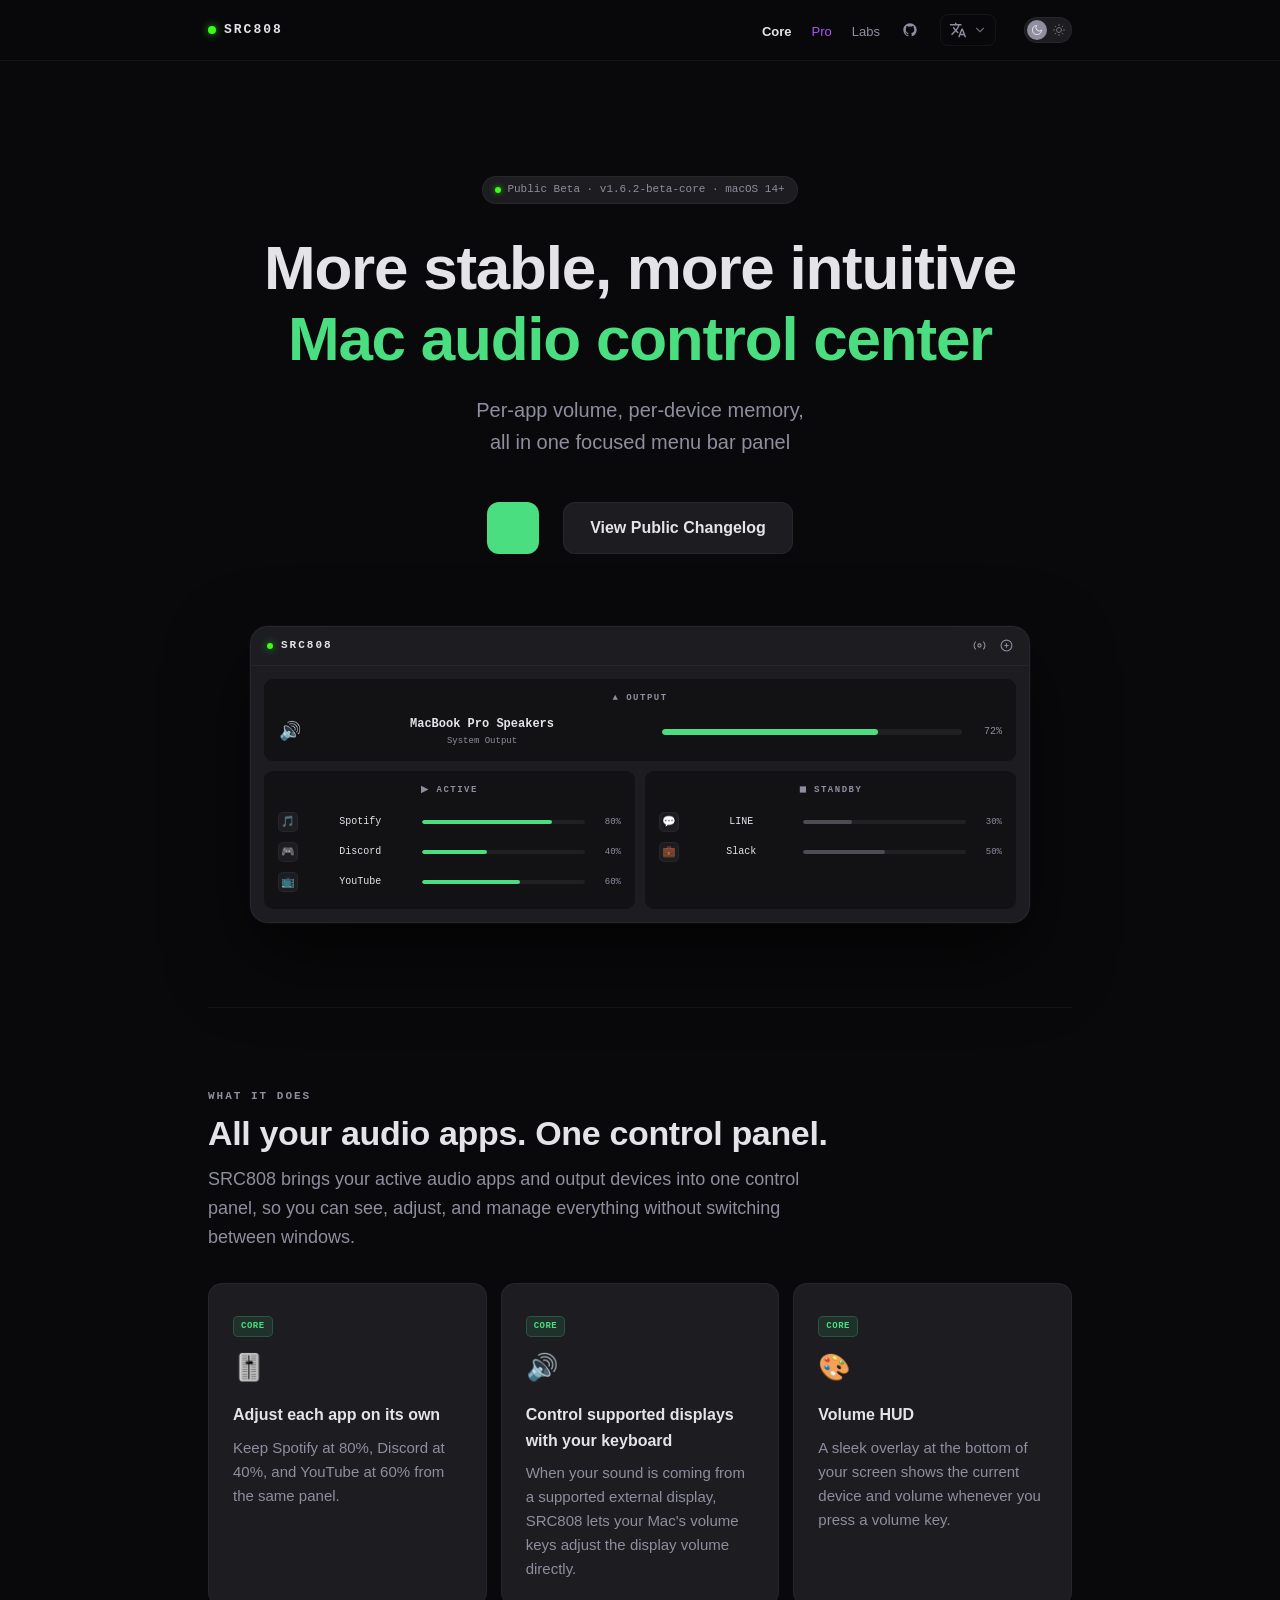
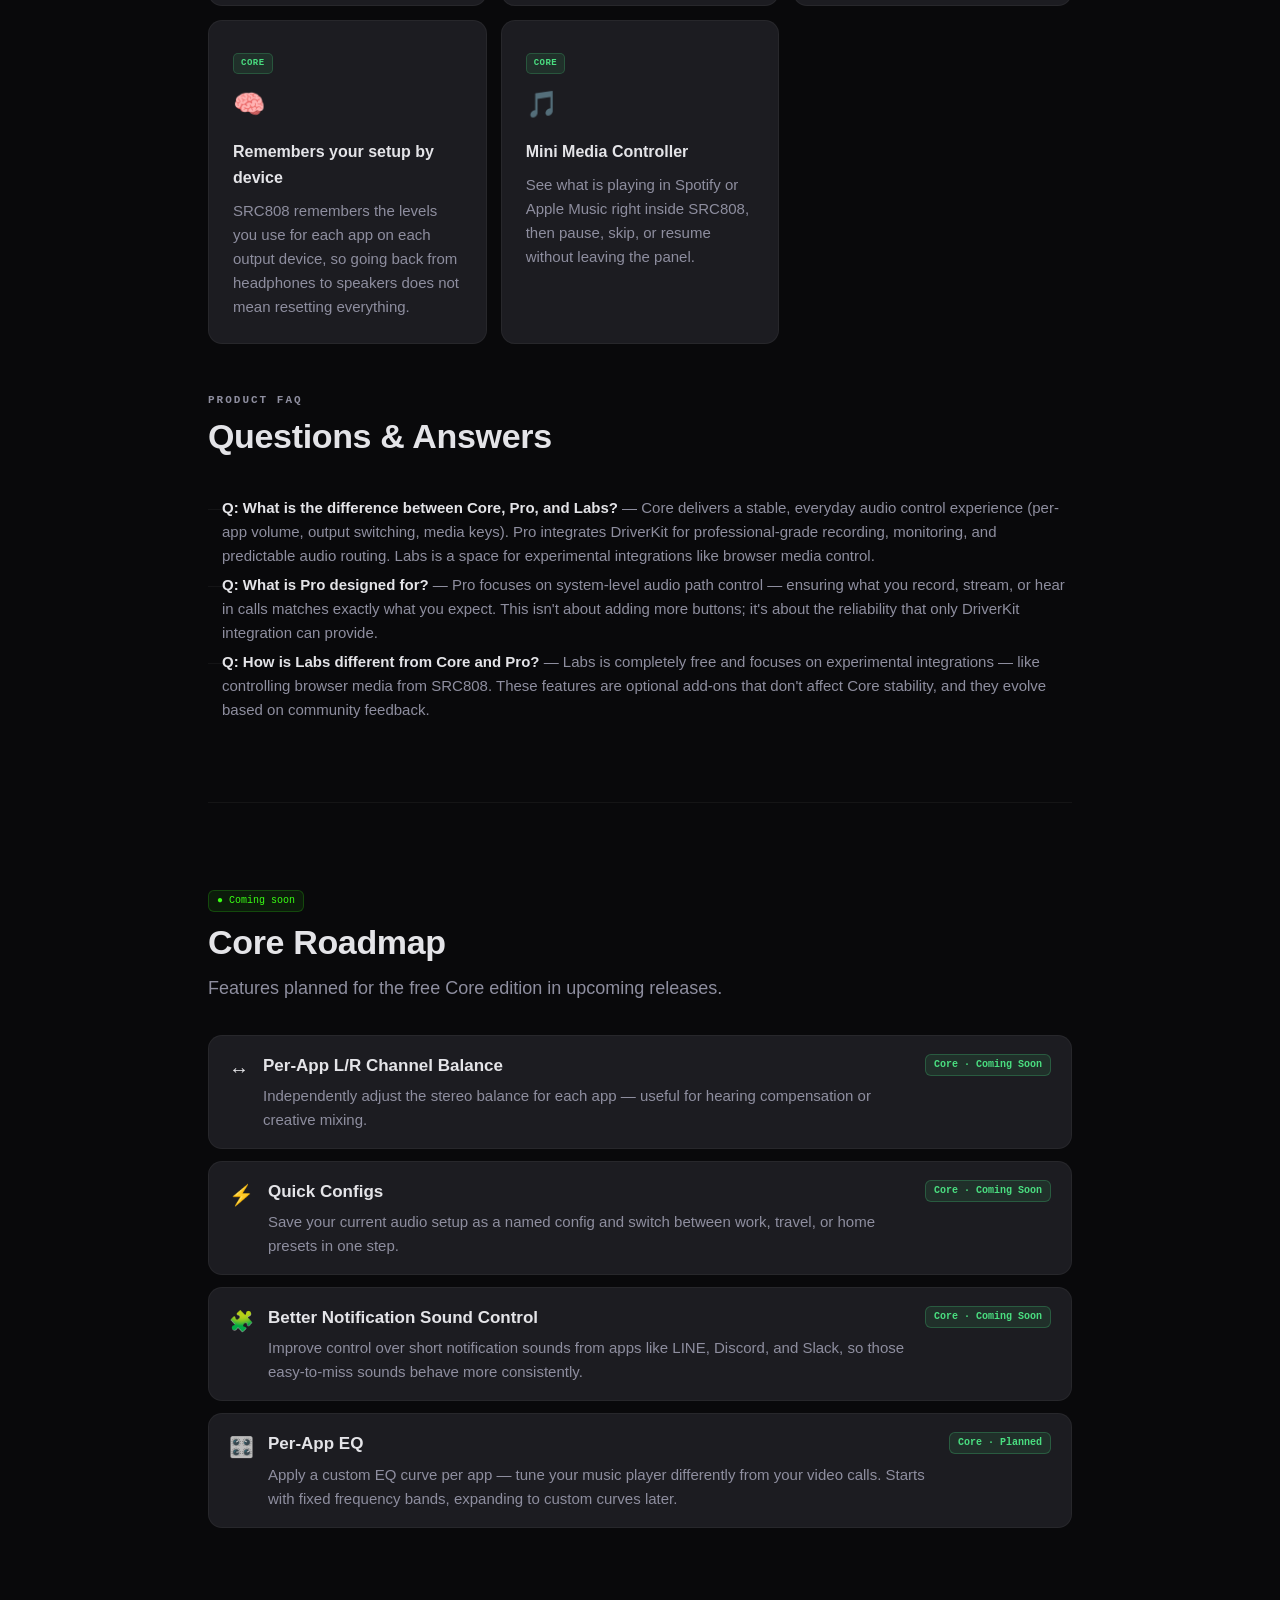
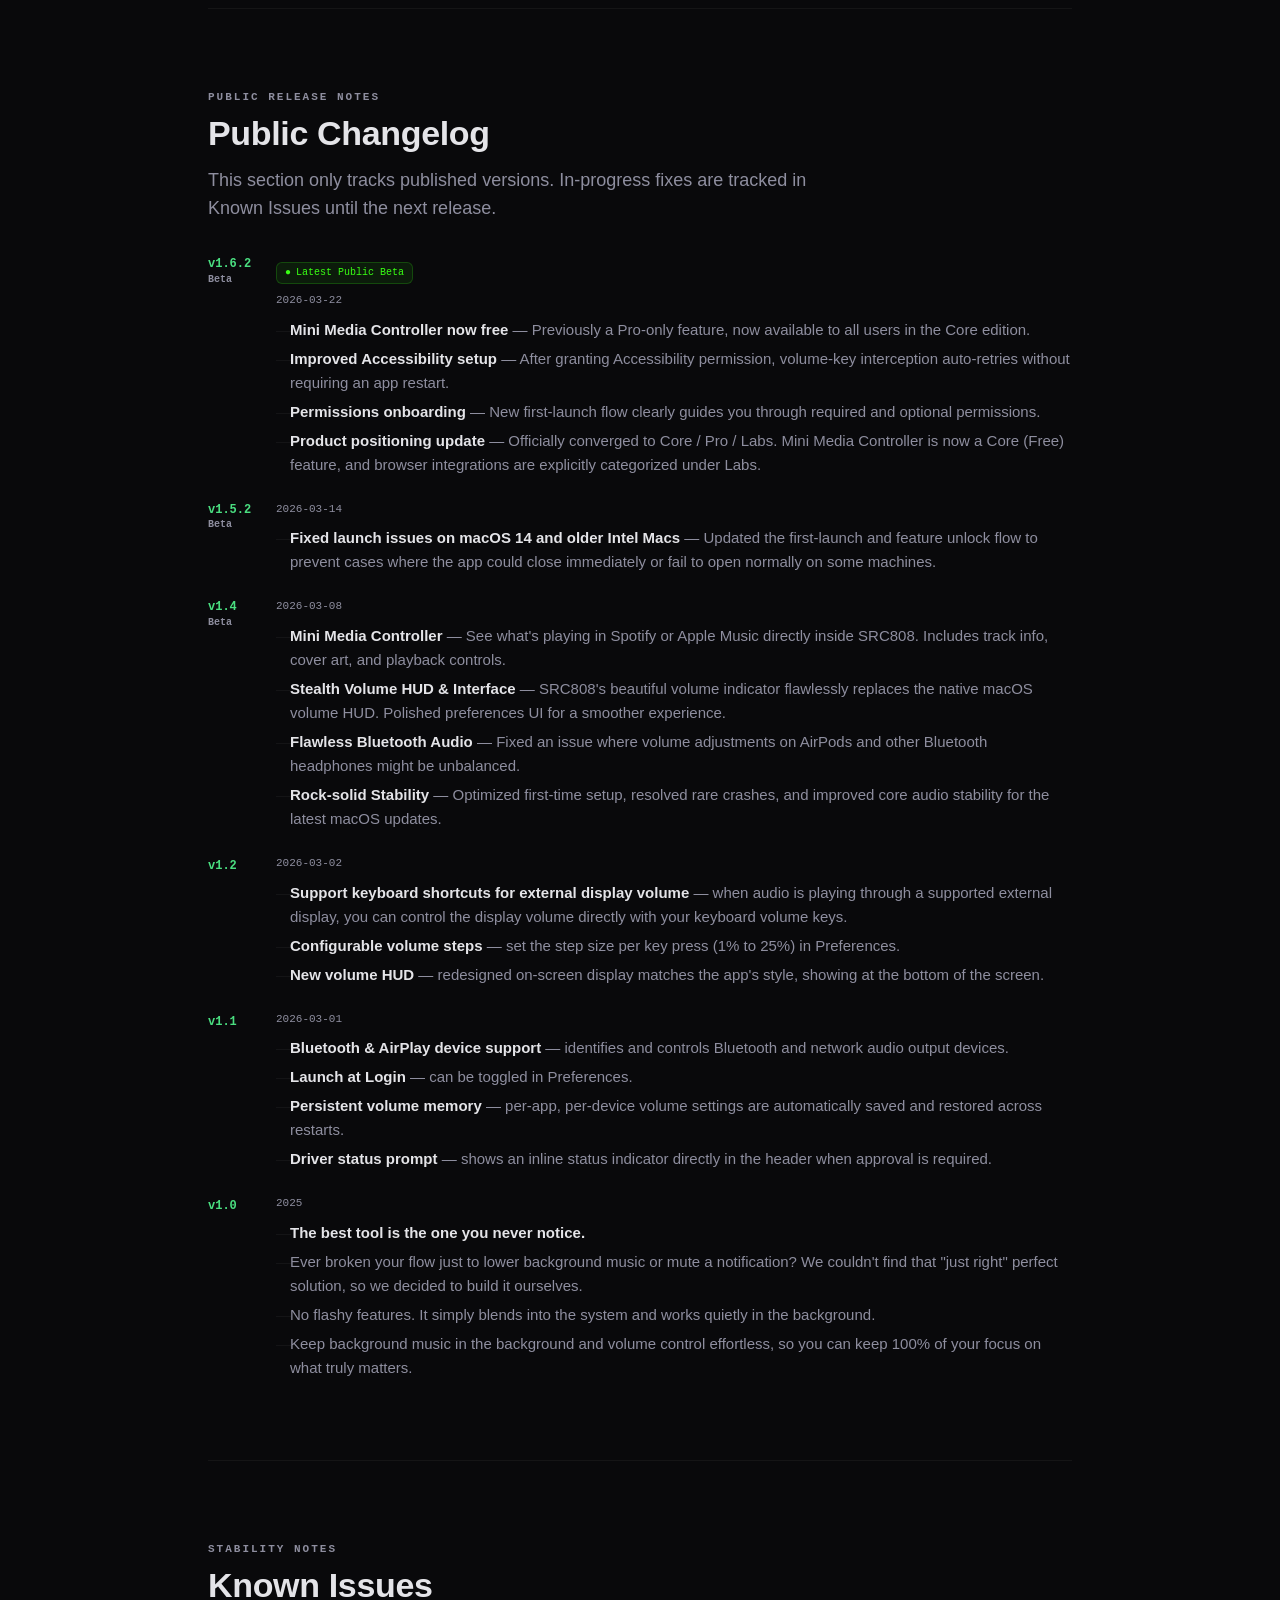
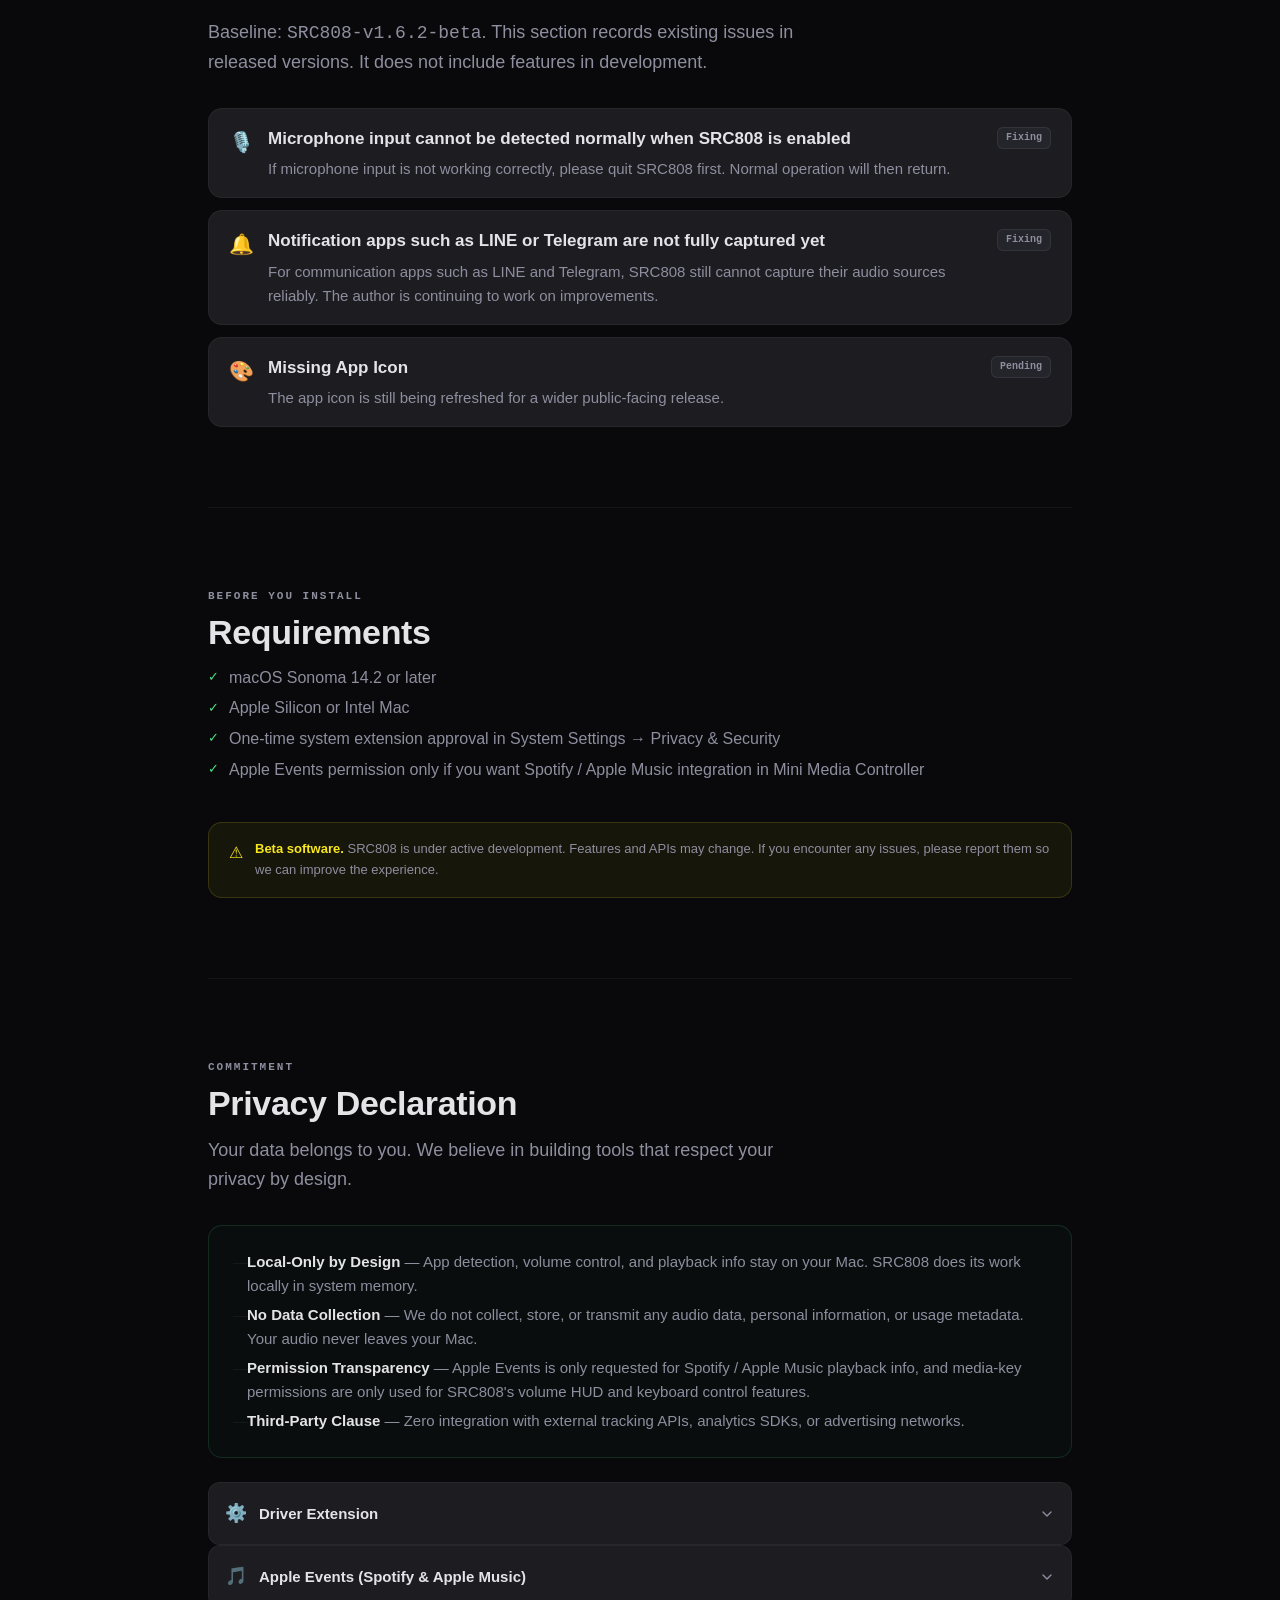
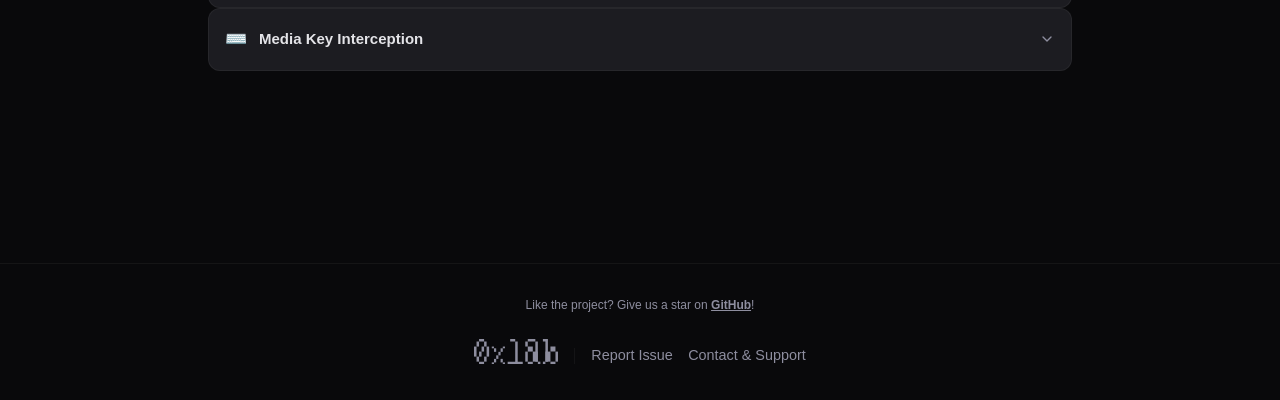
==== commit 172e53ce: "v1.6.2-beta-core - 新增 v1.6.2-beta-core 下載檔案 - 修正 網頁架構" ====
--- a/index.html
+++ b/index.html
@@ -1,4 +1,4 @@
-<!DOCTYPE html>
+<!doctype html>
 <html lang="en">
 
 <head>
@@ -7,1644 +7,79 @@
   <title>SRC808 — Per-App Volume Control for macOS</title>
   <meta name="description"
     content="SRC808 lets you control the volume of every app independently on macOS, remember levels per output device, and add focused Pro media controls in the current public beta." />
-  <style>
-    *,
-    *::before,
-    *::after {
-      box-sizing: border-box;
-      margin: 0;
-      padding: 0;
-    }
-
-    :root {
-      --bg: #09090B;
-      --card: #1C1C21;
-      --border: rgba(228, 228, 232, 0.05);
-      --text: #E4E4E8;
-      --muted: #8E8E9F;
-      --green: #39FF14;
-      --accent: #4ADE80;
-      --warn: #F8E71C;
-      --pro: #A855F7;
-      --radius: 14px;
-      --mono: "SF Mono", "Fira Code", "Cascadia Code", ui-monospace, monospace;
-      --nav-bg: rgba(9, 9, 11, 0.85);
-      --card-inner: rgba(9, 9, 11, 0.5);
-      --media-card-bg: #18181A;
-      --mockup-shadow: 0 32px 80px rgba(0, 0, 0, 0.6), 0 0 0 1px rgba(255, 255, 255, 0.03);
-      --btn-primary-text: #09090B;
-      --hover-bg: rgba(255, 255, 255, 0.06);
-      --mobile-shadow: 0 12px 30px rgba(0, 0, 0, 0.45);
-      --accordion-border: rgba(255, 255, 255, 0.1);
-    }
-
-    [data-theme="light"] {
-      --bg: #F2F2F4;
-      --card: #FFFFFF;
-      --border: rgba(0, 0, 0, 0.08);
-      --text: #1A1A2E;
-      --muted: #6B6B80;
-      --nav-bg: rgba(242, 242, 244, 0.88);
-      --card-inner: rgba(0, 0, 0, 0.03);
-      --media-card-bg: #F8F8FA;
-      --mockup-shadow: 0 32px 80px rgba(0, 0, 0, 0.1), 0 0 0 1px rgba(0, 0, 0, 0.06);
-      --btn-primary-text: #09090B;
-      --hover-bg: rgba(0, 0, 0, 0.04);
-      --mobile-shadow: 0 12px 30px rgba(0, 0, 0, 0.12);
-      --accordion-border: rgba(0, 0, 0, 0.1);
-    }
-
-    html {
-      scroll-behavior: smooth;
-    }
-
-    body {
-      background: var(--bg);
-      color: var(--text);
-      font-family: -apple-system, BlinkMacSystemFont, "Helvetica Neue", "PingFang TC", sans-serif;
-      font-size: 18px;
-      line-height: 1.6;
-      -webkit-font-smoothing: antialiased;
-    }
-
-    /* ── Layout ── */
-    .container {
-      max-width: 920px;
-      margin: 0 auto;
-      padding: 0 28px;
-    }
-
-    /* ── Nav ── */
-    nav {
-      position: sticky;
-      top: 0;
-      z-index: 100;
-      background: var(--nav-bg);
-      backdrop-filter: blur(16px);
-      -webkit-backdrop-filter: blur(16px);
-      border-bottom: 1px solid var(--border);
-    }
-
-    .nav-inner {
-      max-width: 920px;
-      margin: 0 auto;
-      padding: 0 28px;
-      display: flex;
-      align-items: center;
-      justify-content: space-between;
-      height: 60px;
-    }
-
-    .nav-left {
-      display: flex;
-      align-items: center;
-      gap: 16px;
-    }
-
-    .nav-brand {
-      display: flex;
-      align-items: center;
-      gap: 8px;
-      text-decoration: none;
-    }
-
-    .nav-dot {
-      width: 8px;
-      height: 8px;
-      border-radius: 50%;
-      background: var(--green);
-      box-shadow: 0 0 8px rgba(57, 255, 20, 0.7);
-    }
-
-    .nav-title {
-      font-family: var(--mono);
-      font-size: 13px;
-      font-weight: 700;
-      color: var(--text);
-      letter-spacing: 2px;
-    }
-
-    .nav-right {
-      display: flex;
-      align-items: center;
-      gap: 20px;
-      position: relative;
-    }
-
-    .nav-links {
-      display: flex;
-      align-items: center;
-      gap: 20px;
-      list-style: none;
-    }
-
-    .nav-links a {
-      font-size: 13px;
-      color: var(--muted);
-      text-decoration: none;
-      transition: color .15s;
-    }
-
-    .nav-links a:hover {
-      color: var(--text);
-    }
-
-    .nav-links .nav-link-pro {
-      color: var(--pro);
-    }
-
-    .nav-links .nav-link-pro:hover {
-      color: var(--text);
-    }
-
-    .menu-toggle {
-      display: none;
-      width: 34px;
-      height: 34px;
-      border-radius: 8px;
-      border: 1px solid var(--border);
-      background: var(--card);
-      color: var(--text);
-      font-size: 18px;
-      line-height: 1;
-      cursor: pointer;
-    }
-
-    .menu-toggle:hover {
-      border-color: rgba(228, 228, 232, 0.15);
-    }
-
-    /* ── Nav CTA ── */
-    .btn.nav-cta {
-      display: none;
-      padding: 4px 10px;
-      font-size: 11px;
-      border-radius: 8px;
-    }
-
-    nav.show-cta .nav-cta {
-      display: inline-flex;
-    }
-
-    @media (max-width: 900px) {
-      .nav-cta {
-        display: none !important;
-      }
-    }
-
-    /* ── Language Toggle Dropdown ── */
-    .lang-dropdown-wrapper {
-      position: relative;
-      display: inline-block;
-    }
-
-    .lang-toggle {
-      display: flex;
-      align-items: center;
-      justify-content: center;
-      height: 32px;
-      padding: 0 8px;
-      gap: 4px;
-      background: none;
-      border: 1px solid var(--border);
-      border-radius: 8px;
-      cursor: pointer;
-      color: var(--muted);
-      transition: color .15s, border-color .15s;
-    }
-
-    .lang-toggle:hover {
-      color: var(--text);
-      border-color: var(--muted);
-    }
-
-    .lang-toggle svg {
-      width: 18px;
-      height: 18px;
-    }
-
-    .lang-dropdown-menu {
-      position: absolute;
-      top: calc(100% + 8px);
-      right: 0;
-      background: var(--card);
-      border: 1px solid var(--border);
-      border-radius: 12px;
-      padding: 8px;
-      box-shadow: var(--mobile-shadow);
-      display: flex;
-      flex-direction: column;
-      min-width: 120px;
-      opacity: 0;
-      visibility: hidden;
-      transform: translateY(-5px);
-      transition: opacity 0.2s, transform 0.2s, visibility 0.2s;
-      z-index: 200;
-    }
-
-    .lang-dropdown-menu.show {
-      opacity: 1;
-      visibility: visible;
-      transform: translateY(0);
-    }
-
-    .lang-option {
-      background: none;
-      border: none;
-      padding: 8px 12px;
-      text-align: left;
-      font-size: 14px;
-      color: var(--text);
-      border-radius: 8px;
-      cursor: pointer;
-      transition: background 0.15s;
-      display: flex;
-      align-items: center;
-      width: 100%;
-    }
-
-    .lang-option:hover {
-      background: var(--hover-bg);
-    }
-
-    /* Active Language Indicator */
-    .lang-option.active {
-      color: var(--accent);
-      font-weight: 600;
-    }
-
-    /* ── Theme Toggle (pill switch) ── */
-    .theme-toggle {
-      position: relative;
-      width: 48px;
-      height: 26px;
-      background: var(--card);
-      border: 1px solid var(--border);
-      border-radius: 13px;
-      cursor: pointer;
-      margin-left: 8px;
-      transition: background .25s;
-    }
-
-    .theme-icon {
-      position: absolute;
-      width: 14px;
-      height: 14px;
-      top: 5px;
-      z-index: 1;
-      transition: opacity .2s;
-      pointer-events: none;
-      display: flex;
-      align-items: center;
-      justify-content: center;
-    }
-
-    .theme-icon.moon {
-      left: 5px;
-      opacity: 1;
-    }
-
-    .theme-icon.sun {
-      right: 5px;
-      opacity: 0.4;
-    }
-
-    .theme-icon svg {
-      width: 12px;
-      height: 12px;
-    }
-
-    [data-theme="light"] .theme-icon.moon {
-      opacity: 0.4;
-    }
-
-    [data-theme="light"] .theme-icon.sun {
-      opacity: 1;
-    }
-
-    .theme-knob {
-      position: absolute;
-      top: 2px;
-      left: 2px;
-      width: 20px;
-      height: 20px;
-      background: var(--muted);
-      border-radius: 50%;
-      transition: left .25s ease, background .25s;
-    }
-
-    [data-theme="light"] .theme-toggle .theme-knob {
-      left: 24px;
-      background: var(--accent);
-    }
-
-    @media (max-width: 760px) {
-      .nav-inner {
-        padding: 0 30px;
-      }
-
-      .container {
-        padding: 0 30px;
-      }
-
-      .compare-container {
-        padding: 18px;
-      }
-
-      .compare-grid {
-        display: grid;
-        grid-template-columns: minmax(0, 1.55fr) minmax(86px, 0.85fr) minmax(86px, 0.85fr);
-        gap: 0;
-      }
-
-      .compare-mobile {
-        display: none !important;
-      }
-
-      .compare-grid .cell {
-        padding: 14px 10px;
-        border-bottom: 1px solid var(--border);
-      }
-
-      .compare-grid .cell.head {
-        padding-top: 14px;
-        padding-bottom: 16px;
-        font-size: 11px;
-        line-height: 1.2;
-        letter-spacing: 0.3px;
-      }
-
-      .compare-grid .cell.head.col-free,
-      .compare-grid .cell.head.col-pro {
-        flex-direction: column;
-        align-items: center;
-        justify-content: center;
-        gap: 4px;
-        text-align: center;
-      }
-
-      .compare-grid .cell.head .compare-head-brand,
-      .compare-grid .cell.head .compare-head-sub {
-        white-space: normal;
-        word-break: keep-all;
-        overflow-wrap: normal;
-      }
-
-      .compare-grid .cell:nth-child(3n+1):not(.head) {
-        align-items: flex-start;
-        line-height: 1.45;
-      }
-
-      .compare-grid .tag-inline {
-        margin-left: 8px;
-        display: inline-flex;
-        align-items: center;
-        justify-content: center;
-        min-width: 54px;
-        min-height: 32px;
-        padding: 5px 8px;
-        white-space: normal;
-        word-break: keep-all;
-        overflow-wrap: anywhere;
-        writing-mode: horizontal-tb;
-        line-height: 1.15;
-        text-align: center;
-      }
-
-      .cl-entry {
-        grid-template-columns: 1fr;
-        gap: 8px;
-      }
-
-      .cl-version {
-        text-align: left;
-        margin-bottom: 4px;
-      }
-
-      .hero h1 {
-        font-size: 40px;
-      }
-
-      h2 {
-        line-height: 1.16;
-        margin-bottom: 2px;
-      }
-
-      .hero-sub {
-        font-size: 18px;
-      }
-
-      .req-accordion {
-        gap: 14px;
-      }
-
-      .req-accordion summary {
-        padding: 18px;
-      }
-
-      .req-accordion .content {
-        padding: 18px;
-      }
-    }
-
-    @media (max-width: 900px) {
-      .nav-inner {
-        height: 56px;
-        padding: 0 30px;
-      }
-
-      .container {
-        padding: 0 30px;
-      }
-
-      .nav-right {
-        gap: 10px;
-      }
-
-      .menu-toggle {
-        display: inline-flex;
-        align-items: center;
-        justify-content: center;
-      }
-
-      .nav-links {
-        display: none;
-        position: absolute;
-        top: calc(100% + 8px);
-        right: 0;
-        width: 220px;
-        flex-direction: column;
-        gap: 0;
-        background: var(--card);
-        border: 1px solid var(--border);
-        border-radius: 12px;
-        padding: 8px;
-        box-shadow: var(--mobile-shadow);
-      }
-
-      .nav-links.open {
-        display: flex;
-      }
-
-      .nav-links li {
-        list-style: none;
-      }
-
-      .nav-links a {
-        display: block;
-        padding: 8px 10px;
-        border-radius: 8px;
-      }
-
-      .nav-links a:hover {
-        background: var(--hover-bg);
-      }
-    }
-
-    /* ── i18n visibility ── */
-    [data-lang] {
-      display: none !important;
-    }
-
-    /* block elements */
-    body.lang-en [data-lang="en"] {
-      display: block !important;
-    }
-
-    body.lang-zh [data-lang="zh"] {
-      display: block !important;
-    }
-
-    body.lang-zh-CN [data-lang="zh-CN"] {
-      display: block !important;
-    }
-
-    body.lang-ja [data-lang="ja"] {
-      display: block !important;
-    }
-
-    body.lang-ko [data-lang="ko"] {
-      display: block !important;
-    }
-
-    /* inline elements */
-    span[data-lang],
-    a span[data-lang] {
-      display: none !important;
-    }
-
-    body.lang-en span[data-lang="en"],
-    body.lang-en a span[data-lang="en"] {
-      display: inline !important;
-    }
-
-    body.lang-zh span[data-lang="zh"],
-    body.lang-zh a span[data-lang="zh"] {
-      display: inline !important;
-    }
-
-    body.lang-zh-CN span[data-lang="zh-CN"],
-    body.lang-zh-CN a span[data-lang="zh-CN"] {
-      display: inline !important;
-    }
-
-    body.lang-ja span[data-lang="ja"],
-    body.lang-ja a span[data-lang="ja"] {
-      display: inline !important;
-    }
-
-    body.lang-ko span[data-lang="ko"],
-    body.lang-ko a span[data-lang="ko"] {
-      display: inline !important;
-    }
-
-    body.lang-en .compare-grid .cell.head .compare-head-sub[data-lang="en"],
-    body.lang-zh .compare-grid .cell.head .compare-head-sub[data-lang="zh"],
-    body.lang-zh-CN .compare-grid .cell.head .compare-head-sub[data-lang="zh-CN"],
-    body.lang-ja .compare-grid .cell.head .compare-head-sub[data-lang="ja"],
-    body.lang-ko .compare-grid .cell.head .compare-head-sub[data-lang="ko"] {
-      display: block !important;
-    }
-
-    /* list items */
-    li[data-lang] {
-      display: none !important;
-    }
-
-    body.lang-en li[data-lang="en"] {
-      display: list-item !important;
-    }
-
-    body.lang-zh li[data-lang="zh"] {
-      display: list-item !important;
-    }
-
-    body.lang-zh-CN li[data-lang="zh-CN"] {
-      display: list-item !important;
-    }
-
-    body.lang-ja li[data-lang="ja"] {
-      display: list-item !important;
-    }
-
-    body.lang-ko li[data-lang="ko"] {
-      display: list-item !important;
-    }
-
-    /* ul/ol list containers */
-    ul[data-lang],
-    ol[data-lang] {
-      display: none !important;
-    }
-
-    body.lang-en ul[data-lang="en"],
-    body.lang-en ol[data-lang="en"] {
-      display: flex !important;
-      flex-direction: column;
-      gap: 5px;
-    }
-
-    body.lang-zh ul[data-lang="zh"],
-    body.lang-zh ol[data-lang="zh"] {
-      display: flex !important;
-      flex-direction: column;
-      gap: 5px;
-    }
-
-    body.lang-zh-CN ul[data-lang="zh-CN"],
-    body.lang-zh-CN ol[data-lang="zh-CN"] {
-      display: flex !important;
-      flex-direction: column;
-      gap: 5px;
-    }
-
-    body.lang-ja ul[data-lang="ja"],
-    body.lang-ja ol[data-lang="ja"] {
-      display: flex !important;
-      flex-direction: column;
-      gap: 5px;
-    }
-
-    body.lang-ko ul[data-lang="ko"],
-    body.lang-ko ol[data-lang="ko"] {
-      display: flex !important;
-      flex-direction: column;
-      gap: 5px;
-    }
-
-    /* ── Hero ── */
-    .hero {
-      padding: 112px 0 84px;
-      text-align: center;
-    }
-
-    .hero-badge {
-      display: inline-flex;
-      align-items: center;
-      gap: 6px;
-      background: var(--card);
-      border: 1px solid var(--border);
-      border-radius: 100px;
-      padding: 4px 12px;
-      font-family: var(--mono);
-      font-size: 11px;
-      color: var(--muted);
-      margin-bottom: 28px;
-    }
-
-    .hero-badge .dot {
-      width: 6px;
-      height: 6px;
-      border-radius: 50%;
-      background: var(--green);
-      box-shadow: 0 0 6px rgba(57, 255, 20, 0.7);
-    }
-
-    h1 {
-      font-size: clamp(38px, 6.4vw, 62px);
-      font-weight: 700;
-      line-height: 1.15;
-      letter-spacing: -0.02em;
-      margin-bottom: 20px;
-    }
-
-    h1 span {
-      color: var(--accent);
-    }
-
-    .hero-sub {
-      font-size: 20px;
-      color: var(--muted);
-      max-width: 620px;
-      margin: 0 auto 44px;
-    }
-
-    .hero-cta {
-      display: inline-flex;
-      gap: 12px;
-      flex-wrap: wrap;
-      justify-content: center;
-    }
-
-    .btn {
-      display: inline-flex;
-      align-items: center;
-      gap: 8px;
-      padding: 12px 26px;
-      border-radius: 12px;
-      font-size: 16px;
-      font-weight: 600;
-      text-decoration: none;
-      transition: opacity .15s, transform .1s;
-      cursor: pointer;
-      border: none;
-    }
-
-    .btn:hover {
-      opacity: .85;
-      transform: translateY(-1px);
-    }
-
-    .btn-primary {
-      background: var(--accent);
-      color: var(--btn-primary-text);
-    }
-
-    .btn-secondary {
-      background: var(--card);
-      border: 1px solid var(--border);
-      color: var(--text);
-    }
-
-    /* ── App mockup ── */
-    .mockup {
-      margin: 72px auto 0;
-      max-width: 780px;
-      background: var(--card);
-      border: 1px solid var(--border);
-      border-radius: 18px;
-      box-shadow: var(--mockup-shadow);
-      overflow: hidden;
-    }
-
-    .mockup-bar {
-      padding: 10px 16px;
-      display: flex;
-      align-items: center;
-      justify-content: space-between;
-      border-bottom: 1px solid var(--border);
-    }
-
-    .mockup-brand {
-      display: flex;
-      align-items: center;
-      gap: 8px;
-    }
-
-    .mockup-title {
-      font-family: var(--mono);
-      font-size: 11px;
-      font-weight: 700;
-      color: var(--text);
-      letter-spacing: 2px;
-    }
-
-    .mockup-icons {
-      display: flex;
-      gap: 14px;
-    }
-
-    .mockup-icons svg {
-      width: 13px;
-      height: 13px;
-      color: var(--muted);
-    }
-
-    .mockup-body {
-      padding: 12px;
-      display: flex;
-      flex-direction: column;
-      gap: 8px;
-    }
-
-    .m-card {
-      background: var(--card-inner);
-      border: 1px solid var(--border);
-      border-radius: 10px;
-      padding: 12px 14px;
-    }
-
-    .m-label {
-      font-family: var(--mono);
-      font-size: 9px;
-      font-weight: 700;
-      color: var(--muted);
-      letter-spacing: 1.5px;
-      margin-bottom: 10px;
-    }
-
-    .m-output-row {
-      display: flex;
-      align-items: center;
-      gap: 10px;
-    }
-
-    .m-icon {
-      font-size: 18px;
-      color: var(--muted);
-      width: 24px;
-      text-align: center;
-    }
-
-    .m-device {
-      flex: 1;
-    }
-
-    .m-device-name {
-      font-family: var(--mono);
-      font-size: 12px;
-      font-weight: 700;
-      color: var(--text);
-    }
-
-    .m-device-sub {
-      font-family: var(--mono);
-      font-size: 9px;
-      color: var(--muted);
-    }
-
-    .m-vol-wrap {
-      flex: 1;
-      display: flex;
-      align-items: center;
-      gap: 8px;
-    }
-
-    .m-track {
-      flex: 1;
-      height: 6px;
-      background: var(--hover-bg);
-      border-radius: 3px;
-      overflow: hidden;
-    }
-
-    .m-fill {
-      height: 100%;
-      border-radius: 3px;
-      background: var(--accent);
-    }
-
-    .m-pct {
-      font-family: var(--mono);
-      font-size: 10px;
-      color: var(--muted);
-      width: 32px;
-      text-align: right;
-    }
-
-    .m-row {
-      display: flex;
-      gap: 8px;
-    }
-
-    .m-row .m-card {
-      flex: 1;
-      min-height: 140px;
-    }
-
-    .m-app-row {
-      display: flex;
-      align-items: center;
-      gap: 8px;
-      padding: 5px 0;
-    }
-
-    .m-app-icon {
-      width: 20px;
-      height: 20px;
-      border-radius: 5px;
-      background: var(--card);
-      border: 1px solid var(--border);
-      display: flex;
-      align-items: center;
-      justify-content: center;
-      font-size: 11px;
-      flex-shrink: 0;
-    }
-
-    .m-app-name {
-      font-family: var(--mono);
-      font-size: 10px;
-      color: var(--text);
-      flex: 1;
-    }
-
-    .m-app-track {
-      flex: 1.5;
-      height: 4px;
-      background: var(--hover-bg);
-      border-radius: 2px;
-      overflow: hidden;
-    }
-
-    .m-app-fill {
-      height: 100%;
-      border-radius: 2px;
-    }
-
-    .fill-green {
-      background: var(--accent);
-    }
-
-    .fill-muted {
-      background: var(--muted);
-      opacity: 0.4;
-    }
-
-    .m-app-pct {
-      font-family: var(--mono);
-      font-size: 9px;
-      color: var(--muted);
-      width: 28px;
-      text-align: right;
-    }
-
-    /* ── Section ── */
-    section {
-      padding: 80px 0;
-    }
-
-    section+section {
-      border-top: 1px solid var(--border);
-    }
-
-    .section-label {
-      font-family: var(--mono);
-      font-size: 11px;
-      font-weight: 700;
-      color: var(--muted);
-      letter-spacing: 2px;
-      text-transform: uppercase;
-    }
-
-    h2 {
-      font-size: 34px;
-      font-weight: 700;
-      margin-bottom: 5px;
-      letter-spacing: -0.01em;
-    }
-
-    .section-sub {
-      color: var(--muted);
-      max-width: 620px;
-      margin-bottom: 32px;
-    }
-
-    .tag-soon {
-      background: rgba(142, 142, 159, 0.15);
-      color: var(--muted);
-    }
-
-    /* ── Comparison grid ── */
-    .compare-container {
-      background: var(--card);
-      border: 1px solid var(--border);
-      border-radius: var(--radius);
-      padding: 24px;
-      margin-bottom: 40px;
-    }
-
-    .compare-grid {
-      display: grid;
-      grid-template-columns: 1.4fr 1fr 1fr;
-      border-radius: 8px;
-    }
-
-    .compare-mobile {
-      display: none;
-    }
-
-    .cell {
-      padding: 16px;
-      border-bottom: 1px solid var(--border);
-      font-size: 15px;
-      display: flex;
-      align-items: center;
-    }
-
-    /* Remove bottom border from last row */
-    .compare-grid .cell:nth-last-child(-n+3) {
-      border-bottom: none;
-    }
-
-    .cell.head {
-      font-family: var(--mono);
-      font-weight: 700;
-      font-size: 13px;
-      letter-spacing: 0.5px;
-      color: var(--muted);
-      border-bottom: 1px solid var(--accordion-border);
-      padding-bottom: 20px;
-      margin-bottom: 8px;
-    }
-
-    .cell.col-free {
-      color: var(--text);
-      justify-content: center;
-    }
-
-    .cell.col-pro {
-      color: var(--pro);
-      justify-content: center;
-    }
-
-    .cell-center {
-      justify-content: center;
-    }
-
-    .ok-free {
-      color: var(--text);
-      font-weight: 600;
-    }
-
-    .ok-pro {
-      color: var(--pro);
-      font-weight: 600;
-    }
-
-    .cell-muted {
-      color: var(--border);
-    }
-
-    .cell-planned {
-      color: var(--muted);
-      font-size: 13px;
-    }
-
-    .tag-inline {
-      display: inline-block;
-      border-radius: 4px;
-      padding: 2px 6px;
-      font-family: var(--mono);
-      font-size: 9px;
-      font-weight: 700;
-      letter-spacing: 0.5px;
-      text-transform: uppercase;
-      margin-left: 8px;
-    }
-
-    .tag-now {
-      background: rgba(168, 85, 247, 0.15);
-      color: var(--pro);
-    }
-
-    /* ── Features grid ── */
-    .features {
-      display: grid;
-      grid-template-columns: repeat(auto-fit, minmax(260px, 1fr));
-      gap: 14px;
-    }
-
-    .feature-card {
-      background: var(--card);
-      border: 1px solid var(--border);
-      border-radius: var(--radius);
-      padding: 24px;
-    }
-
-    .feature-icon {
-      font-size: 26px;
-      margin-bottom: 14px;
-      display: block;
-    }
-
-    .feature-title {
-      font-weight: 600;
-      font-size: 16px;
-      margin-bottom: 8px;
-    }
-
-    .feature-desc {
-      font-size: 15px;
-      color: var(--muted);
-      line-height: 1.6;
-    }
-
-    .feature-tag {
-      display: inline-flex;
-      align-items: center;
-      gap: 4px;
-      border-radius: 5px;
-      padding: 2px 7px;
-      font-family: var(--mono);
-      font-size: 9px;
-      font-weight: 700;
-      letter-spacing: 0.5px;
-      text-transform: uppercase;
-      margin-bottom: 10px;
-    }
-
-    .tag-free {
-      background: rgba(74, 222, 128, 0.1);
-      border: 1px solid rgba(74, 222, 128, 0.22);
-      color: var(--accent);
-    }
-
-    .tag-pro {
-      background: rgba(168, 85, 247, 0.08);
-      border: 1px solid rgba(168, 85, 247, 0.2);
-      color: var(--pro);
-    }
-
-    /* ── Changelog ── */
-    .changelog {
-      display: flex;
-      flex-direction: column;
-      gap: 24px;
-    }
-
-    .cl-entry {
-      display: flex;
-      gap: 20px;
-    }
-
-    .cl-version {
-      font-family: var(--mono);
-      font-size: 12px;
-      font-weight: 700;
-      color: var(--accent);
-      width: 48px;
-      flex-shrink: 0;
-      padding-top: 2px;
-    }
-
-    .cl-body {
-      flex: 1;
-    }
-
-    .cl-date {
-      font-family: var(--mono);
-      font-size: 11px;
-      color: var(--muted);
-      margin-bottom: 8px;
-    }
-
-    .cl-items {
-      list-style: none;
-      display: flex;
-      flex-direction: column;
-      gap: 5px;
-    }
-
-    .cl-items li {
-      font-size: 15px;
-      color: var(--muted);
-      padding-left: 14px;
-      position: relative;
-    }
-
-    .cl-items li::before {
-      content: "—";
-      position: absolute;
-      left: 0;
-      color: var(--border);
-    }
-
-    .cl-items li strong {
-      color: var(--text);
-      font-weight: 600;
-    }
-
-    .cl-badge {
-      display: inline-flex;
-      align-items: center;
-      gap: 5px;
-      background: rgba(57, 255, 20, 0.08);
-      border: 1px solid rgba(57, 255, 20, 0.2);
-      border-radius: 6px;
-      padding: 2px 8px;
-      font-family: var(--mono);
-      font-size: 10px;
-      color: var(--green);
-      margin-bottom: 8px;
-    }
-
-    /* ── Roadmap ── */
-    .roadmap {
-      display: flex;
-      flex-direction: column;
-      gap: 12px;
-    }
-
-    .rm-item {
-      background: var(--card);
-      border: 1px solid var(--border);
-      border-radius: var(--radius);
-      padding: 16px 20px;
-      display: flex;
-      align-items: flex-start;
-      gap: 14px;
-    }
-
-    .rm-item.soon {
-      border-color: rgba(74, 222, 128, 0.2);
-    }
-
-    .rm-icon {
-      font-size: 20px;
-      flex-shrink: 0;
-      margin-top: 1px;
-    }
-
-    .rm-content {
-      flex: 1;
-    }
-
-    .rm-title {
-      font-weight: 600;
-      font-size: 17px;
-      margin-bottom: 5px;
-    }
-
-    .rm-desc {
-      font-size: 15px;
-      color: var(--muted);
-      line-height: 1.6;
-    }
-
-    .rm-tag {
-      display: inline-flex;
-      align-items: center;
-      gap: 4px;
-      border-radius: 6px;
-      padding: 2px 8px;
-      font-family: var(--mono);
-      font-size: 10px;
-      font-weight: 600;
-      flex-shrink: 0;
-      margin-top: 2px;
-    }
-
-    .tag-soon {
-      background: rgba(74, 222, 128, 0.1);
-      border: 1px solid rgba(74, 222, 128, 0.25);
-      color: var(--accent);
-    }
-
-    .tag-planned {
-      background: rgba(142, 142, 159, 0.08);
-      border: 1px solid rgba(142, 142, 159, 0.15);
-      color: var(--muted);
-    }
-
-    .tag-fixing {
-      background: rgba(142, 142, 159, 0.08);
-      /* Muted background */
-      border: 1px solid rgba(142, 142, 159, 0.15);
-      /* Muted border */
-      color: var(--muted);
-    }
-
-    .tag-fixed {
-      background: rgba(74, 222, 128, 0.10);
-      border: 1px solid rgba(74, 222, 128, 0.25);
-      color: var(--accent);
-    }
-
-    /* ── Requirements ── */
-    .req-list {
-      list-style: none;
-      display: flex;
-      flex-direction: column;
-      gap: 8px;
-    }
-
-    .req-list li {
-      display: flex;
-      align-items: center;
-      gap: 10px;
-      font-size: 16px;
-      color: var(--muted);
-    }
-
-    .req-list li .check {
-      color: var(--accent);
-      font-size: 13px;
-    }
-
-    /* ── Requirements Accordion ── */
-    .req-accordion {
-      margin-top: 24px;
-      display: flex;
-      flex-direction: column;
-      gap: 12px;
-      margin-bottom: 32px;
-    }
-
-    .req-accordion details {
-      background: var(--card);
-      border: 1px solid var(--border);
-      border-radius: 12px;
-      overflow: hidden;
-    }
-
-    .req-accordion summary {
-      padding: 16px;
-      font-size: 15px;
-      font-weight: 600;
-      color: var(--text);
-      cursor: pointer;
-      display: flex;
-      align-items: center;
-      gap: 12px;
-      list-style: none;
-    }
-
-    .req-accordion summary::-webkit-details-marker {
-      display: none;
-    }
-
-    .req-accordion summary .icon {
-      font-size: 18px;
-    }
-
-    .req-accordion summary .arrow {
-      margin-left: auto;
-      color: var(--muted);
-      transition: transform 0.2s;
-    }
-
-    .req-accordion details[open] summary .arrow {
-      transform: rotate(180deg);
-    }
-
-    .req-accordion details[open] summary {
-      border-bottom: 1px solid var(--border);
-    }
-
-    .req-accordion .content {
-      padding: 16px;
-      font-size: 14px;
-      color: var(--muted);
-      line-height: 1.6;
-      background: var(--card-inner);
-    }
-
-    .req-accordion .content p {
-      margin-bottom: 8px;
-    }
-
-    .req-accordion .content p:last-child {
-      margin-bottom: 0;
-    }
-
-    /* ── Beta banner ── */
-    .beta-banner {
-      background: rgba(248, 231, 28, 0.06);
-      border: 1px solid rgba(248, 231, 28, 0.15);
-      border-radius: var(--radius);
-      padding: 16px 20px;
-      display: flex;
-      gap: 12px;
-      align-items: flex-start;
-      margin-top: 40px;
-    }
-
-    .beta-banner .icon {
-      color: var(--warn);
-      font-size: 16px;
-      flex-shrink: 0;
-      margin-top: 1px;
-    }
-
-    .beta-banner p {
-      font-size: 13px;
-      color: var(--muted);
-    }
-
-    .beta-banner p strong {
-      color: var(--warn);
-    }
-
-    /* ── Pro UI Mockup Overrides ── */
-    .mockup.mockup-pro {
-      margin-top: 48px;
-      margin-bottom: 48px;
-    }
-
-    .media-player-card {
-      background: var(--media-card-bg);
-      border: 1px solid var(--border);
-      border-radius: 12px;
-      display: flex;
-      align-items: center;
-      padding: 16px;
-      gap: 16px;
-      margin-bottom: 12px;
-    }
-
-    .m-cover {
-      width: 48px;
-      height: 48px;
-      border-radius: 8px;
-      background: linear-gradient(135deg, #1ed760 0%, #159a45 100%);
-      display: flex;
-      align-items: center;
-      justify-content: center;
-      box-shadow: 0 4px 12px rgba(30, 215, 96, 0.2);
-    }
-
-    .m-cover svg {
-      width: 24px;
-      height: 24px;
-      fill: #000;
-    }
-
-    .m-info {
-      flex: 1;
-    }
-
-    .m-song {
-      font-weight: 600;
-      font-size: 15px;
-      color: var(--text);
-      margin-bottom: 2px;
-      font-family: var(--sans);
-    }
-
-    .m-artist {
-      font-size: 12px;
-      color: var(--muted);
-    }
-
-    .m-controls {
-      display: flex;
-      align-items: center;
-      gap: 12px;
-      color: var(--text);
-    }
-
-    .m-pro-btn {
-      background: #2a2a2e;
-      border-radius: 8px;
-      width: 32px;
-      height: 32px;
-      display: flex;
-      align-items: center;
-      justify-content: center;
-      color: #aaa;
-    }
-
-    .m-pro-btn svg {
-      width: 14px;
-      height: 14px;
-      fill: currentColor;
-    }
-
-    .m-pro-btn.play {
-      background: #1ed760;
-      color: #000;
-    }
-
-    /* ── Footer ── */
-    footer {
-      border-top: 1px solid var(--border);
-      padding: 32px 0;
-      text-align: center;
-    }
-
-    footer p {
-      font-size: 12px;
-      color: var(--muted);
-    }
-
-    footer a {
-      color: var(--muted);
-      text-decoration: none;
-      transition: color 0.15s ease-in-out;
-    }
-
-    footer a:hover {
-      color: var(--text);
-    }
-
-    /* Logo Styles */
-    .company-logo {
-      fill: var(--muted);
-      transition: fill 0.2s ease, transform 0.2s ease;
-    }
-
-    .logo-link:hover .company-logo {
-      fill: var(--text);
-      transform: scale(1.05);
-    }
-
-    footer p a:hover {
-      color: var(--text) !important;
-    }
-  </style>
+  <link rel="canonical" href="https://0xlab-co.github.io/SRC808/" />
+  <meta name="theme-color" content="#09090B" />
+  <link rel="icon" type="image/svg+xml" href="assets/favicon.svg" />
+  <link rel="icon" type="image/png" sizes="32x32" href="assets/favicon-32.png" />
+  <link rel="icon" type="image/png" sizes="16x16" href="assets/favicon-16.png" />
+  <link rel="apple-touch-icon" sizes="180x180" href="assets/apple-touch-icon.png" />
+  <meta property="og:type" content="website" />
+  <meta property="og:url" content="https://0xlab-co.github.io/SRC808/" />
+  <meta property="og:site_name" content="SRC808" />
+  <meta property="og:title" content="SRC808 — Per-App Volume Control for macOS" />
+  <meta property="og:description"
+    content="Control every app's volume independently on macOS, keep levels per output device, and add focused Pro media controls from one menu bar panel." />
+  <meta property="og:image" content="https://0xlab-co.github.io/SRC808/assets/SRC808.png" />
+  <meta property="og:image:type" content="image/png" />
+  <meta property="og:image:width" content="3412" />
+  <meta property="og:image:height" content="1896" />
+  <meta property="og:image:alt" content="SRC808 social preview card showing per-app volume controls on macOS." />
+  <meta name="twitter:card" content="summary_large_image" />
+  <meta name="twitter:title" content="SRC808 — Per-App Volume Control for macOS" />
+  <meta name="twitter:description"
+    content="Control every app's volume independently on macOS, keep levels per output device, and add focused Pro media controls from one menu bar panel." />
+  <meta name="twitter:image" content="https://0xlab-co.github.io/SRC808/assets/SRC808.png" />
+  <meta name="twitter:image:alt" content="SRC808 social preview card showing per-app volume controls on macOS." />
+
+  <link rel="stylesheet" href="css/style.css" />
 </head>
 
 <body class="lang-en">
-
-  <!-- Nav -->
-  <nav>
-    <div class="nav-inner">
-      <div class="nav-left">
-        <a class="nav-brand" href="#">
-          <span class="nav-dot"></span>
-          <span class="nav-title">SRC808</span>
-        </a>
-        <!-- Download CTA -->
-        <a id="navDownloadBtn"
-          href="https://github.com/0xlab-co/SRC808/releases/download/v1.4.1-beta-pro/SRC808-v1.4.1-beta-pro.dmg"
-          class="btn btn-primary nav-cta">
-          <span data-lang="en">Download</span>
-          <span data-lang="zh">下載</span>
-          <span data-lang="zh-CN">下载</span>
-          <span data-lang="ja">ダウンロード</span>
-          <span data-lang="ko">다운로드</span>
-        </a>
-      </div>
-      <div class="nav-right">
-        <ul class="nav-links" id="navLinks">
-          <li>
-            <a href="#features">
-              <span data-lang="en">Features</span>
-              <span data-lang="zh">功能</span>
-              <span data-lang="zh-CN">功能</span>
-              <span data-lang="ja">機能</span>
-              <span data-lang="ko">기능</span>
-            </a>
-          </li>
-          <li><a href="#pro" class="nav-link-pro">SRC808 Pro</a></li>
-          <li>
-            <a href="#changelog">
-              <span data-lang="en">Changelog</span>
-              <span data-lang="zh">更新日誌</span>
-              <span data-lang="zh-CN">更新日志</span>
-              <span data-lang="ja">変更履歴</span>
-              <span data-lang="ko">변경 내역</span>
-            </a>
-          </li>
-          <li>
-            <a href="#known-issues">
-              <span data-lang="en">Known Issues</span>
-              <span data-lang="zh">已知問題</span>
-              <span data-lang="zh-CN">已知问题</span>
-              <span data-lang="ja">既知の問題</span>
-              <span data-lang="ko">알려진 문제</span>
-            </a>
-          </li>
-          <li>
-            <a href="#roadmap">
-              <span data-lang="en">Roadmap</span>
-              <span data-lang="zh">路線圖</span>
-              <span data-lang="zh-CN">路线图</span>
-              <span data-lang="ja">ロードマップ</span>
-              <span data-lang="ko">로드맵</span>
-            </a>
-          </li>
-          <li><a href="https://github.com/0xlab-co/SRC808" target="_blank" rel="noopener noreferrer"
-              aria-label="GitHub Repository"
-              style="display: flex; align-items: center; justify-content: center; width: 20px; height: 20px;">
-              <svg viewBox="0 0 24 24" width="16" height="16" fill="currentColor">
-                <path
-                  d="M12 2C6.477 2 2 6.477 2 12c0 4.42 2.865 8.166 6.839 9.489.5.092.682-.217.682-.482 0-.237-.008-.866-.013-1.7-2.782.603-3.369-1.34-3.369-1.34-.454-1.156-1.11-1.462-1.11-1.462-.908-.62.069-.608.069-.608 1.003.07 1.531 1.03 1.531 1.03.892 1.529 2.341 1.087 2.91.831.092-.646.35-1.086.636-1.336-2.22-.253-4.555-1.11-4.555-4.943 0-1.091.39-1.984 1.029-2.683-.103-.253-.446-1.27.098-2.647 0 0 .84-.269 2.75 1.025A9.564 9.564 0 0112 6.844c.85.004 1.705.115 2.504.337 1.909-1.294 2.747-1.025 2.747-1.025.546 1.377.203 2.394.1 2.647.64.699 1.028 1.592 1.028 2.683 0 3.842-2.339 4.687-4.566 4.935.359.309.678.919.678 1.852 0 1.336-.012 2.415-.012 2.743 0 .267.18.578.688.48C19.138 20.161 22 16.418 22 12c0-5.523-4.477-10-10-10z">
-                </path>
-              </svg>
-            </a></li>
-        </ul>
-
-        <!-- Language Dropdown -->
-        <div class="lang-dropdown-wrapper">
-          <button class="lang-toggle" id="langToggleBtn" aria-label="Select Language" title="Select Language">
-            <svg viewBox="0 0 24 24" fill="none" xmlns="http://www.w3.org/2000/svg" style="width: 18px; height: 18px;">
-              <path
-                d="m12.65 15.67c.14-.36.05-.77-.23-1.05l-2.09-2.06.03-.03c1.74-1.94 2.98-4.17 3.71-6.53h1.94c.54 0 .99-.45.99-.99v-.02c0-.54-.45-.99-.99-.99h-6.01v-1c0-.55-.45-1-1-1s-1 .45-1 1v1h-6.01c-.54 0-.99.45-.99.99 0 .55.45.99.99.99h10.18c-.67 1.94-1.73 3.77-3.17 5.37-.81-.89-1.49-1.86-2.06-2.88-.16-.29-.45-.47-.78-.47-.69 0-1.13.75-.79 1.35.63 1.13 1.4 2.21 2.3 3.21l-4.37 4.31c-.4.39-.4 1.03 0 1.42.39.39 1.02.39 1.42 0l4.28-4.29 2.02 2.02c.51.51 1.38.32 1.63-.35zm4.85-5.67c-.6 0-1.14.37-1.35.94l-3.67 9.8c-.24.61.22 1.26.87 1.26.39 0 .74-.24.88-.61l.89-2.39h4.75l.9 2.39c.14.36.49.61.88.61.65 0 1.11-.65.88-1.26l-3.67-9.8c-.22-.57-.76-.94-1.36-.94zm-1.62 7 1.62-4.33 1.62 4.33z"
-                fill="currentColor"></path>
-            </svg>
-            <svg viewBox="0 0 24 24" fill="none" stroke="currentColor" stroke-width="2" stroke-linecap="round"
-              stroke-linejoin="round" style="width: 14px; height: 14px; opacity: 0.7; margin-left: 2px;">
-              <polyline points="6 9 12 15 18 9"></polyline>
-            </svg>
-          </button>
-          <div class="lang-dropdown-menu" id="langDropdown">
-            <button class="lang-option" data-value="zh" onclick="selectLang('zh')">繁體中文</button>
-            <button class="lang-option" data-value="en" onclick="selectLang('en')">English</button>
-            <button class="lang-option" data-value="zh-CN" onclick="selectLang('zh-CN')">简体中文</button>
-            <button class="lang-option" data-value="ja" onclick="selectLang('ja')">日本語</button>
-            <button class="lang-option" data-value="ko" onclick="selectLang('ko')">한국어</button>
-          </div>
-        </div>
-
-        <div class="theme-toggle" id="themeToggle" onclick="toggleTheme()" title="Toggle Light/Dark">
-          <span class="theme-icon moon">
-            <svg viewBox="0 0 24 24" width="12" height="12" fill="none" stroke="currentColor" stroke-width="2"
-              stroke-linecap="round" stroke-linejoin="round">
-              <path d="M21 12.79A9 9 0 1 1 11.21 3 7 7 0 0 0 21 12.79z" />
-            </svg>
-          </span>
-          <span class="theme-icon sun">
-            <svg viewBox="0 0 24 24" width="12" height="12" fill="none" stroke="currentColor" stroke-width="2"
-              stroke-linecap="round" stroke-linejoin="round">
-              <circle cx="12" cy="12" r="5" />
-              <line x1="12" y1="1" x2="12" y2="3" />
-              <line x1="12" y1="21" x2="12" y2="23" />
-              <line x1="4.22" y1="4.22" x2="5.64" y2="5.64" />
-              <line x1="18.36" y1="18.36" x2="19.78" y2="19.78" />
-              <line x1="1" y1="12" x2="3" y2="12" />
-              <line x1="21" y1="12" x2="23" y2="12" />
-              <line x1="4.22" y1="19.78" x2="5.64" y2="18.36" />
-              <line x1="18.36" y1="5.64" x2="19.78" y2="4.22" />
-            </svg>
-          </span>
-          <div class="theme-knob"></div>
-        </div>
-        <button class="menu-toggle" id="menuToggle" aria-label="Toggle navigation" aria-expanded="false">☰</button>
-      </div>
-    </div>
-  </nav>
+  <site-header></site-header>
 
   <!-- Hero -->
   <div class="container">
     <section class="hero">
       <div class="hero-badge">
         <span class="dot"></span>
-        Public Beta · v1.5.2-beta-pro · macOS 14+
+        Public Beta · v1.6.2-beta-core · macOS 14+
       </div>
 
-      <h1 data-lang="en">All your audio,<br><span>One place</span> to control</h1>
-      <h1 data-lang="zh">所有音訊<br><span>集中一起</span>控制</h1>
-      <h1 data-lang="zh-CN">所有音频<br><span>集中一起</span>控制</h1>
-      <h1 data-lang="ja">すべてのオーディオを<br><span>ひとつの場所で</span>操作</h1>
-      <h1 data-lang="ko">모든 오디오를<br><span>한곳에서</span> 제어</h1>
+      <h1 data-lang="en">
+        More stable, more intuitive<br /><span>Mac audio control center</span>
+      </h1>
+      <h1 data-lang="zh">更穩、更直覺的<br /><span>Mac 音訊控制中心</span></h1>
+      <h1 data-lang="zh-CN">更稳、更直觉的<br /><span>Mac 音频控制中心</span></h1>
+      <h1 data-lang="ja">
+        より安定した、直感的な<br /><span>Mac オーディオコントロール</span>
+      </h1>
+      <h1 data-lang="ko">더 안정적이고 직관적인<br /><span>Mac 오디오 컨트롤 센터</span></h1>
 
       <p class="hero-sub" data-lang="en">
-        Per-app volume, per-device memory,<br>
+        Per-app volume, per-device memory,<br />
         all in one focused menu bar panel
       </p>
       <p class="hero-sub" data-lang="zh">
-        把每個 App、每個裝置的音量記憶，<br>
+        把每個 App、每個裝置的音量記憶，<br />
         集中在同一個選單列面板裡
       </p>
       <p class="hero-sub" data-lang="zh-CN">
-        把每个 App 的音量、每台设备的音量记忆，<br>
+        把每个 App 的音量、每台设备的音量记忆，<br />
         集中在同一个菜单栏面板里
       </p>
       <p class="hero-sub" data-lang="ja">
-        アプリごとの音量とデバイスごとの音量記憶を、<br>
+        アプリごとの音量とデバイスごとの音量記憶を、<br />
         ひとつのメニューバーパネルに集約します
       </p>
       <p class="hero-sub" data-lang="ko">
-        앱별 볼륨과 기기별 볼륨 기억을,<br>
+        앱별 볼륨과 기기별 볼륨 기억을,<br />
         하나의 메뉴 막대 패널에 모아 관리합니다
       </p>
 
       <div class="hero-cta">
         <a id="heroDownloadBtn"
-          href="https://github.com/0xlab-co/SRC808/releases/download/v1.4.1-beta-pro/SRC808-v1.4.1-beta-pro.dmg"
-          class="btn btn-primary" style="margin-right: 12px;">
+          href="https://github.com/0xlab-co/SRC808/releases/download/v1.6-beta-pro/SRC808-v1.6-beta-pro.dmg"
+          class="btn btn-primary" style="margin-right: 12px">
           <span data-lang="en" data-version-text></span>
           <span data-lang="zh" data-version-text></span>
           <span data-lang="zh-CN" data-version-text></span>
@@ -1664,7 +99,7 @@
       <div class="mockup">
         <div class="mockup-bar">
           <div class="mockup-brand">
-            <span class="nav-dot" style="width:6px;height:6px;"></span>
+            <span class="nav-dot" style="width: 6px; height: 6px"></span>
             <span class="mockup-title">SRC808</span>
           </div>
           <div class="mockup-icons">
@@ -1690,7 +125,7 @@
               </div>
               <div class="m-vol-wrap">
                 <div class="m-track">
-                  <div class="m-fill" style="width:72%"></div>
+                  <div class="m-fill" style="width: 72%"></div>
                 </div>
                 <div class="m-pct">72%</div>
               </div>
@@ -1703,7 +138,7 @@
                 <div class="m-app-icon">🎵</div>
                 <div class="m-app-name">Spotify</div>
                 <div class="m-app-track">
-                  <div class="m-app-fill fill-green" style="width:80%"></div>
+                  <div class="m-app-fill fill-green" style="width: 80%"></div>
                 </div>
                 <div class="m-app-pct">80%</div>
               </div>
@@ -1711,7 +146,7 @@
                 <div class="m-app-icon">🎮</div>
                 <div class="m-app-name">Discord</div>
                 <div class="m-app-track">
-                  <div class="m-app-fill fill-green" style="width:40%"></div>
+                  <div class="m-app-fill fill-green" style="width: 40%"></div>
                 </div>
                 <div class="m-app-pct">40%</div>
               </div>
@@ -1719,7 +154,7 @@
                 <div class="m-app-icon">📺</div>
                 <div class="m-app-name">YouTube</div>
                 <div class="m-app-track">
-                  <div class="m-app-fill fill-green" style="width:60%"></div>
+                  <div class="m-app-fill fill-green" style="width: 60%"></div>
                 </div>
                 <div class="m-app-pct">60%</div>
               </div>
@@ -1730,7 +165,7 @@
                 <div class="m-app-icon">💬</div>
                 <div class="m-app-name">LINE</div>
                 <div class="m-app-track">
-                  <div class="m-app-fill fill-muted" style="width:30%"></div>
+                  <div class="m-app-fill fill-muted" style="width: 30%"></div>
                 </div>
                 <div class="m-app-pct">30%</div>
               </div>
@@ -1738,7 +173,7 @@
                 <div class="m-app-icon">💼</div>
                 <div class="m-app-name">Slack</div>
                 <div class="m-app-track">
-                  <div class="m-app-fill fill-muted" style="width:50%"></div>
+                  <div class="m-app-fill fill-muted" style="width: 50%"></div>
                 </div>
                 <div class="m-app-pct">50%</div>
               </div>
@@ -1757,31 +192,36 @@
       <div class="section-label" data-lang="ko">기능 소개</div>
 
       <h2 data-lang="en">All your audio apps. One control panel.</h2>
-      <h2 data-lang="zh">把所有音訊，集中在同一個面板。</h2>
+      <h2 data-lang="zh">更穩、更直覺的 Mac 音量與音訊控制中心。</h2>
       <h2 data-lang="zh-CN">把所有音频，集中在同一个面板。</h2>
       <h2 data-lang="ja">すべてのオーディオを、一つのパネルに。</h2>
       <h2 data-lang="ko">모든 오디오를 하나의 패널에서.</h2>
 
       <p class="section-sub" data-lang="en">
-        SRC808 brings your active audio apps and output devices into one control panel, so you can see, adjust, and
-        manage everything without switching between windows.
+        SRC808 brings your active audio apps and output devices into one
+        control panel, so you can see, adjust, and manage everything without
+        switching between windows.
       </p>
       <p class="section-sub" data-lang="zh">
-        SRC808 會把目前電腦上正在運作的音訊 App、輸出裝置整理到同一個控制面板裡，讓你不用來回切換視窗，就能直接在這個面板查看、調整與管理。
+        SRC808 會把目前電腦上正在運作的音訊
+        App、輸出裝置整理到同一個控制面板裡，讓你不用來回切換視窗，就能直接在這個面板查看、調整與管理。
       </p>
       <p class="section-sub" data-lang="zh-CN">
-        SRC808 会把目前电脑上正在运行的音频 App、输出设备整理到同一个控制面板里，让你不用来回切换窗口，就能直接在这个面板查看、调整与管理。
+        SRC808 会把目前电脑上正在运行的音频
+        App、输出设备整理到同一个控制面板里，让你不用来回切换窗口，就能直接在这个面板查看、调整与管理。
       </p>
       <p class="section-sub" data-lang="ja">
         SRC808は、現在動作しているオーディオアプリと出力デバイスをひとつのコントロールパネルにまとめます。ウィンドウを行き来しなくても、このパネルから直接確認・調整・管理できます。
       </p>
       <p class="section-sub" data-lang="ko">
-        SRC808은 지금 실행 중인 오디오 앱과 출력 장치를 하나의 컨트롤 패널에 모아 보여줍니다. 창을 오갈 필요 없이 이 패널에서 바로 확인하고, 조절하고, 관리할 수 있습니다.
+        SRC808은 지금 실행 중인 오디오 앱과 출력 장치를 하나의 컨트롤 패널에
+        모아 보여줍니다. 창을 오갈 필요 없이 이 패널에서 바로 확인하고,
+        조절하고, 관리할 수 있습니다.
       </p>
 
       <div class="features">
         <div class="feature-card">
-          <span class="feature-tag tag-free">Free</span>
+          <span class="feature-tag tag-core">Core</span>
           <span class="feature-icon">🎚️</span>
           <div class="feature-title">
             <span data-lang="en">Adjust each app on its own</span>
@@ -1791,16 +231,19 @@
             <span data-lang="ko">앱마다 볼륨 조절</span>
           </div>
           <div class="feature-desc">
-            <span data-lang="en">Keep Spotify at 80%, Discord at 40%, and YouTube at 60% from the same
-              panel.</span>
-            <span data-lang="zh">Spotify 80%、Discord 40%、YouTube 60%——同時進行，各自獨立。</span>
-            <span data-lang="zh-CN">在同一个面板里，就能让 Spotify 维持 80%、Discord 40%、YouTube 60%。</span>
+            <span data-lang="en">Keep Spotify at 80%, Discord at 40%, and YouTube at 60% from
+              the same panel.</span>
+            <span data-lang="zh">Spotify 80%、Discord 40%、YouTube
+              60%——同時進行，各自獨立。</span>
+            <span data-lang="zh-CN">在同一个面板里，就能让 Spotify 维持 80%、Discord 40%、YouTube
+              60%。</span>
             <span data-lang="ja">同じパネルから、Spotifyは80%、Discordは40%、YouTubeは60%というように整えられます。</span>
-            <span data-lang="ko">같은 패널에서 Spotify 80%, Discord 40%, YouTube 60%처럼 앱마다 다르게 맞출 수 있습니다.</span>
+            <span data-lang="ko">같은 패널에서 Spotify 80%, Discord 40%, YouTube 60%처럼 앱마다
+              다르게 맞출 수 있습니다.</span>
           </div>
         </div>
         <div class="feature-card">
-          <span class="feature-tag tag-free">Free</span>
+          <span class="feature-tag tag-core">Core</span>
           <span class="feature-icon">🔊</span>
           <div class="feature-title">
             <span data-lang="en">Control supported displays with your keyboard</span>
@@ -1810,16 +253,20 @@
             <span data-lang="ko">지원되는 외부 디스플레이 볼륨을 키보드로 조절</span>
           </div>
           <div class="feature-desc">
-            <span data-lang="en">When your sound is coming from a supported external display, SRC808 lets your Mac's
-              volume keys adjust the display volume directly.</span>
-            <span data-lang="zh">當聲音輸出到支援的外接螢幕時，SRC808 可以讓 Mac 鍵盤上的音量鍵直接控制螢幕音量。</span>
-            <span data-lang="zh-CN">当声音输出到支持的外接显示器时，SRC808 可以让 Mac 键盘上的音量键直接控制显示器音量。</span>
+            <span data-lang="en">When your sound is coming from a supported external display,
+              SRC808 lets your Mac's volume keys adjust the display volume
+              directly.</span>
+            <span data-lang="zh">當聲音輸出到支援的外接螢幕時，SRC808 可以讓 Mac
+              鍵盤上的音量鍵直接控制螢幕音量。</span>
+            <span data-lang="zh-CN">当声音输出到支持的外接显示器时，SRC808 可以让 Mac
+              键盘上的音量键直接控制显示器音量。</span>
             <span data-lang="ja">音声の出力先が対応する外部ディスプレイなら、Macの音量キーでそのままディスプレイ音量を調整できます。</span>
-            <span data-lang="ko">소리가 지원되는 외부 디스플레이로 나가고 있다면, Mac의 볼륨 키로 그 디스플레이 볼륨을 바로 조절할 수 있습니다.</span>
+            <span data-lang="ko">소리가 지원되는 외부 디스플레이로 나가고 있다면, Mac의 볼륨
+              키로 그 디스플레이 볼륨을 바로 조절할 수 있습니다.</span>
           </div>
         </div>
         <div class="feature-card">
-          <span class="feature-tag tag-free">Free</span>
+          <span class="feature-tag tag-core">Core</span>
           <span class="feature-icon">🎨</span>
           <div class="feature-title">
             <span data-lang="en">Volume HUD</span>
@@ -1829,16 +276,17 @@
             <span data-lang="ko">한눈에 보이는 볼륨 HUD</span>
           </div>
           <div class="feature-desc">
-            <span data-lang="en">A sleek overlay at the bottom of your screen shows the current device and volume
-              whenever you press a volume key.</span>
+            <span data-lang="en">A sleek overlay at the bottom of your screen shows the current
+              device and volume whenever you press a volume key.</span>
             <span data-lang="zh">按下音量鍵時，螢幕底部會顯示簡潔的提示卡片，顯示當前輸出裝置與音量。</span>
             <span data-lang="zh-CN">按下音量键时，屏幕底部会显示简洁的提示卡片，显示当前输出设备与音量。</span>
             <span data-lang="ja">音量キーを押すたびに、画面下部に現在の出力先と音量をすっきり表示します。</span>
-            <span data-lang="ko">볼륨 키를 누를 때마다 화면 하단에 현재 출력 장치와 볼륨이 깔끔하게 표시됩니다.</span>
+            <span data-lang="ko">볼륨 키를 누를 때마다 화면 하단에 현재 출력 장치와 볼륨이
+              깔끔하게 표시됩니다.</span>
           </div>
         </div>
         <div class="feature-card">
-          <span class="feature-tag tag-free">Free</span>
+          <span class="feature-tag tag-core">Core</span>
           <span class="feature-icon">🧠</span>
           <div class="feature-title">
             <span data-lang="en">Remembers your setup by device</span>
@@ -1848,16 +296,21 @@
             <span data-lang="ko">기기별 볼륨 기억</span>
           </div>
           <div class="feature-desc">
-            <span data-lang="en">SRC808 remembers the levels you use for each app on each output device, so going back
-              from headphones to speakers does not mean resetting everything.</span>
-            <span data-lang="zh">SRC808 會記住你在不同輸出裝置上的各自 App 慣用音量。從耳機切回喇叭時，不用重新全部調一遍。</span>
-            <span data-lang="zh-CN">SRC808 会记住你在不同输出设备上的各自 App 常用音量。从耳机切回扬声器时，不用重新全部调一遍。</span>
+            <span data-lang="en">SRC808 remembers the levels you use for each app on each output
+              device, so going back from headphones to speakers does not mean
+              resetting everything.</span>
+            <span data-lang="zh">SRC808 會記住你在不同輸出裝置上的各自 App
+              慣用音量。從耳機切回喇叭時，不用重新全部調一遍。</span>
+            <span data-lang="zh-CN">SRC808 会记住你在不同输出设备上的各自 App
+              常用音量。从耳机切回扬声器时，不用重新全部调一遍。</span>
             <span data-lang="ja">SRC808は、出力デバイスごとに各アプリで使っていた音量を記憶します。ヘッドフォンからスピーカーに戻しても、毎回すべてを調整し直す必要はありません。</span>
-            <span data-lang="ko">SRC808은 출력 장치마다 앱별로 쓰던 볼륨을 기억합니다. 헤드폰에서 스피커로 돌아와도 처음부터 다시 전부 맞출 필요가 없습니다.</span>
+            <span data-lang="ko">SRC808은 출력 장치마다 앱별로 쓰던 볼륨을 기억합니다.
+              헤드폰에서 스피커로 돌아와도 처음부터 다시 전부 맞출 필요가
+              없습니다.</span>
           </div>
         </div>
-        <div class="feature-card" style="border-color: rgba(168, 85, 247, 0.15);">
-          <span class="feature-tag tag-pro">Pro</span>
+        <div class="feature-card">
+          <span class="feature-tag tag-core">Core</span>
           <span class="feature-icon">🎵</span>
           <div class="feature-title">
             <span data-lang="en">Mini Media Controller</span>
@@ -1867,1698 +320,1498 @@
             <span data-lang="ko">미니 미디어 컨트롤러</span>
           </div>
           <div class="feature-desc">
-            <span data-lang="en">See what is playing in Spotify or Apple Music right inside SRC808, then pause, skip,
-              or resume without leaving the panel.</span>
-            <span data-lang="zh">在 SRC808 面板內直接查看 Spotify 或 Apple Music 的播放內容並控制播放，無需切換視窗。</span>
-            <span data-lang="zh-CN">直接在 SRC808 面板内查看 Spotify 或 Apple Music 的当前播放内容，并在不切换窗口的情况下控制播放。</span>
-            <span data-lang="ja">SRC808パネル内でSpotifyやApple Musicの再生内容を確認し、そのまま再生・一時停止・スキップを操作できます。</span>
-            <span data-lang="ko">SRC808 패널 안에서 Spotify 또는 Apple Music의 재생 내용을 바로 보고, 창을 전환하지 않고 재생을 제어할 수 있습니다.</span>
+            <span data-lang="en">See what is playing in Spotify or Apple Music right inside
+              SRC808, then pause, skip, or resume without leaving the
+              panel.</span>
+            <span data-lang="zh">在 SRC808 面板內直接查看 Spotify 或 Apple Music
+              的播放內容並控制播放，無需切換視窗。</span>
+            <span data-lang="zh-CN">直接在 SRC808 面板内查看 Spotify 或 Apple Music
+              的当前播放内容，并在不切换窗口的情况下控制播放。</span>
+            <span data-lang="ja">SRC808パネル内でSpotifyやApple
+              Musicの再生内容を確認し、そのまま再生・一時停止・スキップを操作できます。</span>
+            <span data-lang="ko">SRC808 패널 안에서 Spotify 또는 Apple Music의 재생 내용을 바로
+              보고, 창을 전환하지 않고 재생을 제어할 수 있습니다.</span>
           </div>
         </div>
       </div>
-    </section>
-
-
-    <!-- PRO Features Section -->
-    <section id="pro">
-      <div class="section-label" data-lang="en">Advanced Features</div>
-      <div class="section-label" data-lang="zh">進階功能</div>
-      <div class="section-label" data-lang="zh-CN">高级功能</div>
-      <div class="section-label" data-lang="ja">高度な機能</div>
-      <div class="section-label" data-lang="ko">고급 기능</div>
-
-      <h2 data-lang="en">Pro Features</h2>
-      <h2 data-lang="zh">Pro 功能詳細說明</h2>
-      <h2 data-lang="zh-CN">Pro 功能详细说明</h2>
-      <h2 data-lang="ja">Pro 機能の詳細</h2>
-      <h2 data-lang="ko">Pro 기능 상세</h2>
-
-      <p class="section-sub" data-lang="en">
-        In the current public beta, SRC808 Pro is centered on bringing playback controls into the same panel. More
-        advanced tools like L/R Balance, Quick Configs, EQ, and multi-device audio setups are planned for upcoming
-        releases.
-      </p>
-      <p class="section-sub" data-lang="zh">
-        目前公開測試中的 SRC808 Pro，主打把播放控制也帶進同一個面板裡；更多進階功能像左右聲道平衡、快速情境切換、EQ 與多裝置音訊配置，會在後續版本陸續推出。
-      </p>
-      <p class="section-sub" data-lang="zh-CN">
-        目前公开测试中的 SRC808 Pro，重点是把播放控制也带进同一个面板里；更多高级功能像左右声道平衡、快速情境切换、EQ 与多设备音频配置，会在后续版本陆续推出。
-      </p>
-      <p class="section-sub" data-lang="ja">
-        現在公開テスト中の SRC808 Pro は、再生コントロールも同じパネルにまとめることに重点を置いています。L/R バランス、クイック設定、EQ、
-        複数デバイス向けの音声構成などの高度な機能は、今後のバージョンで順次追加していきます。
-      </p>
-      <p class="section-sub" data-lang="ko">
-        현재 공개 테스트 중인 SRC808 Pro는 재생 제어까지 같은 패널 안으로 가져오는 데 초점을 맞추고 있습니다. 좌우 밸런스, 빠른 설정, EQ,
-        여러 기기를 위한 오디오 구성 같은 고급 기능은 이후 버전에서 순차적으로 추가될 예정입니다.
-      </p>
-
-      <div class="mockup mockup-pro">
-        <div class="mockup-bar">
-          <div class="mockup-brand">
-            <span class="nav-dot" style="width:6px;height:6px;"></span>
-            <span class="mockup-title">SRC808 <span
-                style="color:#1ed760; font-size:10px; margin-left:4px; padding:2px 6px; border:1px solid #1ed760; border-radius:10px;">PRO</span></span>
-          </div>
-          <div class="mockup-icons">
-            <svg viewBox="0 0 24 24" fill="none" stroke="currentColor" stroke-width="2">
-              <circle cx="12" cy="12" r="3" />
-              <path d="M19.07 4.93a10 10 0 0 1 0 14.14M4.93 4.93a10 10 0 0 0 0 14.14" />
-            </svg>
-            <svg viewBox="0 0 24 24" fill="none" stroke="currentColor" stroke-width="2">
-              <circle cx="12" cy="12" r="10" />
-              <line x1="12" y1="8" x2="12" y2="16" />
-              <line x1="8" y1="12" x2="16" y2="12" />
-            </svg>
+      <!-- FAQ -->
+      <section id="faq" style="padding-top: 48px; padding-bottom: 80px;">
+        <div class="section-label" data-lang="en">Product FAQ</div>
+        <div class="section-label" data-lang="zh">產品常見問答</div>
+        <div class="section-label" data-lang="zh-CN">产品常见问答</div>
+        <div class="section-label" data-lang="ja">よくある質問</div>
+        <div class="section-label" data-lang="ko">자주 묻는 질문</div>
+
+        <h2 data-lang="en">Questions & Answers</h2>
+        <h2 data-lang="zh">產品常見問答</h2>
+        <h2 data-lang="zh-CN">产品常见问答</h2>
+        <h2 data-lang="ja">よくあるご質問</h2>
+        <h2 data-lang="ko">자주 묻는 질문</h2>
+
+        <ul class="cl-items" data-lang="en" style="margin-top: 32px;">
+          <li><strong>Q: What is the difference between Core, Pro, and Labs?</strong> — Core delivers a stable, everyday
+            audio control experience (per-app volume, output switching, media keys). Pro integrates DriverKit for
+            professional-grade recording, monitoring, and predictable audio routing. Labs is a space for experimental
+            integrations like browser media control.</li>
+          <li><strong>Q: What is Pro designed for?</strong> — Pro focuses on system-level audio path control — ensuring
+            what you record, stream, or hear in calls matches exactly what you expect. This isn't about adding more
+            buttons; it's about the reliability that only DriverKit integration can provide.</li>
+          <li><strong>Q: How is Labs different from Core and Pro?</strong> — Labs is completely free and focuses on
+            experimental integrations — like controlling browser media from SRC808. These features are optional add-ons
+            that don't affect Core stability, and they evolve based on community feedback.</li>
+        </ul>
+        <ul class="cl-items" data-lang="zh" style="margin-top: 32px;">
+          <li><strong>Q: Core / Pro / Labs 各自有什麼區別？</strong>——Core 專注於提供穩定的日常音訊控制體驗——各 App 獨立音量、輸出裝置切換、媒體鍵整合。Pro 整合
+            DriverKit 系統層級架構，提供專業級的錄製、監聽與可預測的音訊路由能力。Labs 則是探索額外擴充（如瀏覽器媒體控制）的實驗場。</li>
+          <li><strong>Q: Pro 版的應用方向為何？</strong>——Pro 版聚焦在系統層級的音訊路徑控制——讓錄製、直播、通話場景下的聲音輸出，與你實際聽到的完全一致。這不是介面功能的堆疊，而是底層
+            DriverKit 架構帶來的可靠性升級。</li>
+          <li><strong>Q: Labs 的功能與上述兩者有什麼差異呢？</strong>——Labs 完全免費，專注於實驗性的擴充整合——例如從 SRC808 面板直接控制瀏覽器內的媒體播放。這些功能不影響 Core
+            的穩定性，屬於可選的附加體驗，並會根據社群回饋持續演進。</li>
+        </ul>
+        <ul class="cl-items" data-lang="zh-CN" style="margin-top: 32px;">
+          <li><strong>Q: Core / Pro / Labs 各自有什么区别？</strong>——Core 专注于提供稳定的日常音频控制体验——各 App 独立音量、输出设备切换、媒体键整合。Pro 整合
+            DriverKit 系统层级架构，提供专业级的录制、监听与可预测的音频路由能力。Labs 则是探索额外扩展（如浏览器媒体控制）的实验场。</li>
+          <li><strong>Q: Pro 版的应用方向是什么？</strong>——Pro 版聚焦在系统层级的音频路径控制——让录制、直播、通话场景下的声音输出，与你实际听到的完全一致。这不是界面功能的堆叠，而是底层
+            DriverKit 架构带来的可靠性升级。</li>
+          <li><strong>Q: Labs 的功能与上述两者有什么差异？</strong>——Labs 完全免费，专注于实验性的扩展整合——例如从 SRC808 面板直接控制浏览器内的媒体播放。这些功能不影响 Core
+            的稳定性，属于可选的附加体验，并会根据社区反馈持续演进。</li>
+        </ul>
+        <ul class="cl-items" data-lang="ja" style="margin-top: 32px;">
+          <li><strong>Q: Core / Pro / Labs の違いは？</strong> —
+            Coreは安定した日常のオーディオ制御体験を提供し、ProはDriverKitによる高度なルーティングと録音を、Labsはブラウザメディア制御などの実験的機能を提供します。</li>
+          <li><strong>Q: Proは何のために設計されていますか？</strong> — ProはDriverKitによるシステムレベルのオーディオパス制御に焦点を当て、録音・配信・通話の出力を正確に一致させます。
+          </li>
+          <li><strong>Q: LabsはCoreやProとどう違いますか？</strong> —
+            Labsは完全無料で、ブラウザメディア制御などの実験的統合に焦点を当てています。Coreの安定性には影響せず、コミュニティのフィードバックに基づいて進化します。</li>
+        </ul>
+        <ul class="cl-items" data-lang="ko" style="margin-top: 32px;">
+          <li><strong>Q: Core / Pro / Labs의 차이점은?</strong> — Core는 안정적인 일상 오디오 제어를, Pro는 DriverKit 기반의 전문 라우팅과 녹음을,
+            Labs는 브라우저 미디어 제어 등 실험적 기능을 제공합니다.</li>
+          <li><strong>Q: Pro는 어떤 용도로 설계되었나요?</strong> — Pro는 시스템 수준의 오디오 경로 제어에 초점을 맞춰, 녹음·스트리밍·통화 시 출력이 정확히 일치하도록 합니다.
+          </li>
+          <li><strong>Q: Labs는 Core, Pro와 어떻게 다른가요?</strong> — Labs는 완전히 무료이며, 브라우저 미디어 제어 같은 실험적 통합에 초점을 맞춥니다. Core의
+            안정성에 영향을 주지 않으며 커뮤니티 피드백을 바탕으로 발전합니다.</li>
+        </ul>
+      </section>
+
+      <!-- Core Roadmap -->
+      <section id="roadmap">
+        <div class="cl-badge" style="margin-bottom: 3px">● Coming soon</div>
+
+        <h2>
+          <span data-lang="en">Core Roadmap</span>
+          <span data-lang="zh">Core 開發路線圖</span>
+          <span data-lang="zh-CN">Core 开发路线图</span>
+          <span data-lang="ja">Core 開発ロードマップ</span>
+          <span data-lang="ko">Core 개발 로드맵</span>
+        </h2>
+
+        <p class="section-sub" data-lang="en">
+          Features planned for the free Core edition in upcoming releases.
+        </p>
+        <p class="section-sub" data-lang="zh">
+          Core 免費版預計在後續版本推出的功能。
+        </p>
+        <p class="section-sub" data-lang="zh-CN">
+          Core 免费版预计在后续版本推出的功能。
+        </p>
+        <p class="section-sub" data-lang="ja">
+          無料のCore版で今後のリリースに予定されている機能。
+        </p>
+        <p class="section-sub" data-lang="ko">
+          무료 Core 에디션에서 향후 릴리스에 계획된 기능입니다.
+        </p>
+
+        <div class="roadmap">
+          <div class="rm-item">
+            <span class="rm-icon">↔️</span>
+            <div class="rm-content">
+              <div class="rm-title">
+                <span data-lang="en">Per-App L/R Channel Balance</span>
+                <span data-lang="zh">各 App 左右聲道調整</span>
+                <span data-lang="zh-CN">各 App 左右声道调整</span>
+                <span data-lang="ja">アプリごとの L/R バランス</span>
+                <span data-lang="ko">앱별 좌우 밸런스 조절</span>
+              </div>
+              <div class="rm-desc">
+                <span data-lang="en">Independently adjust the stereo balance for each app — useful for hearing
+                  compensation or creative mixing.</span>
+                <span data-lang="zh">為每個 App 獨立調整立體聲左右聲道平衡，適合聽力補償或創意混音使用。</span>
+                <span data-lang="zh-CN">为每个 App 独立调整立体声左右声道平衡，适合听力补偿或创意混音使用。</span>
+                <span data-lang="ja">各アプリのステレオバランスを独立して調整します。聴力補正やクリエイティブなミキシングに役立ちます。</span>
+                <span data-lang="ko">각 앱의 스테레오 밸런스를 독립적으로 조절합니다. 청력 보정이나 창의적인 믹싱에 유용합니다.</span>
+              </div>
+            </div>
+            <span class="rm-tag tag-soon">
+              <span data-lang="en">Core · Coming Soon</span>
+              <span data-lang="zh">Core · 即將推出</span>
+              <span data-lang="zh-CN">Core · 即将推出</span>
+              <span data-lang="ja">Core · 近日公開</span>
+              <span data-lang="ko">Core · 곧 출시</span>
+            </span>
+          </div>
+
+          <div class="rm-item">
+            <span class="rm-icon">⚡</span>
+            <div class="rm-content">
+              <div class="rm-title">
+                <span data-lang="en">Quick Configs</span>
+                <span data-lang="zh">快速情境切換</span>
+                <span data-lang="zh-CN">快速情境切换</span>
+                <span data-lang="ja">クイック設定</span>
+                <span data-lang="ko">빠른 설정 전환</span>
+              </div>
+              <div class="rm-desc">
+                <span data-lang="en">Save your current audio setup as a named config and switch between work, travel, or
+                  home presets in one step.</span>
+                <span data-lang="zh">把目前整套音訊設定儲存成命名情境，一鍵在工作、出差或在家的配置之間切換。</span>
+                <span data-lang="zh-CN">把目前整套音频设置保存成命名情境，一键在工作、出差或在家的配置之间切换。</span>
+                <span data-lang="ja">現在のオーディオ設定全体を名前付き構成として保存し、仕事・出張・自宅などのプリセットをワンステップで切り替えます。</span>
+                <span data-lang="ko">현재 오디오 설정 전체를 이름 있는 구성으로 저장하고, 업무·이동·집 등 프리셋을 한 번에 전환합니다.</span>
+              </div>
+            </div>
+            <span class="rm-tag tag-soon">
+              <span data-lang="en">Core · Coming Soon</span>
+              <span data-lang="zh">Core · 即將推出</span>
+              <span data-lang="zh-CN">Core · 即将推出</span>
+              <span data-lang="ja">Core · 近日公開</span>
+              <span data-lang="ko">Core · 곧 출시</span>
+            </span>
+          </div>
+
+          <div class="rm-item">
+            <span class="rm-icon">🧩</span>
+            <div class="rm-content">
+              <div class="rm-title">
+                <span data-lang="en">Better Notification Sound Control</span>
+                <span data-lang="zh">通訊軟體通知音控制改善</span>
+                <span data-lang="zh-CN">通讯软件通知音控制改善</span>
+                <span data-lang="ja">通知音コントロールの改善</span>
+                <span data-lang="ko">알림음 제어 개선</span>
+              </div>
+              <div class="rm-desc">
+                <span data-lang="en">Improve control over short notification sounds from apps like LINE, Discord, and
+                  Slack, so those easy-to-miss sounds behave more consistently.</span>
+                <span data-lang="zh">針對 LINE、Discord、Slack 這類通訊軟體的短通知音做加強，目標是讓這些容易漏掉的聲音也能更穩定地被控制到。</span>
+                <span data-lang="zh-CN">针对 LINE、Discord、Slack 这类通讯软件的短通知音做加强，目标是让这些容易漏掉的声音也能更稳定地被控制到。</span>
+                <span
+                  data-lang="ja">通知音が独立したヘルパープロセスから再生されるコミュニケーションアプリ向けの研究項目です。LINE、Discord、Slackなどの短い通知音をより確実に制御することを目指します。</span>
+                <span data-lang="ko">알림음이 별도 헬퍼 프로세스에서 재생되는 커뮤니케이션 앱을 위한 연구 항목입니다. LINE, Discord, Slack 같은 앱의 짧은 알림음을 더
+                  안정적으로 제어하는 것이 목표입니다.</span>
+              </div>
+            </div>
+            <span class="rm-tag tag-soon">
+              <span data-lang="en">Core · Coming Soon</span>
+              <span data-lang="zh">Core · 即將推出</span>
+              <span data-lang="zh-CN">Core · 即将推出</span>
+              <span data-lang="ja">Core · 近日公開</span>
+              <span data-lang="ko">Core · 곧 출시</span>
+            </span>
+          </div>
+
+          <div class="rm-item">
+            <span class="rm-icon">🎛️</span>
+            <div class="rm-content">
+              <div class="rm-title">
+                <span data-lang="en">Per-App EQ</span>
+                <span data-lang="zh">各 App 獨立等化器</span>
+                <span data-lang="zh-CN">各 App 独立均衡器</span>
+                <span data-lang="ja">アプリごとの EQ</span>
+                <span data-lang="ko">앱별 독립 EQ</span>
+              </div>
+              <div class="rm-desc">
+                <span data-lang="en">Apply a custom EQ curve per app — tune your music player differently from your
+                  video calls. Starts with fixed frequency bands, expanding to custom curves later.</span>
+                <span data-lang="zh">為每個 App 套用獨立的 EQ 曲線——讓音樂播放器和視訊通話可以分開調音。先從固定頻段開始，再逐步擴充自定義曲線。</span>
+                <span data-lang="zh-CN">为每个 App 套用独立的 EQ 曲线——让音乐播放器和视频通话可以分开调音。先从固定频段开始，再逐步扩充自定义曲线。</span>
+                <span
+                  data-lang="ja">アプリごとに独立したEQカーブを適用します。音楽プレーヤーとビデオ通話を別々にチューニングできます。まず固定周波数帯から始め、後にカスタムカーブへ拡張します。</span>
+                <span data-lang="ko">앱별로 독립적인 EQ 커브를 적용합니다. 음악 플레이어와 화상 통화를 따로 조정할 수 있습니다. 고정 주파수 밴드로 시작해 이후 커스텀 커브로
+                  확장합니다.</span>
+              </div>
+            </div>
+            <span class="rm-tag tag-soon">
+              <span data-lang="en">Core · Planned</span>
+              <span data-lang="zh">Core · 規劃中</span>
+              <span data-lang="zh-CN">Core · 规划中</span>
+              <span data-lang="ja">Core · 計画中</span>
+              <span data-lang="ko">Core · 계획됨</span>
+            </span>
           </div>
         </div>
-
-        <div class="mockup-body">
-          <div class="media-player-card">
-            <div class="m-cover">
-              <svg viewBox="0 0 24 24" style="fill:#000; width: 24px; height: 24px;">
-                <path
-                  d="M12 0C5.4 0 0 5.4 0 12s5.4 12 12 12 12-5.4 12-12S18.66 0 12 0zm5.521 17.34c-.24.359-.66.48-1.021.24-2.82-1.74-6.36-2.101-10.561-1.141-.418.122-.779-.179-.899-.539-.12-.421.18-.78.54-.9 4.56-1.021 8.52-.6 11.64 1.32.42.18.54.659.301 1.02zm1.44-3.3c-.301.42-.84.6-1.262.3-3.239-1.98-8.159-2.58-11.939-1.38-.479.12-1.02-.12-1.14-.6-.12-.48.12-1.021.6-1.141C9.6 9.9 15 10.561 18.72 12.84c.361.181.54.801.241 1.2zm.12-3.36C15.24 8.4 8.82 8.16 5.16 9.301c-.6.179-1.2-.181-1.38-.721-.18-.6.18-1.2.72-1.381 4.26-1.26 11.28-1.02 15.721 1.621.539.3.719 1.02.419 1.56-.239.54-.959.72-1.56.3z" />
-              </svg>
-            </div>
-            <div class="m-info">
-              <div class="m-song">Auto-Focus</div>
-              <div class="m-artist">paraLlax303</div>
-            </div>
-            <div class="m-controls">
-              <div class="m-pro-btn">
-                <svg viewBox="0 0 24 24">
-                  <polygon points="19 20 9 12 19 4 19 20"></polygon>
-                  <line x1="5" y1="19" x2="5" y2="5" stroke="currentColor" stroke-width="2"></line>
-                </svg>
-              </div>
-              <div class="m-pro-btn play">
-                <svg viewBox="0 0 24 24" style="fill:#000; margin-left: 2px;">
-                  <polygon points="5 3 19 12 5 21 5 3"></polygon>
-                </svg>
-              </div>
-              <div class="m-pro-btn">
-                <svg viewBox="0 0 24 24">
-                  <polygon points="5 4 15 12 5 20 5 4"></polygon>
-                  <line x1="19" y1="5" x2="19" y2="19" stroke="currentColor" stroke-width="2"></line>
-                </svg>
-              </div>
-            </div>
-          </div>
-
-          <div class="m-card">
-            <div class="m-label">▲ OUTPUT</div>
-            <div class="m-output-row">
-              <div class="m-icon">🔊</div>
-              <div class="m-device">
-                <div class="m-device-name">MacBook Pro Speakers</div>
-                <div class="m-device-sub">System Output</div>
-              </div>
-              <div class="m-vol-wrap">
-                <div class="m-track">
-                  <div class="m-fill" style="width:72%"></div>
-                </div>
-                <div class="m-pct">72%</div>
-              </div>
-            </div>
-          </div>
-
-          <div class="m-row">
-            <div class="m-card">
-              <div class="m-label">▶ ACTIVE</div>
-              <div class="m-app-row">
-                <div class="m-app-icon">🎵</div>
-                <div class="m-app-name">Spotify</div>
-                <div class="m-app-track">
-                  <div class="m-app-fill fill-green" style="width:80%"></div>
-                </div>
-                <div class="m-app-pct">80%</div>
-              </div>
-              <div class="m-app-row">
-                <div class="m-app-icon">🎮</div>
-                <div class="m-app-name">Discord</div>
-                <div class="m-app-track">
-                  <div class="m-app-fill fill-green" style="width:40%"></div>
-                </div>
-                <div class="m-app-pct">40%</div>
-              </div>
-              <div class="m-app-row">
-                <div class="m-app-icon">📺</div>
-                <div class="m-app-name">YouTube</div>
-                <div class="m-app-track">
-                  <div class="m-app-fill fill-green" style="width:60%"></div>
-                </div>
-                <div class="m-app-pct">60%</div>
-              </div>
-            </div>
-            <div class="m-card">
-              <div class="m-label">◼ STANDBY</div>
-              <div class="m-app-row">
-                <div class="m-app-icon">💬</div>
-                <div class="m-app-name">LINE</div>
-                <div class="m-app-track">
-                  <div class="m-app-fill fill-muted" style="width:30%"></div>
-                </div>
-                <div class="m-app-pct">30%</div>
-              </div>
-              <div class="m-app-row">
-                <div class="m-app-icon">💼</div>
-                <div class="m-app-name">Slack</div>
-                <div class="m-app-track">
-                  <div class="m-app-fill fill-muted" style="width:50%"></div>
-                </div>
-                <div class="m-app-pct">50%</div>
-              </div>
+      </section>
+
+      <!-- Changelog -->
+      <section id="changelog">
+        <div class="section-label" data-lang="en">Public Release Notes</div>
+        <div class="section-label" data-lang="zh">Public Release Notes</div>
+        <div class="section-label" data-lang="zh-CN">Public Release Notes</div>
+        <div class="section-label" data-lang="ja">Public Release Notes</div>
+        <div class="section-label" data-lang="ko">Public Release Notes</div>
+
+        <h2>
+          <span data-lang="en">Public Changelog</span>
+          <span data-lang="zh">公開發佈記錄</span>
+          <span data-lang="zh-CN">公开发布记录</span>
+          <span data-lang="ja">公開変更履歴</span>
+          <span data-lang="ko">공개 변경 내역</span>
+        </h2>
+        <p class="section-sub" data-lang="en">
+          This section only tracks published versions. In-progress fixes are
+          tracked in Known Issues until the next release.
+        </p>
+        <p class="section-sub" data-lang="zh">
+          此區僅記錄「已發佈」版本；尚未發佈的修正會先記錄在「已知問題」區塊，待下版一併釋出。
+        </p>
+        <p class="section-sub" data-lang="zh-CN">
+          此区仅记录“已发布”版本；尚未发布的修正会先记录在“已知问题”区块，待下版一并释出。
+        </p>
+        <p class="section-sub" data-lang="ja">
+          このセクションでは公開されたバージョンのみを追跡します。進行中の修正は、次のリリースまで「既知の問題」で追跡されます。
+        </p>
+        <p class="section-sub" data-lang="ko">
+          이 섹션에서는 공개된 버전만 추적합니다. 진행 중인 수정 사항은 다음
+          릴리스 전까지 '알려진 문제'에서 추적됩니다.
+        </p>
+
+        <div class="changelog">
+          <div class="cl-entry">
+            <div class="cl-version" style="line-height: 1.2">
+              v1.6.2<br /><span style="font-size: 10px; color: var(--muted)">Beta</span>
+            </div>
+            <div class="cl-body">
+              <div class="cl-badge">
+                ●
+                <span data-lang="en">Latest Public Beta</span>
+                <span data-lang="zh">目前公開 Beta</span>
+                <span data-lang="zh-CN">目前公开 Beta</span>
+                <span data-lang="ja">最新の公開ベータ</span>
+                <span data-lang="ko">최신 공개 베타</span>
+              </div>
+              <div class="cl-date">2026-03-22</div>
+              <ul class="cl-items" data-lang="en">
+                <li>
+                  <strong>Mini Media Controller now free</strong> — Previously a Pro-only feature, now available to all
+                  users in the Core edition.
+                </li>
+                <li>
+                  <strong>Improved Accessibility setup</strong> — After granting Accessibility permission, volume-key
+                  interception auto-retries without requiring an app restart.
+                </li>
+                <li>
+                  <strong>Permissions onboarding</strong> — New first-launch flow clearly guides you through required
+                  and optional permissions.
+                </li>
+                <li>
+                  <strong>Product positioning update</strong> — Officially converged to Core / Pro / Labs. Mini Media
+                  Controller is now a Core (Free) feature, and browser integrations are explicitly categorized under
+                  Labs.
+                </li>
+              </ul>
+              <ul class="cl-items" data-lang="zh">
+                <li>
+                  <strong>Mini Media Controller 免費開放</strong>——原為 Pro 專屬功能，現已開放給所有 Core 版使用者。
+                </li>
+                <li>
+                  <strong>輔助使用權限自動偵測</strong>——授予「輔助使用」權限後，音量鍵攔截自動重試生效，無需手動重啟 App。
+                </li>
+                <li>
+                  <strong>全新權限引導流程</strong>——首次啟動時清楚引導必要與選用權限的設定步驟。
+                </li>
+                <li>
+                  <strong>產品定位正式收斂</strong>——正式劃分為 Core / Pro / Labs 三層架構。Mini Media Controller 歸入 Core（免費），瀏覽器整合歸入
+                  Labs。
+                </li>
+              </ul>
+              <ul class="cl-items" data-lang="zh-CN">
+                <li>
+                  <strong>Mini Media Controller 免费开放</strong>——原为 Pro 专属功能，现已开放给所有 Core 版用户。
+                </li>
+                <li>
+                  <strong>辅助使用权限自动检测</strong>——授予「辅助使用」权限后，音量键拦截自动重试生效，无需手动重启 App。
+                </li>
+                <li>
+                  <strong>全新权限引导流程</strong>——首次启动时清楚引导必要与选用权限的设置步骤。
+                </li>
+                <li>
+                  <strong>产品定位正式收敛</strong>——正式划分为 Core / Pro / Labs 三层架构。Mini Media Controller 归入 Core（免费），浏览器整合归入
+                  Labs。
+                </li>
+              </ul>
+              <ul class="cl-items" data-lang="ja">
+                <li>
+                  <strong>Mini Media Controller が無料化</strong> — 以前はPro限定の機能でしたが、Core版のすべてのユーザーに開放されました。
+                </li>
+                <li>
+                  <strong>アクセシビリティ設定の改善</strong> — アクセシビリティ権限を許可した後、音量キーの制御が自動で有効になり、アプリの再起動が不要になりました。
+                </li>
+                <li>
+                  <strong>権限オンボーディング</strong> — 初回起動時に必要な権限とオプション権限を明確にガイドするフローを追加しました。
+                </li>
+                <li>
+                  <strong>製品ポジショニングの更新</strong> — Core / Pro / Labs の3層に正式統合。
+                </li>
+              </ul>
+              <ul class="cl-items" data-lang="ko">
+                <li>
+                  <strong>Mini Media Controller 무료 개방</strong> — 이전에는 Pro 전용 기능이었으나, 이제 Core 에디션의 모든 사용자에게 제공됩니다.
+                </li>
+                <li>
+                  <strong>접근성 설정 개선</strong> — 접근성 권한 부여 후 볼륨 키 제어가 자동으로 재시도되어 앱 재시작이 필요 없습니다.
+                </li>
+                <li>
+                  <strong>권한 온보딩</strong> — 첫 실행 시 필수 및 선택 권한을 명확하게 안내하는 흐름을 추가했습니다.
+                </li>
+                <li>
+                  <strong>제품 포지셔닝 업데이트</strong> — Core / Pro / Labs 3계층으로 공식 통합.
+                </li>
+              </ul>
+            </div>
+          </div>
+
+          <div class="cl-entry">
+            <div class="cl-version" style="line-height: 1.2">
+              v1.5.2<br /><span style="font-size: 10px; color: var(--muted)">Beta</span>
+            </div>
+            <div class="cl-body">
+              <div class="cl-date">2026-03-14</div>
+              <ul class="cl-items" data-lang="en">
+                <li>
+                  <strong>Fixed launch issues on macOS 14 and older Intel
+                    Macs</strong>
+                  — Updated the first-launch and feature unlock flow to prevent
+                  cases where the app could close immediately or fail to open
+                  normally on some machines.
+                </li>
+              </ul>
+              <ul class="cl-items" data-lang="zh">
+                <li>
+                  <strong>修正 macOS 14 與舊款 Intel Mac 的啟動問題</strong>——調整首次啟動與功能解鎖流程，解決部分裝置上可能直接關閉或無法正常開啟的情況。
+                </li>
+              </ul>
+              <ul class="cl-items" data-lang="zh-CN">
+                <li>
+                  <strong>修复 macOS 14 与旧款 Intel Mac 的启动问题</strong>——调整首次启动与功能解锁流程，解决部分设备上可能直接关闭或无法正常打开的情况。
+                </li>
+              </ul>
+              <ul class="cl-items" data-lang="ja">
+                <li>
+                  <strong>macOS 14 と旧型 Intel Mac の起動問題を修正</strong> —
+                  初回起動と機能アンロックの流れを見直し、一部の環境でアプリがすぐ終了したり正常に開けなかったりする問題を解消しました。
+                </li>
+              </ul>
+              <ul class="cl-items" data-lang="ko">
+                <li>
+                  <strong>macOS 14 및 구형 Intel Mac의 실행 문제 수정</strong> —
+                  첫 실행과 기능 활성화 흐름을 조정해 일부 기기에서 앱이 바로
+                  종료되거나 정상적으로 열리지 않던 문제를 해결했습니다.
+                </li>
+              </ul>
+            </div>
+          </div>
+
+          <div class="cl-entry">
+            <div class="cl-version" style="line-height: 1.2">
+              v1.4<br /><span style="font-size: 10px; color: var(--muted)">Beta</span>
+            </div>
+            <div class="cl-body">
+              <div class="cl-date">2026-03-08</div>
+              <ul class="cl-items" data-lang="en">
+                <li>
+                  <strong>Mini Media Controller</strong> — See what's
+                  playing in Spotify or Apple Music directly inside SRC808.
+                  Includes track info, cover art, and playback controls.
+                </li>
+                <li>
+                  <strong>Stealth Volume HUD & Interface</strong> — SRC808's
+                  beautiful volume indicator flawlessly replaces the native
+                  macOS volume HUD. Polished preferences UI for a smoother
+                  experience.
+                </li>
+                <li>
+                  <strong>Flawless Bluetooth Audio</strong> — Fixed an issue
+                  where volume adjustments on AirPods and other Bluetooth
+                  headphones might be unbalanced.
+                </li>
+                <li>
+                  <strong>Rock-solid Stability</strong> — Optimized first-time
+                  setup, resolved rare crashes, and improved core audio
+                  stability for the latest macOS updates.
+                </li>
+              </ul>
+              <ul class="cl-items" data-lang="zh">
+                <li>
+                  <strong>Mini Media Controller</strong>——直接在 SRC808
+                  面板內查看 Spotify 或 Apple Music
+                  的現正播放資訊，包含封面與播放控制。
+                </li>
+                <li>
+                  <strong>專屬音量 HUD 與介面優化</strong>——音量提示現在能完美取代系統原生的音量圖示。同時打磨了偏好設定的互動流程與待機應用程式的視覺顯示。
+                </li>
+                <li>
+                  <strong>修正藍牙立體聲</strong>——解決了在 AirPods
+                  或藍牙耳機上調整音量時，可能會有些微左右聲道不平衡的問題。
+                </li>
+                <li>
+                  <strong>極致穩定</strong>——優化了首次解鎖功能時的權限請求流程，修復少見的閃退錯誤，全面提升整體穩定度與相容性。
+                </li>
+              </ul>
+              <ul class="cl-items" data-lang="zh-CN">
+                <li>
+                  <strong>Mini Media Controller</strong>——直接在 SRC808
+                  面板内查看 Spotify 或 Apple Music
+                  的现正播放信息，包含封面与播放控制。
+                </li>
+                <li>
+                  <strong>专属音量 HUD 与界面优化</strong>——音量提示现在能完美取代系统原生的音量图标。同时打磨了偏好设置的互动流程与待机应用程序的视觉显示。
+                </li>
+                <li>
+                  <strong>修正蓝牙立体声</strong>——解决了在 AirPods
+                  或蓝牙耳机上调整音量时，可能会有些微左右声道不平衡的问题。
+                </li>
+                <li>
+                  <strong>极致稳定</strong>——优化了首次解锁功能时的权限请求流程，修复少见的闪退错误，全面提升整体稳定度与兼容性。
+                </li>
+              </ul>
+              <ul class="cl-items" data-lang="ja">
+                <li>
+                  <strong>ミニメディアコントローラー</strong> —
+                  SRC808内でSpotifyやApple
+                  Musicの再生中情報を直接確認できます。トラック情報、カバーアート、再生コントロールが含まれます。
+                </li>
+                <li>
+                  <strong>ステルス音量HUDとインターフェース</strong> —
+                  macOSのネイティブ音量HUDを完璧に置き換える美しい音量インジケーター。設定UIも洗練されました。
+                </li>
+                <li>
+                  <strong>完璧なBluetoothオーディオ</strong> —
+                  AirPodsなどのBluetoothヘッドフォンでの音量調整が不均衡になる問題を修正しました。
+                </li>
+                <li>
+                  <strong>強固な安定性</strong> —
+                  初回セットアップの最適化、まれなクラッシュの解消、そして最新のmacOSアップデートに向けた全体的な安定性向上を行いました。
+                </li>
+              </ul>
+              <ul class="cl-items" data-lang="ko">
+                <li>
+                  <strong>미니 미디어 컨트롤러</strong> — SRC808 내에서
+                  Spotify 또는 Apple Music의 재생 중 정보를 직접 확인하세요.
+                  트랙 정보, 앨범 아트 및 재생 컨트롤이 포함됩니다.
+                </li>
+                <li>
+                  <strong>스텔스 볼륨 HUD 및 인터페이스</strong> — macOS의 기본
+                  볼륨 HUD를 완벽하게 대체하는 아름다운 볼륨 표시기입니다. 설정
+                  UI도 개선되었습니다.
+                </li>
+                <li>
+                  <strong>완벽한 블루투스 오디오</strong> — AirPods 및 기타
+                  블루투스 헤드폰에서 볼륨 조절이 불균형해지는 문제를
+                  수정했습니다.
+                </li>
+                <li>
+                  <strong>강력한 안정성</strong> — 초기 설정을 다듬고 드문
+                  충돌을 해결했으며, 최신 macOS 업데이트에서도 전반적인 안정성을
+                  높였습니다.
+                </li>
+              </ul>
+            </div>
+          </div>
+
+          <div class="cl-entry">
+            <div class="cl-version">v1.2</div>
+            <div class="cl-body">
+              <div class="cl-date">2026-03-02</div>
+              <ul class="cl-items" data-lang="en">
+                <li>
+                  <strong>Support keyboard shortcuts for external display
+                    volume</strong>
+                  — when audio is playing through a supported external display,
+                  you can control the display volume directly with your keyboard
+                  volume keys.
+                </li>
+                <li>
+                  <strong>Configurable volume steps</strong> — set the step size
+                  per key press (1% to 25%) in Preferences.
+                </li>
+                <li>
+                  <strong>New volume HUD</strong> — redesigned on-screen display
+                  matches the app's style, showing at the bottom of the screen.
+                </li>
+              </ul>
+              <ul class="cl-items" data-lang="zh">
+                <li>
+                  <strong>支援外接螢幕調整音量</strong>——當聲音輸出到支援的外接螢幕時，可直接用鍵盤音量鍵控制螢幕音量。
+                </li>
+                <li>
+                  <strong>可自定音量步幅</strong>——在偏好設定中設定每次按鍵增減幅度（1%～25%）。
+                </li>
+                <li>
+                  <strong>全新音量 HUD</strong>——重新設計的提示介面，與 App
+                  風格一致，顯示於螢幕底部。
+                </li>
+              </ul>
+              <ul class="cl-items" data-lang="zh-CN">
+                <li>
+                  <strong>支持用键盘快捷键调整外接显示器音量</strong>——当声音输出到支持的外接显示器时，可直接用键盘音量键控制显示器音量。
+                </li>
+                <li>
+                  <strong>可自定义音量步幅</strong>——在偏好设置中设定每次按键增减幅度（1%～25%）。
+                </li>
+                <li>
+                  <strong>全新音量 HUD</strong>——重新设计的提示界面，与 App
+                  风格一致，显示于屏幕底部。
+                </li>
+              </ul>
+              <ul class="cl-items" data-lang="ja">
+                <li>
+                  <strong>外部ディスプレイ音量のキーボード操作に対応</strong> —
+                  音声の出力先が対応する外部ディスプレイなら、キーボードの音量キーでそのままディスプレイ音量を調整できます。
+                </li>
+                <li>
+                  <strong>設定可能な音量ステップ</strong> —
+                  キーを押すごとのステップサイズ（1%〜25%）を設定できます。
+                </li>
+                <li>
+                  <strong>新しい音量HUD</strong> —
+                  アプリのスタイルに合わせた新しい画面表示。
+                </li>
+              </ul>
+              <ul class="cl-items" data-lang="ko">
+                <li>
+                  <strong>외부 디스플레이 볼륨 키보드 조절 지원</strong> —
+                  소리가 지원되는 외부 디스플레이로 나갈 때 키보드의 볼륨 키로
+                  디스플레이 볼륨을 직접 조절할 수 있습니다.
+                </li>
+                <li>
+                  <strong>구성 가능한 볼륨 단계</strong> — 키 누름당 단계
+                  크기(1%~25%)를 설정할 수 있습니다.
+                </li>
+                <li>
+                  <strong>새로운 볼륨 HUD</strong> — 앱 스타일에 맞춘 새로운
+                  화면 표시 디자인.
+                </li>
+              </ul>
+            </div>
+          </div>
+
+          <div class="cl-entry">
+            <div class="cl-version">v1.1</div>
+            <div class="cl-body">
+              <div class="cl-date">2026-03-01</div>
+              <ul class="cl-items" data-lang="en">
+                <li>
+                  <strong>Bluetooth &amp; AirPlay device support</strong> —
+                  identifies and controls Bluetooth and network audio output
+                  devices.
+                </li>
+                <li>
+                  <strong>Launch at Login</strong> — can be toggled in
+                  Preferences.
+                </li>
+                <li>
+                  <strong>Persistent volume memory</strong> — per-app,
+                  per-device volume settings are automatically saved and
+                  restored across restarts.
+                </li>
+                <li>
+                  <strong>Driver status prompt</strong> — shows an inline status
+                  indicator directly in the header when approval is required.
+                </li>
+              </ul>
+              <ul class="cl-items" data-lang="zh">
+                <li>
+                  <strong>藍牙與 AirPlay 裝置支援</strong>——識別並控制藍牙及網路音訊輸出裝置。
+                </li>
+                <li><strong>登入時自動啟動</strong>——可在偏好設定中切換。</li>
+                <li>
+                  <strong>重啟後保留音量設定</strong>——每個 App
+                  在每個裝置上的音量設定均自動儲存與還原。
+                </li>
+                <li>
+                  <strong>驅動程式狀態提示</strong>——需要批准時，在標題列顯示內嵌狀態提示。
+                </li>
+              </ul>
+              <ul class="cl-items" data-lang="zh-CN">
+                <li>
+                  <strong>蓝牙与 AirPlay 设备支持</strong>——识别并控制蓝牙及网络音频输出设备。
+                </li>
+                <li><strong>登录时自动启动</strong>——可在偏好设置中切换。</li>
+                <li>
+                  <strong>重启后保留音量设置</strong>——每个 App
+                  在每个设备上的音量设置均自动保存与还原。
+                </li>
+                <li>
+                  <strong>驱动程序状态提示</strong>——需要批准时，在标题栏显示内嵌状态提示。
+                </li>
+              </ul>
+              <ul class="cl-items" data-lang="ja">
+                <li>
+                  <strong>Bluetooth & AirPlayデバイスのサポート</strong> —
+                  Bluetoothおよびネットワークオーディオ出力デバイスを識別して制御します。
+                </li>
+                <li>
+                  <strong>ログイン時に起動</strong> —
+                  環境設定で切り替え可能です。
+                </li>
+                <li>
+                  <strong>永続的な音量記憶</strong> —
+                  再起動後も音量設定が自動的に保存・復元されます。
+                </li>
+                <li>
+                  <strong>ドライバーステータスプロンプト</strong> —
+                  承認が必要な場合、ヘッダーに直接ステータスインジケーターを表示します。
+                </li>
+              </ul>
+              <ul class="cl-items" data-lang="ko">
+                <li>
+                  <strong>블루투스 및 AirPlay 기기 지원</strong> — 블루투스 및
+                  네트워크 오디오 출력 기기를 식별하고 제어합니다.
+                </li>
+                <li>
+                  <strong>로그인 시 시작</strong> — 환경 설정에서 전환할 수
+                  있습니다.
+                </li>
+                <li>
+                  <strong>영구적인 볼륨 기억</strong> — 재시작 후에도 볼륨
+                  설정이 자동으로 저장되고 복원됩니다.
+                </li>
+                <li>
+                  <strong>드라이버 상태 프롬프트</strong> — 승인이 필요한 경우
+                  헤더에 직접 상태 표시기를 보여줍니다.
+                </li>
+              </ul>
+            </div>
+          </div>
+
+          <div class="cl-entry">
+            <div class="cl-version">v1.0</div>
+            <div class="cl-body">
+              <div class="cl-date">2025</div>
+              <ul class="cl-items" data-lang="en">
+                <li>
+                  <strong>The best tool is the one you never notice.</strong>
+                </li>
+                <li>
+                  Ever broken your flow just to lower background music or mute a
+                  notification? We couldn't find that "just right" perfect
+                  solution, so we decided to build it ourselves.
+                </li>
+                <li>
+                  No flashy features. It simply blends into the system and works
+                  quietly in the background.
+                </li>
+                <li>
+                  Keep background music in the background and volume control
+                  effortless, so you can keep 100% of your focus on what truly
+                  matters.
+                </li>
+              </ul>
+              <ul class="cl-items" data-lang="zh">
+                <li><strong>最好的工具，是讓你『感覺不到它的存在』</strong></li>
+                <li>
+                  想要調低後台音樂、靜音系統通知，卻總被打斷了工作節奏。因為找不到那款「剛剛好」的完美解法，我們決定自己動手做
+                </li>
+                <li>它沒有花俏的功能，只為純粹地融入系統、默默在背景運作</li>
+                <li>
+                  讓背景音樂不再喧賓奪主、讓聲音的控制變得理所當然，幫你將 100%
+                  的精力留給真正重要的事
+                </li>
+              </ul>
+              <ul class="cl-items" data-lang="zh-CN">
+                <li><strong>最好的工具，是让你“感觉不到它的存在”</strong></li>
+                <li>
+                  想要调低后台音乐、静音系统通知，却总被打断了工作节奏。因为找不到那款“刚刚好”的完美解法，我们决定自己动手做
+                </li>
+                <li>它没有花哨的功能，只为纯粹地融入系统、默默在背景运行</li>
+                <li>
+                  让背景音乐不再喧宾夺主、让声音的控制变得理所当然，帮你将 100%
+                  的精力留给真正重要的事
+                </li>
+              </ul>
+              <ul class="cl-items" data-lang="ja">
+                <li>
+                  <strong>最高のツールは、その存在に気づかないものです。</strong>
+                </li>
+                <li>
+                  BGMを下げたり通知をミュートするために作業のフローを妨げられたことはありませんか？私たちは「ちょうどいい」解決策を見つけられなかったため、自分たちで作ることにしました。
+                </li>
+                <li>
+                  派手な機能はありません。ただシステムに溶け込み、バックグラウンドで静かに機能します。
+                </li>
+                <li>
+                  BGMをバックグラウンドに留め、音量コントロールを簡単にすることで、本当に重要なことに100%集中できるようにします。
+                </li>
+              </ul>
+              <ul class="cl-items" data-lang="ko">
+                <li>
+                  <strong>최고의 도구는 당신이 결코 알아차리지 못하는
+                    도구입니다.</strong>
+                </li>
+                <li>
+                  배경 음악을 낮추거나 알림을 음소거하기 위해 작업 흐름을 끊은
+                  적이 있습니까? 우리는 "딱 맞는" 완벽한 솔루션을 찾지 못해 직접
+                  만들기로 결정했습니다.
+                </li>
+                <li>
+                  화려한 기능은 없습니다. 그저 시스템에 섞여 배경에서 조용히
+                  작동할 뿐입니다.
+                </li>
+                <li>
+                  배경 음악은 배경에 남겨두고 볼륨 조절을 수월하게 하여 정말
+                  중요한 일에 100% 집중할 수 있도록 돕습니다.
+                </li>
+              </ul>
             </div>
           </div>
         </div>
-      </div>
-
-      <div class="features">
-        <div class="feature-card" style="border-color: rgba(168, 85, 247, 0.18); background: rgba(168, 85, 247, 0.05);">
-          <span class="feature-tag tag-pro">
-            Pro ·
-            <span data-lang="en">Available Now</span>
-            <span data-lang="zh">已上線</span>
-            <span data-lang="zh-CN">已上线</span>
-            <span data-lang="ja">提供中</span>
-            <span data-lang="ko">제공됨</span>
-          </span>
-          <span class="feature-icon">🎵</span>
-          <div class="feature-title">
-            <span data-lang="en">Mini Media Controller</span>
-            <span data-lang="zh">Mini Media Controller</span>
-            <span data-lang="zh-CN">Mini Media Controller</span>
-            <span data-lang="ja">ミニメディアコントローラー</span>
-            <span data-lang="ko">미니 미디어 컨트롤러</span>
-          </div>
+      </section>
+
+      <!-- Known Issues -->
+      <section id="known-issues">
+        <div class="section-label" data-lang="en">Stability Notes</div>
+        <div class="section-label" data-lang="zh">穩定性說明</div>
+        <div class="section-label" data-lang="zh-CN">稳定性说明</div>
+        <div class="section-label" data-lang="ja">安定性に関する注意事項</div>
+        <div class="section-label" data-lang="ko">안정성 참고 사항</div>
+
+        <h2>
+          <span data-lang="en">Known Issues</span>
+          <span data-lang="zh">已知問題</span>
+          <span data-lang="zh-CN">已知问题</span>
+          <span data-lang="ja">既知の問題</span>
+          <span data-lang="ko">알려진 문제</span>
+        </h2>
+
+        <p class="section-sub" data-lang="en">
+          Baseline: <code>SRC808-v1.6.2-beta</code>. This section records
+          existing issues in released versions. It does not include features in
+          development.
+        </p>
+        <p class="section-sub" data-lang="zh">
+          基準版本：<code>SRC808-v1.6.2-beta</code>。此區塊記錄已發佈版本尚存在的問題，不包含開發中功能。
+        </p>
+        <p class="section-sub" data-lang="zh-CN">
+          基准版本：<code>SRC808-v1.6.2-beta</code>。此区块记录已发布版本尚存在的问题，不包含开发中功能。
+        </p>
+        <p class="section-sub" data-lang="ja">
+          基準バージョン：<code>SRC808-v1.6.2-beta</code>。このセクションではリリース済みバージョンの既存の問題を記録しており、開発中の機能は含まれません。
+        </p>
+        <p class="section-sub" data-lang="ko">
+          기준 버전：<code>SRC808-v1.6.2-beta</code>。이 섹션은 출시된
+          버전의 기존 문제를 기록하며 개발 중인 기능은 포함하지 않습니다.
+        </p>
+
+        <div class="roadmap">
+          <div class="rm-item">
+            <span class="rm-icon">🎙️</span>
+            <div class="rm-content">
+              <div class="rm-title">
+                <span data-lang="en">Microphone input cannot be detected normally when SRC808 is
+                  enabled</span>
+                <span data-lang="zh">啟用 SRC808 時，麥克風輸入無法正常偵測</span>
+                <span data-lang="zh-CN">启用 SRC808 时，麦克风输入无法正常检测</span>
+                <span data-lang="ja">SRC808を有効にすると、マイク入力が正常に検出されません</span>
+                <span data-lang="ko">SRC808을 활성화하면 마이크 입력이 정상적으로 감지되지
+                  않습니다</span>
+              </div>
+              <div class="rm-desc">
+                <span data-lang="en">If microphone input is not working correctly, please quit
+                  SRC808 first. Normal operation will then return.</span>
+                <span data-lang="zh">當使用麥克風無法準確輸入時，請先關閉 SRC808
+                  程式，即可恢復正常運作。</span>
+                <span data-lang="zh-CN">当麦克风无法准确输入时，请先关闭 SRC808
+                  程序，即可恢复正常运作。</span>
+                <span data-lang="ja">マイク入力が正常に動作しない場合は、まずSRC808を終了してください。終了後、通常どおり動作するようになります。</span>
+                <span data-lang="ko">마이크 입력이 정확하게 동작하지 않을 때는 먼저 SRC808을
+                  종료해 주세요. 그러면 정상 작동으로 돌아옵니다.</span>
+              </div>
+            </div>
+            <span class="rm-tag tag-fixing">
+              <span data-lang="en">Fixing</span>
+              <span data-lang="zh">待修正</span>
+              <span data-lang="zh-CN">待修正</span>
+              <span data-lang="ja">修正中</span>
+              <span data-lang="ko">수정 중</span>
+            </span>
+          </div>
+
+          <div class="rm-item">
+            <span class="rm-icon">🔔</span>
+            <div class="rm-content">
+              <div class="rm-title">
+                <span data-lang="en">Notification apps such as LINE or Telegram are not fully
+                  captured yet</span>
+                <span data-lang="zh">某些很短的通知音，現在可能還抓不到</span>
+                <span data-lang="zh-CN">像 LINE、Telegram 这类通讯软件，目前 SRC808
+                  还不能捕捉到其来源</span>
+                <span data-lang="ja">LINEやTelegramなどの通知音の発生元は、現在まだSRC808で捕捉できません</span>
+                <span data-lang="ko">LINE, Telegram 같은 메신저 앱의 소리 출처는 아직 SRC808이
+                  잡아내지 못합니다</span>
+              </div>
+              <div class="rm-desc">
+                <span data-lang="en">For communication apps such as LINE and Telegram, SRC808
+                  still cannot capture their audio sources reliably. The author
+                  is continuing to work on improvements.</span>
+                <span data-lang="zh">通訊軟體如 LINE、Telegram 目前 SRC808
+                  尚不能捕捉到其來源，作者持續努力改進中。</span>
+                <span data-lang="zh-CN">通讯软件如 LINE、Telegram 目前 SRC808
+                  还不能捕捉到其来源，作者仍在持续努力改进中。</span>
+                <span
+                  data-lang="ja">LINEやTelegramなどのコミュニケーションアプリについては、現在まだSRC808でその音の発生元を正確に捕捉できません。作者は継続して改善に取り組んでいます。</span>
+                <span data-lang="ko">LINE, Telegram 같은 메신저 앱은 현재 SRC808이 그 소리 출처를
+                  아직 정확히 잡아내지 못합니다. 작성자는 계속 개선을 진행하고
+                  있습니다.</span>
+              </div>
+            </div>
+            <span class="rm-tag tag-fixing">
+              <span data-lang="en">Fixing</span>
+              <span data-lang="zh">待修正</span>
+              <span data-lang="zh-CN">待修正</span>
+              <span data-lang="ja">修正中</span>
+              <span data-lang="ko">수정 중</span>
+            </span>
+          </div>
+
+          <div class="rm-item">
+            <span class="rm-icon">🎨</span>
+            <div class="rm-content">
+              <div class="rm-title">
+                <span data-lang="en">Missing App Icon</span>
+                <span data-lang="zh">App 圖示仍待更新</span>
+                <span data-lang="zh-CN">App 图标仍待更新</span>
+                <span data-lang="ja">アプリアイコンは更新予定</span>
+                <span data-lang="ko">앱 아이콘 업데이트 예정</span>
+              </div>
+              <div class="rm-desc">
+                <span data-lang="en">The app icon is still being refreshed for a wider
+                  public-facing release.</span>
+                <span data-lang="zh">目前 App
+                  圖示仍在整理中，會在更完整的對外版本中一併更新。</span>
+                <span data-lang="zh-CN">目前 App
+                  图标仍在整理中，会在更完整的对外版本中一并更新。</span>
+                <span data-lang="ja">アプリアイコンは、より正式な公開版に向けて更新作業中です。</span>
+                <span data-lang="ko">앱 아이콘은 더 완성도 높은 공개 버전에 맞춰 현재 정리
+                  중입니다.</span>
+              </div>
+            </div>
+            <span class="rm-tag tag-fixing">
+              <span data-lang="en">Pending</span>
+              <span data-lang="zh">待處理</span>
+              <span data-lang="zh-CN">待处理</span>
+              <span data-lang="ja">保留中</span>
+              <span data-lang="ko">대기 중</span>
+            </span>
+          </div>
+        </div>
+      </section>
+
+      <section id="requirements">
+        <div class="section-label" data-lang="en">Before you install</div>
+        <div class="section-label" data-lang="zh">安裝前須知</div>
+        <div class="section-label" data-lang="zh-CN">安装前须知</div>
+        <div class="section-label" data-lang="ja">インストールする前に</div>
+        <div class="section-label" data-lang="ko">설치하기 전에</div>
+
+        <h2 data-lang="en">Requirements</h2>
+        <h2 data-lang="zh">系統需求</h2>
+        <h2 data-lang="zh-CN">系统要求</h2>
+        <h2 data-lang="ja">システム要件</h2>
+        <h2 data-lang="ko">시스템 요구 사항</h2>
+
+        <ul class="req-list" data-lang="en">
+          <li><span class="check">✓</span> macOS Sonoma 14.2 or later</li>
+          <li><span class="check">✓</span> Apple Silicon or Intel Mac</li>
+          <li>
+            <span class="check">✓</span> One-time system extension approval in
+            System Settings → Privacy &amp; Security
+          </li>
+          <li>
+            <span class="check">✓</span> Apple Events permission only if you
+            want Spotify / Apple Music integration in Mini Media Controller
+          </li>
+        </ul>
+        <ul class="req-list" data-lang="zh">
+          <li><span class="check">✓</span> macOS Sonoma 14.2 或更新版本</li>
+          <li><span class="check">✓</span> Apple Silicon 或 Intel Mac</li>
+          <li>
+            <span class="check">✓</span> 首次使用需在「系統設定 →
+            隱私權與安全性」批准系統延伸功能
+          </li>
+          <li>
+            <span class="check">✓</span> 若要使用 Mini Media Controller 的
+            Spotify / Apple Music 整合，需額外允許 Apple Events
+          </li>
+        </ul>
+        <ul class="req-list" data-lang="zh-CN">
+          <li><span class="check">✓</span> macOS Sonoma 14.2 或更新版本</li>
+          <li><span class="check">✓</span> Apple Silicon 或 Intel Mac</li>
+          <li>
+            <span class="check">✓</span> 首次使用需在“系统设置 →
+            隐私与安全性”批准系统扩展功能
+          </li>
+          <li>
+            <span class="check">✓</span> 若要使用 Mini Media Controller 的
+            Spotify / Apple Music 整合，需额外允许 Apple Events
+          </li>
+        </ul>
+        <ul class="req-list" data-lang="ja">
+          <li><span class="check">✓</span> macOS Sonoma 14.2 以降</li>
+          <li><span class="check">✓</span> Apple Silicon または Intel Mac</li>
+          <li>
+            <span class="check">✓</span> 「システム設定 →
+            プライバシーとセキュリティ」での初回システム拡張機能の承認
+          </li>
+          <li>
+            <span class="check">✓</span> Mini Media Controller で Spotify /
+            Apple Music 連携を使う場合のみ Apple Events の許可
+          </li>
+        </ul>
+        <ul class="req-list" data-lang="ko">
+          <li><span class="check">✓</span> macOS Sonoma 14.2 이상</li>
+          <li><span class="check">✓</span> Apple Silicon 또는 Intel Mac</li>
+          <li>
+            <span class="check">✓</span> '시스템 설정 → 개인정보 보호 및
+            보안'에서 1회 시스템 확장 프로그램 승인
+          </li>
+          <li>
+            <span class="check">✓</span> Mini Media Controller에서 Spotify /
+            Apple Music 연동을 사용할 때만 Apple Events 권한 필요
+          </li>
+        </ul>
+
+        <div class="beta-banner">
+          <span class="icon">⚠</span>
+          <p data-lang="en">
+            <strong>Beta software.</strong>
+            SRC808 is under active development. Features and APIs may change. If
+            you encounter any issues, please report them so we can improve the
+            experience.
+          </p>
+          <p data-lang="zh">
+            <strong>Beta 版本。</strong>
+            SRC808 仍在積極開發中，功能與介面可能有所調整。
+            如遇到任何問題，歡迎回報，協助我們改善使用體驗。
+          </p>
+          <p data-lang="zh-CN">
+            <strong>Beta 版本。</strong>
+            SRC808 仍在积极开发中，功能与界面可能有所调整。
+            如遇到任何问题，欢迎反馈，协助我们改善使用体验。
+          </p>
+          <p data-lang="ja">
+            <strong>ベータ版ソフトウェア。</strong>
+            SRC808は現在積極的に開発中です。機能やAPIは変更される可能性があります。
+            問題が発生した場合は、体験を向上させるためにご報告ください。
+          </p>
+          <p data-lang="ko">
+            <strong>베타 소프트웨어.</strong>
+            SRC808은 현재 활발히 개발 중입니다. 기능과 API는 변경될 수 있습니다.
+            문제가 발생하면 경험을 개선할 수 있도록 보고해 주시기 바랍니다.
+          </p>
+        </div>
+      </section>
+
+      <section id="privacy">
+        <div class="section-label" data-lang="en">Commitment</div>
+        <div class="section-label" data-lang="zh">我們的承諾</div>
+        <div class="section-label" data-lang="zh-CN">我们的承诺</div>
+        <div class="section-label" data-lang="ja">コミットメント</div>
+        <div class="section-label" data-lang="ko">우리의 약속</div>
+
+        <h2 data-lang="en">Privacy Declaration</h2>
+        <h2 data-lang="zh">隱私權聲明</h2>
+        <h2 data-lang="zh-CN">隐私权声明</h2>
+        <h2 data-lang="ja">プライバシー宣言</h2>
+        <h2 data-lang="ko">개인정보 보호 선언</h2>
+
+        <p class="section-sub" data-lang="en">
+          Your data belongs to you. We believe in building tools that respect
+          your privacy by design.
+        </p>
+        <p class="section-sub" data-lang="zh">
+          您的資料屬於您。我們致力於打造在設計上就尊重隱私的工具。
+        </p>
+        <p class="section-sub" data-lang="zh-CN">
+          您的数据属于您。我们致力于打造在设计上就尊重隐私的工具。
+        </p>
+        <p class="section-sub" data-lang="ja">
+          あなたのデータはあなたのものです。私たちは、プライバシーを尊重するツールを構築することを信条としています。
+        </p>
+        <p class="section-sub" data-lang="ko">
+          당신의 데이터는 당신의 것입니다. 우리는 설계 단계부터 개인정보를
+          존중하는 도구를 만드는 것을 믿습니다.
+        </p>
+
+        <div class="feature-card" style="
+            border-color: rgba(74, 222, 128, 0.15);
+            background: rgba(74, 222, 128, 0.02);
+          ">
           <div class="feature-desc">
-            <span data-lang="en">A sleek now-playing panel inside SRC808. See current track info, album art, and control
-              Spotify or Apple Music without ever switching windows. Multi-source support is being developed separately
-              for v1.5.</span>
-            <span data-lang="zh">直接內建在 SRC808 面版的播放控制器。免切換視窗，即可隨時查看 Spotify 或 Apple Music 當前曲目、封面並進行播放控制。多來源版本會在 v1.5
-              另行推進。</span>
-            <span data-lang="zh-CN">直接内置在 SRC808 面板的播放控制器。免切换窗口，即可随时查看 Spotify 或 Apple Music 当前曲目、封面并进行播放控制。多来源版本会在 v1.5
-              另行推进。</span>
-            <span data-lang="ja">SRC808に内蔵された洗練された再生中パネル。ウィンドウを切り替えることなく、SpotifyやApple
-              Musicの現在のトラック情報、アルバムアートを確認し、コントロールできます。</span>
-            <span data-lang="ko">SRC808에 내장된 세련된 재생 중 패널. 창을 전환하지 않고도 Spotify 또는 Apple Music의 현재 트랙 정보, 앨범 아트를 확인하고 제어할
-              수 있습니다.</span>
-          </div>
-        </div>
-
-        <div class="feature-card">
-          <span class="feature-tag tag-pro">
-            Pro ·
-            <span data-lang="en">Planned</span>
-            <span data-lang="zh">規劃中</span>
-            <span data-lang="zh-CN">规划中</span>
-            <span data-lang="ja">計画中</span>
-            <span data-lang="ko">계획됨</span>
-          </span>
-          <span class="feature-icon">↔️</span>
-          <div class="feature-title">
-            <span data-lang="en">Per-App L/R Balance</span>
-            <span data-lang="zh">各 App 聲道平衡</span>
-            <span data-lang="zh-CN">各 App 声道平衡</span>
-            <span data-lang="ja">アプリごとの L/R バランス</span>
-            <span data-lang="ko">앱별 좌우 밸런스</span>
-          </div>
-          <div class="feature-desc">
-            <span data-lang="en">Adjust the stereo balance for each app independently — perfect for hearing compensation
-              or creative audio workflows.</span>
-            <span data-lang="zh">你可以讓某個 App 更偏左聲道或右聲道，適合聽力補償、長時間配戴單耳耳機，或需要更細緻聲音定位的情境。</span>
-            <span data-lang="zh-CN">你可以让某个 App 更偏左声道或右声道，适合听力补偿、长时间佩戴单耳耳机，或需要更细致声音定位的场景。</span>
-            <span data-lang="ja">各アプリのステレオバランスを個別に調整します。聴力補正やクリエイティブなオーディオ作業に最適です。</span>
-            <span data-lang="ko">각 앱의 스테레오 밸런스를 독립적으로 조절합니다. 청력 보정이나 창의적인 오디오 작업에 완벽합니다.</span>
-          </div>
-        </div>
-
-        <div class="feature-card">
-          <span class="feature-tag tag-pro">
-            Pro ·
-            <span data-lang="en">Planned</span>
-            <span data-lang="zh">規劃中</span>
-            <span data-lang="zh-CN">规划中</span>
-            <span data-lang="ja">計画中</span>
-            <span data-lang="ko">계획됨</span>
-          </span>
-          <span class="feature-icon">🎛️</span>
-          <div class="feature-title">
-            <span data-lang="en">Per-App EQ</span>
-            <span data-lang="zh">各 App 獨立等化器</span>
-            <span data-lang="zh-CN">各 App 独立均衡器</span>
-            <span data-lang="ja">アプリごとの EQ</span>
-            <span data-lang="ko">앱별 EQ</span>
-          </div>
-          <div class="feature-desc">
-            <span data-lang="en">Apply custom EQ curves per app or per device. Tune the bass for Spotify on your
-              headphones without affecting your speakers.</span>
-            <span data-lang="zh">想讓音樂更厚、影片對白更清楚，或只調整耳機而不影響喇叭時，這個功能可以把聲音設定留在對的地方。</span>
-            <span data-lang="zh-CN">想让音乐更厚、影片对白更清楚，或只调整耳机而不影响扬声器时，这个功能可以把声音设置留在对的地方。</span>
-            <span data-lang="ja">アプリごと、またはデバイスごとにカスタムEQカーブを適用します。スピーカーに影響を与えることなく、ヘッドフォンのSpotifyの低音を調整できます。</span>
-            <span data-lang="ko">앱별 또는 기기별로 맞춤형 EQ 커브를 적용합니다. 스피커에 영향을 주지 않고 헤드폰의 Spotify 베이스를 조절할 수 있습니다.</span>
-          </div>
-        </div>
-
-        <div class="feature-card">
-          <span class="feature-tag tag-pro">
-            Pro ·
-            <span data-lang="en">Planned</span>
-            <span data-lang="zh">規劃中</span>
-            <span data-lang="zh-CN">规划中</span>
-            <span data-lang="ja">計画中</span>
-            <span data-lang="ko">계획됨</span>
-          </span>
-          <span class="feature-icon">⚡</span>
-          <div class="feature-title">
-            <span data-lang="en">Quick Configs</span>
-            <span data-lang="zh">情境快速切換</span>
-            <span data-lang="zh-CN">情境快速切换</span>
-            <span data-lang="ja">クイック設定</span>
-            <span data-lang="ko">빠른 설정</span>
-          </div>
-          <div class="feature-desc">
-            <span data-lang="en">Save your preferred setup as a preset and jump between modes like 'Work', 'Travel',
-              or 'Home Theater' in one click.</span>
-            <span data-lang="zh">把你現在這套音訊安排存成情境，一鍵切到「工作中」、「通勤中」或「在家看片」等不同使用模式。</span>
-            <span data-lang="zh-CN">把你现在这套音频安排存成情境，一键切到“工作中”、“通勤中”或“在家看片”等不同使用模式。</span>
-            <span data-lang="ja">お気に入りの音の組み合わせをプリセットとして保存し、「仕事」「移動中」「ホームシアター」などをワンクリックで切り替えられます。</span>
-            <span data-lang="ko">자주 쓰는 오디오 구성을 프리셋으로 저장해 두고, '업무', '이동', '홈 시어터' 같은 모드를 한 번에 바꿀 수 있습니다.</span>
-          </div>
-        </div>
-      </div>
-
-      <!-- Comparison Grid -->
-      <h2 data-lang="en" style="margin-top: 64px;">Free vs Pro</h2>
-      <h2 data-lang="zh" style="margin-top: 64px;">免費版 vs Pro</h2>
-      <h2 data-lang="zh-CN" style="margin-top: 64px;">免费版 vs Pro</h2>
-      <h2 data-lang="ja" style="margin-top: 64px;">無料版 vs Pro</h2>
-      <h2 data-lang="ko" style="margin-top: 64px;">무료 버전 vs Pro</h2>
-
-      <div class="compare-container">
-        <div class="compare-grid">
-          <!-- Header row -->
-          <div class="cell head">
-            <span data-lang="en">Feature</span>
-            <span data-lang="zh">功能</span>
-            <span data-lang="zh-CN">功能</span>
-            <span data-lang="ja">機能</span>
-            <span data-lang="ko">기능</span>
-          </div>
-          <div class="cell head col-free">
-            <span class="compare-head-brand">SRC808</span>
-            <span class="compare-head-sub" data-lang="en">Free</span>
-            <span class="compare-head-sub" data-lang="zh">免費版</span>
-            <span class="compare-head-sub" data-lang="zh-CN">免费版</span>
-            <span class="compare-head-sub" data-lang="ja">無料版</span>
-            <span class="compare-head-sub" data-lang="ko">무료 버전</span>
-          </div>
-          <div class="cell head col-pro">
-            <span class="compare-head-brand">SRC808</span>
-            <span class="compare-head-sub">Pro</span>
-          </div>
-
-          <!-- Free features -->
-          <div class="cell">
-            <span data-lang="en">Per-App Volume</span>
-            <span data-lang="zh">個別 App 音量</span>
-            <span data-lang="zh-CN">独立 App 音量</span>
-            <span data-lang="ja">アプリごとの音量</span>
-            <span data-lang="ko">앱별 볼륨</span>
-          </div>
-          <div class="cell cell-center ok-free">✓</div>
-          <div class="cell cell-center ok-pro">✓</div>
-
-          <div class="cell">
-            <span data-lang="en">Keyboard volume keys for external displays</span>
-            <span data-lang="zh">鍵盤音量鍵可直接控制外接螢幕</span>
-            <span data-lang="zh-CN">键盘音量键可直接控制外接显示器</span>
-            <span data-lang="ja">外部ディスプレイをキーボード音量キーで操作</span>
-            <span data-lang="ko">키보드 볼륨 키로 외부 디스플레이 조절</span>
-          </div>
-          <div class="cell cell-center ok-free">✓</div>
-          <div class="cell cell-center ok-pro">✓</div>
-
-          <div class="cell">
-            <span data-lang="en">Display volume inside SRC808</span>
-            <span data-lang="zh">直接在 SRC808 裡調整螢幕音量</span>
-            <span data-lang="zh-CN">直接在 SRC808 里调整显示器音量</span>
-            <span data-lang="ja">SRC808内でディスプレイ音量を調整</span>
-            <span data-lang="ko">SRC808 안에서 디스플레이 볼륨 조절</span>
-          </div>
-          <div class="cell cell-center ok-free">✓</div>
-          <div class="cell cell-center ok-pro">✓</div>
-
-          <div class="cell">
-            <span data-lang="en">Custom Volume HUD</span>
-            <span data-lang="zh">自訂音量 HUD</span>
-            <span data-lang="zh-CN">自定义音量 HUD</span>
-            <span data-lang="ja">カスタム音量 HUD</span>
-            <span data-lang="ko">맞춤형 볼륨 HUD</span>
-          </div>
-          <div class="cell cell-center ok-free">✓</div>
-          <div class="cell cell-center ok-pro">✓</div>
-
-          <div class="cell">
-            <span data-lang="en">Remembers your preferred setup per device</span>
-            <span data-lang="zh">記住你在每台裝置上的慣用設定</span>
-            <span data-lang="zh-CN">记住你在每台设备上的常用设置</span>
-            <span data-lang="ja">デバイスごとの音量記憶</span>
-            <span data-lang="ko">기기별 볼륨 기억</span>
-          </div>
-          <div class="cell cell-center ok-free">✓</div>
-          <div class="cell cell-center ok-pro">✓</div>
-
-          <!-- Pro features -->
-          <div class="cell">
-            <span data-lang="en">Mini Media Controller</span>
-            <span data-lang="zh">Mini Media Controller</span>
-            <span data-lang="zh-CN">Mini Media Controller</span>
-            <span data-lang="ja">ミニメディアコントローラー</span>
-            <span data-lang="ko">미니 미디어 컨트롤러</span>
-            <span class="tag-inline tag-now">
-              <span data-lang="en">Available</span>
-              <span data-lang="zh">已上線</span>
-              <span data-lang="zh-CN">已上线</span>
-              <span data-lang="ja">提供中</span>
-              <span data-lang="ko">제공됨</span>
-            </span>
-          </div>
-          <div class="cell cell-center cell-muted">—</div>
-          <div class="cell cell-center ok-pro">✓</div>
-
-        </div>
-
-      </div>
-
-      <div class="feature-card"
-        style="margin-top: 16px; border-color: rgba(168, 85, 247, 0.2); background: rgba(168, 85, 247, 0.03);">
-        <div class="feature-title" style="font-size: 20px; display: flex; align-items: center; gap: 8px;">
-          <span class="feature-icon" style="margin: 0; font-size: 24px;">🌟</span>
-          <span data-lang="en">Start Your 30-Day Pro Trial</span>
-          <span data-lang="zh">開始您的 30 天 Pro 試用</span>
-          <span data-lang="zh-CN">开始您的 30 天 Pro 试用</span>
-          <span data-lang="ja">30日間のPro版トライアルを開始</span>
-          <span data-lang="ko">30일 Pro 체험 시작</span>
-        </div>
-
-        <div class="feature-desc" style="margin-top: 16px;">
-          <p data-lang="en" style="margin-bottom: 12px;">SRC808 is currently in the public beta phase
-            (<code>SRC808-v1.5.2-beta-pro</code>). During this period, we provide a <strong>30-day free trial</strong>
-            of Pro features, currently including the Mini Media Controller. After the trial ends, the core per-app
-            volume controls will remain permanently free.</p>
-          <p data-lang="en">While final pricing and the exact split between Free and Pro are not yet finalized,
-            <strong>we promise you one thing: SRC808 Pro will never be a subscription.</strong> It will definitely
-            be a one-time purchase. For now, start your trial to experience the full potential of SRC808!
-          </p>
-
-          <p data-lang="zh" style="margin-bottom: 12px;">SRC808 目前正處於公開測試（SRC808-v1.5.2-beta-pro）階段。在測試期間，我們提供
-            <strong>30 天的 Pro
-              功能免費試用</strong>，目前包含 Mini Media Controller。試用期結束，核心的各 App 音量控制功能將永久免費提供。
-          </p>
-          <p data-lang="zh">關於未來的正式授權費用，以及免費版與 Pro 版的確切功能劃分雖然尚未定案，<strong>但我們保證 SRC808
-              絕對不會採用訂閱制，一定是採一次性買斷</strong>。現在，立即啟動您的試用，盡情體驗 SRC808 的完整功能，如果有任何建議，隨時歡迎與我們分享！</p>
-
-          <p data-lang="zh-CN" style="margin-bottom: 12px;">SRC808 目前正处于公开测试（SRC808-v1.5.2-beta-pro）阶段。在测试期间，我们提供
-            <strong>30 天的 Pro
-              功能免费试用</strong>，目前包含 Mini Media Controller。试用期结束后，核心的各 App 音量控制功能将永久免费提供。
-          </p>
-          <p data-lang="zh-CN">关于未来的正式授权费用，以及免费版与 Pro 版的确切功能划分虽然尚未定案，<strong>但我们保证 SRC808
-              绝对不会采用订阅制，一定是采一次性买断</strong>。现在，立即启动您的试用，尽情体验 SRC808 的完整功能，如果有任何建议，随时欢迎与我们分享！</p>
-
-          <p data-lang="ja" style="margin-bottom: 12px;">
-            SRC808は現在、公開テスト（<code>SRC808-v1.5.2-beta-pro</code>）段階にあります。この期間中は、現在Mini Media
-            Controllerを含むPro機能を<strong>30日間無料でお試し</strong>いただけます。試用期間終了後も、各アプリの音量コントロールというコア機能は永久に無料で利用できます。
-          </p>
-          <p data-lang="ja">最終的な価格やFree版とPro版の正確な機能の分割はまだ確定していませんが、<strong>1つお約束します：SRC808
-              Proがサブスクリプションになることは絶対にありません。</strong> 必ず買い切り型の購入となります。今すぐトライアルを開始して、SRC808の可能性を最大限に体験してください！</p>
-
-          <p data-lang="ko" style="margin-bottom: 12px;">SRC808은 현재 공개 테스트(<code>SRC808-v1.5.2-beta-pro</code>) 단계에
-            있습니다. 이 기간 동안 현재 Mini
-            Media Controller를 포함한 Pro 기능을 <strong>30일 동안 무료로 체험</strong>할 수 있습니다. 체험 기간이 끝난 뒤에도 각 앱 볼륨 제어라는 핵심 기능은 영구적으로
-            무료로 제공됩니다.
-          </p>
-          <p data-lang="ko">최종 가격과 무료/Pro 버전 간의 정확한 기능 분할은 아직 확정되지 않았지만, <strong>SRC808 Pro는 절대 구독형이 아님을
-              약속드립니다.</strong> 확실히 일회성 구매가 될 것입니다. 지금 바로 체험을 시작하여 SRC808의 모든 기능을 경험해보세요!</p>
-        </div>
-      </div>
-    </section>
-
-    <!-- Changelog -->
-    <section id="changelog">
-      <div class="section-label" data-lang="en">Public Release Notes</div>
-      <div class="section-label" data-lang="zh">Public Release Notes</div>
-      <div class="section-label" data-lang="zh-CN">Public Release Notes</div>
-      <div class="section-label" data-lang="ja">Public Release Notes</div>
-      <div class="section-label" data-lang="ko">Public Release Notes</div>
-
-      <h2>
-        <span data-lang="en">Public Changelog</span>
-        <span data-lang="zh">公開發佈記錄</span>
-        <span data-lang="zh-CN">公开发布记录</span>
-        <span data-lang="ja">公開変更履歴</span>
-        <span data-lang="ko">공개 변경 내역</span>
-      </h2>
-      <p class="section-sub" data-lang="en">
-        This section only tracks published versions. In-progress fixes are tracked in Known Issues until the next
-        release.
-      </p>
-      <p class="section-sub" data-lang="zh">
-        此區僅記錄「已發佈」版本；尚未發佈的修正會先記錄在「已知問題」區塊，待下版一併釋出。
-      </p>
-      <p class="section-sub" data-lang="zh-CN">
-        此区仅记录“已发布”版本；尚未发布的修正会先记录在“已知问题”区块，待下版一并释出。
-      </p>
-      <p class="section-sub" data-lang="ja">
-        このセクションでは公開されたバージョンのみを追跡します。進行中の修正は、次のリリースまで「既知の問題」で追跡されます。
-      </p>
-      <p class="section-sub" data-lang="ko">
-        이 섹션에서는 공개된 버전만 추적합니다. 진행 중인 수정 사항은 다음 릴리스 전까지 '알려진 문제'에서 추적됩니다.
-      </p>
-
-      <div class="changelog">
-
-        <div class="cl-entry">
-          <div class="cl-version" style="line-height: 1.2;">v1.5.2<br><span
-              style="font-size: 10px; color: var(--muted);">Beta</span></div>
-          <div class="cl-body">
-            <div class="cl-badge">●
-              <span data-lang="en">Latest Public Beta</span>
-              <span data-lang="zh">目前公開 Beta</span>
-              <span data-lang="zh-CN">目前公开 Beta</span>
-              <span data-lang="ja">最新の公開ベータ</span>
-              <span data-lang="ko">최신 공개 베타</span>
-            </div>
-            <div class="cl-date">2026-03-14</div>
             <ul class="cl-items" data-lang="en">
-              <li><strong>Fixed launch issues on macOS 14 and older Intel Macs</strong> — Updated the first-launch and
-                feature unlock flow to prevent cases where the app could close immediately or fail to open normally on
-                some machines.</li>
+              <li>
+                <strong>Local-Only by Design</strong> — App detection, volume
+                control, and playback info stay on your Mac. SRC808 does its
+                work locally in system memory.
+              </li>
+              <li>
+                <strong>No Data Collection</strong> — We do not collect, store,
+                or transmit any audio data, personal information, or usage
+                metadata. Your audio never leaves your Mac.
+              </li>
+              <li>
+                <strong>Permission Transparency</strong> — Apple Events is only
+                requested for Spotify / Apple Music playback info, and media-key
+                permissions are only used for SRC808's volume HUD and keyboard
+                control features.
+              </li>
+              <li>
+                <strong>Third-Party Clause</strong> — Zero integration with
+                external tracking APIs, analytics SDKs, or advertising networks.
+              </li>
             </ul>
             <ul class="cl-items" data-lang="zh">
-              <li><strong>修正 macOS 14 與舊款 Intel Mac 的啟動問題</strong>——調整首次啟動與功能解鎖流程，解決部分裝置上可能直接關閉或無法正常開啟的情況。</li>
+              <li>
+                <strong>全在地化設計</strong> — App
+                偵測、音量控制與播放資訊都留在您的 Mac 上，SRC808
+                只在本機系統記憶體中運作。
+              </li>
+              <li>
+                <strong>零資料收集</strong> —
+                我們不收集、不儲存、亦不傳輸任何音訊資料、個人資訊或使用行為數據。您的音訊絕不會離開您的
+                Mac。
+              </li>
+              <li>
+                <strong>透明權限說明</strong> — Apple Events 只在您啟用 Spotify
+                / Apple Music 播放資訊時使用；媒體按鍵相關權限只用來顯示 SRC808
+                的音量提示與鍵盤控制功能。
+              </li>
+              <li>
+                <strong>第三方條款</strong> — 絕無整合任何外部追蹤 API、數據分析
+                SDK 或廣告網路。
+              </li>
             </ul>
             <ul class="cl-items" data-lang="zh-CN">
-              <li><strong>修复 macOS 14 与旧款 Intel Mac 的启动问题</strong>——调整首次启动与功能解锁流程，解决部分设备上可能直接关闭或无法正常打开的情况。</li>
+              <li>
+                <strong>全本地化设计</strong> — App
+                检测、音量控制与播放信息都留在您的 Mac 上，SRC808
+                只在本地系统内存中运行。
+              </li>
+              <li>
+                <strong>零数据收集</strong> —
+                我们不收集、不存储、亦不传输任何音频数据、个人信息或使用行为数据。您的音频绝不会离开您的
+                Mac。
+              </li>
+              <li>
+                <strong>透明权限说明</strong> — Apple Events 只在你启用 Spotify
+                / Apple Music 播放信息时使用；媒体按键相关权限只用来显示 SRC808
+                的音量提示与键盘控制功能。
+              </li>
+              <li>
+                <strong>第三方条款</strong> — 绝无整合任何外部追踪 API、数据分析
+                SDK 或广告网络。
+              </li>
             </ul>
             <ul class="cl-items" data-lang="ja">
-              <li><strong>macOS 14 と旧型 Intel Mac の起動問題を修正</strong> —
-                初回起動と機能アンロックの流れを見直し、一部の環境でアプリがすぐ終了したり正常に開けなかったりする問題を解消しました。</li>
+              <li>
+                <strong>完全ローカル設計</strong> —
+                アプリ検出、音量コントロール、再生情報はすべてMac上に留まり、SRC808はシステムメモリ内だけで動作します。
+              </li>
+              <li>
+                <strong>データ収集なし</strong> —
+                オーディオデータ、個人情報、または使用状況メタデータを収集、保存、または送信することはありません。音声がMacの外に出ることはありません。
+              </li>
+              <li>
+                <strong>権限の透明性</strong> — Apple EventsはSpotify / Apple
+                Musicの再生情報表示にのみ使用し、メディアキー関連の権限はSRC808の音量HUDとキーボード操作機能のためだけに使われます。
+              </li>
+              <li>
+                <strong>第三者条項</strong> —
+                外部トラッキングAPI、分析SDK、または広告ネットワークとの統合は一切ありません。
+              </li>
             </ul>
             <ul class="cl-items" data-lang="ko">
-              <li><strong>macOS 14 및 구형 Intel Mac의 실행 문제 수정</strong> — 첫 실행과 기능 활성화 흐름을 조정해 일부 기기에서 앱이 바로 종료되거나 정상적으로
-                열리지 않던 문제를 해결했습니다.</li>
+              <li>
+                <strong>완전 로컬 설계</strong> — 앱 감지, 볼륨 제어, 재생
+                정보는 모두 Mac 안에 머물며, SRC808은 시스템 메모리 안에서만
+                동작합니다.
+              </li>
+              <li>
+                <strong>데이터 수집 없음</strong> — 오디오 데이터, 개인 정보
+                또는 사용 데이터를 수집, 저장 또는 전송하지 않습니다. 귀하의
+                오디오는 Mac을 떠나지 않습니다.
+              </li>
+              <li>
+                <strong>권한의 투명성</strong> — Apple Events는 Spotify / Apple
+                Music 재생 정보 표시용으로만 요청되며, 미디어 키 관련 권한은
+                SRC808의 볼륨 HUD와 키보드 제어 기능에만 사용됩니다.
+              </li>
+              <li>
+                <strong>제3자 조항</strong> — 외부 추적 API, 분석 SDK 또는 광고
+                네트워크와 통합되어 있지 않습니다.
+              </li>
             </ul>
           </div>
         </div>
 
-        <div class="cl-entry">
-          <div class="cl-version" style="line-height: 1.2;">v1.4<br><span
-              style="font-size: 10px; color: var(--muted);">Beta</span></div>
-          <div class="cl-body">
-            <div class="cl-date">2026-03-08</div>
-            <ul class="cl-items" data-lang="en">
-              <li><strong>Mini Media Controller (Pro)</strong> — See what's playing in Spotify or Apple Music directly
-                inside SRC808. Includes track info, cover art, and playback controls.</li>
-              <li><strong>Stealth Volume HUD & Interface</strong> — SRC808's beautiful volume indicator flawlessly
-                replaces the native macOS volume HUD. Polished preferences UI for a smoother experience.</li>
-              <li><strong>Flawless Bluetooth Audio</strong> — Fixed an issue where volume adjustments on AirPods and
-                other Bluetooth headphones might be unbalanced.</li>
-              <li><strong>Rock-solid Stability</strong> — Optimized first-time setup, resolved rare crashes, and
-                improved core audio stability for the latest macOS updates.</li>
-            </ul>
-            <ul class="cl-items" data-lang="zh">
-              <li><strong>Mini Media Controller (Pro)</strong>——直接在 SRC808 面板內查看 Spotify 或 Apple Music
-                的現正播放資訊，包含封面與播放控制。</li>
-              <li><strong>專屬音量 HUD 與介面優化</strong>——音量提示現在能完美取代系統原生的音量圖示。同時打磨了偏好設定的互動流程與待機應用程式的視覺顯示。</li>
-              <li><strong>修正藍牙立體聲</strong>——解決了在 AirPods 或藍牙耳機上調整音量時，可能會有些微左右聲道不平衡的問題。</li>
-              <li><strong>極致穩定</strong>——優化了首次解鎖功能時的權限請求流程，修復少見的閃退錯誤，全面提升整體穩定度與相容性。</li>
-            </ul>
-            <ul class="cl-items" data-lang="zh-CN">
-              <li><strong>Mini Media Controller (Pro)</strong>——直接在 SRC808 面板内查看 Spotify 或 Apple Music
-                的现正播放信息，包含封面与播放控制。</li>
-              <li><strong>专属音量 HUD 与界面优化</strong>——音量提示现在能完美取代系统原生的音量图标。同时打磨了偏好设置的互动流程与待机应用程序的视觉显示。</li>
-              <li><strong>修正蓝牙立体声</strong>——解决了在 AirPods 或蓝牙耳机上调整音量时，可能会有些微左右声道不平衡的问题。</li>
-              <li><strong>极致稳定</strong>——优化了首次解锁功能时的权限请求流程，修复少见的闪退错误，全面提升整体稳定度与兼容性。</li>
-            </ul>
-            <ul class="cl-items" data-lang="ja">
-              <li><strong>ミニメディアコントローラー (Pro)</strong> — SRC808内でSpotifyやApple
-                Musicの再生中情報を直接確認できます。トラック情報、カバーアート、再生コントロールが含まれます。</li>
-              <li><strong>ステルス音量HUDとインターフェース</strong> — macOSのネイティブ音量HUDを完璧に置き換える美しい音量インジケーター。設定UIも洗練されました。</li>
-              <li><strong>完璧なBluetoothオーディオ</strong> — AirPodsなどのBluetoothヘッドフォンでの音量調整が不均衡になる問題を修正しました。</li>
-              <li><strong>強固な安定性</strong> — 初回セットアップの最適化、まれなクラッシュの解消、そして最新のmacOSアップデートに向けた全体的な安定性向上を行いました。</li>
-            </ul>
-            <ul class="cl-items" data-lang="ko">
-              <li><strong>미니 미디어 컨트롤러 (Pro)</strong> — SRC808 내에서 Spotify 또는 Apple Music의 재생 중 정보를 직접 확인하세요. 트랙 정보, 앨범
-                아트 및 재생 컨트롤이 포함됩니다.</li>
-              <li><strong>스텔스 볼륨 HUD 및 인터페이스</strong> — macOS의 기본 볼륨 HUD를 완벽하게 대체하는 아름다운 볼륨 표시기입니다. 설정 UI도 개선되었습니다.</li>
-              <li><strong>완벽한 블루투스 오디오</strong> — AirPods 및 기타 블루투스 헤드폰에서 볼륨 조절이 불균형해지는 문제를 수정했습니다.</li>
-              <li><strong>강력한 안정성</strong> — 초기 설정을 다듬고 드문 충돌을 해결했으며, 최신 macOS 업데이트에서도 전반적인 안정성을 높였습니다.</li>
-            </ul>
-          </div>
+        <div class="req-accordion" data-lang="en">
+          <details>
+            <summary>
+              <span class="icon">⚙️</span> Driver Extension
+              <svg class="arrow" width="16" height="16" viewBox="0 0 24 24" fill="none" stroke="currentColor"
+                stroke-width="2" stroke-linecap="round" stroke-linejoin="round">
+                <path d="m6 9 6 6 6-6" />
+              </svg>
+            </summary>
+            <div class="content">
+              <p>
+                <strong>"SRC808" would like to use a new driver extension</strong>
+              </p>
+              <p>
+                You can enable this extension in Login Items &amp; Extensions.
+                Driver extensions run in the background and can monitor hardware
+                accessories connected to your Mac.
+              </p>
+              <p>
+                <em>Purpose: SRC808 uses this extension so per-app controls and
+                  compatible device behavior can keep working reliably in the
+                  background.</em>
+              </p>
+            </div>
+          </details>
+          <details>
+            <summary>
+              <span class="icon">🎵</span> Apple Events (Spotify &amp; Apple
+              Music)
+              <svg class="arrow" width="16" height="16" viewBox="0 0 24 24" fill="none" stroke="currentColor"
+                stroke-width="2" stroke-linecap="round" stroke-linejoin="round">
+                <path d="m6 9 6 6 6-6" />
+              </svg>
+            </summary>
+            <div class="content">
+              <p>
+                <strong>"SRC808.app" wants access to control "Spotify.app"</strong>
+              </p>
+              <p>
+                Allowing control will provide access to documents and data in
+                "Spotify.app", and to perform actions within that app.
+              </p>
+              <p>
+                <em>Purpose: SRC808 uses Apple Events to safely read now-playing
+                  track info (title, artist, album art) from Spotify and Apple
+                  Music to display on the Mini Media Controller. We do not
+                  modify or access your personal data.</em>
+              </p>
+            </div>
+          </details>
+          <details>
+            <summary>
+              <span class="icon">⌨️</span> Media Key Interception
+              <svg class="arrow" width="16" height="16" viewBox="0 0 24 24" fill="none" stroke="currentColor"
+                stroke-width="2" stroke-linecap="round" stroke-linejoin="round">
+                <path d="m6 9 6 6 6-6" />
+              </svg>
+            </summary>
+            <div class="content">
+              <p><strong>Input Monitoring / Accessibility</strong></p>
+              <p>
+                SRC808 intercepts volume keys to show its own HUD. This is
+                managed automatically.
+              </p>
+              <p>
+                <em>Purpose: To replace the default macOS volume overlay with
+                  SRC808's enhanced UI when you press the media keys on your
+                  keyboard, we need permission to listen for those specific key
+                  presses.</em>
+              </p>
+            </div>
+          </details>
         </div>
 
-        <div class="cl-entry">
-          <div class="cl-version">v1.2</div>
-          <div class="cl-body">
-            <div class="cl-date">2026-03-02</div>
-            <ul class="cl-items" data-lang="en">
-              <li><strong>Support keyboard shortcuts for external display volume</strong> — when audio is playing
-                through a supported external display, you can control the display volume directly with your keyboard
-                volume keys.</li>
-              <li><strong>Configurable volume steps</strong> — set the step size per key press (1% to 25%) in
-                Preferences.</li>
-              <li><strong>New volume HUD</strong> — redesigned on-screen display matches the app's style, showing at the
-                bottom of the screen.</li>
-            </ul>
-            <ul class="cl-items" data-lang="zh">
-              <li><strong>支援外接螢幕調整音量</strong>——當聲音輸出到支援的外接螢幕時，可直接用鍵盤音量鍵控制螢幕音量。</li>
-              <li><strong>可自定音量步幅</strong>——在偏好設定中設定每次按鍵增減幅度（1%～25%）。</li>
-              <li><strong>全新音量 HUD</strong>——重新設計的提示介面，與 App 風格一致，顯示於螢幕底部。</li>
-            </ul>
-            <ul class="cl-items" data-lang="zh-CN">
-              <li><strong>支持用键盘快捷键调整外接显示器音量</strong>——当声音输出到支持的外接显示器时，可直接用键盘音量键控制显示器音量。</li>
-              <li><strong>可自定义音量步幅</strong>——在偏好设置中设定每次按键增减幅度（1%～25%）。</li>
-              <li><strong>全新音量 HUD</strong>——重新设计的提示界面，与 App 风格一致，显示于屏幕底部。</li>
-            </ul>
-            <ul class="cl-items" data-lang="ja">
-              <li><strong>外部ディスプレイ音量のキーボード操作に対応</strong> — 音声の出力先が対応する外部ディスプレイなら、キーボードの音量キーでそのままディスプレイ音量を調整できます。</li>
-              <li><strong>設定可能な音量ステップ</strong> — キーを押すごとのステップサイズ（1%〜25%）を設定できます。</li>
-              <li><strong>新しい音量HUD</strong> — アプリのスタイルに合わせた新しい画面表示。</li>
-            </ul>
-            <ul class="cl-items" data-lang="ko">
-              <li><strong>외부 디스플레이 볼륨 키보드 조절 지원</strong> — 소리가 지원되는 외부 디스플레이로 나갈 때 키보드의 볼륨 키로 디스플레이 볼륨을 직접 조절할 수 있습니다.
-              </li>
-              <li><strong>구성 가능한 볼륨 단계</strong> — 키 누름당 단계 크기(1%~25%)를 설정할 수 있습니다.</li>
-              <li><strong>새로운 볼륨 HUD</strong> — 앱 스타일에 맞춘 새로운 화면 표시 디자인.</li>
-            </ul>
-          </div>
+        <div class="req-accordion" data-lang="zh">
+          <details>
+            <summary>
+              <span class="icon">⚙️</span> 驅動程式延伸功能 (Driver Extension)
+              <svg class="arrow" width="16" height="16" viewBox="0 0 24 24" fill="none" stroke="currentColor"
+                stroke-width="2" stroke-linecap="round" stroke-linejoin="round">
+                <path d="m6 9 6 6 6-6" />
+              </svg>
+            </summary>
+            <div class="content">
+              <p><strong>「SRC808」想要使用新的驅動程式延伸功能</strong></p>
+              <p>
+                您可以在登入項目與延伸功能中啟用此延伸功能。驅動程式延伸功能在背景執行，且可以監視連接到這部
+                Mac 的硬體配件。
+              </p>
+              <p>
+                <em>用途：SRC808 需要透過這個驅動程式延伸功能，讓個別 App
+                  控制與相容裝置行為能在背景穩定運作。</em>
+              </p>
+            </div>
+          </details>
+          <details>
+            <summary>
+              <span class="icon">🎵</span> Apple Events (Spotify &amp; Apple
+              Music 控制)
+              <svg class="arrow" width="16" height="16" viewBox="0 0 24 24" fill="none" stroke="currentColor"
+                stroke-width="2" stroke-linecap="round" stroke-linejoin="round">
+                <path d="m6 9 6 6 6-6" />
+              </svg>
+            </summary>
+            <div class="content">
+              <p>
+                <strong>「SRC808.app」想要連接來控制「Spotify.app」</strong>
+              </p>
+              <p>
+                允許控制將會提供權限存取「Spotify.app」中的文件和資料，以及在該
+                App 中執行動作。
+              </p>
+              <p>
+                <em>用途：SRC808 利用 Apple Events 來讀取 Spotify 或 Apple Music
+                  目前播放的歌曲資訊（如歌名、歌手與專輯封面），並顯示在 Mini
+                  Media Controller 面板上。我們不會存取或修改您的私人資料。</em>
+              </p>
+            </div>
+          </details>
+          <details>
+            <summary>
+              <span class="icon">⌨️</span> 多媒體按鍵攔截 (Media Key
+              Interception)
+              <svg class="arrow" width="16" height="16" viewBox="0 0 24 24" fill="none" stroke="currentColor"
+                stroke-width="2" stroke-linecap="round" stroke-linejoin="round">
+                <path d="m6 9 6 6 6-6" />
+              </svg>
+            </summary>
+            <div class="content">
+              <p>
+                <strong>輸入監控 / 輔助使用 (Input Monitoring /
+                  Accessibility)</strong>
+              </p>
+              <p>
+                SRC808 會攔截音量按鍵以顯示專屬的 HUD 介面。此功能會自動管理。
+              </p>
+              <p>
+                <em>用途：當您按下鍵盤上的音量鍵時，為了使用 SRC808
+                  更美觀的專屬音量介面來取代 macOS
+                  原生的音量圖示，我們需要權限來監聽這些特定的按鍵操作。</em>
+              </p>
+            </div>
+          </details>
         </div>
 
-        <div class="cl-entry">
-          <div class="cl-version">v1.1</div>
-          <div class="cl-body">
-            <div class="cl-date">2026-03-01</div>
-            <ul class="cl-items" data-lang="en">
-              <li><strong>Bluetooth &amp; AirPlay device support</strong> — identifies and controls Bluetooth and
-                network audio output devices.</li>
-              <li><strong>Launch at Login</strong> — can be toggled in Preferences.</li>
-              <li><strong>Persistent volume memory</strong> — per-app, per-device volume settings are automatically
-                saved and restored across restarts.</li>
-              <li><strong>Driver status prompt</strong> — shows an inline status indicator directly in the header when
-                approval is required.</li>
-            </ul>
-            <ul class="cl-items" data-lang="zh">
-              <li><strong>藍牙與 AirPlay 裝置支援</strong>——識別並控制藍牙及網路音訊輸出裝置。</li>
-              <li><strong>登入時自動啟動</strong>——可在偏好設定中切換。</li>
-              <li><strong>重啟後保留音量設定</strong>——每個 App 在每個裝置上的音量設定均自動儲存與還原。</li>
-              <li><strong>驅動程式狀態提示</strong>——需要批准時，在標題列顯示內嵌狀態提示。</li>
-            </ul>
-            <ul class="cl-items" data-lang="zh-CN">
-              <li><strong>蓝牙与 AirPlay 设备支持</strong>——识别并控制蓝牙及网络音频输出设备。</li>
-              <li><strong>登录时自动启动</strong>——可在偏好设置中切换。</li>
-              <li><strong>重启后保留音量设置</strong>——每个 App 在每个设备上的音量设置均自动保存与还原。</li>
-              <li><strong>驱动程序状态提示</strong>——需要批准时，在标题栏显示内嵌状态提示。</li>
-            </ul>
-            <ul class="cl-items" data-lang="ja">
-              <li><strong>Bluetooth & AirPlayデバイスのサポート</strong> — Bluetoothおよびネットワークオーディオ出力デバイスを識別して制御します。</li>
-              <li><strong>ログイン時に起動</strong> — 環境設定で切り替え可能です。</li>
-              <li><strong>永続的な音量記憶</strong> — 再起動後も音量設定が自動的に保存・復元されます。</li>
-              <li><strong>ドライバーステータスプロンプト</strong> — 承認が必要な場合、ヘッダーに直接ステータスインジケーターを表示します。</li>
-            </ul>
-            <ul class="cl-items" data-lang="ko">
-              <li><strong>블루투스 및 AirPlay 기기 지원</strong> — 블루투스 및 네트워크 오디오 출력 기기를 식별하고 제어합니다.</li>
-              <li><strong>로그인 시 시작</strong> — 환경 설정에서 전환할 수 있습니다.</li>
-              <li><strong>영구적인 볼륨 기억</strong> — 재시작 후에도 볼륨 설정이 자동으로 저장되고 복원됩니다.</li>
-              <li><strong>드라이버 상태 프롬프트</strong> — 승인이 필요한 경우 헤더에 직접 상태 표시기를 보여줍니다.</li>
-            </ul>
-          </div>
+        <div class="req-accordion" data-lang="zh-CN">
+          <details>
+            <summary>
+              <span class="icon">⚙️</span> 驱动程序扩展功能 (Driver Extension)
+              <svg class="arrow" width="16" height="16" viewBox="0 0 24 24" fill="none" stroke="currentColor"
+                stroke-width="2" stroke-linecap="round" stroke-linejoin="round">
+                <path d="m6 9 6 6 6-6" />
+              </svg>
+            </summary>
+            <div class="content">
+              <p><strong>“SRC808”想要使用新的驱动程序扩展功能</strong></p>
+              <p>
+                您可以在登录项与扩展功能中启用此扩展功能。驱动程序扩展功能在背景运行，且可以监视连接到这部
+                Mac 的硬件配件。
+              </p>
+              <p>
+                <em>用途：SRC808 需要通过这个驱动程序扩展功能，让个别 App
+                  控制与兼容设备行为能在后台稳定运行。</em>
+              </p>
+            </div>
+          </details>
+          <details>
+            <summary>
+              <span class="icon">🎵</span> Apple Events (Spotify &amp; Apple
+              Music 控制)
+              <svg class="arrow" width="16" height="16" viewBox="0 0 24 24" fill="none" stroke="currentColor"
+                stroke-width="2" stroke-linecap="round" stroke-linejoin="round">
+                <path d="m6 9 6 6 6-6" />
+              </svg>
+            </summary>
+            <div class="content">
+              <p><strong>“SRC808.app”想要连接来控制“Spotify.app”</strong></p>
+              <p>
+                允许控制将会提供权限访问“Spotify.app”中的文档和数据，以及在该
+                App 中执行动作。
+              </p>
+              <p>
+                <em>用途：SRC808 利用 Apple Events 来读取 Spotify 或 Apple Music
+                  目前播放的歌曲信息（如歌名、歌手与专辑封面），并显示在 Mini
+                  Media Controller 面板上。我们不会访问或修改您的私人数据。</em>
+              </p>
+            </div>
+          </details>
+          <details>
+            <summary>
+              <span class="icon">⌨️</span> 多媒体按键拦截 (Media Key
+              Interception)
+              <svg class="arrow" width="16" height="16" viewBox="0 0 24 24" fill="none" stroke="currentColor"
+                stroke-width="2" stroke-linecap="round" stroke-linejoin="round">
+                <path d="m6 9 6 6 6-6" />
+              </svg>
+            </summary>
+            <div class="content">
+              <p>
+                <strong>输入监控 / 辅助使用 (Input Monitoring /
+                  Accessibility)</strong>
+              </p>
+              <p>
+                SRC808 会拦截音量按键以显示专属的 HUD 界面。此功能会自动管理。
+              </p>
+              <p>
+                <em>用途：当您按下键盘上的音量键时，为了使用 SRC808
+                  更美观的专属音量界面来取代 macOS
+                  原生的音量图标，我们需要权限来监听这些特定的按键操作。</em>
+              </p>
+            </div>
+          </details>
         </div>
 
-        <div class="cl-entry">
-          <div class="cl-version">v1.0</div>
-          <div class="cl-body">
-            <div class="cl-date">2025</div>
-            <ul class="cl-items" data-lang="en">
-              <li><strong>The best tool is the one you never notice.</strong></li>
-              <li>Ever broken your flow just to lower background music or mute a notification? We couldn't find that
-                "just right" perfect solution, so we decided to build it ourselves.</li>
-              <li>No flashy features. It simply blends into the system and works quietly in the background.</li>
-              <li>Keep background music in the background and volume control effortless, so you can keep 100% of your
-                focus on what truly matters.</li>
-            </ul>
-            <ul class="cl-items" data-lang="zh">
-              <li><strong>最好的工具，是讓你『感覺不到它的存在』</strong></li>
-              <li>想要調低後台音樂、靜音系統通知，卻總被打斷了工作節奏。因為找不到那款「剛剛好」的完美解法，我們決定自己動手做</li>
-              <li>它沒有花俏的功能，只為純粹地融入系統、默默在背景運作</li>
-              <li>讓背景音樂不再喧賓奪主、讓聲音的控制變得理所當然，幫你將 100% 的精力留給真正重要的事</li>
-            </ul>
-            <ul class="cl-items" data-lang="zh-CN">
-              <li><strong>最好的工具，是让你“感觉不到它的存在”</strong></li>
-              <li>想要调低后台音乐、静音系统通知，却总被打断了工作节奏。因为找不到那款“刚刚好”的完美解法，我们决定自己动手做</li>
-              <li>它没有花哨的功能，只为纯粹地融入系统、默默在背景运行</li>
-              <li>让背景音乐不再喧宾夺主、让声音的控制变得理所当然，帮你将 100% 的精力留给真正重要的事</li>
-            </ul>
-            <ul class="cl-items" data-lang="ja">
-              <li><strong>最高のツールは、その存在に気づかないものです。</strong></li>
-              <li>BGMを下げたり通知をミュートするために作業のフローを妨げられたことはありませんか？私たちは「ちょうどいい」解決策を見つけられなかったため、自分たちで作ることにしました。</li>
-              <li>派手な機能はありません。ただシステムに溶け込み、バックグラウンドで静かに機能します。</li>
-              <li>BGMをバックグラウンドに留め、音量コントロールを簡単にすることで、本当に重要なことに100%集中できるようにします。</li>
-            </ul>
-            <ul class="cl-items" data-lang="ko">
-              <li><strong>최고의 도구는 당신이 결코 알아차리지 못하는 도구입니다.</strong></li>
-              <li>배경 음악을 낮추거나 알림을 음소거하기 위해 작업 흐름을 끊은 적이 있습니까? 우리는 "딱 맞는" 완벽한 솔루션을 찾지 못해 직접 만들기로 결정했습니다.</li>
-              <li>화려한 기능은 없습니다. 그저 시스템에 섞여 배경에서 조용히 작동할 뿐입니다.</li>
-              <li>배경 음악은 배경에 남겨두고 볼륨 조절을 수월하게 하여 정말 중요한 일에 100% 집중할 수 있도록 돕습니다.</li>
-            </ul>
-          </div>
+        <div class="req-accordion" data-lang="ja">
+          <details>
+            <summary>
+              <span class="icon">⚙️</span> ドライバー拡張機能
+              <svg class="arrow" width="16" height="16" viewBox="0 0 24 24" fill="none" stroke="currentColor"
+                stroke-width="2" stroke-linecap="round" stroke-linejoin="round">
+                <path d="m6 9 6 6 6-6" />
+              </svg>
+            </summary>
+            <div class="content">
+              <p>
+                <strong>"SRC808"
+                  は新しいドライバー拡張機能を使用しようとしています</strong>
+              </p>
+              <p>
+                この拡張機能は、「ログイン項目と拡張機能」で有効にできます。ドライバー拡張機能はバックグラウンドで実行され、Macに接続されているハードウェアアクセサリを監視できます。
+              </p>
+              <p>
+                <em>目的：SRC808はこのドライバー拡張機能を使って、アプリごとのコントロールと対応デバイスの挙動をバックグラウンドで安定して動かします。</em>
+              </p>
+            </div>
+          </details>
+          <details>
+            <summary>
+              <span class="icon">🎵</span> Apple Events (Spotify & Apple Music)
+              <svg class="arrow" width="16" height="16" viewBox="0 0 24 24" fill="none" stroke="currentColor"
+                stroke-width="2" stroke-linecap="round" stroke-linejoin="round">
+                <path d="m6 9 6 6 6-6" />
+              </svg>
+            </summary>
+            <div class="content">
+              <p>
+                <strong>"SRC808.app" は "Spotify.app"
+                  を制御するためのアクセスを求めています</strong>
+              </p>
+              <p>
+                制御を許可すると、"Spotify.app"
+                内のドキュメントやデータへのアクセス、およびそのアプリ内でのアクションの実行が可能になります。
+              </p>
+              <p>
+                <em>目的：SRC808はApple Eventsを使用して、SpotifyおよびApple
+                  Musicから再生中のトラック情報（タイトル、アーティスト、アルバムアート）を安全に読み取り、ミニメディアコントローラーに表示します。個人データの変更やアクセスは行いません。</em>
+              </p>
+            </div>
+          </details>
+          <details>
+            <summary>
+              <span class="icon">⌨️</span> メディアキーの傍受
+              <svg class="arrow" width="16" height="16" viewBox="0 0 24 24" fill="none" stroke="currentColor"
+                stroke-width="2" stroke-linecap="round" stroke-linejoin="round">
+                <path d="m6 9 6 6 6-6" />
+              </svg>
+            </summary>
+            <div class="content">
+              <p><strong>入力監視 / アクセシビリティ</strong></p>
+              <p>
+                SRC808は音量キーを傍受して独自のHUDを表示します。これは自動的に管理されます。
+              </p>
+              <p>
+                <em>目的：キーボードのメディアキーを押したときに、デフォルトのmacOS音量オーバーレイをSRC808の強化されたUIに置き換えるため、特定のキー入力を監視する権限が必要です。</em>
+              </p>
+            </div>
+          </details>
         </div>
 
-      </div>
-    </section>
-
-    <!-- Known Issues -->
-    <section id="known-issues">
-      <div class="section-label" data-lang="en">Stability Notes</div>
-      <div class="section-label" data-lang="zh">穩定性說明</div>
-      <div class="section-label" data-lang="zh-CN">稳定性说明</div>
-      <div class="section-label" data-lang="ja">安定性に関する注意事項</div>
-      <div class="section-label" data-lang="ko">안정성 참고 사항</div>
-
-      <h2>
-        <span data-lang="en">Known Issues</span>
-        <span data-lang="zh">已知問題</span>
-        <span data-lang="zh-CN">已知问题</span>
-        <span data-lang="ja">既知の問題</span>
-        <span data-lang="ko">알려진 문제</span>
-      </h2>
-
-      <p class="section-sub" data-lang="en">
-        Baseline: <code>SRC808-v1.5.2-beta-pro</code>. This section records existing issues in released versions. It
-        does
-        not include features in development.
-      </p>
-      <p class="section-sub" data-lang="zh">
-        基準版本：<code>SRC808-v1.5.2-beta-pro</code>。此區塊記錄已發佈版本尚存在的問題，不包含開發中功能。
-      </p>
-      <p class="section-sub" data-lang="zh-CN">
-        基准版本：<code>SRC808-v1.5.2-beta-pro</code>。此区块记录已发布版本尚存在的问题，不包含开发中功能。
-      </p>
-      <p class="section-sub" data-lang="ja">
-        基準バージョン：<code>SRC808-v1.5.2-beta-pro</code>。このセクションではリリース済みバージョンの既存の問題を記録しており、開発中の機能は含まれません。
-      </p>
-      <p class="section-sub" data-lang="ko">
-        기준 버전：<code>SRC808-v1.5.2-beta-pro</code>。이 섹션은 출시된 버전의 기존 문제를 기록하며 개발 중인 기능은 포함하지 않습니다.
-      </p>
-
-      <div class="roadmap">
-        <div class="rm-item">
-          <span class="rm-icon">🎙️</span>
-          <div class="rm-content">
-            <div class="rm-title">
-              <span data-lang="en">Microphone input cannot be detected normally when SRC808 is enabled</span>
-              <span data-lang="zh">啟用 SRC808 時，麥克風輸入無法正常偵測</span>
-              <span data-lang="zh-CN">启用 SRC808 时，麦克风输入无法正常检测</span>
-              <span data-lang="ja">SRC808を有効にすると、マイク入力が正常に検出されません</span>
-              <span data-lang="ko">SRC808을 활성화하면 마이크 입력이 정상적으로 감지되지 않습니다</span>
-            </div>
-            <div class="rm-desc">
-              <span data-lang="en">If microphone input is not working correctly, please quit SRC808 first. Normal
-                operation will then return.</span>
-              <span data-lang="zh">當使用麥克風無法準確輸入時，請先關閉 SRC808 程式，即可恢復正常運作。</span>
-              <span data-lang="zh-CN">当麦克风无法准确输入时，请先关闭 SRC808 程序，即可恢复正常运作。</span>
-              <span data-lang="ja">マイク入力が正常に動作しない場合は、まずSRC808を終了してください。終了後、通常どおり動作するようになります。</span>
-              <span data-lang="ko">마이크 입력이 정확하게 동작하지 않을 때는 먼저 SRC808을 종료해 주세요. 그러면 정상 작동으로 돌아옵니다.</span>
-            </div>
-          </div>
-          <span class="rm-tag tag-fixing">
-            <span data-lang="en">Fixing</span>
-            <span data-lang="zh">待修正</span>
-            <span data-lang="zh-CN">待修正</span>
-            <span data-lang="ja">修正中</span>
-            <span data-lang="ko">수정 중</span>
-          </span>
+        <div class="req-accordion" data-lang="ko">
+          <details>
+            <summary>
+              <span class="icon">⚙️</span> 드라이버 확장 프로그램
+              <svg class="arrow" width="16" height="16" viewBox="0 0 24 24" fill="none" stroke="currentColor"
+                stroke-width="2" stroke-linecap="round" stroke-linejoin="round">
+                <path d="m6 9 6 6 6-6" />
+              </svg>
+            </summary>
+            <div class="content">
+              <p>
+                <strong>"SRC808"이(가) 새로운 드라이버 확장 프로그램을 사용하려고
+                  합니다.</strong>
+              </p>
+              <p>
+                로그인 항목 및 확장 프로그램에서 이 확장 프로그램을 활성화할 수
+                있습니다. 드라이버 확장 프로그램은 백그라운드에서 실행되며 Mac에
+                연결된 하드웨어 액세서리를 모니터링할 수 있습니다.
+              </p>
+              <p>
+                <em>목적: SRC808은 이 드라이버 확장 프로그램을 통해 앱별 제어와
+                  호환 장치 동작이 백그라운드에서 안정적으로 계속 작동하도록
+                  합니다.</em>
+              </p>
+            </div>
+          </details>
+          <details>
+            <summary>
+              <span class="icon">🎵</span> Apple Events (Spotify & Apple Music)
+              <svg class="arrow" width="16" height="16" viewBox="0 0 24 24" fill="none" stroke="currentColor"
+                stroke-width="2" stroke-linecap="round" stroke-linejoin="round">
+                <path d="m6 9 6 6 6-6" />
+              </svg>
+            </summary>
+            <div class="content">
+              <p>
+                <strong>"SRC808.app"이(가) "Spotify.app"을(를) 제어하기 위한 접근
+                  권한을 원합니다.</strong>
+              </p>
+              <p>
+                제어를 허용하면 "Spotify.app"의 문서 및 데이터에 접근하고 해당
+                앱 내에서 작업을 수행할 수 있습니다.
+              </p>
+              <p>
+                <em>목적: SRC808은 Apple Events를 사용하여 Spotify 및 Apple
+                  Music에서 재생 중인 트랙 정보(제목, 아티스트, 앨범 아트)를
+                  안전하게 읽어와 미니 미디어 컨트롤러에 표시합니다. 개인
+                  데이터를 수정하거나 접근하지 않습니다.</em>
+              </p>
+            </div>
+          </details>
+          <details>
+            <summary>
+              <span class="icon">⌨️</span> 미디어 키 가로채기
+              <svg class="arrow" width="16" height="16" viewBox="0 0 24 24" fill="none" stroke="currentColor"
+                stroke-width="2" stroke-linecap="round" stroke-linejoin="round">
+                <path d="m6 9 6 6 6-6" />
+              </svg>
+            </summary>
+            <div class="content">
+              <p><strong>입력 모니터링 / 접근성</strong></p>
+              <p>
+                SRC808은 볼륨 키를 가로채어 자체 HUD를 표시합니다. 이것은
+                자동으로 관리됩니다.
+              </p>
+              <p>
+                <em>목적: 키보드의 미디어 키를 누를 때 기본 macOS 볼륨 오버레이를
+                  SRC808의 향상된 UI로 대체하려면 특정 키 누름을 수신할 수 있는
+                  권한이 필요합니다.</em>
+              </p>
+            </div>
+          </details>
         </div>
-
-        <div class="rm-item">
-          <span class="rm-icon">🔔</span>
-          <div class="rm-content">
-            <div class="rm-title">
-              <span data-lang="en">Notification apps such as LINE or Telegram are not fully captured yet</span>
-              <span data-lang="zh">某些很短的通知音，現在可能還抓不到</span>
-              <span data-lang="zh-CN">像 LINE、Telegram 这类通讯软件，目前 SRC808 还不能捕捉到其来源</span>
-              <span data-lang="ja">LINEやTelegramなどの通知音の発生元は、現在まだSRC808で捕捉できません</span>
-              <span data-lang="ko">LINE, Telegram 같은 메신저 앱의 소리 출처는 아직 SRC808이 잡아내지 못합니다</span>
-            </div>
-            <div class="rm-desc">
-              <span data-lang="en">For communication apps such as LINE and Telegram, SRC808 still cannot capture their
-                audio sources reliably. The author is continuing to work on improvements.</span>
-              <span data-lang="zh">通訊軟體如 LINE、Telegram 目前 SRC808 尚不能捕捉到其來源，作者持續努力改進中。</span>
-              <span data-lang="zh-CN">通讯软件如 LINE、Telegram 目前 SRC808 还不能捕捉到其来源，作者仍在持续努力改进中。</span>
-              <span
-                data-lang="ja">LINEやTelegramなどのコミュニケーションアプリについては、現在まだSRC808でその音の発生元を正確に捕捉できません。作者は継続して改善に取り組んでいます。</span>
-              <span data-lang="ko">LINE, Telegram 같은 메신저 앱은 현재 SRC808이 그 소리 출처를 아직 정확히 잡아내지 못합니다. 작성자는 계속 개선을 진행하고
-                있습니다.</span>
-            </div>
-          </div>
-          <span class="rm-tag tag-fixing">
-            <span data-lang="en">Fixing</span>
-            <span data-lang="zh">待修正</span>
-            <span data-lang="zh-CN">待修正</span>
-            <span data-lang="ja">修正中</span>
-            <span data-lang="ko">수정 중</span>
-          </span>
-        </div>
-
-        <div class="rm-item">
-          <span class="rm-icon">🎛️</span>
-          <div class="rm-content">
-            <div class="rm-title">
-              <span data-lang="en">Ignored App Volume Persistence</span>
-              <span data-lang="zh">Ignored App 音量記憶</span>
-              <span data-lang="zh-CN">Ignored App 音量记忆</span>
-              <span data-lang="ja">無視されたアプリの音量永続性</span>
-              <span data-lang="ko">무시된 앱 볼륨 유지</span>
-            </div>
-            <div class="rm-desc">
-              <span data-lang="en">Ignored apps now keep volume and mute state correctly in Preferences.</span>
-              <span data-lang="zh">Ignored Apps 目前已可在偏好設定中正確保留音量與靜音狀態。</span>
-              <span data-lang="zh-CN">Ignored Apps 目前已可在偏好设置中正确保留音量与静音状态。</span>
-              <span data-lang="ja">無視されたアプリは、環境設定で音量とミュート状態を正しく保持するようになりました。</span>
-              <span data-lang="ko">무시된 앱은 이제 환경 설정에서 볼륨 및 음소거 상태를 올바르게 유지합니다.</span>
-            </div>
-          </div>
-          <span class="rm-tag tag-fixed">
-            <span data-lang="en">Fixed (v1.3b7-r2)</span>
-            <span data-lang="zh">已修正（v1.3b7-r2）</span>
-            <span data-lang="zh-CN">已修正（v1.3b7-r2）</span>
-            <span data-lang="ja">修正済み（v1.3b7-r2）</span>
-            <span data-lang="ko">수정됨 (v1.3b7-r2)</span>
-          </span>
-        </div>
-
-        <div class="rm-item">
-          <span class="rm-icon">🎨</span>
-          <div class="rm-content">
-            <div class="rm-title">
-              <span data-lang="en">Missing App Icon</span>
-              <span data-lang="zh">App 圖示仍待更新</span>
-              <span data-lang="zh-CN">App 图标仍待更新</span>
-              <span data-lang="ja">アプリアイコンは更新予定</span>
-              <span data-lang="ko">앱 아이콘 업데이트 예정</span>
-            </div>
-            <div class="rm-desc">
-              <span data-lang="en">The app icon is still being refreshed for a wider public-facing release.</span>
-              <span data-lang="zh">目前 App 圖示仍在整理中，會在更完整的對外版本中一併更新。</span>
-              <span data-lang="zh-CN">目前 App 图标仍在整理中，会在更完整的对外版本中一并更新。</span>
-              <span data-lang="ja">アプリアイコンは、より正式な公開版に向けて更新作業中です。</span>
-              <span data-lang="ko">앱 아이콘은 더 완성도 높은 공개 버전에 맞춰 현재 정리 중입니다.</span>
-            </div>
-          </div>
-          <span class="rm-tag tag-fixing">
-            <span data-lang="en">Pending</span>
-            <span data-lang="zh">待處理</span>
-            <span data-lang="zh-CN">待处理</span>
-            <span data-lang="ja">保留中</span>
-            <span data-lang="ko">대기 중</span>
-          </span>
-        </div>
-
-      </div>
-    </section>
-
-    <!-- Roadmap -->
-    <section id="roadmap">
-      <div class="cl-badge" style="margin-bottom: 3px;">● Coming soon</div>
-
-      <h2>
-        <span data-lang="en">Roadmap</span>
-        <span data-lang="zh">開發路線圖</span>
-        <span data-lang="zh-CN">开发路线图</span>
-        <span data-lang="ja">開発ロードマップ</span>
-        <span data-lang="ko">개발 로드맵</span>
-      </h2>
-
-      <p class="section-sub" data-lang="en">
-        Features actively in development or planned for upcoming releases.
-      </p>
-      <p class="section-sub" data-lang="zh">
-        正在開發中或規劃中的功能，預計在後續版本推出。
-      </p>
-      <p class="section-sub" data-lang="zh-CN">
-        正在开发中或规划中的功能，预计在后续版本推出。
-      </p>
-      <p class="section-sub" data-lang="ja">
-        開発中または今後のリリースで予定されている機能。
-      </p>
-      <p class="section-sub" data-lang="ko">
-        활발히 개발 중이거나 향후 릴리스를 위해 계획된 기능입니다.
-      </p>
-
-      <div class="roadmap">
-
-        <div class="rm-item">
-          <span class="rm-icon">🎛️</span>
-          <div class="rm-content">
-            <div class="rm-title">
-              <span data-lang="en">Multi-source Mini Media Controller</span>
-              <span data-lang="zh">多來源播放控制器</span>
-              <span data-lang="zh-CN">多来源播放控制器</span>
-              <span data-lang="ja">マルチソース ミニメディアコントローラー</span>
-              <span data-lang="ko">멀티 소스 미니 미디어 컨트롤러</span>
-            </div>
-            <div class="rm-desc">
-              <span data-lang="en">The next Pro milestone for v1.5: list multiple now-playing sources inside SRC808 and
-                control the correct app directly instead of only the currently focused source.</span>
-              <span data-lang="zh">下一個 Pro 里程碑，預計在 v1.5 推進：把多個正在播放的來源一起整理到同一個控制器裡，讓你不用猜目前的播放按鈕到底會控制哪個 app。</span>
-              <span data-lang="zh-CN">下一个 Pro 里程碑，预计在 v1.5 推进：把多个正在播放的来源一起整理到同一个控制器里，让你不用猜现在的播放按钮到底会控制哪个 app。</span>
-              <span
-                data-lang="ja">次のProマイルストーン。v1.5では、現在フォーカス中のソースだけでなく、SRC808内に複数の再生中ソースを一覧表示し、正しいアプリを直接操作できるようにします。</span>
-              <span data-lang="ko">다음 Pro 마일스톤입니다. v1.5에서는 현재 포커스된 소스만이 아니라 SRC808 안에서 여러 재생 소스를 함께 보여주고, 올바른 앱을 직접 제어할
-                수 있게 됩니다.</span>
-            </div>
-          </div>
-          <span class="rm-tag tag-planned">
-            <span data-lang="en">Pro · In Development</span>
-            <span data-lang="zh">Pro · 開發中</span>
-            <span data-lang="zh-CN">Pro · 开发中</span>
-            <span data-lang="ja">Pro · 開発中</span>
-            <span data-lang="ko">Pro · 개발 중</span>
-          </span>
-        </div>
-
-        <div class="rm-item">
-          <span class="rm-icon">↔️</span>
-          <div class="rm-content">
-            <div class="rm-title">
-              <span data-lang="en">Per-App L/R Channel Balance</span>
-              <span data-lang="zh">各 App 左右聲道調整</span>
-              <span data-lang="zh-CN">各 App 左右声道调整</span>
-              <span data-lang="ja">アプリごとの L/R バランス</span>
-              <span data-lang="ko">앱별 좌우 밸런스 조절</span>
-            </div>
-            <div class="rm-desc">
-              <span data-lang="en">Independently adjust the stereo balance for each app — useful for hearing
-                compensation or creative mixing.</span>
-              <span data-lang="zh">為每個 App 獨立調整立體聲左右聲道平衡，適合聽力補償或創意混音使用。</span>
-              <span data-lang="zh-CN">为每个 App 独立调整立体声左右声道平衡，适合听力补偿或创意混音使用。</span>
-              <span data-lang="ja">各アプリのステレオバランスを独立して調整します。聴力補正やクリエイティブなミキシングに役立ちます。</span>
-              <span data-lang="ko">각 앱의 스테레오 밸런스를 독립적으로 조절합니다. 청력 보정이나 창의적인 믹싱에 유용합니다.</span>
-            </div>
-          </div>
-          <span class="rm-tag tag-planned">
-            <span data-lang="en">Pro · Planned</span>
-            <span data-lang="zh">Pro · 規劃中</span>
-            <span data-lang="zh-CN">Pro · 规划中</span>
-            <span data-lang="ja">Pro · 計画中</span>
-            <span data-lang="ko">Pro · 계획됨</span>
-          </span>
-        </div>
-
-        <div class="rm-item">
-          <span class="rm-icon">⚡</span>
-          <div class="rm-content">
-            <div class="rm-title">
-              <span data-lang="en">Quick Configs</span>
-              <span data-lang="zh">快速情境切換</span>
-              <span data-lang="zh-CN">快速情境切换</span>
-              <span data-lang="ja">クイック設定</span>
-              <span data-lang="ko">빠른 설정 전환</span>
-            </div>
-            <div class="rm-desc">
-              <span data-lang="en">Save your current audio setup as a named config and switch between work, travel, or
-                home presets in one step.</span>
-              <span data-lang="zh">把目前整套音訊設定儲存成命名情境，一鍵在工作、出差或在家的配置之間切換。</span>
-              <span data-lang="zh-CN">把目前整套音频设置保存成命名情境，一键在工作、出差或在家的配置之间切换。</span>
-              <span data-lang="ja">現在のオーディオ設定全体を名前付き構成として保存し、仕事・出張・自宅などのプリセットをワンステップで切り替えます。</span>
-              <span data-lang="ko">현재 오디오 설정 전체를 이름 있는 구성으로 저장하고, 업무·이동·집 등 프리셋을 한 번에 전환합니다.</span>
-            </div>
-          </div>
-          <span class="rm-tag tag-planned">
-            <span data-lang="en">Pro · Planned</span>
-            <span data-lang="zh">Pro · 規劃中</span>
-            <span data-lang="zh-CN">Pro · 规划中</span>
-            <span data-lang="ja">Pro · 計画中</span>
-            <span data-lang="ko">Pro · 계획됨</span>
-          </span>
-        </div>
-
-        <div class="rm-item">
-          <span class="rm-icon">🎛️</span>
-          <div class="rm-content">
-            <div class="rm-title">
-              <span data-lang="en">Per-App EQ</span>
-              <span data-lang="zh">各 App 獨立等化器</span>
-              <span data-lang="zh-CN">各 App 独立均衡器</span>
-              <span data-lang="ja">アプリごとの EQ</span>
-              <span data-lang="ko">앱별 독립 EQ</span>
-            </div>
-            <div class="rm-desc">
-              <span data-lang="en">Apply a custom EQ curve per app or per output device — tune your headphones
-                separately from your speakers.</span>
-              <span data-lang="zh">為每個 App 或每個輸出裝置套用獨立的 EQ 曲線，讓耳機與喇叭可以分開調整。</span>
-              <span data-lang="zh-CN">为每个 App 或每个输出设备应用独立的 EQ 曲线，让耳机与扬声器可以分开调整。</span>
-              <span data-lang="ja">アプリごと、または出力デバイスごとにカスタムEQカーブを適用し、ヘッドフォンとスピーカーを別々に調整できるようにします。</span>
-              <span data-lang="ko">앱별 또는 출력 장치별로 독립적인 EQ 커브를 적용해 헤드폰과 스피커를 따로 조정할 수 있게 합니다.</span>
-            </div>
-          </div>
-          <span class="rm-tag tag-planned">
-            <span data-lang="en">Pro · Planned</span>
-            <span data-lang="zh">Pro · 規劃中</span>
-            <span data-lang="zh-CN">Pro · 规划中</span>
-            <span data-lang="ja">Pro · 計画中</span>
-            <span data-lang="ko">Pro · 계획됨</span>
-          </span>
-        </div>
-
-        <div class="rm-item">
-          <span class="rm-icon">🔀</span>
-          <div class="rm-content">
-            <div class="rm-title">
-              <span data-lang="en">Per-App Output Devices</span>
-              <span data-lang="zh">各 App 自定義輸出裝置</span>
-              <span data-lang="zh-CN">各 App 自定义输出设备</span>
-              <span data-lang="ja">アプリごとの出力先設定</span>
-              <span data-lang="ko">앱별 출력 장치 설정</span>
-            </div>
-            <div class="rm-desc">
-              <span data-lang="en">A later-stage Pro feature: keep music on your speakers while calls or chats stay in
-                your headphones. This comes after the current control and playback milestones.</span>
-              <span data-lang="zh">較後段的 Pro 功能：像是把音樂留在喇叭、把通話留在耳機裡。這會排在目前控制與播放功能之後推進。</span>
-              <span data-lang="zh-CN">较后段的 Pro 功能：像是把音乐留在扬声器、把通话留在耳机里。这会排在目前控制与播放功能之后推进。</span>
-              <span data-lang="ja">後段のPro機能です。複数のアプリを同時に異なる出力デバイスへ送ります。ロードマップの中でも特に技術難度が高い項目です。</span>
-              <span data-lang="ko">후반부 Pro 기능입니다. 서로 다른 앱을 동시에 서로 다른 출력 장치로 보냅니다. 전체 로드맵 중에서도 기술 난도가 가장 높은 축에
-                속합니다.</span>
-            </div>
-          </div>
-          <span class="rm-tag tag-planned">
-            <span data-lang="en">Pro · Planned</span>
-            <span data-lang="zh">Pro · 規劃中</span>
-            <span data-lang="zh-CN">Pro · 规划中</span>
-            <span data-lang="ja">Pro · 計画中</span>
-            <span data-lang="ko">Pro · 계획됨</span>
-          </span>
-        </div>
-
-        <div class="rm-item">
-          <span class="rm-icon">🧩</span>
-          <div class="rm-content">
-            <div class="rm-title">
-              <span data-lang="en">Better Notification Sound Control</span>
-              <span data-lang="zh">通訊軟體通知音控制改善</span>
-              <span data-lang="zh-CN">通讯软件通知音控制改善</span>
-              <span data-lang="ja">通知音コントロールの改善</span>
-              <span data-lang="ko">알림음 제어 개선</span>
-            </div>
-            <div class="rm-desc">
-              <span data-lang="en">Improve control over short notification sounds from apps like LINE, Discord, and
-                Slack, so those easy-to-miss sounds behave more consistently.</span>
-              <span data-lang="zh">針對 LINE、Discord、Slack 這類通訊軟體的短通知音做加強，目標是讓這些容易漏掉的聲音也能更穩定地被控制到。</span>
-              <span data-lang="zh-CN">针对 LINE、Discord、Slack 这类通讯软件的短通知音做加强，目标是让这些容易漏掉的声音也能更稳定地被控制到。</span>
-              <span
-                data-lang="ja">通知音が独立したヘルパープロセスから再生されるコミュニケーションアプリ向けの研究項目です。LINE、Discord、Slackなどの短い通知音をより確実に制御することを目指します。</span>
-              <span data-lang="ko">알림음이 별도 헬퍼 프로세스에서 재생되는 커뮤니케이션 앱을 위한 연구 항목입니다. LINE, Discord, Slack 같은 앱의 짧은 알림음을 더
-                안정적으로 제어하는 것이 목표입니다.</span>
-            </div>
-          </div>
-          <span class="rm-tag tag-planned">
-            <span data-lang="en">Pro · Planned</span>
-            <span data-lang="zh">Pro · 規劃中</span>
-            <span data-lang="zh-CN">Pro · 规划中</span>
-            <span data-lang="ja">Pro · 計画中</span>
-            <span data-lang="ko">Pro · 계획됨</span>
-          </span>
-        </div>
-
-      </div>
-    </section>
-
-    <!-- Requirements -->
-    <section id="requirements">
-      <div class="section-label" data-lang="en">Before you install</div>
-      <div class="section-label" data-lang="zh">安裝前須知</div>
-      <div class="section-label" data-lang="zh-CN">安装前须知</div>
-      <div class="section-label" data-lang="ja">インストールする前に</div>
-      <div class="section-label" data-lang="ko">설치하기 전에</div>
-
-      <h2 data-lang="en">Requirements</h2>
-      <h2 data-lang="zh">系統需求</h2>
-      <h2 data-lang="zh-CN">系统要求</h2>
-      <h2 data-lang="ja">システム要件</h2>
-      <h2 data-lang="ko">시스템 요구 사항</h2>
-
-      <ul class="req-list" data-lang="en">
-        <li><span class="check">✓</span> macOS Sonoma 14.2 or later</li>
-        <li><span class="check">✓</span> Apple Silicon or Intel Mac</li>
-        <li><span class="check">✓</span> One-time system extension approval in System Settings → Privacy &amp; Security
-        </li>
-        <li><span class="check">✓</span> Apple Events permission only if you want Spotify / Apple Music integration in
-          Mini Media Controller</li>
-      </ul>
-      <ul class="req-list" data-lang="zh">
-        <li><span class="check">✓</span> macOS Sonoma 14.2 或更新版本</li>
-        <li><span class="check">✓</span> Apple Silicon 或 Intel Mac</li>
-        <li><span class="check">✓</span> 首次使用需在「系統設定 → 隱私權與安全性」批准系統延伸功能</li>
-        <li><span class="check">✓</span> 若要使用 Mini Media Controller 的 Spotify / Apple Music 整合，需額外允許 Apple Events</li>
-      </ul>
-      <ul class="req-list" data-lang="zh-CN">
-        <li><span class="check">✓</span> macOS Sonoma 14.2 或更新版本</li>
-        <li><span class="check">✓</span> Apple Silicon 或 Intel Mac</li>
-        <li><span class="check">✓</span> 首次使用需在“系统设置 → 隐私与安全性”批准系统扩展功能</li>
-        <li><span class="check">✓</span> 若要使用 Mini Media Controller 的 Spotify / Apple Music 整合，需额外允许 Apple Events</li>
-      </ul>
-      <ul class="req-list" data-lang="ja">
-        <li><span class="check">✓</span> macOS Sonoma 14.2 以降</li>
-        <li><span class="check">✓</span> Apple Silicon または Intel Mac</li>
-        <li><span class="check">✓</span> 「システム設定 → プライバシーとセキュリティ」での初回システム拡張機能の承認</li>
-        <li><span class="check">✓</span> Mini Media Controller で Spotify / Apple Music 連携を使う場合のみ Apple Events の許可</li>
-      </ul>
-      <ul class="req-list" data-lang="ko">
-        <li><span class="check">✓</span> macOS Sonoma 14.2 이상</li>
-        <li><span class="check">✓</span> Apple Silicon 또는 Intel Mac</li>
-        <li><span class="check">✓</span> '시스템 설정 → 개인정보 보호 및 보안'에서 1회 시스템 확장 프로그램 승인</li>
-        <li><span class="check">✓</span> Mini Media Controller에서 Spotify / Apple Music 연동을 사용할 때만 Apple Events 권한 필요
-        </li>
-      </ul>
-
-      <div class="beta-banner">
-        <span class="icon">⚠</span>
-        <p data-lang="en">
-          <strong>Beta software.</strong>
-          SRC808 is under active development. Features and APIs may change.
-          If you encounter any issues, please report them so we can improve the experience.
-        </p>
-        <p data-lang="zh">
-          <strong>Beta 版本。</strong>
-          SRC808 仍在積極開發中，功能與介面可能有所調整。
-          如遇到任何問題，歡迎回報，協助我們改善使用體驗。
-        </p>
-        <p data-lang="zh-CN">
-          <strong>Beta 版本。</strong>
-          SRC808 仍在积极开发中，功能与界面可能有所调整。
-          如遇到任何问题，欢迎反馈，协助我们改善使用体验。
-        </p>
-        <p data-lang="ja">
-          <strong>ベータ版ソフトウェア。</strong>
-          SRC808は現在積極的に開発中です。機能やAPIは変更される可能性があります。
-          問題が発生した場合は、体験を向上させるためにご報告ください。
-        </p>
-        <p data-lang="ko">
-          <strong>베타 소프트웨어.</strong>
-          SRC808은 현재 활발히 개발 중입니다. 기능과 API는 변경될 수 있습니다.
-          문제가 발생하면 경험을 개선할 수 있도록 보고해 주시기 바랍니다.
-        </p>
-      </div>
-    </section>
-
-    <!-- Privacy Declaration -->
-    <section id="privacy">
-      <div class="section-label" data-lang="en">Commitment</div>
-      <div class="section-label" data-lang="zh">我們的承諾</div>
-      <div class="section-label" data-lang="zh-CN">我们的承诺</div>
-      <div class="section-label" data-lang="ja">コミットメント</div>
-      <div class="section-label" data-lang="ko">우리의 약속</div>
-
-      <h2 data-lang="en">Privacy Declaration</h2>
-      <h2 data-lang="zh">隱私權聲明</h2>
-      <h2 data-lang="zh-CN">隐私权声明</h2>
-      <h2 data-lang="ja">プライバシー宣言</h2>
-      <h2 data-lang="ko">개인정보 보호 선언</h2>
-
-      <p class="section-sub" data-lang="en">
-        Your data belongs to you. We believe in building tools that respect your privacy by design.
-      </p>
-      <p class="section-sub" data-lang="zh">
-        您的資料屬於您。我們致力於打造在設計上就尊重隱私的工具。
-      </p>
-      <p class="section-sub" data-lang="zh-CN">
-        您的数据属于您。我们致力于打造在设计上就尊重隐私的工具。
-      </p>
-      <p class="section-sub" data-lang="ja">
-        あなたのデータはあなたのものです。私たちは、プライバシーを尊重するツールを構築することを信条としています。
-      </p>
-      <p class="section-sub" data-lang="ko">
-        당신의 데이터는 당신의 것입니다. 우리는 설계 단계부터 개인정보를 존중하는 도구를 만드는 것을 믿습니다.
-      </p>
-
-      <div class="feature-card" style="border-color: rgba(74, 222, 128, 0.15); background: rgba(74, 222, 128, 0.02);">
-        <div class="feature-desc">
-          <ul class="cl-items" data-lang="en">
-            <li><strong>Local-Only by Design</strong> — App detection, volume control, and playback info stay on your
-              Mac. SRC808 does its work locally in system memory.</li>
-            <li><strong>No Data Collection</strong> — We do not collect, store, or transmit any audio data, personal
-              information, or usage metadata. Your audio never leaves your Mac.</li>
-            <li><strong>Permission Transparency</strong> — Apple Events is only requested for Spotify / Apple Music
-              playback info, and media-key permissions are only used for SRC808's volume HUD and keyboard control
-              features.</li>
-            <li><strong>Third-Party Clause</strong> — Zero integration with external tracking APIs, analytics SDKs, or
-              advertising networks.</li>
-          </ul>
-          <ul class="cl-items" data-lang="zh">
-            <li><strong>全在地化設計</strong> — App 偵測、音量控制與播放資訊都留在您的 Mac 上，SRC808 只在本機系統記憶體中運作。</li>
-            <li><strong>零資料收集</strong> — 我們不收集、不儲存、亦不傳輸任何音訊資料、個人資訊或使用行為數據。您的音訊絕不會離開您的 Mac。</li>
-            <li><strong>透明權限說明</strong> — Apple Events 只在您啟用 Spotify / Apple Music 播放資訊時使用；媒體按鍵相關權限只用來顯示 SRC808
-              的音量提示與鍵盤控制功能。</li>
-            <li><strong>第三方條款</strong> — 絕無整合任何外部追蹤 API、數據分析 SDK 或廣告網路。</li>
-          </ul>
-          <ul class="cl-items" data-lang="zh-CN">
-            <li><strong>全本地化设计</strong> — App 检测、音量控制与播放信息都留在您的 Mac 上，SRC808 只在本地系统内存中运行。</li>
-            <li><strong>零数据收集</strong> — 我们不收集、不存储、亦不传输任何音频数据、个人信息或使用行为数据。您的音频绝不会离开您的 Mac。</li>
-            <li><strong>透明权限说明</strong> — Apple Events 只在你启用 Spotify / Apple Music 播放信息时使用；媒体按键相关权限只用来显示 SRC808
-              的音量提示与键盘控制功能。</li>
-            <li><strong>第三方条款</strong> — 绝无整合任何外部追踪 API、数据分析 SDK 或广告网络。</li>
-          </ul>
-          <ul class="cl-items" data-lang="ja">
-            <li><strong>完全ローカル設計</strong> — アプリ検出、音量コントロール、再生情報はすべてMac上に留まり、SRC808はシステムメモリ内だけで動作します。
-            </li>
-            <li><strong>データ収集なし</strong> — オーディオデータ、個人情報、または使用状況メタデータを収集、保存、または送信することはありません。音声がMacの外に出ることはありません。</li>
-            <li><strong>権限の透明性</strong> — Apple EventsはSpotify / Apple
-              Musicの再生情報表示にのみ使用し、メディアキー関連の権限はSRC808の音量HUDとキーボード操作機能のためだけに使われます。</li>
-            <li><strong>第三者条項</strong> — 外部トラッキングAPI、分析SDK、または広告ネットワークとの統合は一切ありません。</li>
-          </ul>
-          <ul class="cl-items" data-lang="ko">
-            <li><strong>완전 로컬 설계</strong> — 앱 감지, 볼륨 제어, 재생 정보는 모두 Mac 안에 머물며, SRC808은 시스템 메모리 안에서만 동작합니다.</li>
-            <li><strong>데이터 수집 없음</strong> — 오디오 데이터, 개인 정보 또는 사용 데이터를 수집, 저장 또는 전송하지 않습니다. 귀하의 오디오는 Mac을 떠나지 않습니다.
-            </li>
-            <li><strong>권한의 투명성</strong> — Apple Events는 Spotify / Apple Music 재생 정보 표시용으로만 요청되며, 미디어 키 관련 권한은 SRC808의
-              볼륨 HUD와 키보드 제어 기능에만 사용됩니다.</li>
-            <li><strong>제3자 조항</strong> — 외부 추적 API, 분석 SDK 또는 광고 네트워크와 통합되어 있지 않습니다.</li>
-          </ul>
-        </div>
-      </div>
-
-      <div class="req-accordion" data-lang="en">
-        <details>
-          <summary>
-            <span class="icon">⚙️</span> Driver Extension
-            <svg class="arrow" width="16" height="16" viewBox="0 0 24 24" fill="none" stroke="currentColor"
-              stroke-width="2" stroke-linecap="round" stroke-linejoin="round">
-              <path d="m6 9 6 6 6-6" />
-            </svg>
-          </summary>
-          <div class="content">
-            <p><strong>"SRC808" would like to use a new driver extension</strong></p>
-            <p>You can enable this extension in Login Items &amp; Extensions. Driver extensions run in the background
-              and can monitor hardware accessories connected to your Mac.</p>
-            <p><em>Purpose: SRC808 uses this extension so per-app controls and compatible device behavior can keep
-                working reliably in the background.</em></p>
-          </div>
-        </details>
-        <details>
-          <summary>
-            <span class="icon">🎵</span> Apple Events (Spotify &amp; Apple Music)
-            <svg class="arrow" width="16" height="16" viewBox="0 0 24 24" fill="none" stroke="currentColor"
-              stroke-width="2" stroke-linecap="round" stroke-linejoin="round">
-              <path d="m6 9 6 6 6-6" />
-            </svg>
-          </summary>
-          <div class="content">
-            <p><strong>"SRC808.app" wants access to control "Spotify.app"</strong></p>
-            <p>Allowing control will provide access to documents and data in "Spotify.app", and to perform actions
-              within that app.</p>
-            <p><em>Purpose: SRC808 uses Apple Events to safely read now-playing track info (title, artist, album art)
-                from Spotify and Apple Music to display on the Mini Media Controller. We do not modify or access your
-                personal data.</em></p>
-          </div>
-        </details>
-        <details>
-          <summary>
-            <span class="icon">⌨️</span> Media Key Interception
-            <svg class="arrow" width="16" height="16" viewBox="0 0 24 24" fill="none" stroke="currentColor"
-              stroke-width="2" stroke-linecap="round" stroke-linejoin="round">
-              <path d="m6 9 6 6 6-6" />
-            </svg>
-          </summary>
-          <div class="content">
-            <p><strong>Input Monitoring / Accessibility</strong></p>
-            <p>SRC808 intercepts volume keys to show its own HUD. This is managed automatically.</p>
-            <p><em>Purpose: To replace the default macOS volume overlay with SRC808's enhanced UI when you press the
-                media keys on your keyboard, we need permission to listen for those specific key presses.</em></p>
-          </div>
-        </details>
-      </div>
-
-      <div class="req-accordion" data-lang="zh">
-        <details>
-          <summary>
-            <span class="icon">⚙️</span> 驅動程式延伸功能 (Driver Extension)
-            <svg class="arrow" width="16" height="16" viewBox="0 0 24 24" fill="none" stroke="currentColor"
-              stroke-width="2" stroke-linecap="round" stroke-linejoin="round">
-              <path d="m6 9 6 6 6-6" />
-            </svg>
-          </summary>
-          <div class="content">
-            <p><strong>「SRC808」想要使用新的驅動程式延伸功能</strong></p>
-            <p>您可以在登入項目與延伸功能中啟用此延伸功能。驅動程式延伸功能在背景執行，且可以監視連接到這部 Mac 的硬體配件。</p>
-            <p><em>用途：SRC808 需要透過這個驅動程式延伸功能，讓個別 App 控制與相容裝置行為能在背景穩定運作。</em></p>
-          </div>
-        </details>
-        <details>
-          <summary>
-            <span class="icon">🎵</span> Apple Events (Spotify &amp; Apple Music 控制)
-            <svg class="arrow" width="16" height="16" viewBox="0 0 24 24" fill="none" stroke="currentColor"
-              stroke-width="2" stroke-linecap="round" stroke-linejoin="round">
-              <path d="m6 9 6 6 6-6" />
-            </svg>
-          </summary>
-          <div class="content">
-            <p><strong>「SRC808.app」想要連接來控制「Spotify.app」</strong></p>
-            <p>允許控制將會提供權限存取「Spotify.app」中的文件和資料，以及在該 App 中執行動作。</p>
-            <p><em>用途：SRC808 利用 Apple Events 來讀取 Spotify 或 Apple Music 目前播放的歌曲資訊（如歌名、歌手與專輯封面），並顯示在 Mini Media Controller
-                面板上。我們不會存取或修改您的私人資料。</em></p>
-          </div>
-        </details>
-        <details>
-          <summary>
-            <span class="icon">⌨️</span> 多媒體按鍵攔截 (Media Key Interception)
-            <svg class="arrow" width="16" height="16" viewBox="0 0 24 24" fill="none" stroke="currentColor"
-              stroke-width="2" stroke-linecap="round" stroke-linejoin="round">
-              <path d="m6 9 6 6 6-6" />
-            </svg>
-          </summary>
-          <div class="content">
-            <p><strong>輸入監控 / 輔助使用 (Input Monitoring / Accessibility)</strong></p>
-            <p>SRC808 會攔截音量按鍵以顯示專屬的 HUD 介面。此功能會自動管理。</p>
-            <p><em>用途：當您按下鍵盤上的音量鍵時，為了使用 SRC808 更美觀的專屬音量介面來取代 macOS 原生的音量圖示，我們需要權限來監聽這些特定的按鍵操作。</em></p>
-          </div>
-        </details>
-      </div>
-
-      <div class="req-accordion" data-lang="zh-CN">
-        <details>
-          <summary>
-            <span class="icon">⚙️</span> 驱动程序扩展功能 (Driver Extension)
-            <svg class="arrow" width="16" height="16" viewBox="0 0 24 24" fill="none" stroke="currentColor"
-              stroke-width="2" stroke-linecap="round" stroke-linejoin="round">
-              <path d="m6 9 6 6 6-6" />
-            </svg>
-          </summary>
-          <div class="content">
-            <p><strong>“SRC808”想要使用新的驱动程序扩展功能</strong></p>
-            <p>您可以在登录项与扩展功能中启用此扩展功能。驱动程序扩展功能在背景运行，且可以监视连接到这部 Mac 的硬件配件。</p>
-            <p><em>用途：SRC808 需要通过这个驱动程序扩展功能，让个别 App 控制与兼容设备行为能在后台稳定运行。</em></p>
-          </div>
-        </details>
-        <details>
-          <summary>
-            <span class="icon">🎵</span> Apple Events (Spotify &amp; Apple Music 控制)
-            <svg class="arrow" width="16" height="16" viewBox="0 0 24 24" fill="none" stroke="currentColor"
-              stroke-width="2" stroke-linecap="round" stroke-linejoin="round">
-              <path d="m6 9 6 6 6-6" />
-            </svg>
-          </summary>
-          <div class="content">
-            <p><strong>“SRC808.app”想要连接来控制“Spotify.app”</strong></p>
-            <p>允许控制将会提供权限访问“Spotify.app”中的文档和数据，以及在该 App 中执行动作。</p>
-            <p><em>用途：SRC808 利用 Apple Events 来读取 Spotify 或 Apple Music 目前播放的歌曲信息（如歌名、歌手与专辑封面），并显示在 Mini Media Controller
-                面板上。我们不会访问或修改您的私人数据。</em></p>
-          </div>
-        </details>
-        <details>
-          <summary>
-            <span class="icon">⌨️</span> 多媒体按键拦截 (Media Key Interception)
-            <svg class="arrow" width="16" height="16" viewBox="0 0 24 24" fill="none" stroke="currentColor"
-              stroke-width="2" stroke-linecap="round" stroke-linejoin="round">
-              <path d="m6 9 6 6 6-6" />
-            </svg>
-          </summary>
-          <div class="content">
-            <p><strong>输入监控 / 辅助使用 (Input Monitoring / Accessibility)</strong></p>
-            <p>SRC808 会拦截音量按键以显示专属的 HUD 界面。此功能会自动管理。</p>
-            <p><em>用途：当您按下键盘上的音量键时，为了使用 SRC808 更美观的专属音量界面来取代 macOS 原生的音量图标，我们需要权限来监听这些特定的按键操作。</em></p>
-          </div>
-        </details>
-      </div>
-
-      <div class="req-accordion" data-lang="ja">
-        <details>
-          <summary>
-            <span class="icon">⚙️</span> ドライバー拡張機能
-            <svg class="arrow" width="16" height="16" viewBox="0 0 24 24" fill="none" stroke="currentColor"
-              stroke-width="2" stroke-linecap="round" stroke-linejoin="round">
-              <path d="m6 9 6 6 6-6" />
-            </svg>
-          </summary>
-          <div class="content">
-            <p><strong>"SRC808" は新しいドライバー拡張機能を使用しようとしています</strong></p>
-            <p>この拡張機能は、「ログイン項目と拡張機能」で有効にできます。ドライバー拡張機能はバックグラウンドで実行され、Macに接続されているハードウェアアクセサリを監視できます。</p>
-            <p><em>目的：SRC808はこのドライバー拡張機能を使って、アプリごとのコントロールと対応デバイスの挙動をバックグラウンドで安定して動かします。</em>
-            </p>
-          </div>
-        </details>
-        <details>
-          <summary>
-            <span class="icon">🎵</span> Apple Events (Spotify & Apple Music)
-            <svg class="arrow" width="16" height="16" viewBox="0 0 24 24" fill="none" stroke="currentColor"
-              stroke-width="2" stroke-linecap="round" stroke-linejoin="round">
-              <path d="m6 9 6 6 6-6" />
-            </svg>
-          </summary>
-          <div class="content">
-            <p><strong>"SRC808.app" は "Spotify.app" を制御するためのアクセスを求めています</strong></p>
-            <p>制御を許可すると、"Spotify.app" 内のドキュメントやデータへのアクセス、およびそのアプリ内でのアクションの実行が可能になります。</p>
-            <p><em>目的：SRC808はApple Eventsを使用して、SpotifyおよびApple
-                Musicから再生中のトラック情報（タイトル、アーティスト、アルバムアート）を安全に読み取り、ミニメディアコントローラーに表示します。個人データの変更やアクセスは行いません。</em></p>
-          </div>
-        </details>
-        <details>
-          <summary>
-            <span class="icon">⌨️</span> メディアキーの傍受
-            <svg class="arrow" width="16" height="16" viewBox="0 0 24 24" fill="none" stroke="currentColor"
-              stroke-width="2" stroke-linecap="round" stroke-linejoin="round">
-              <path d="m6 9 6 6 6-6" />
-            </svg>
-          </summary>
-          <div class="content">
-            <p><strong>入力監視 / アクセシビリティ</strong></p>
-            <p>SRC808は音量キーを傍受して独自のHUDを表示します。これは自動的に管理されます。</p>
-            <p><em>目的：キーボードのメディアキーを押したときに、デフォルトのmacOS音量オーバーレイをSRC808の強化されたUIに置き換えるため、特定のキー入力を監視する権限が必要です。</em></p>
-          </div>
-        </details>
-      </div>
-
-      <div class="req-accordion" data-lang="ko">
-        <details>
-          <summary>
-            <span class="icon">⚙️</span> 드라이버 확장 프로그램
-            <svg class="arrow" width="16" height="16" viewBox="0 0 24 24" fill="none" stroke="currentColor"
-              stroke-width="2" stroke-linecap="round" stroke-linejoin="round">
-              <path d="m6 9 6 6 6-6" />
-            </svg>
-          </summary>
-          <div class="content">
-            <p><strong>"SRC808"이(가) 새로운 드라이버 확장 프로그램을 사용하려고 합니다.</strong></p>
-            <p>로그인 항목 및 확장 프로그램에서 이 확장 프로그램을 활성화할 수 있습니다. 드라이버 확장 프로그램은 백그라운드에서 실행되며 Mac에 연결된 하드웨어 액세서리를 모니터링할 수 있습니다.
-            </p>
-            <p><em>목적: SRC808은 이 드라이버 확장 프로그램을 통해 앱별 제어와 호환 장치 동작이 백그라운드에서 안정적으로 계속 작동하도록 합니다.</em></p>
-          </div>
-        </details>
-        <details>
-          <summary>
-            <span class="icon">🎵</span> Apple Events (Spotify & Apple Music)
-            <svg class="arrow" width="16" height="16" viewBox="0 0 24 24" fill="none" stroke="currentColor"
-              stroke-width="2" stroke-linecap="round" stroke-linejoin="round">
-              <path d="m6 9 6 6 6-6" />
-            </svg>
-          </summary>
-          <div class="content">
-            <p><strong>"SRC808.app"이(가) "Spotify.app"을(를) 제어하기 위한 접근 권한을 원합니다.</strong></p>
-            <p>제어를 허용하면 "Spotify.app"의 문서 및 데이터에 접근하고 해당 앱 내에서 작업을 수행할 수 있습니다.</p>
-            <p><em>목적: SRC808은 Apple Events를 사용하여 Spotify 및 Apple Music에서 재생 중인 트랙 정보(제목, 아티스트, 앨범 아트)를 안전하게 읽어와 미니 미디어
-                컨트롤러에 표시합니다. 개인 데이터를 수정하거나 접근하지 않습니다.</em></p>
-          </div>
-        </details>
-        <details>
-          <summary>
-            <span class="icon">⌨️</span> 미디어 키 가로채기
-            <svg class="arrow" width="16" height="16" viewBox="0 0 24 24" fill="none" stroke="currentColor"
-              stroke-width="2" stroke-linecap="round" stroke-linejoin="round">
-              <path d="m6 9 6 6 6-6" />
-            </svg>
-          </summary>
-          <div class="content">
-            <p><strong>입력 모니터링 / 접근성</strong></p>
-            <p>SRC808은 볼륨 키를 가로채어 자체 HUD를 표시합니다. 이것은 자동으로 관리됩니다.</p>
-            <p><em>목적: 키보드의 미디어 키를 누를 때 기본 macOS 볼륨 오버레이를 SRC808의 향상된 UI로 대체하려면 특정 키 누름을 수신할 수 있는 권한이 필요합니다.</em></p>
-          </div>
-        </details>
-      </div>
-    </section>
-
+      </section>
   </div>
 
-  <footer>
-    <div class="container">
-      <p style="margin-bottom: 24px;">
-        <span data-lang="en">Like the project? Give us a star on <a href="https://github.com/0xlab-co/src808"
-            target="_blank" rel="noopener noreferrer"
-            style="font-weight: 600; text-decoration: underline;">GitHub</a>!</span>
-        <span data-lang="zh">喜歡這個專案嗎？歡迎到 <a href="https://github.com/0xlab-co/src808" target="_blank"
-            rel="noopener noreferrer" style="font-weight: 600; text-decoration: underline;">GitHub 為專案點亮 ⭐</a></span>
-        <span data-lang="zh-CN">喜欢这个项目吗？欢迎到 <a href="https://github.com/0xlab-co/src808" target="_blank"
-            rel="noopener noreferrer" style="font-weight: 600; text-decoration: underline;">GitHub 为项目点亮 ⭐</a></span>
-        <span data-lang="ja">プロジェクトが気に入りましたか？ <a href="https://github.com/0xlab-co/src808" target="_blank"
-            rel="noopener noreferrer" style="font-weight: 600; text-decoration: underline;">GitHubで星をつけてください
-            ⭐</a></span>
-        <span data-lang="ko">이 프로젝트가 마음에 드시나요? <a href="https://github.com/0xlab-co/src808" target="_blank"
-            rel="noopener noreferrer" style="font-weight: 600; text-decoration: underline;">GitHub에서 별을 남겨주세요
-            ⭐</a></span>
-      </p>
-
-      <div style="display: flex; align-items: center; justify-content: center; gap: 16px;">
-        <a href="https://github.com/0xlab-co" target="_blank" rel="noopener noreferrer" class="logo-link">
-          <svg width="84" viewBox="0 0 2099.05 628.97" xmlns="http://www.w3.org/2000/svg" class="company-logo">
-            <g>
-              <rect x="62.92" y="62.92" width="62.69" height="125.61" />
-              <rect x="251.68" y="62.92" width="62.69" height="125.61" />
-              <polygon points="0 440.21 62.69 440.21 62.69 314.6 62.69 314.37 62.69 188.76 0 188.76 0 440.21" />
-              <rect x="188.76" y="188.76" width="62.69" height="125.61" />
-              <rect x="125.84" y="314.6" width="62.69" height="125.61" />
-              <polygon
-                points="314.6 188.76 314.6 314.37 314.6 314.6 314.6 440.21 377.29 440.21 377.29 188.76 314.6 188.76" />
-              <rect x="62.92" y="440.44" width="62.69" height="125.61" />
-              <rect x="251.68" y="440.44" width="62.69" height="125.61" />
-              <polygon
-                points="188.53 0 125.84 0 125.84 62.69 188.53 62.69 188.76 62.69 251.45 62.69 251.45 0 188.76 0 188.53 0" />
-              <polygon
-                points="188.53 566.28 125.84 566.28 125.84 628.97 188.53 628.97 188.76 628.97 251.45 628.97 251.45 566.28 188.76 566.28 188.53 566.28" />
-            </g>
-            <g>
-              <polygon
-                points="1155.48 566.28 1092.33 566.28 1092.33 440.44 1092.33 440.21 1092.33 314.6 1092.33 314.37 1092.33 188.76 1092.33 188.53 1092.33 62.92 1029.64 62.92 1029.64 188.53 1029.64 188.76 1029.64 314.37 1029.64 314.6 1029.64 440.21 1029.64 440.44 1029.64 566.28 966.72 566.28 966.49 566.28 903.57 566.28 840.88 566.28 840.88 628.97 840.88 628.97 840.88 628.97 840.88 628.97 903.57 628.97 966.49 628.97 966.72 628.97 1029.41 628.97 1029.64 628.97 1092.33 628.97 1092.56 628.97 1155.48 628.97 1218.17 628.97 1218.17 628.97 1218.17 566.28 1155.48 566.28" />
-              <polygon
-                points="966.72 62.69 1029.41 62.69 1029.41 0 966.72 0 966.49 0 903.8 0 903.8 62.69 966.49 62.69 966.72 62.69" />
-            </g>
-            <g>
-              <polygon
-                points="1281.32 566.05 1344.01 566.05 1344.01 440.44 1344.01 440.21 1344.01 314.6 1281.32 314.6 1281.32 566.05" />
-              <polygon
-                points="1595.92 566.28 1595.92 628.97 1658.61 628.97 1658.61 628.97 1658.61 628.97 1658.61 566.28 1595.92 566.28" />
-              <rect x="1281.32" y="62.92" width="62.69" height="125.61" />
-              <polygon
-                points="1469.85 0 1407.16 0 1406.93 0 1344.24 0 1344.24 62.69 1406.93 62.69 1407.16 62.69 1469.85 62.69 1470.08 62.69 1532.77 62.69 1532.77 0 1470.08 0 1469.85 0" />
-              <polygon
-                points="1406.93 566.28 1344.24 566.28 1344.24 628.97 1406.93 628.97 1407.16 628.97 1469.85 628.97 1469.85 566.28 1407.16 566.28 1406.93 566.28" />
-              <rect x="1344.01" y="188.76" width="125.84" height="125.84" />
-              <rect x="1533" y="62.92" width="62.69" height="503.13" />
-              <rect x="1470.08" y="314.37" width="125.61" height="251.68" />
-            </g>
-            <g>
-              <polygon
-                points="1784.45 0 1721.76 0 1721.76 62.69 1784.68 62.69 1784.68 566.05 1847.37 566.05 1847.37 0 1784.45 0" />
-              <rect x="1784.68" y="314.37" width="125.61" height="251.68" />
-              <polygon
-                points="1973.21 188.76 1910.52 188.76 1910.52 314.37 1973.21 314.37 1973.44 314.37 2036.13 314.37 2036.13 188.76 1973.44 188.76 1973.21 188.76" />
-              <rect x="1721.76" y="566.28" width="62.69" height="62.69" />
-              <rect x="2036.36" y="314.6" width="62.69" height="251.45" />
-              <rect x="1910.52" y="566.28" width="125.61" height="62.69" />
-            </g>
-            <g>
-              <rect x="444.04" y="188.76" width="54.85" height="43.88" />
-              <rect x="719.28" y="188.76" width="54.85" height="43.88" />
-              <rect x="499.09" y="232.8" width="54.85" height="87.91" />
-              <rect x="664.23" y="232.8" width="54.85" height="87.91" />
-              <rect x="609.19" y="320.87" width="54.85" height="87.91" />
-              <rect x="554.14" y="408.94" width="54.85" height="87.91" />
-              <rect x="499.09" y="497.02" width="54.85" height="87.91" />
-              <rect x="664.23" y="497.02" width="54.85" height="87.91" />
-              <rect x="444.04" y="585.09" width="54.85" height="43.88" />
-              <rect x="719.28" y="585.09" width="54.85" height="43.88" />
-            </g>
-          </svg>
-        </a>
-        <div style="width: 1px; height: 16px; background-color: var(--border);"></div>
-        <p>
-          <a href="https://github.com/0xlab-co/SRC808/issues" target="_blank" rel="noopener noreferrer"
-            style="color: var(--muted); text-decoration: none; font-size: 0.9rem; transition: color 0.2s; margin-right: 12px;">Report
-            Issue</a>
-          <a href="#" id="contactEmail"
-            style="color: var(--muted); text-decoration: none; font-size: 0.9rem; transition: color 0.2s;">Contact &
-            Support</a>
-        </p>
-      </div>
-
-    </div>
-  </footer>
-
-  <script>
-    const menuToggle = document.getElementById('menuToggle');
-    const navLinks = document.getElementById('navLinks');
-
-    function closeMobileMenu() {
-      if (!navLinks || !menuToggle) return;
-      navLinks.classList.remove('open');
-      menuToggle.setAttribute('aria-expanded', 'false');
-    }
-
-    if (menuToggle && navLinks) {
-      menuToggle.addEventListener('click', () => {
-        const isOpen = navLinks.classList.toggle('open');
-        menuToggle.setAttribute('aria-expanded', isOpen ? 'true' : 'false');
-      });
-
-      navLinks.querySelectorAll('a').forEach(link => {
-        link.addEventListener('click', () => closeMobileMenu());
-      });
-
-      window.addEventListener('resize', () => {
-        if (window.innerWidth > 900) closeMobileMenu();
-      });
-    }
-
-    // --- Language Selection Logic ---
-    const langToggleBtn = document.getElementById('langToggleBtn');
-    const langDropdown = document.getElementById('langDropdown');
-
-    // 處理語言選單的開關 (Dropdown toggle)
-    if (langToggleBtn && langDropdown) {
-      langToggleBtn.addEventListener('click', (e) => {
-        e.stopPropagation();
-        langDropdown.classList.toggle('show');
-      });
-
-      // 點擊畫面其他地方自動關閉下拉選單與漢堡選單
-      document.addEventListener('click', (e) => {
-        if (!langDropdown.contains(e.target)) {
-          langDropdown.classList.remove('show');
-        }
-        if (window.innerWidth <= 900 && navLinks && !navLinks.contains(e.target) && !menuToggle.contains(event.target)) {
-          closeMobileMenu();
-        }
-      });
-    }
-
-    function setLang(lang) {
-      // 更新網頁語系 class
-      document.body.className = 'lang-' + lang;
-      localStorage.setItem('src808-lang', lang);
-
-      // 更新選單項目的 active 狀態
-      if (langDropdown) {
-        langDropdown.querySelectorAll('.lang-option').forEach(btn => {
-          if (btn.dataset.value === lang) {
-            btn.classList.add('active');
-          } else {
-            btn.classList.remove('active');
-          }
-        });
-      }
-    }
-
-    function selectLang(lang) {
-      setLang(lang);
-      if (langDropdown) {
-        langDropdown.classList.remove('show');
-      }
-    }
-
-    // Restore saved language preference
-    const saved = localStorage.getItem('src808-lang') || 'en';
-    setLang(saved);
-
-    // --- Theme Toggle ---
-    function setTheme(theme) {
-      document.documentElement.setAttribute('data-theme', theme);
-      localStorage.setItem('src808-theme', theme);
-    }
-
-    function toggleTheme() {
-      const current = document.documentElement.getAttribute('data-theme') || 'dark';
-      setTheme(current === 'dark' ? 'light' : 'dark');
-    }
-
-    // Restore saved theme preference (default to dark)
-    const savedTheme = localStorage.getItem('src808-theme') || 'dark';
-    setTheme(savedTheme);
-
-    // Sticky nav CTA visibility on scroll
-    const navBar = document.querySelector('nav');
-    const featuresSec = document.getElementById('features');
-    if (navBar && featuresSec) {
-      window.addEventListener('scroll', () => {
-        if (window.scrollY >= featuresSec.offsetTop - 80) {
-          navBar.classList.add('show-cta');
-        } else {
-          navBar.classList.remove('show-cta');
-        }
-      });
-    }
-
-    // Contact Email Copy to Clipboard
-    const contactEmail = document.getElementById('contactEmail');
-    if (contactEmail) {
-      contactEmail.addEventListener('click', (e) => {
-        e.preventDefault();
-        const email = '0xlab.co+src808@gmail.com';
-
-        // iFrame fallback method ensuring cross-platform stability
-        const textArea = document.createElement("textarea");
-        textArea.value = email;
-        textArea.style.position = "fixed";
-        textArea.style.left = "-9999px";
-        document.body.appendChild(textArea);
-        textArea.select();
-
-        try {
-          document.execCommand('copy');
-          const originalText = contactEmail.innerText;
-          contactEmail.innerText = 'Copied!';
-          setTimeout(() => {
-            contactEmail.innerText = originalText;
-          }, 2000);
-        } catch (err) {
-          console.error('Copy failed', err);
-        } finally {
-          document.body.removeChild(textArea);
-        }
-      });
-    }
-
-    // GitHub Release Automation
-    async function initDownloadAutomation() {
-      try {
-        const response = await fetch('https://api.github.com/repos/0xlab-co/SRC808/releases');
-        if (!response.ok) return;
-        const releases = await response.json();
-        if (!releases || releases.length === 0) return;
-        const data = releases[0]; // Take the most recent release (includes pre-releases)
-
-        // Prefer .dmg, but fall back to .zip if needed
-        const releaseAsset =
-          data.assets.find(a => a.name.toLowerCase().endsWith('.dmg')) ||
-          data.assets.find(a => a.name.toLowerCase().endsWith('.zip'));
-        if (!releaseAsset) return;
-
-        const downloadUrl = releaseAsset.browser_download_url;
-        const tagName = data.tag_name;
-
-        // Update Button Links
-        ['navDownloadBtn', 'heroDownloadBtn'].forEach(id => {
-          const btn = document.getElementById(id);
-          if (btn) btn.href = downloadUrl;
-        });
-
-        // Update Hero Download Button Text by Locale
-        const versionTextMap = {
-          en: `Download ${tagName}`,
-          zh: `下載 ${tagName}`,
-          'zh-CN': `下载 ${tagName}`,
-          ja: `${tagName} ダウンロード`,
-          ko: `${tagName} 다운로드`
-        };
-        document.querySelectorAll('[data-version-text]').forEach(el => {
-          const lang = el.getAttribute('data-lang');
-          el.textContent = versionTextMap[lang] || tagName;
-        });
-
-      } catch (err) {
-        console.error('Failed to sync latest release info:', err);
-      }
-    }
-    initDownloadAutomation();
-  </script>
-
+  <site-footer></site-footer>
+
+
+  <script src="js/components.js"></script>
+  <script src="js/main.js"></script>
 </body>
 
-</html>
+</html>
--- a/css/style.css
+++ b/css/style.css
@@ -0,0 +1,1500 @@
+*,
+      *::before,
+      *::after {
+        box-sizing: border-box;
+        margin: 0;
+        padding: 0;
+      }
+
+      :root {
+        --bg: #09090b;
+        --card: #1c1c21;
+        --border: rgba(228, 228, 232, 0.05);
+        --text: #e4e4e8;
+        --muted: #8e8e9f;
+        --green: #39ff14;
+        --accent: #4ade80;
+        --warn: #f8e71c;
+        --pro: #a855f7;
+        --radius: 14px;
+        --mono:
+          "SF Mono", "Fira Code", "Cascadia Code", ui-monospace, monospace;
+        --nav-bg: rgba(9, 9, 11, 0.85);
+        --card-inner: rgba(9, 9, 11, 0.5);
+        --media-card-bg: #18181a;
+        --mockup-shadow:
+          0 32px 80px rgba(0, 0, 0, 0.6), 0 0 0 1px rgba(255, 255, 255, 0.03);
+        --btn-primary-text: #09090b;
+        --hover-bg: rgba(255, 255, 255, 0.06);
+        --mobile-shadow: 0 12px 30px rgba(0, 0, 0, 0.45);
+        --accordion-border: rgba(255, 255, 255, 0.1);
+      }
+
+      [data-theme="light"] {
+        --bg: #f2f2f4;
+        --card: #ffffff;
+        --border: rgba(0, 0, 0, 0.08);
+        --text: #1a1a2e;
+        --muted: #6b6b80;
+        --nav-bg: rgba(242, 242, 244, 0.88);
+        --card-inner: rgba(0, 0, 0, 0.03);
+        --media-card-bg: #f8f8fa;
+        --mockup-shadow:
+          0 32px 80px rgba(0, 0, 0, 0.1), 0 0 0 1px rgba(0, 0, 0, 0.06);
+        --btn-primary-text: #09090b;
+        --hover-bg: rgba(0, 0, 0, 0.04);
+        --mobile-shadow: 0 12px 30px rgba(0, 0, 0, 0.12);
+        --accordion-border: rgba(0, 0, 0, 0.1);
+      }
+
+      html {
+        scroll-behavior: smooth;
+      }
+
+      body {
+        background: var(--bg);
+        color: var(--text);
+        font-family:
+          -apple-system, BlinkMacSystemFont, "Helvetica Neue", "PingFang TC",
+          sans-serif;
+        font-size: 18px;
+        line-height: 1.6;
+        -webkit-font-smoothing: antialiased;
+      }
+
+      /* ── Layout ── */
+      .container {
+        max-width: 920px;
+        margin: 0 auto;
+        padding: 0 28px;
+      }
+
+      /* ── Nav ── */
+      nav {
+        position: sticky;
+        top: 0;
+        z-index: 100;
+        background: var(--nav-bg);
+        backdrop-filter: blur(16px);
+        -webkit-backdrop-filter: blur(16px);
+        border-bottom: 1px solid var(--border);
+      }
+
+      .nav-inner {
+        max-width: 920px;
+        margin: 0 auto;
+        padding: 0 28px;
+        display: flex;
+        align-items: center;
+        justify-content: space-between;
+        height: 60px;
+      }
+
+      .nav-left {
+        display: flex;
+        align-items: center;
+        gap: 16px;
+      }
+
+      .nav-brand {
+        display: flex;
+        align-items: center;
+        gap: 8px;
+        text-decoration: none;
+      }
+
+      .nav-dot {
+        width: 8px;
+        height: 8px;
+        border-radius: 50%;
+        background: var(--green);
+        box-shadow: 0 0 8px rgba(57, 255, 20, 0.7);
+      }
+
+      .nav-title {
+        font-family: var(--mono);
+        font-size: 13px;
+        font-weight: 700;
+        color: var(--text);
+        letter-spacing: 2px;
+      }
+
+      .nav-right {
+        display: flex;
+        align-items: center;
+        gap: 20px;
+        position: relative;
+      }
+
+      .nav-links {
+        display: flex;
+        align-items: center;
+        gap: 20px;
+        list-style: none;
+      }
+
+      .nav-links a {
+        font-size: 13px;
+        color: var(--muted);
+        text-decoration: none;
+        transition: color 0.15s;
+      }
+
+      .nav-links a:hover {
+        color: var(--text);
+      }
+
+      .nav-links a.active {
+        color: var(--text);
+        font-weight: 600;
+      }
+
+      .nav-links .nav-link-pro {
+        color: var(--pro);
+      }
+
+      .nav-links .nav-link-pro:hover {
+        color: var(--text);
+      }
+
+      .menu-toggle {
+        display: none;
+        width: 34px;
+        height: 34px;
+        border-radius: 8px;
+        border: 1px solid var(--border);
+        background: var(--card);
+        color: var(--text);
+        font-size: 18px;
+        line-height: 1;
+        cursor: pointer;
+      }
+
+      .menu-toggle:hover {
+        border-color: rgba(228, 228, 232, 0.15);
+      }
+
+      /* ── Nav CTA ── */
+      .btn.nav-cta {
+        display: none;
+        padding: 4px 10px;
+        font-size: 11px;
+        border-radius: 8px;
+      }
+
+      nav.show-cta .nav-cta {
+        display: inline-flex;
+      }
+
+      @media (max-width: 900px) {
+        .nav-cta {
+          display: none !important;
+        }
+      }
+
+      /* ── Language Toggle Dropdown ── */
+      .lang-dropdown-wrapper {
+        position: relative;
+        display: inline-block;
+      }
+
+      .lang-toggle {
+        display: flex;
+        align-items: center;
+        justify-content: center;
+        height: 32px;
+        padding: 0 8px;
+        gap: 4px;
+        background: none;
+        border: 1px solid var(--border);
+        border-radius: 8px;
+        cursor: pointer;
+        color: var(--muted);
+        transition:
+          color 0.15s,
+          border-color 0.15s;
+      }
+
+      .lang-toggle:hover {
+        color: var(--text);
+        border-color: var(--muted);
+      }
+
+      .lang-toggle svg {
+        width: 18px;
+        height: 18px;
+      }
+
+      .lang-dropdown-menu {
+        position: absolute;
+        top: calc(100% + 8px);
+        right: 0;
+        background: var(--card);
+        border: 1px solid var(--border);
+        border-radius: 12px;
+        padding: 8px;
+        box-shadow: var(--mobile-shadow);
+        display: flex;
+        flex-direction: column;
+        min-width: 120px;
+        opacity: 0;
+        visibility: hidden;
+        transform: translateY(-5px);
+        transition:
+          opacity 0.2s,
+          transform 0.2s,
+          visibility 0.2s;
+        z-index: 200;
+      }
+
+      .lang-dropdown-menu.show {
+        opacity: 1;
+        visibility: visible;
+        transform: translateY(0);
+      }
+
+      .lang-option {
+        background: none;
+        border: none;
+        padding: 8px 12px;
+        text-align: left;
+        font-size: 14px;
+        color: var(--text);
+        border-radius: 8px;
+        cursor: pointer;
+        transition: background 0.15s;
+        display: flex;
+        align-items: center;
+        width: 100%;
+      }
+
+      .lang-option:hover {
+        background: var(--hover-bg);
+      }
+
+      /* Active Language Indicator */
+      .lang-option.active {
+        color: var(--accent);
+        font-weight: 600;
+      }
+
+      /* ── Theme Toggle (pill switch) ── */
+      .theme-toggle {
+        position: relative;
+        width: 48px;
+        height: 26px;
+        background: var(--card);
+        border: 1px solid var(--border);
+        border-radius: 13px;
+        cursor: pointer;
+        margin-left: 8px;
+        transition: background 0.25s;
+      }
+
+      .theme-icon {
+        position: absolute;
+        width: 14px;
+        height: 14px;
+        top: 5px;
+        z-index: 1;
+        transition: opacity 0.2s;
+        pointer-events: none;
+        display: flex;
+        align-items: center;
+        justify-content: center;
+      }
+
+      .theme-icon.moon {
+        left: 5px;
+        opacity: 1;
+      }
+
+      .theme-icon.sun {
+        right: 5px;
+        opacity: 0.4;
+      }
+
+      .theme-icon svg {
+        width: 12px;
+        height: 12px;
+      }
+
+      [data-theme="light"] .theme-icon.moon {
+        opacity: 0.4;
+      }
+
+      [data-theme="light"] .theme-icon.sun {
+        opacity: 1;
+      }
+
+      .theme-knob {
+        position: absolute;
+        top: 2px;
+        left: 2px;
+        width: 20px;
+        height: 20px;
+        background: var(--muted);
+        border-radius: 50%;
+        transition:
+          left 0.25s ease,
+          background 0.25s;
+      }
+
+      [data-theme="light"] .theme-toggle .theme-knob {
+        left: 24px;
+        background: var(--accent);
+      }
+
+      @media (max-width: 760px) {
+        .nav-inner {
+          padding: 0 30px;
+        }
+
+        .container {
+          padding: 0 30px;
+        }
+
+        .compare-container {
+          padding: 18px;
+        }
+
+        .compare-grid {
+          display: grid;
+          grid-template-columns: minmax(0, 1.55fr) minmax(86px, 0.85fr) minmax(
+              86px,
+              0.85fr
+            );
+          gap: 0;
+        }
+
+        .compare-mobile {
+          display: none !important;
+        }
+
+        .compare-grid .cell {
+          padding: 14px 10px;
+          border-bottom: 1px solid var(--border);
+        }
+
+        .compare-grid .cell.head {
+          padding-top: 14px;
+          padding-bottom: 16px;
+          font-size: 11px;
+          line-height: 1.2;
+          letter-spacing: 0.3px;
+        }
+
+        .compare-grid .cell.head.col-free,
+        .compare-grid .cell.head.col-pro {
+          flex-direction: column;
+          align-items: center;
+          justify-content: center;
+          gap: 4px;
+          text-align: center;
+        }
+
+        .compare-grid .cell.head .compare-head-brand,
+        .compare-grid .cell.head .compare-head-sub {
+          white-space: normal;
+          word-break: keep-all;
+          overflow-wrap: normal;
+        }
+
+        .compare-grid .cell:nth-child(3n + 1):not(.head) {
+          align-items: flex-start;
+          line-height: 1.45;
+        }
+
+        .compare-grid .tag-inline {
+          margin-left: 8px;
+          display: inline-flex;
+          align-items: center;
+          justify-content: center;
+          min-width: 54px;
+          min-height: 32px;
+          padding: 5px 8px;
+          white-space: normal;
+          word-break: keep-all;
+          overflow-wrap: anywhere;
+          writing-mode: horizontal-tb;
+          line-height: 1.15;
+          text-align: center;
+        }
+
+        .cl-entry {
+          grid-template-columns: 1fr;
+          gap: 8px;
+        }
+
+        .cl-version {
+          text-align: left;
+          margin-bottom: 4px;
+        }
+
+        .hero h1 {
+          font-size: 40px;
+        }
+
+        h2 {
+          line-height: 1.16;
+          margin-bottom: 2px;
+        }
+
+        .hero-sub {
+          font-size: 18px;
+        }
+
+        .req-accordion {
+          gap: 14px;
+        }
+
+        .req-accordion summary {
+          padding: 18px;
+        }
+
+        .req-accordion .content {
+          padding: 18px;
+        }
+      }
+
+      @media (max-width: 900px) {
+        .nav-inner {
+          height: 56px;
+          padding: 0 30px;
+        }
+
+        .container {
+          padding: 0 30px;
+        }
+
+        .nav-right {
+          gap: 10px;
+        }
+
+        .menu-toggle {
+          display: inline-flex;
+          align-items: center;
+          justify-content: center;
+        }
+
+        .nav-links {
+          display: none;
+          position: absolute;
+          top: calc(100% + 8px);
+          right: 0;
+          width: 220px;
+          flex-direction: column;
+          gap: 0;
+          background: var(--card);
+          border: 1px solid var(--border);
+          border-radius: 12px;
+          padding: 8px;
+          box-shadow: var(--mobile-shadow);
+        }
+
+        .nav-links.open {
+          display: flex;
+        }
+
+        .nav-links li {
+          list-style: none;
+        }
+
+        .nav-links a {
+          display: block;
+          padding: 8px 10px;
+          border-radius: 8px;
+        }
+
+        .nav-links a:hover {
+          background: var(--hover-bg);
+        }
+      }
+
+      /* ── i18n visibility ── */
+      [data-lang] {
+        display: none !important;
+      }
+
+      /* block elements */
+      body.lang-en [data-lang="en"] {
+        display: block !important;
+      }
+
+      body.lang-zh [data-lang="zh"] {
+        display: block !important;
+      }
+
+      body.lang-zh-CN [data-lang="zh-CN"] {
+        display: block !important;
+      }
+
+      body.lang-ja [data-lang="ja"] {
+        display: block !important;
+      }
+
+      body.lang-ko [data-lang="ko"] {
+        display: block !important;
+      }
+
+      /* inline elements */
+      span[data-lang],
+      a span[data-lang] {
+        display: none !important;
+      }
+
+      body.lang-en span[data-lang="en"],
+      body.lang-en a span[data-lang="en"] {
+        display: inline !important;
+      }
+
+      body.lang-zh span[data-lang="zh"],
+      body.lang-zh a span[data-lang="zh"] {
+        display: inline !important;
+      }
+
+      body.lang-zh-CN span[data-lang="zh-CN"],
+      body.lang-zh-CN a span[data-lang="zh-CN"] {
+        display: inline !important;
+      }
+
+      body.lang-ja span[data-lang="ja"],
+      body.lang-ja a span[data-lang="ja"] {
+        display: inline !important;
+      }
+
+      body.lang-ko span[data-lang="ko"],
+      body.lang-ko a span[data-lang="ko"] {
+        display: inline !important;
+      }
+
+      body.lang-en .compare-grid .cell.head .compare-head-sub[data-lang="en"],
+      body.lang-zh .compare-grid .cell.head .compare-head-sub[data-lang="zh"],
+      body.lang-zh-CN
+        .compare-grid
+        .cell.head
+        .compare-head-sub[data-lang="zh-CN"],
+      body.lang-ja .compare-grid .cell.head .compare-head-sub[data-lang="ja"],
+      body.lang-ko .compare-grid .cell.head .compare-head-sub[data-lang="ko"] {
+        display: block !important;
+      }
+
+      /* list items */
+      li[data-lang] {
+        display: none !important;
+      }
+
+      body.lang-en li[data-lang="en"] {
+        display: list-item !important;
+      }
+
+      body.lang-zh li[data-lang="zh"] {
+        display: list-item !important;
+      }
+
+      body.lang-zh-CN li[data-lang="zh-CN"] {
+        display: list-item !important;
+      }
+
+      body.lang-ja li[data-lang="ja"] {
+        display: list-item !important;
+      }
+
+      body.lang-ko li[data-lang="ko"] {
+        display: list-item !important;
+      }
+
+      /* ul/ol list containers */
+      ul[data-lang],
+      ol[data-lang] {
+        display: none !important;
+      }
+
+      body.lang-en ul[data-lang="en"],
+      body.lang-en ol[data-lang="en"] {
+        display: flex !important;
+        flex-direction: column;
+        gap: 5px;
+      }
+
+      body.lang-zh ul[data-lang="zh"],
+      body.lang-zh ol[data-lang="zh"] {
+        display: flex !important;
+        flex-direction: column;
+        gap: 5px;
+      }
+
+      body.lang-zh-CN ul[data-lang="zh-CN"],
+      body.lang-zh-CN ol[data-lang="zh-CN"] {
+        display: flex !important;
+        flex-direction: column;
+        gap: 5px;
+      }
+
+      body.lang-ja ul[data-lang="ja"],
+      body.lang-ja ol[data-lang="ja"] {
+        display: flex !important;
+        flex-direction: column;
+        gap: 5px;
+      }
+
+      body.lang-ko ul[data-lang="ko"],
+      body.lang-ko ol[data-lang="ko"] {
+        display: flex !important;
+        flex-direction: column;
+        gap: 5px;
+      }
+
+      /* ── Hero ── */
+      .hero {
+        padding: 112px 0 84px;
+        text-align: center;
+      }
+
+      .hero-badge {
+        display: inline-flex;
+        align-items: center;
+        gap: 6px;
+        background: var(--card);
+        border: 1px solid var(--border);
+        border-radius: 100px;
+        padding: 4px 12px;
+        font-family: var(--mono);
+        font-size: 11px;
+        color: var(--muted);
+        margin-bottom: 28px;
+      }
+
+      .hero-badge .dot {
+        width: 6px;
+        height: 6px;
+        border-radius: 50%;
+        background: var(--green);
+        box-shadow: 0 0 6px rgba(57, 255, 20, 0.7);
+      }
+
+      h1 {
+        font-size: clamp(38px, 6.4vw, 62px);
+        font-weight: 700;
+        line-height: 1.15;
+        letter-spacing: -0.02em;
+        margin-bottom: 20px;
+      }
+
+      h1 span {
+        color: var(--accent);
+      }
+
+      .hero-sub {
+        font-size: 20px;
+        color: var(--muted);
+        max-width: 620px;
+        margin: 0 auto 44px;
+      }
+
+      .hero-cta {
+        display: inline-flex;
+        gap: 12px;
+        flex-wrap: wrap;
+        justify-content: center;
+      }
+
+      .btn {
+        display: inline-flex;
+        align-items: center;
+        gap: 8px;
+        padding: 12px 26px;
+        border-radius: 12px;
+        font-size: 16px;
+        font-weight: 600;
+        text-decoration: none;
+        transition:
+          opacity 0.15s,
+          transform 0.1s;
+        cursor: pointer;
+        border: none;
+      }
+
+      .btn:hover {
+        opacity: 0.85;
+        transform: translateY(-1px);
+      }
+
+      .btn-primary {
+        background: var(--accent);
+        color: var(--btn-primary-text);
+      }
+
+      .btn-secondary {
+        background: var(--card);
+        border: 1px solid var(--border);
+        color: var(--text);
+      }
+
+      /* ── App mockup ── */
+      .mockup {
+        margin: 72px auto 0;
+        max-width: 780px;
+        background: var(--card);
+        border: 1px solid var(--border);
+        border-radius: 18px;
+        box-shadow: var(--mockup-shadow);
+        overflow: hidden;
+      }
+
+      .mockup-bar {
+        padding: 10px 16px;
+        display: flex;
+        align-items: center;
+        justify-content: space-between;
+        border-bottom: 1px solid var(--border);
+      }
+
+      .mockup-brand {
+        display: flex;
+        align-items: center;
+        gap: 8px;
+      }
+
+      .mockup-title {
+        font-family: var(--mono);
+        font-size: 11px;
+        font-weight: 700;
+        color: var(--text);
+        letter-spacing: 2px;
+      }
+
+      .mockup-icons {
+        display: flex;
+        gap: 14px;
+      }
+
+      .mockup-icons svg {
+        width: 13px;
+        height: 13px;
+        color: var(--muted);
+      }
+
+      .mockup-body {
+        padding: 12px;
+        display: flex;
+        flex-direction: column;
+        gap: 8px;
+      }
+
+      .m-card {
+        background: var(--card-inner);
+        border: 1px solid var(--border);
+        border-radius: 10px;
+        padding: 12px 14px;
+      }
+
+      .m-label {
+        font-family: var(--mono);
+        font-size: 9px;
+        font-weight: 700;
+        color: var(--muted);
+        letter-spacing: 1.5px;
+        margin-bottom: 10px;
+      }
+
+      .m-output-row {
+        display: flex;
+        align-items: center;
+        gap: 10px;
+      }
+
+      .m-icon {
+        font-size: 18px;
+        color: var(--muted);
+        width: 24px;
+        text-align: center;
+      }
+
+      .m-device {
+        flex: 1;
+      }
+
+      .m-device-name {
+        font-family: var(--mono);
+        font-size: 12px;
+        font-weight: 700;
+        color: var(--text);
+      }
+
+      .m-device-sub {
+        font-family: var(--mono);
+        font-size: 9px;
+        color: var(--muted);
+      }
+
+      .m-vol-wrap {
+        flex: 1;
+        display: flex;
+        align-items: center;
+        gap: 8px;
+      }
+
+      .m-track {
+        flex: 1;
+        height: 6px;
+        background: var(--hover-bg);
+        border-radius: 3px;
+        overflow: hidden;
+      }
+
+      .m-fill {
+        height: 100%;
+        border-radius: 3px;
+        background: var(--accent);
+      }
+
+      .m-pct {
+        font-family: var(--mono);
+        font-size: 10px;
+        color: var(--muted);
+        width: 32px;
+        text-align: right;
+      }
+
+      .m-row {
+        display: flex;
+        gap: 8px;
+      }
+
+      .m-row .m-card {
+        flex: 1;
+        min-height: 140px;
+      }
+
+      .m-app-row {
+        display: flex;
+        align-items: center;
+        gap: 8px;
+        padding: 5px 0;
+      }
+
+      .m-app-icon {
+        width: 20px;
+        height: 20px;
+        border-radius: 5px;
+        background: var(--card);
+        border: 1px solid var(--border);
+        display: flex;
+        align-items: center;
+        justify-content: center;
+        font-size: 11px;
+        flex-shrink: 0;
+      }
+
+      .m-app-name {
+        font-family: var(--mono);
+        font-size: 10px;
+        color: var(--text);
+        flex: 1;
+      }
+
+      .m-app-track {
+        flex: 1.5;
+        height: 4px;
+        background: var(--hover-bg);
+        border-radius: 2px;
+        overflow: hidden;
+      }
+
+      .m-app-fill {
+        height: 100%;
+        border-radius: 2px;
+      }
+
+      .fill-green {
+        background: var(--accent);
+      }
+
+      .fill-muted {
+        background: var(--muted);
+        opacity: 0.4;
+      }
+
+      .m-app-pct {
+        font-family: var(--mono);
+        font-size: 9px;
+        color: var(--muted);
+        width: 28px;
+        text-align: right;
+      }
+
+      /* ── Section ── */
+      section {
+        padding: 80px 0;
+      }
+
+      section + section {
+        border-top: 1px solid var(--border);
+      }
+
+      .section-label {
+        font-family: var(--mono);
+        font-size: 11px;
+        font-weight: 700;
+        color: var(--muted);
+        letter-spacing: 2px;
+        text-transform: uppercase;
+      }
+
+      h2 {
+        font-size: 34px;
+        font-weight: 700;
+        margin-bottom: 5px;
+        letter-spacing: -0.01em;
+      }
+
+      .section-sub {
+        color: var(--muted);
+        max-width: 620px;
+        margin-bottom: 32px;
+      }
+
+      .tag-soon {
+        background: rgba(142, 142, 159, 0.15);
+        color: var(--muted);
+      }
+
+      /* ── Comparison grid ── */
+      .compare-container {
+        background: var(--card);
+        border: 1px solid var(--border);
+        border-radius: var(--radius);
+        padding: 24px;
+        margin-bottom: 40px;
+      }
+
+      .compare-grid {
+        display: grid;
+        grid-template-columns: 1.4fr 1fr 1fr;
+        border-radius: 8px;
+      }
+
+      .compare-mobile {
+        display: none;
+      }
+
+      .cell {
+        padding: 16px;
+        border-bottom: 1px solid var(--border);
+        font-size: 15px;
+        display: flex;
+        align-items: center;
+      }
+
+      /* Remove bottom border from last row */
+      .compare-grid .cell:nth-last-child(-n + 3) {
+        border-bottom: none;
+      }
+
+      .cell.head {
+        font-family: var(--mono);
+        font-weight: 700;
+        font-size: 13px;
+        letter-spacing: 0.5px;
+        color: var(--muted);
+        border-bottom: 1px solid var(--accordion-border);
+        padding-bottom: 20px;
+        margin-bottom: 8px;
+      }
+
+      .cell.col-free {
+        color: var(--text);
+        justify-content: center;
+      }
+
+      .cell.col-pro {
+        color: var(--pro);
+        justify-content: center;
+      }
+
+      .cell-center {
+        justify-content: center;
+      }
+
+      .ok-free {
+        color: var(--text);
+        font-weight: 600;
+      }
+
+      .ok-pro {
+        color: var(--pro);
+        font-weight: 600;
+      }
+
+      .cell-muted {
+        color: var(--border);
+      }
+
+      .cell-planned {
+        color: var(--muted);
+        font-size: 13px;
+      }
+
+      .tag-inline {
+        display: inline-block;
+        border-radius: 4px;
+        padding: 2px 6px;
+        font-family: var(--mono);
+        font-size: 9px;
+        font-weight: 700;
+        letter-spacing: 0.5px;
+        text-transform: uppercase;
+        margin-left: 8px;
+      }
+
+      .tag-now {
+        background: rgba(168, 85, 247, 0.15);
+        color: var(--pro);
+      }
+
+      /* ── Features grid ── */
+      .features {
+        display: grid;
+        grid-template-columns: repeat(auto-fit, minmax(260px, 1fr));
+        gap: 14px;
+      }
+
+      .feature-card {
+        background: var(--card);
+        border: 1px solid var(--border);
+        border-radius: var(--radius);
+        padding: 24px;
+      }
+
+      .feature-icon {
+        font-size: 26px;
+        margin-bottom: 14px;
+        display: block;
+      }
+
+      .feature-title {
+        font-weight: 600;
+        font-size: 16px;
+        margin-bottom: 8px;
+      }
+
+      .feature-desc {
+        font-size: 15px;
+        color: var(--muted);
+        line-height: 1.6;
+      }
+
+      .feature-tag {
+        display: inline-flex;
+        align-items: center;
+        gap: 4px;
+        border-radius: 5px;
+        padding: 2px 7px;
+        font-family: var(--mono);
+        font-size: 9px;
+        font-weight: 700;
+        letter-spacing: 0.5px;
+        text-transform: uppercase;
+        margin-bottom: 10px;
+      }
+
+      .tag-core {
+        background: rgba(74, 222, 128, 0.1);
+        border: 1px solid rgba(74, 222, 128, 0.22);
+        color: var(--accent);
+      }
+
+      .tag-pro {
+        background: rgba(168, 85, 247, 0.08);
+        border: 1px solid rgba(168, 85, 247, 0.2);
+        color: var(--pro);
+      }
+
+      /* ── Changelog ── */
+      .changelog {
+        display: flex;
+        flex-direction: column;
+        gap: 24px;
+      }
+
+      .cl-entry {
+        display: flex;
+        gap: 20px;
+      }
+
+      .cl-version {
+        font-family: var(--mono);
+        font-size: 12px;
+        font-weight: 700;
+        color: var(--accent);
+        width: 48px;
+        flex-shrink: 0;
+        padding-top: 2px;
+      }
+
+      .cl-body {
+        flex: 1;
+      }
+
+      .cl-date {
+        font-family: var(--mono);
+        font-size: 11px;
+        color: var(--muted);
+        margin-bottom: 8px;
+      }
+
+      .cl-items {
+        list-style: none;
+        display: flex;
+        flex-direction: column;
+        gap: 5px;
+      }
+
+      .cl-items li {
+        font-size: 15px;
+        color: var(--muted);
+        padding-left: 14px;
+        position: relative;
+      }
+
+      .cl-items li::before {
+        content: "—";
+        position: absolute;
+        left: 0;
+        color: var(--border);
+      }
+
+      .cl-items li strong {
+        color: var(--text);
+        font-weight: 600;
+      }
+
+      .cl-badge {
+        display: inline-flex;
+        align-items: center;
+        gap: 5px;
+        background: rgba(57, 255, 20, 0.08);
+        border: 1px solid rgba(57, 255, 20, 0.2);
+        border-radius: 6px;
+        padding: 2px 8px;
+        font-family: var(--mono);
+        font-size: 10px;
+        color: var(--green);
+        margin-bottom: 8px;
+      }
+
+      /* ── Roadmap ── */
+      .roadmap {
+        display: flex;
+        flex-direction: column;
+        gap: 12px;
+      }
+
+      .rm-item {
+        background: var(--card);
+        border: 1px solid var(--border);
+        border-radius: var(--radius);
+        padding: 16px 20px;
+        display: flex;
+        align-items: flex-start;
+        gap: 14px;
+      }
+
+      .rm-item.soon {
+        border-color: rgba(74, 222, 128, 0.2);
+      }
+
+      .rm-icon {
+        font-size: 20px;
+        flex-shrink: 0;
+        margin-top: 1px;
+      }
+
+      .rm-content {
+        flex: 1;
+      }
+
+      .rm-title {
+        font-weight: 600;
+        font-size: 17px;
+        margin-bottom: 5px;
+      }
+
+      .rm-desc {
+        font-size: 15px;
+        color: var(--muted);
+        line-height: 1.6;
+      }
+
+      .rm-tag {
+        display: inline-flex;
+        align-items: center;
+        gap: 4px;
+        border-radius: 6px;
+        padding: 2px 8px;
+        font-family: var(--mono);
+        font-size: 10px;
+        font-weight: 600;
+        flex-shrink: 0;
+        margin-top: 2px;
+      }
+
+      .tag-soon {
+        background: rgba(74, 222, 128, 0.1);
+        border: 1px solid rgba(74, 222, 128, 0.25);
+        color: var(--accent);
+      }
+
+      .tag-planned {
+        background: rgba(142, 142, 159, 0.08);
+        border: 1px solid rgba(142, 142, 159, 0.15);
+        color: var(--muted);
+      }
+
+      .tag-fixing {
+        background: rgba(142, 142, 159, 0.08);
+        /* Muted background */
+        border: 1px solid rgba(142, 142, 159, 0.15);
+        /* Muted border */
+        color: var(--muted);
+      }
+
+      .tag-fixed {
+        background: rgba(74, 222, 128, 0.1);
+        border: 1px solid rgba(74, 222, 128, 0.25);
+        color: var(--accent);
+      }
+
+      /* ── Requirements ── */
+      .req-list {
+        list-style: none;
+        display: flex;
+        flex-direction: column;
+        gap: 8px;
+      }
+
+      .req-list li {
+        display: flex;
+        align-items: center;
+        gap: 10px;
+        font-size: 16px;
+        color: var(--muted);
+      }
+
+      .req-list li .check {
+        color: var(--accent);
+        font-size: 13px;
+      }
+
+      /* ── Requirements Accordion ── */
+      .req-accordion {
+        margin-top: 24px;
+        display: flex;
+        flex-direction: column;
+        gap: 12px;
+        margin-bottom: 32px;
+      }
+
+      .req-accordion details {
+        background: var(--card);
+        border: 1px solid var(--border);
+        border-radius: 12px;
+        overflow: hidden;
+      }
+
+      .req-accordion summary {
+        padding: 16px;
+        font-size: 15px;
+        font-weight: 600;
+        color: var(--text);
+        cursor: pointer;
+        display: flex;
+        align-items: center;
+        gap: 12px;
+        list-style: none;
+      }
+
+      .req-accordion summary::-webkit-details-marker {
+        display: none;
+      }
+
+      .req-accordion summary .icon {
+        font-size: 18px;
+      }
+
+      .req-accordion summary .arrow {
+        margin-left: auto;
+        color: var(--muted);
+        transition: transform 0.2s;
+      }
+
+      .req-accordion details[open] summary .arrow {
+        transform: rotate(180deg);
+      }
+
+      .req-accordion details[open] summary {
+        border-bottom: 1px solid var(--border);
+      }
+
+      .req-accordion .content {
+        padding: 16px;
+        font-size: 14px;
+        color: var(--muted);
+        line-height: 1.6;
+        background: var(--card-inner);
+      }
+
+      .req-accordion .content p {
+        margin-bottom: 8px;
+      }
+
+      .req-accordion .content p:last-child {
+        margin-bottom: 0;
+      }
+
+      /* ── Beta banner ── */
+      .beta-banner {
+        background: rgba(248, 231, 28, 0.06);
+        border: 1px solid rgba(248, 231, 28, 0.15);
+        border-radius: var(--radius);
+        padding: 16px 20px;
+        display: flex;
+        gap: 12px;
+        align-items: flex-start;
+        margin-top: 40px;
+      }
+
+      .beta-banner .icon {
+        color: var(--warn);
+        font-size: 16px;
+        flex-shrink: 0;
+        margin-top: 1px;
+      }
+
+      .beta-banner p {
+        font-size: 13px;
+        color: var(--muted);
+      }
+
+      .beta-banner p strong {
+        color: var(--warn);
+      }
+
+      /* ── Pro UI Mockup Overrides ── */
+      .mockup.mockup-pro {
+        margin-top: 48px;
+        margin-bottom: 48px;
+      }
+
+      .media-player-card {
+        background: var(--media-card-bg);
+        border: 1px solid var(--border);
+        border-radius: 12px;
+        display: flex;
+        align-items: center;
+        padding: 16px;
+        gap: 16px;
+      }
+
+      .m-cover {
+        width: 48px;
+        height: 48px;
+        border-radius: 8px;
+        background: linear-gradient(135deg, #1ed760 0%, #159a45 100%);
+        display: flex;
+        align-items: center;
+        justify-content: center;
+        box-shadow: 0 4px 12px rgba(30, 215, 96, 0.2);
+      }
+
+      .m-cover svg {
+        width: 24px;
+        height: 24px;
+        fill: #000;
+      }
+
+      .m-info {
+        flex: 1;
+      }
+
+      .m-song {
+        font-weight: 600;
+        font-size: 15px;
+        color: var(--text);
+        margin-bottom: 2px;
+        font-family: var(--sans);
+      }
+
+      .m-artist {
+        font-size: 12px;
+        color: var(--muted);
+      }
+
+      .m-controls {
+        display: flex;
+        align-items: center;
+        gap: 12px;
+        color: var(--text);
+      }
+
+      .m-pro-btn {
+        background: #2a2a2e;
+        border-radius: 8px;
+        width: 32px;
+        height: 32px;
+        display: flex;
+        align-items: center;
+        justify-content: center;
+        color: #aaa;
+      }
+
+      .m-pro-btn svg {
+        width: 14px;
+        height: 14px;
+        fill: currentColor;
+      }
+
+      .m-pro-btn.play {
+        background: #1ed760;
+        color: #000;
+      }
+
+      /* ── Footer ── */
+      footer {
+        border-top: 1px solid var(--border);
+        padding: 32px 0;
+        text-align: center;
+      }
+
+      footer p {
+        font-size: 12px;
+        color: var(--muted);
+      }
+
+      footer a {
+        color: var(--muted);
+        text-decoration: none;
+        transition: color 0.15s ease-in-out;
+      }
+
+      footer a:hover {
+        color: var(--text);
+      }
+
+      /* Logo Styles */
+      .company-logo {
+        fill: var(--muted);
+        transition:
+          fill 0.2s ease,
+          transform 0.2s ease;
+      }
+
+      .logo-link:hover .company-logo {
+        fill: var(--text);
+        transform: scale(1.05);
+      }
+
+      footer p a:hover {
+        color: var(--text) !important;
+      }
